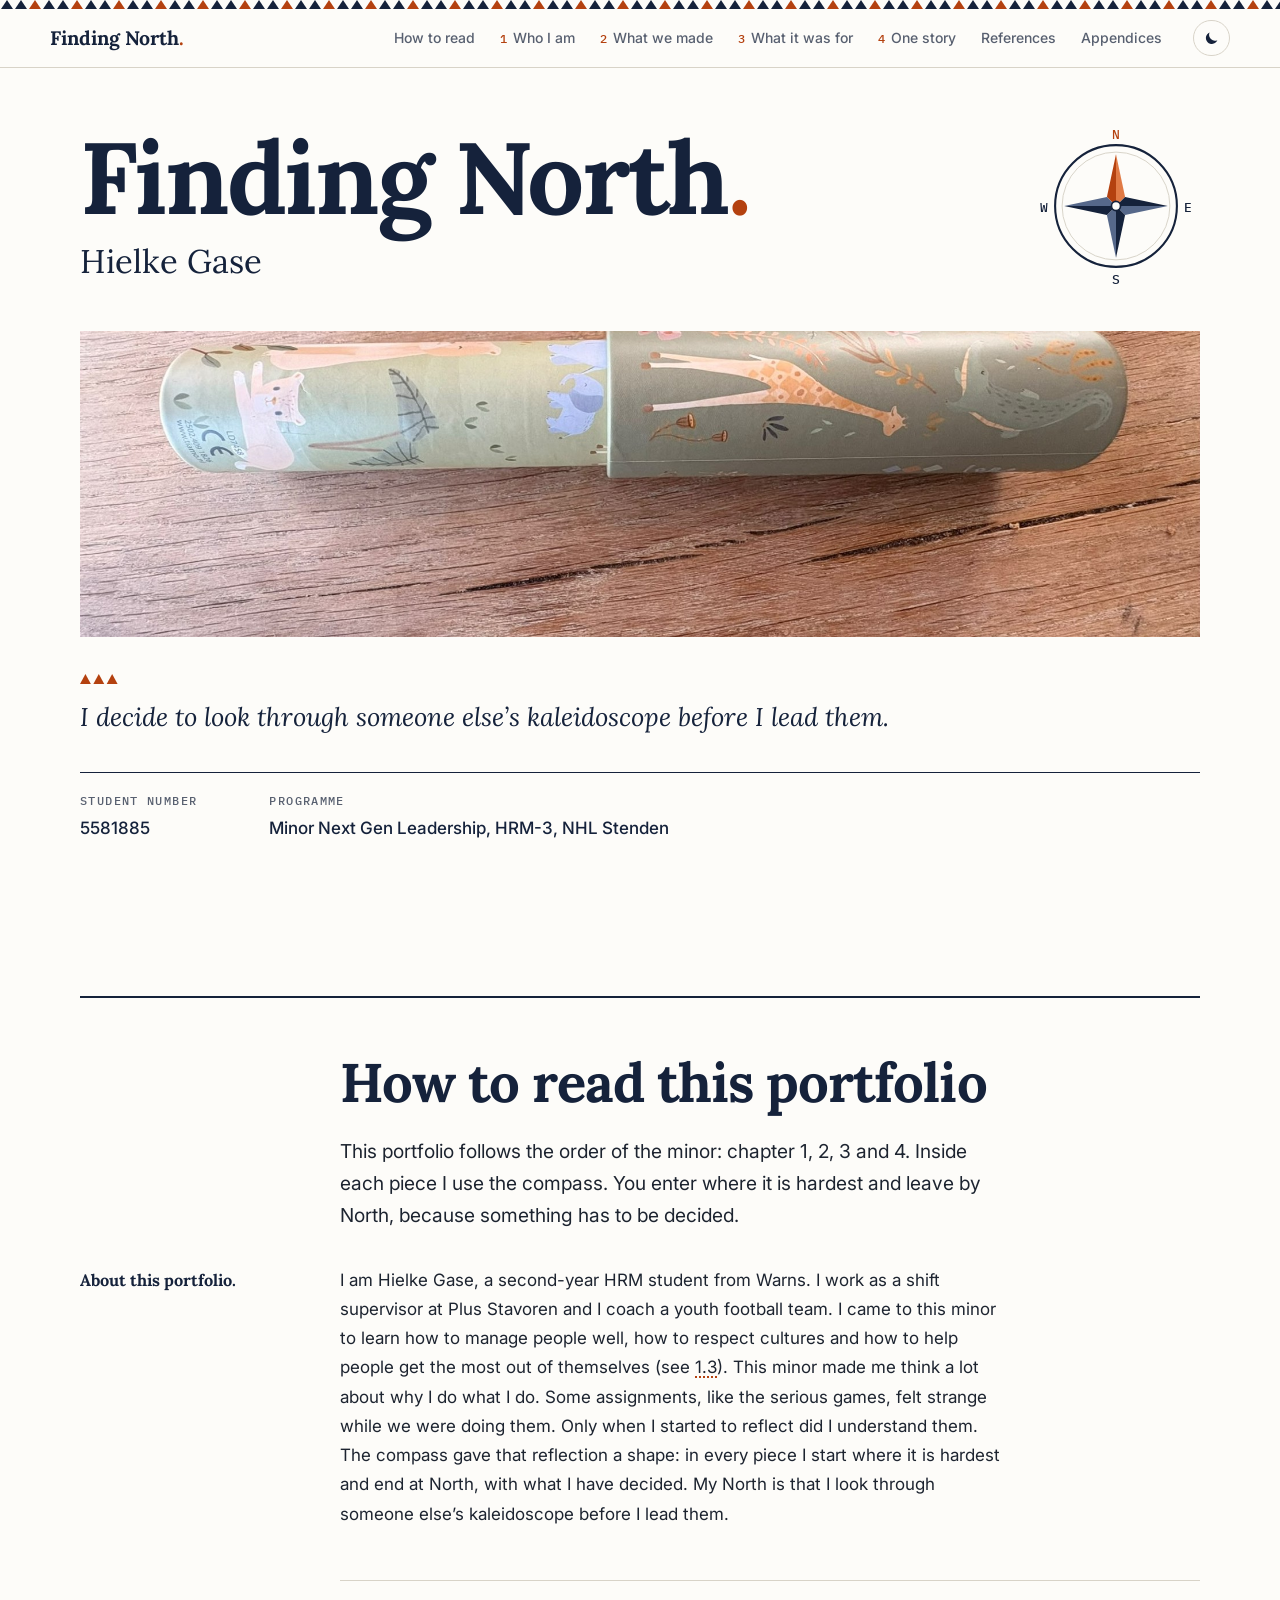
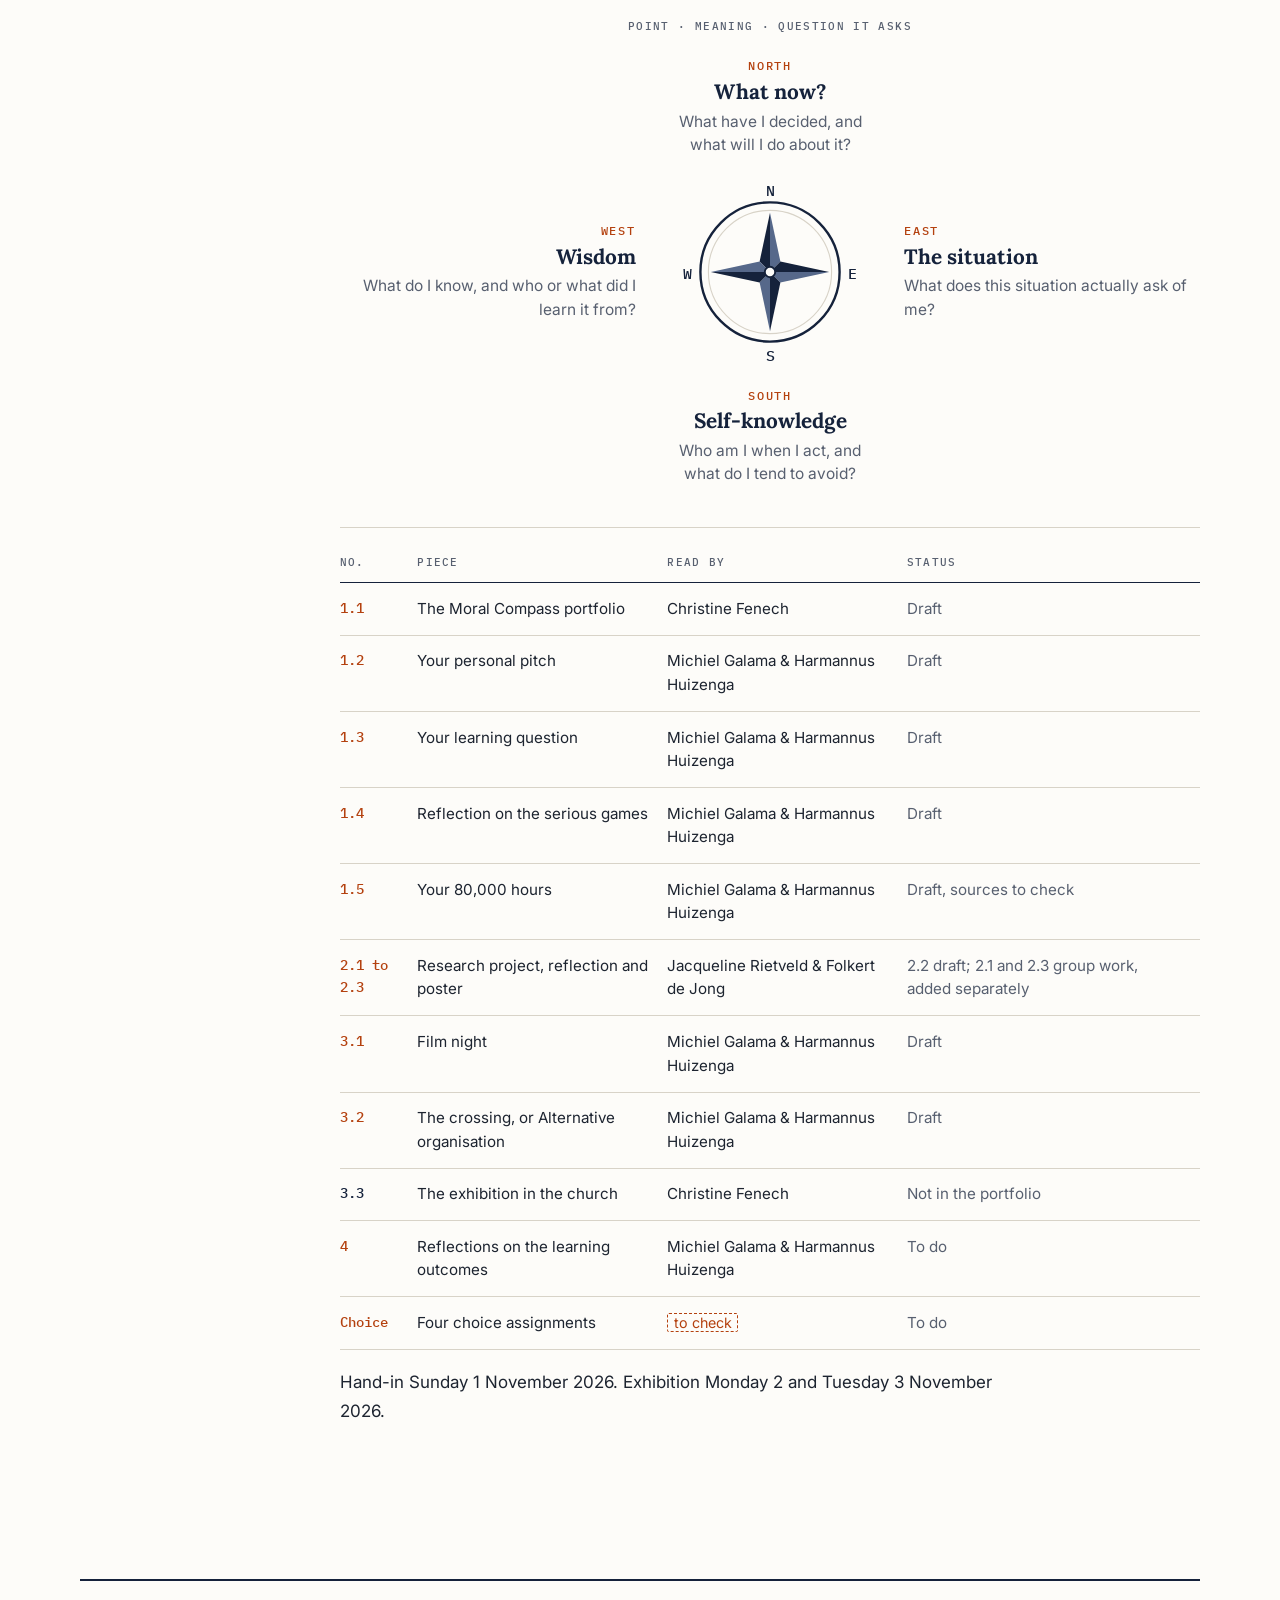
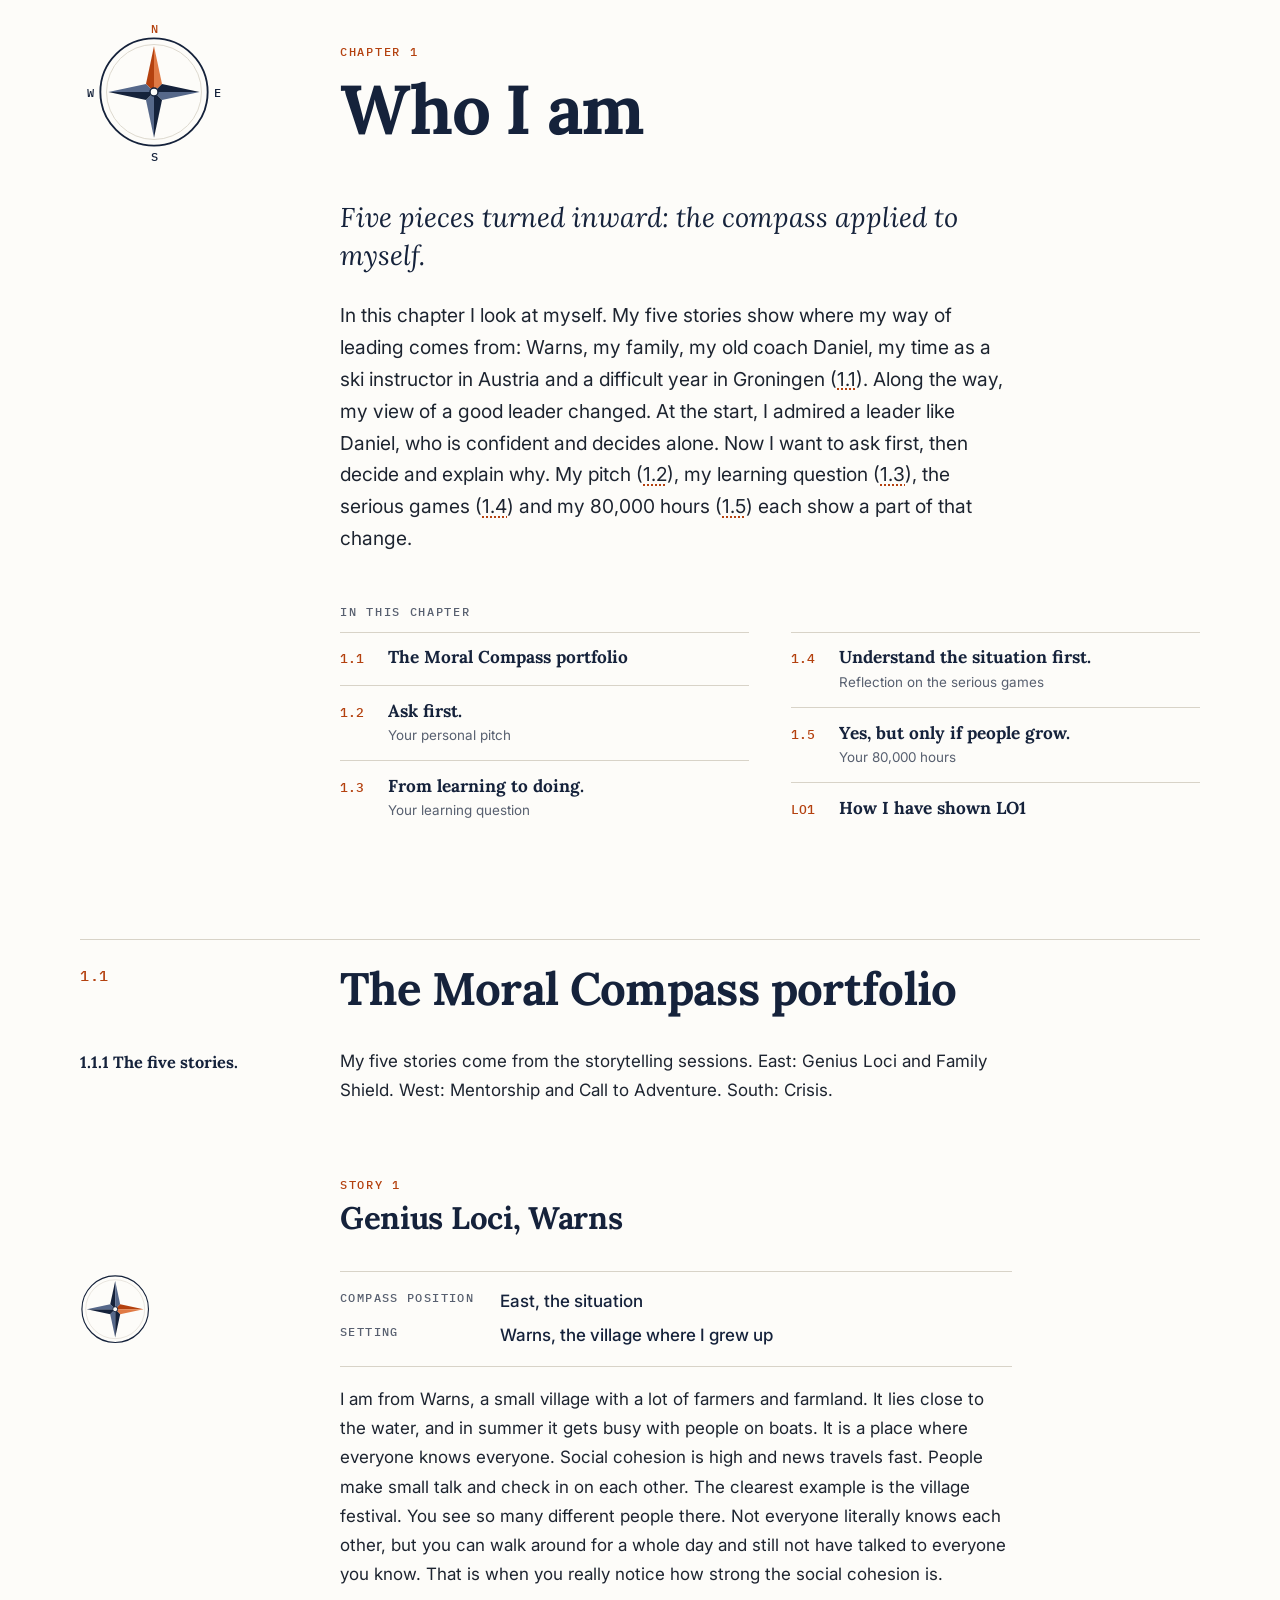
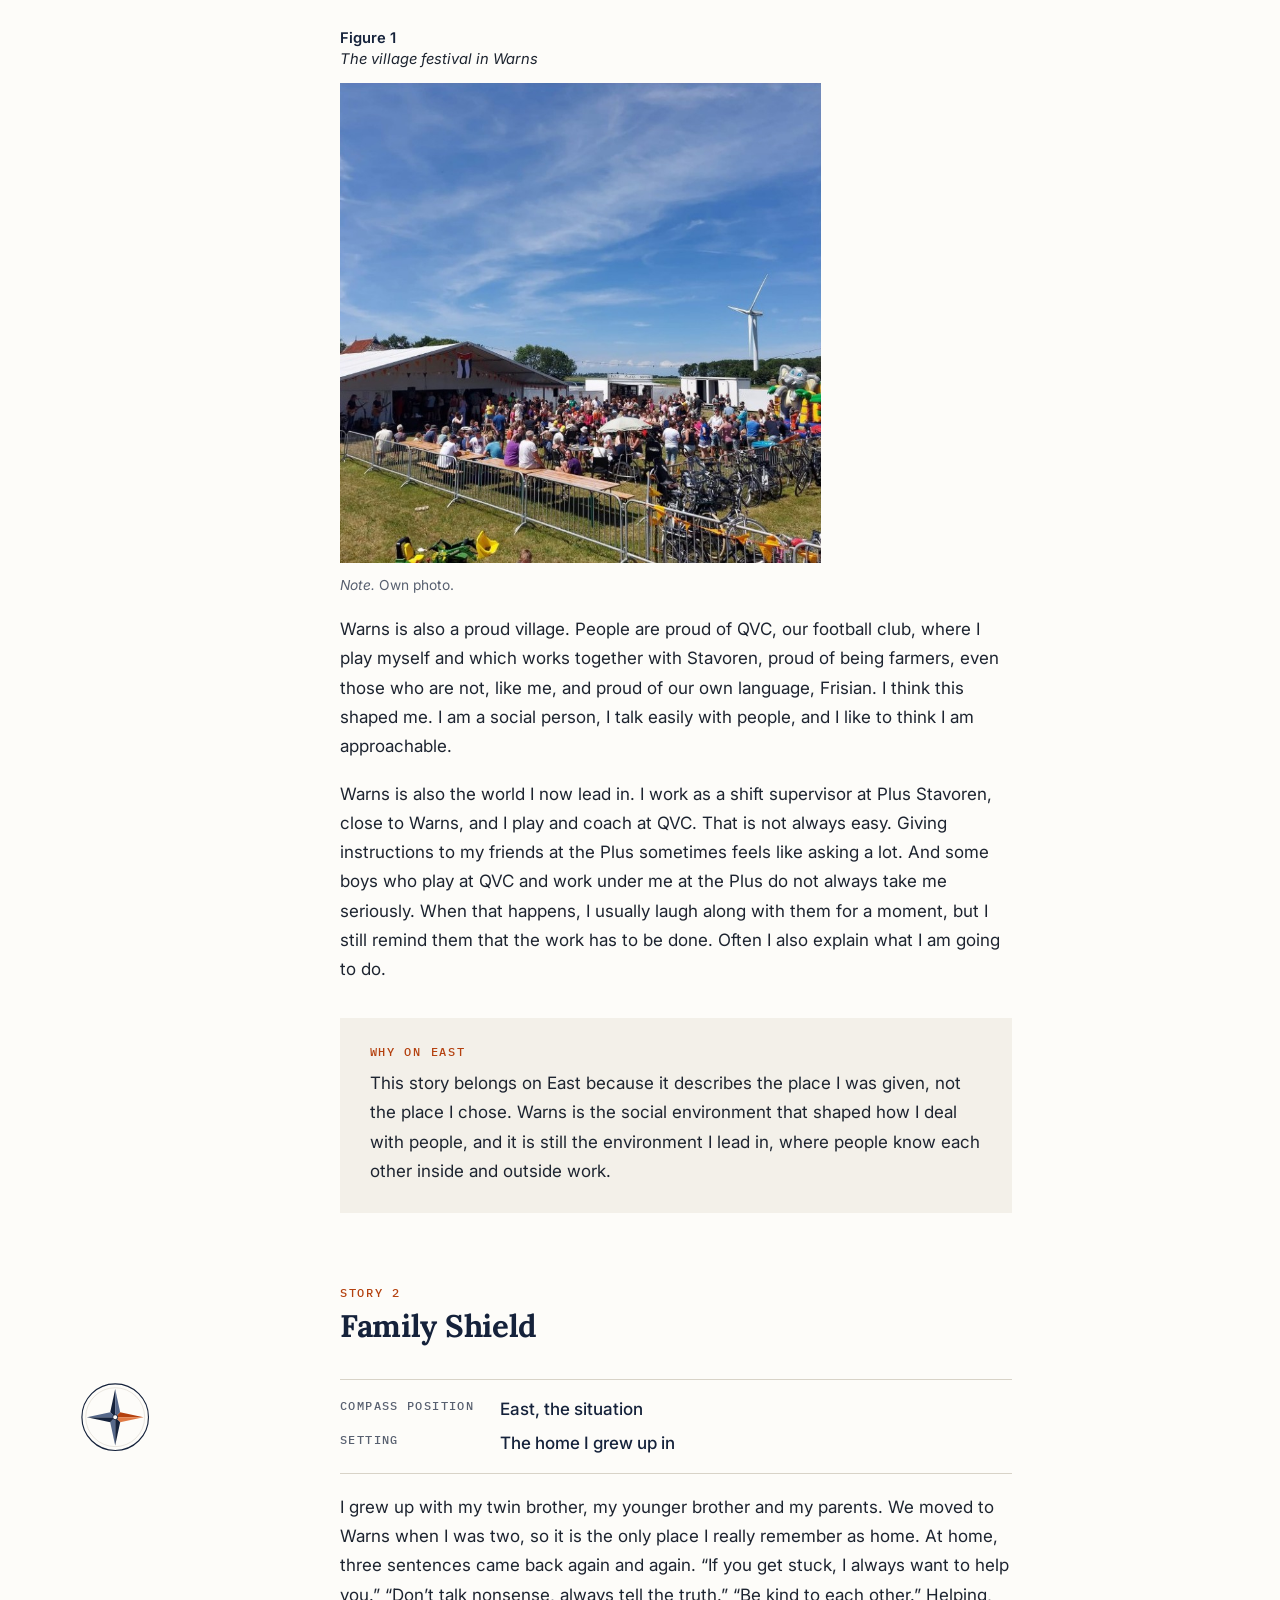
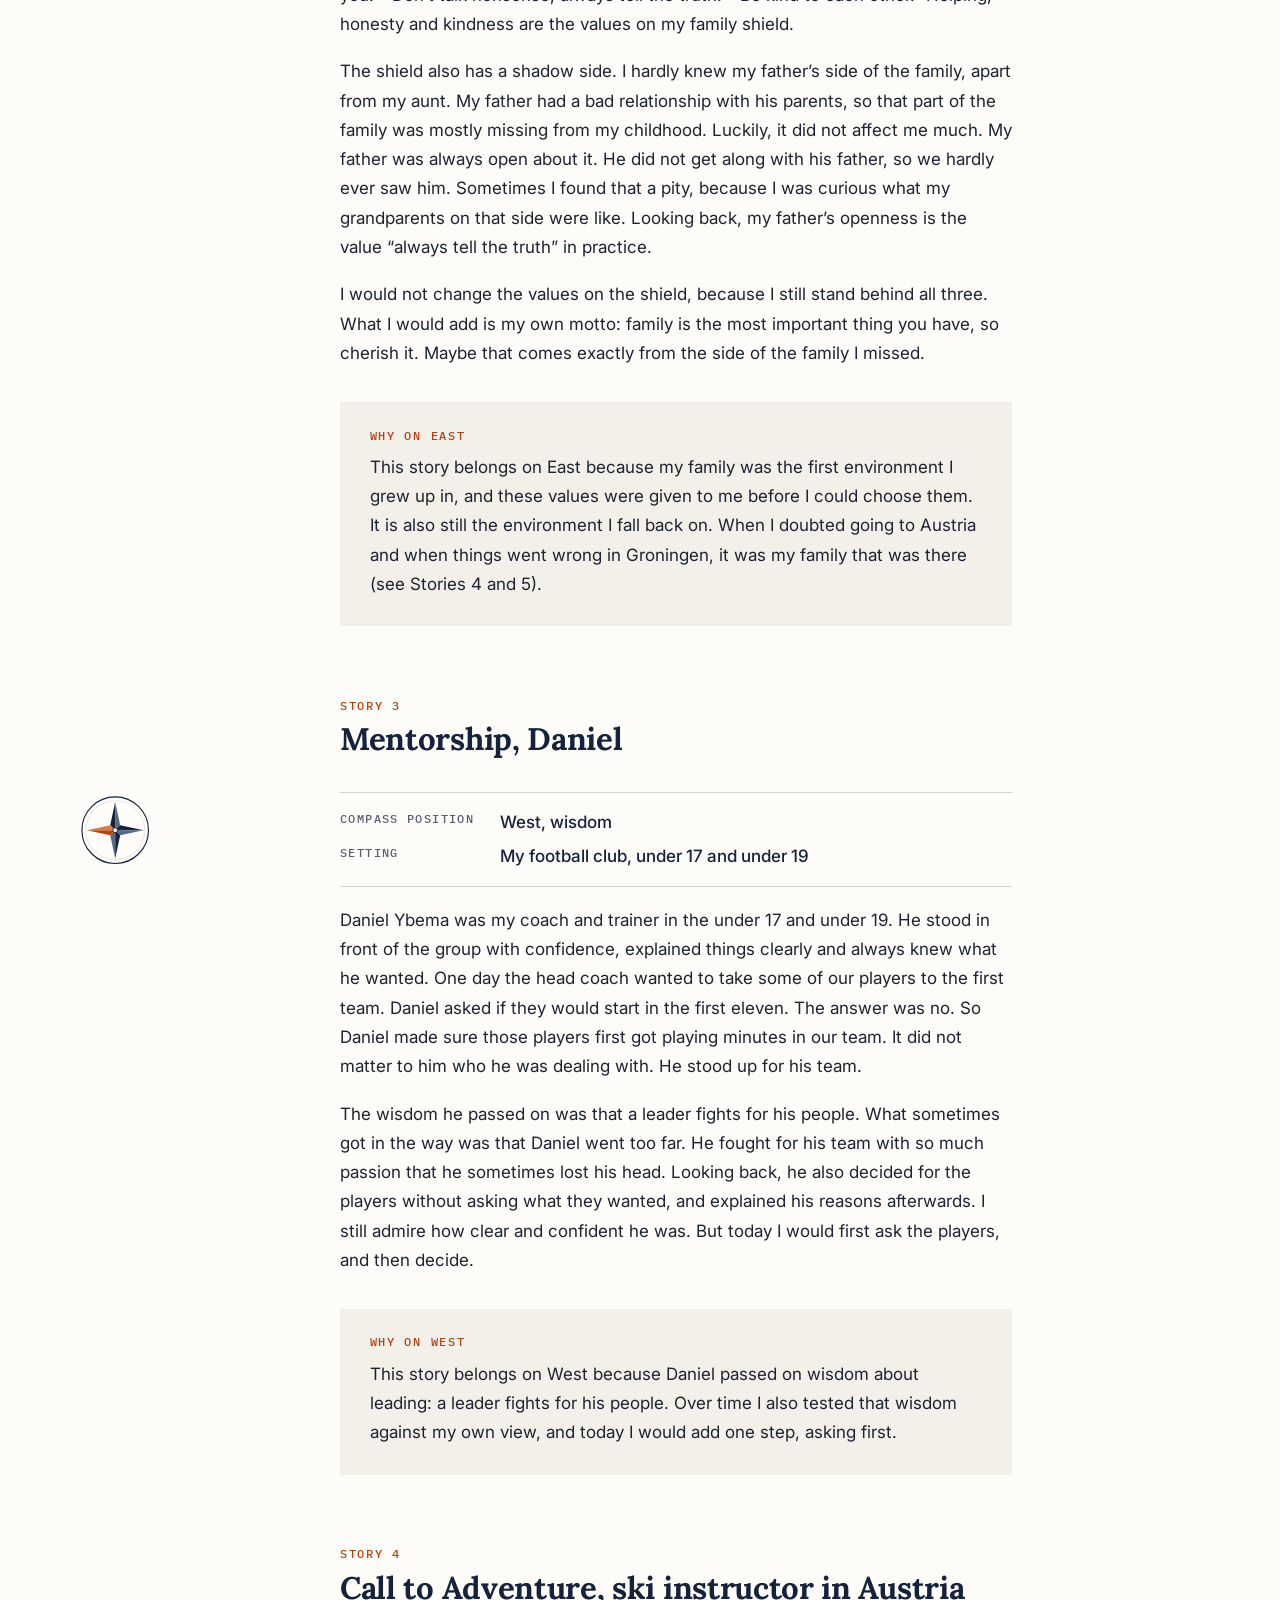
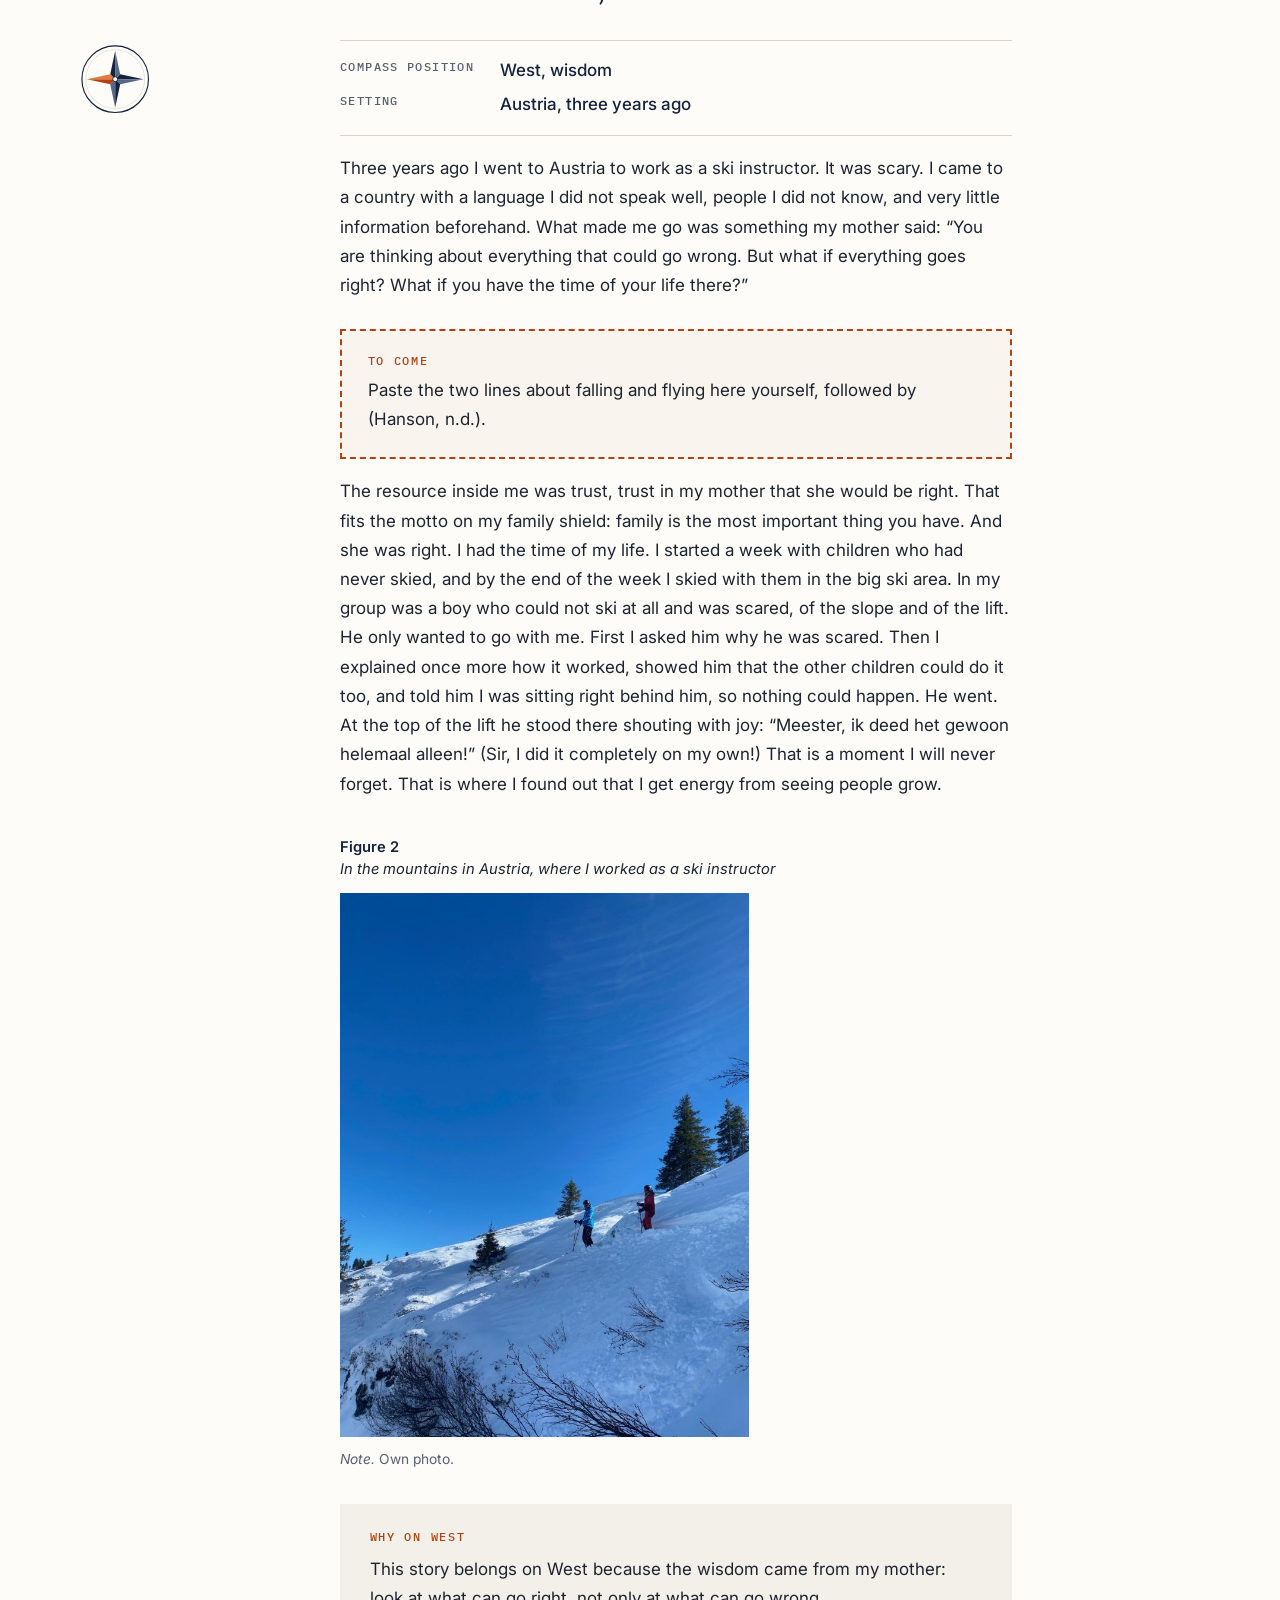
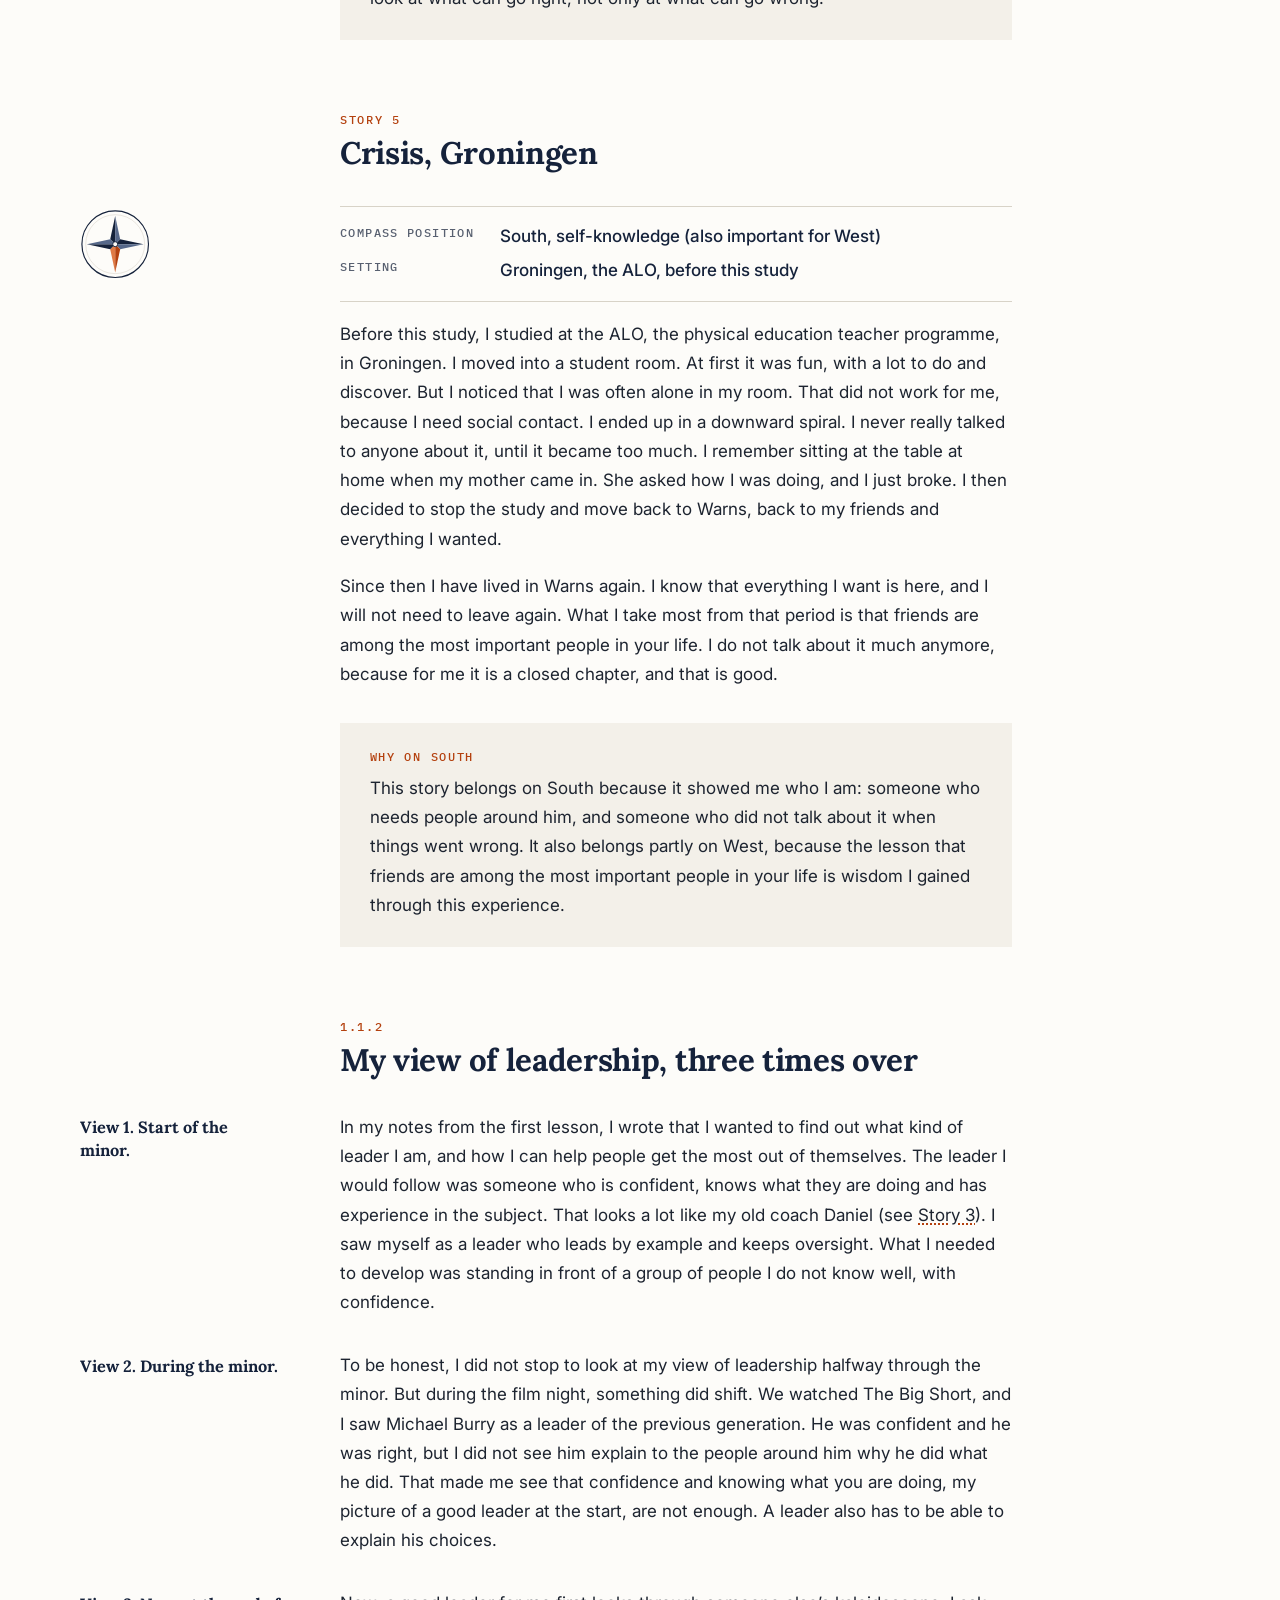
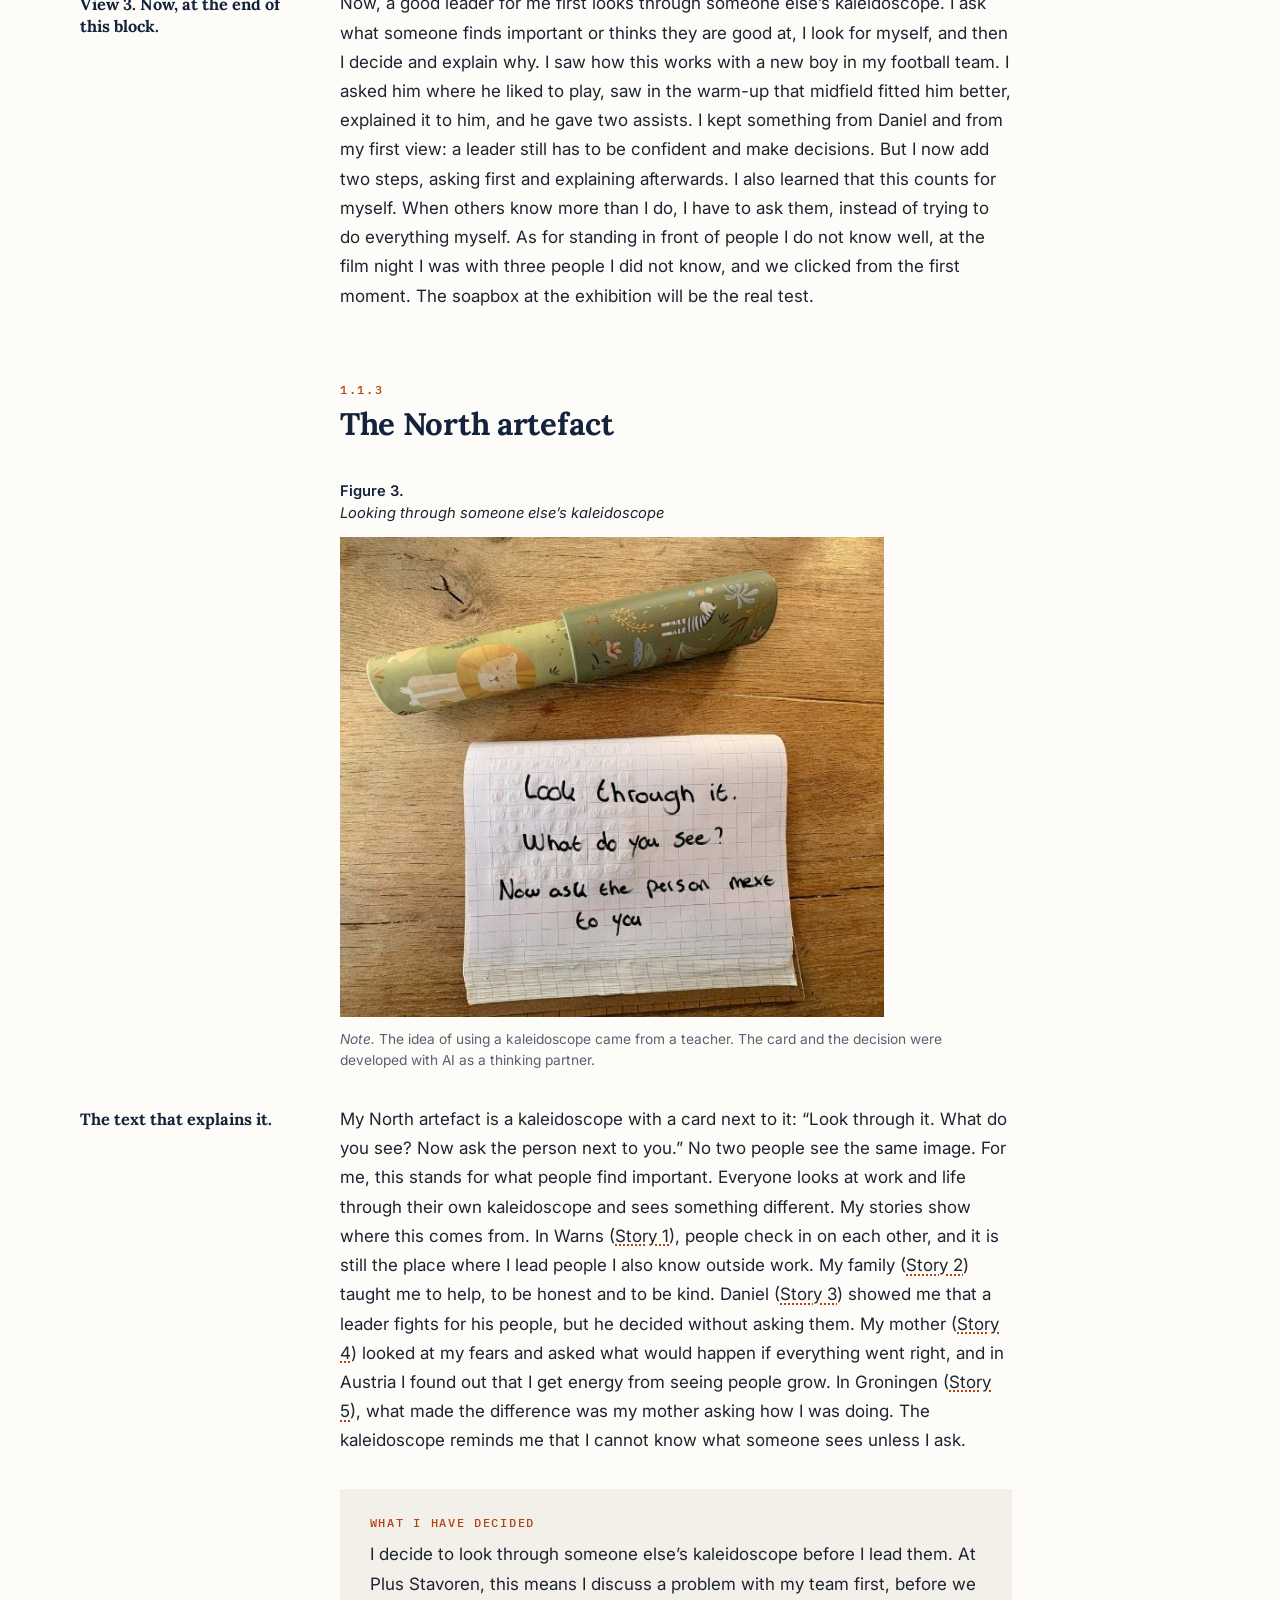
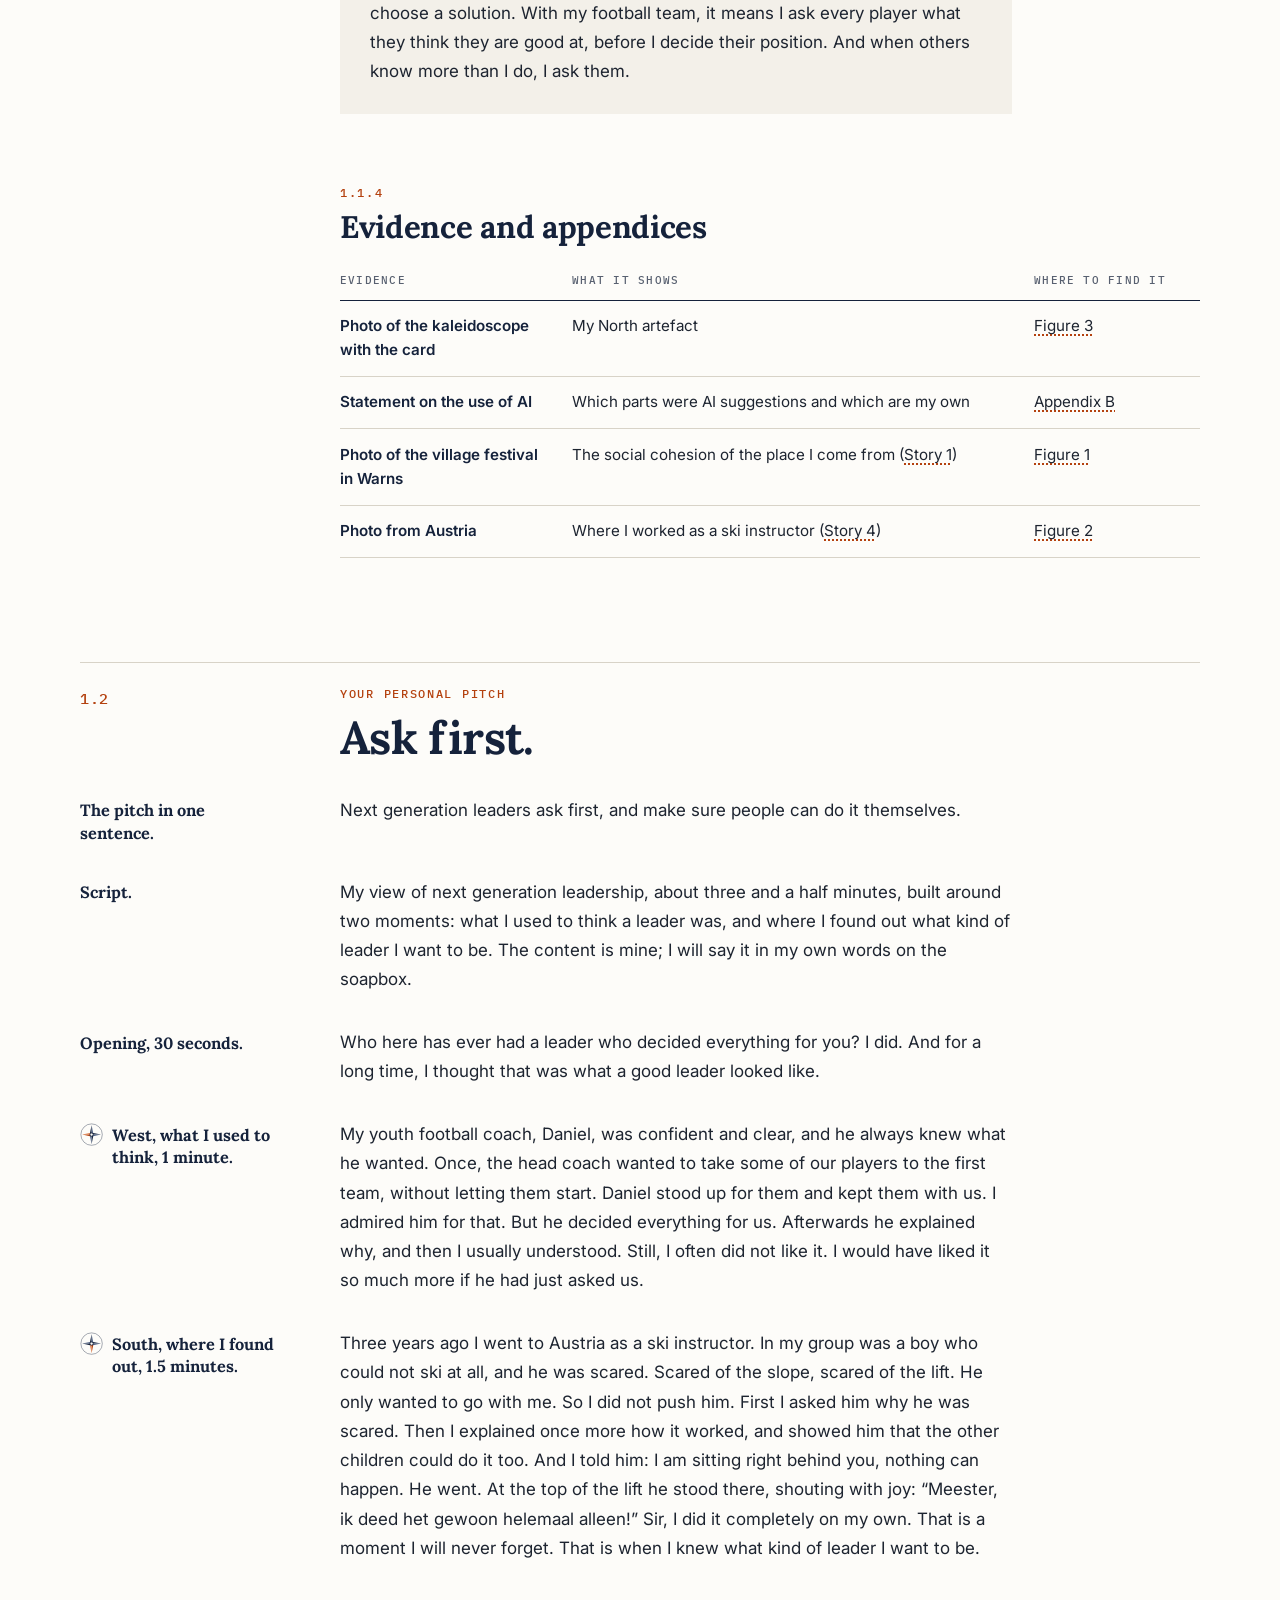
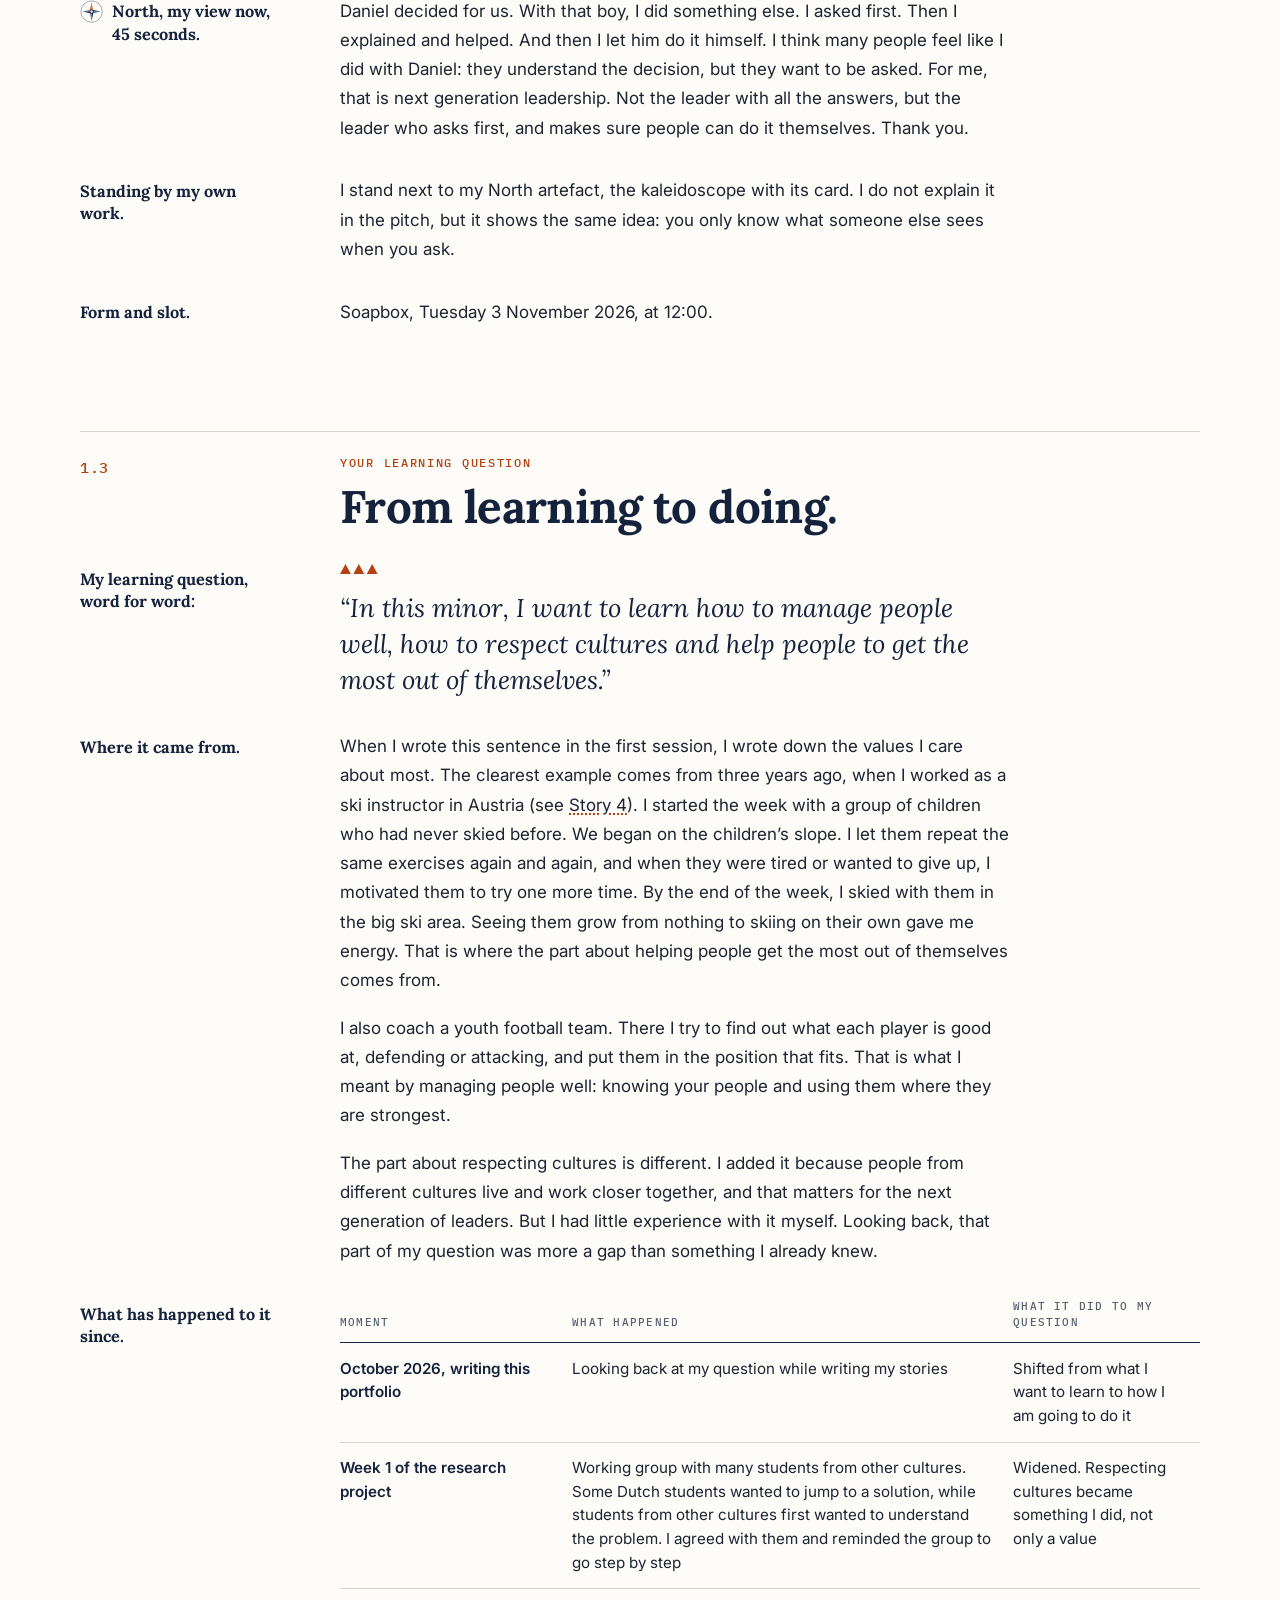
==== index.html @ a93e2dd3 "Add Finding North portfolio website One-page site built from tekst.md with build.js (run: node build" ====
<!doctype html>
<!-- Made by build.js from tekst.md. Change tekst.md and run "node build.js" instead of editing this file. -->
<html lang="en">
<head>
<meta charset="utf-8">
<meta name="viewport" content="width=device-width, initial-scale=1">
<title>Finding North · Hielke Gase</title>
<meta name="description" content="Finding North. · Portfolio of Hielke Gase · Minor Next Gen Leadership, HRM-3 · NHL Stenden">
<meta name="color-scheme" content="light dark">
<link rel="icon" href="data:image/svg+xml,%3Csvg%20xmlns%3D%22http%3A%2F%2Fwww.w3.org%2F2000%2Fsvg%22%20viewBox%3D%220%200%2064%2064%22%3E%3Ccircle%20cx%3D%2232%22%20cy%3D%2232%22%20r%3D%2229%22%20fill%3D%22%23fdfcf9%22%20stroke%3D%22%2315223b%22%20stroke-width%3D%224%22%2F%3E%3Cpath%20d%3D%22M32%2032%2032%208%2028%2028Z%22%20fill%3D%22%23b4410f%22%2F%3E%3Cpath%20d%3D%22M32%2032%2032%208%2036%2028Z%22%20fill%3D%22%23e07a45%22%2F%3E%3Cpath%20d%3D%22M32%2032%2056%2032%2036%2028Z%22%20fill%3D%22%2315223b%22%2F%3E%3Cpath%20d%3D%22M32%2032%2056%2032%2036%2036Z%22%20fill%3D%22%2356688a%22%2F%3E%3Cpath%20d%3D%22M32%2032%2032%2056%2036%2036Z%22%20fill%3D%22%2315223b%22%2F%3E%3Cpath%20d%3D%22M32%2032%2032%2056%2028%2036Z%22%20fill%3D%22%2356688a%22%2F%3E%3Cpath%20d%3D%22M32%2032%208%2032%2028%2036Z%22%20fill%3D%22%2315223b%22%2F%3E%3Cpath%20d%3D%22M32%2032%208%2032%2028%2028Z%22%20fill%3D%22%2356688a%22%2F%3E%3C%2Fsvg%3E">
<link rel="preconnect" href="https://fonts.googleapis.com">
<link rel="preconnect" href="https://fonts.gstatic.com" crossorigin>
<link rel="stylesheet" href="https://fonts.googleapis.com/css2?family=IBM+Plex+Mono:wght@400;500&family=Inter:ital,wght@0,400;0,500;0,600;1,400&family=Lora:ital,wght@0,400;0,700;1,400;1,500&display=swap">
<link rel="stylesheet" href="assets/style.css?v=eb54e087">
<script>try{var t=localStorage.getItem('finding-north-theme');if(t==='light'||t==='dark')document.documentElement.setAttribute('data-theme',t)}catch(e){}</script>
<script src="assets/site.js?v=0833fbbd" defer></script>
</head>
<body>
<a class="skip" href="#content">Skip to content</a>
<header class="site-head"><svg class="tri-band" width="100%" height="9" aria-hidden="true" focusable="false"><defs><pattern id="tri-top" width="42" height="9" patternUnits="userSpaceOnUse"><path class="t-navy" d="M1 9 7 0l6 9Z"/><path class="t-navy" d="M15 9l6-9 6 9Z"/><path class="t-orange" d="M29 9l6-9 6 9Z"/></pattern></defs><rect width="100%" height="9" fill="url(#tri-top)"/></svg><nav class="nav" aria-label="Chapters"><a class="brand" href="#top">Finding North<span class="dot">.</span></a><ul class="nav-list"><li class="nav-item"><a class="nav-link" href="#how-to-read" data-target="how-to-read">How to read</a></li><li class="nav-item has-menu"><a class="nav-link" href="#chapter-1" data-target="chapter-1"><span class="n">1</span>Who I am</a><div class="menu"><ul><li><a href="#s1-1"><span class="m-num">1.1</span><span class="m-t">The Moral Compass portfolio</span></a></li><li><a href="#s1-2"><span class="m-num">1.2</span><span class="m-t">Ask first.</span></a></li><li><a href="#s1-3"><span class="m-num">1.3</span><span class="m-t">From learning to doing.</span></a></li><li><a href="#s1-4"><span class="m-num">1.4</span><span class="m-t">Understand the situation first.</span></a></li><li><a href="#s1-5"><span class="m-num">1.5</span><span class="m-t">Yes, but only if people grow.</span></a></li><li><a href="#lo1"><span class="m-num">LO1</span><span class="m-t">How I have shown LO1</span></a></li></ul></div></li><li class="nav-item has-menu"><a class="nav-link" href="#chapter-2" data-target="chapter-2"><span class="n">2</span>What we made</a><div class="menu"><ul><li><a href="#s2-1"><span class="m-num">2.1</span><span class="m-t">The applied research project <span class="tag-tocome">To come</span></span></a></li><li><a href="#s2-2"><span class="m-num">2.2</span><span class="m-t">I waited instead of asking.</span></a></li><li><a href="#s2-3"><span class="m-num">2.3</span><span class="m-t">The group account of the research <span class="tag-tocome">To come</span></span></a></li><li><a href="#lo2"><span class="m-num">LO2</span><span class="m-t">How I have shown LO2</span></a></li></ul></div></li><li class="nav-item has-menu"><a class="nav-link" href="#chapter-3" data-target="chapter-3"><span class="n">3</span>What it was for</a><div class="menu"><ul><li><a href="#s3-1"><span class="m-num">3.1</span><span class="m-t">Ask, decide and explain.</span></a></li><li><a href="#s3-2"><span class="m-num">3.2</span><span class="m-t">“I have always done it like this.”</span></a></li><li><a href="#lo3"><span class="m-num">LO3</span><span class="m-t">How I have shown LO3</span></a></li></ul></div></li><li class="nav-item has-menu"><a class="nav-link" href="#chapter-4" data-target="chapter-4"><span class="n">4</span>One story</a><div class="menu"><ul><li><a href="#s4"><span class="m-num">4</span><span class="m-t">A leader needs a team.</span></a></li><li><a href="#choice-assignments"><span class="m-num"></span><span class="m-t">Choice assignments (four)</span></a></li><li class="m-sub"><a href="#choice-assignment-1"><span class="m-num"></span><span class="m-t">Why be moral?</span></a></li><li class="m-sub"><a href="#choice-assignment-2"><span class="m-num"></span><span class="m-t">Which animal do you manage?</span></a></li><li class="m-sub"><a href="#choice-assignment-3"><span class="m-num"></span><span class="m-t">The video about the minor</span></a></li><li class="m-sub"><a href="#choice-assignment-4"><span class="m-num"></span><span class="m-t">De Mentale Wasstraat</span></a></li></ul></div></li><li class="nav-item"><a class="nav-link" href="#references" data-target="references">References</a></li><li class="nav-item has-menu"><a class="nav-link" href="#appendices" data-target="appendices">Appendices</a><div class="menu"><ul><li><a href="#appendix-a"><span class="m-num">A</span><span class="m-t">Original learning question</span></a></li><li><a href="#appendix-b"><span class="m-num">B</span><span class="m-t">Statement on the use of AI</span></a></li><li><a href="#appendix-c"><span class="m-num">C</span><span class="m-t">Group reflection Film Night, The Big Short (3.1)</span></a></li><li><a href="#appendix-d"><span class="m-num">D</span><span class="m-t">Change Journey materials (1.4)</span></a></li><li><a href="#appendix-e"><span class="m-num">E</span><span class="m-t">Chat with the store manager (3.2)</span></a></li></ul></div></li></ul><button class="theme-toggle" type="button" aria-label="Switch to dark theme" aria-pressed="false"><svg class="i-moon" viewBox="0 0 24 24" aria-hidden="true" focusable="false"><path d="M20.5 14.6A8.5 8.5 0 0 1 9.4 3.5a8.5 8.5 0 1 0 11.1 11.1Z"/></svg><svg class="i-sun" viewBox="0 0 24 24" aria-hidden="true" focusable="false"><circle cx="12" cy="12" r="4.2"/><path d="M12 2.5v2.2M12 19.3v2.2M2.5 12h2.2M19.3 12h2.2M5.3 5.3l1.6 1.6M17.1 17.1l1.6 1.6M5.3 18.7l1.6-1.6M17.1 6.9l1.6-1.6"/></svg></button></nav></header>
<main id="content">
<section class="cover" id="top" aria-label="Cover"><div class="cover-inner"><div class="cover-top"><div><h1 class="cover-title">Finding North<span class="dot">.</span></h1><p class="cover-name">Hielke Gase</p></div><div class="cover-compass"><svg class="compass compass--lg" viewBox="0 0 240 240" role="img" aria-label="Compass with North in orange"><circle class="c-ring" cx="120" cy="120" r="87"/><circle class="c-ring2" cx="120" cy="120" r="77"/><path class="c-act-a" d="M120,120L120,46L107,107Z"/><path class="c-act-b" d="M120,120L120,46L133,107Z"/><path class="c-a" d="M120,120L194,120L133,107Z"/><path class="c-b" d="M120,120L194,120L133,133Z"/><path class="c-a" d="M120,120L120,194L133,133Z"/><path class="c-b" d="M120,120L120,194L107,133Z"/><path class="c-a" d="M120,120L46,120L107,133Z"/><path class="c-b" d="M120,120L46,120L107,107Z"/><circle class="c-hub" cx="120" cy="120" r="6.5"/><text class="c-letter on" x="120" y="17">N</text><text class="c-letter" x="223" y="121">E</text><text class="c-letter" x="120" y="224">S</text><text class="c-letter" x="17" y="121">W</text></svg></div></div><figure class="cover-photo"><img src="fotos/kaleidoscope-cover.jpg" alt="The kaleidoscope, a paper tube with drawings of animals, on a wooden table" width="1948" height="988" fetchpriority="high" decoding="async"></figure><blockquote class="quote cover-quote"><svg class="tris" viewBox="0 0 38 10" aria-hidden="true" focusable="false"><path d="M0 10 5.5 0 11 10Z"/><path d="M13.5 10 19 0 24.5 10Z"/><path d="M27 10 32.5 0 38 10Z"/></svg><p>I decide to look through someone else’s kaleidoscope before I lead them.</p></blockquote><dl class="cover-meta"><div><dt>Student number</dt><dd>5581885</dd></div><div><dt>Programme</dt><dd>Minor Next Gen Leadership, HRM-3, NHL Stenden</dd></div></dl></div></section>
<section class="part part--part" id="how-to-read" data-part aria-labelledby="how-to-read-h"><div class="flow"><div class="sec-rule ch-rule" aria-hidden="true"></div><header class="part-head wide"><h2 id="how-to-read-h">How to read this portfolio</h2></header><p class="lead">This portfolio follows the order of the minor: chapter 1, 2, 3 and 4. Inside each piece I use the compass. You enter where it is hardest and leave by North, because something has to be decided.</p><p class="side"><span>About this portfolio.</span></p><p class="has-side">I am Hielke Gase, a second-year HRM student from Warns. I work as a shift supervisor at Plus Stavoren and I coach a youth football team. I came to this minor to learn how to manage people well, how to respect cultures and how to help people get the most out of themselves (see <a class="xref" href="#s1-3">1.3</a>). This minor made me think a lot about why I do what I do. Some assignments, like the serious games, felt strange while we were doing them. Only when I started to reflect did I understand them. The compass gave that reflection a shape: in every piece I start where it is hardest and end at North, with what I have decided. My North is that I look through someone else’s kaleidoscope before I lead them.</p><div class="compass-key wide"><p class="ck-legend">Point <span aria-hidden="true">·</span> Meaning <span aria-hidden="true">·</span> Question it asks</p><div class="ck-grid"><div class="ck ck--e"><p class="kicker">East</p><p class="ck-meaning">The situation</p><p class="ck-q">What does this situation actually ask of me?</p></div><div class="ck ck--w"><p class="kicker">West</p><p class="ck-meaning">Wisdom</p><p class="ck-q">What do I know, and who or what did I learn it from?</p></div><div class="ck ck--s"><p class="kicker">South</p><p class="ck-meaning">Self-knowledge</p><p class="ck-q">Who am I when I act, and what do I tend to avoid?</p></div><div class="ck ck--n"><p class="kicker">North</p><p class="ck-meaning">What now?</p><p class="ck-q">What have I decided, and what will I do about it?</p></div><div class="ck ck--c"><svg class="compass compass--lg" viewBox="0 0 240 240" role="img" aria-label="Compass with the four points"><circle class="c-ring" cx="120" cy="120" r="87"/><circle class="c-ring2" cx="120" cy="120" r="77"/><path class="c-a" d="M120,120L120,46L107,107Z"/><path class="c-b" d="M120,120L120,46L133,107Z"/><path class="c-a" d="M120,120L194,120L133,107Z"/><path class="c-b" d="M120,120L194,120L133,133Z"/><path class="c-a" d="M120,120L120,194L133,133Z"/><path class="c-b" d="M120,120L120,194L107,133Z"/><path class="c-a" d="M120,120L46,120L107,133Z"/><path class="c-b" d="M120,120L46,120L107,107Z"/><circle class="c-hub" cx="120" cy="120" r="6.5"/><text class="c-letter" x="120" y="17">N</text><text class="c-letter" x="223" y="121">E</text><text class="c-letter" x="120" y="224">S</text><text class="c-letter" x="17" y="121">W</text></svg></div></div></div><div class="table-wrap wide"><table class="t-cols-4 t-overview"><thead><tr><th scope="col">No.</th><th scope="col">Piece</th><th scope="col">Read by</th><th scope="col">Status</th></tr></thead><tbody><tr><th scope="row"><a href="#s1-1">1.1</a></th><td>The Moral Compass portfolio</td><td>Christine Fenech</td><td>Draft</td></tr><tr><th scope="row"><a href="#s1-2">1.2</a></th><td>Your personal pitch</td><td>Michiel Galama &amp; Harmannus Huizenga</td><td>Draft</td></tr><tr><th scope="row"><a href="#s1-3">1.3</a></th><td>Your learning question</td><td>Michiel Galama &amp; Harmannus Huizenga</td><td>Draft</td></tr><tr><th scope="row"><a href="#s1-4">1.4</a></th><td>Reflection on the serious games</td><td>Michiel Galama &amp; Harmannus Huizenga</td><td>Draft</td></tr><tr><th scope="row"><a href="#s1-5">1.5</a></th><td>Your 80,000 hours</td><td>Michiel Galama &amp; Harmannus Huizenga</td><td>Draft, sources to check</td></tr><tr><th scope="row"><a href="#s2-1">2.1 to 2.3</a></th><td>Research project, reflection and poster</td><td>Jacqueline Rietveld &amp; Folkert de Jong</td><td>2.2 draft; 2.1 and 2.3 group work, added separately</td></tr><tr><th scope="row"><a href="#s3-1">3.1</a></th><td>Film night</td><td>Michiel Galama &amp; Harmannus Huizenga</td><td>Draft</td></tr><tr><th scope="row"><a href="#s3-2">3.2</a></th><td>The crossing, or Alternative organisation</td><td>Michiel Galama &amp; Harmannus Huizenga</td><td>Draft</td></tr><tr><th scope="row">3.3</th><td>The exhibition in the church</td><td>Christine Fenech</td><td>Not in the portfolio</td></tr><tr><th scope="row"><a href="#s4">4</a></th><td>Reflections on the learning outcomes</td><td>Michiel Galama &amp; Harmannus Huizenga</td><td>To do</td></tr><tr><th scope="row"><a href="#choice-assignments">Choice</a></th><td>Four choice assignments</td><td><span class="todo-inline">to check</span></td><td>To do</td></tr></tbody></table></div><p>Hand-in Sunday 1 November 2026. Exhibition Monday 2 and Tuesday 3 November 2026.</p></div>
</section>
<section class="chapter" id="chapter-1" data-part aria-labelledby="chapter-1-h"><header class="chapter-head"><div class="flow"><div class="sec-rule ch-rule" aria-hidden="true"></div><div class="ch-compass side"><svg class="compass compass--lg" viewBox="0 0 240 240" role="img" aria-label="Compass with North in orange"><circle class="c-ring" cx="120" cy="120" r="87"/><circle class="c-ring2" cx="120" cy="120" r="77"/><path class="c-act-a" d="M120,120L120,46L107,107Z"/><path class="c-act-b" d="M120,120L120,46L133,107Z"/><path class="c-a" d="M120,120L194,120L133,107Z"/><path class="c-b" d="M120,120L194,120L133,133Z"/><path class="c-a" d="M120,120L120,194L133,133Z"/><path class="c-b" d="M120,120L120,194L107,133Z"/><path class="c-a" d="M120,120L46,120L107,133Z"/><path class="c-b" d="M120,120L46,120L107,107Z"/><circle class="c-hub" cx="120" cy="120" r="6.5"/><text class="c-letter on" x="120" y="17">N</text><text class="c-letter" x="223" y="121">E</text><text class="c-letter" x="120" y="224">S</text><text class="c-letter" x="17" y="121">W</text></svg></div><div class="ch-titles wide"><p class="kicker">Chapter 1</p><h2 id="chapter-1-h">Who I am</h2></div><p class="deck">Five pieces turned inward: the compass applied to myself.</p><p class="lead">In this chapter I look at myself. My five stories show where my way of leading comes from: Warns, my family, my old coach Daniel, my time as a ski instructor in Austria and a difficult year in Groningen (<a class="xref" href="#s1-1">1.1</a>). Along the way, my view of a good leader changed. At the start, I admired a leader like Daniel, who is confident and decides alone. Now I want to ask first, then decide and explain why. My pitch (<a class="xref" href="#s1-2">1.2</a>), my learning question (<a class="xref" href="#s1-3">1.3</a>), the serious games (<a class="xref" href="#s1-4">1.4</a>) and my 80,000 hours (<a class="xref" href="#s1-5">1.5</a>) each show a part of that change.</p><div class="ch-toc wide"><p class="kicker">In this chapter</p><ol><li><a href="#s1-1"><span class="toc-num">1.1</span><span class="toc-t">The Moral Compass portfolio</span></a></li><li><a href="#s1-2"><span class="toc-num">1.2</span><span class="toc-t">Ask first.<span class="toc-sub">Your personal pitch</span></span></a></li><li><a href="#s1-3"><span class="toc-num">1.3</span><span class="toc-t">From learning to doing.<span class="toc-sub">Your learning question</span></span></a></li><li><a href="#s1-4"><span class="toc-num">1.4</span><span class="toc-t">Understand the situation first.<span class="toc-sub">Reflection on the serious games</span></span></a></li><li><a href="#s1-5"><span class="toc-num">1.5</span><span class="toc-t">Yes, but only if people grow.<span class="toc-sub">Your 80,000 hours</span></span></a></li><li><a href="#lo1"><span class="toc-num">LO1</span><span class="toc-t">How I have shown LO1</span></a></li></ol></div></div></header>
<section class="sec" id="s1-1" aria-labelledby="s1-1-h"><div class="flow"><div class="sec-rule" aria-hidden="true"></div><p class="sec-num">1.1</p><header class="sec-head"><h3 id="s1-1-h">The Moral Compass portfolio</h3></header><p class="side"><span>1.1.1 The five stories.</span></p><p class="has-side">My five stories come from the storytelling sessions. East: Genius Loci and Family Shield. West: Mentorship and Call to Adventure. South: Crisis.</p></div>
<section class="sub" id="story-1" aria-labelledby="story-1-h"><div class="flow"><header class="sub-head"><p class="kicker">Story 1</p><h4 id="story-1-h">Genius Loci, Warns</h4></header><p class="side side--meta"><svg class="compass compass--md" viewBox="28 28 184 184" aria-hidden="true" focusable="false"><circle class="c-ring" cx="120" cy="120" r="87"/><circle class="c-ring2" cx="120" cy="120" r="77"/><path class="c-a" d="M120,120L120,46L107,107Z"/><path class="c-b" d="M120,120L120,46L133,107Z"/><path class="c-act-a" d="M120,120L194,120L133,107Z"/><path class="c-act-b" d="M120,120L194,120L133,133Z"/><path class="c-a" d="M120,120L120,194L133,133Z"/><path class="c-b" d="M120,120L120,194L107,133Z"/><path class="c-a" d="M120,120L46,120L107,133Z"/><path class="c-b" d="M120,120L46,120L107,107Z"/><circle class="c-hub" cx="120" cy="120" r="6.5"/></svg></p><dl class="story-meta has-side"><div><dt>Compass position</dt><dd>East, the situation</dd></div><div><dt>Setting</dt><dd>Warns, the village where I grew up</dd></div></dl><p>I am from Warns, a small village with a lot of farmers and farmland. It lies close to the water, and in summer it gets busy with people on boats. It is a place where everyone knows everyone. Social cohesion is high and news travels fast. People make small talk and check in on each other. The clearest example is the village festival. You see so many different people there. Not everyone literally knows each other, but you can walk around for a whole day and still not have talked to everyone you know. That is when you really notice how strong the social cohesion is.</p><figure class="fig" id="figure-1"><figcaption><span class="fig-label">Figure 1</span> <span class="fig-title">The village festival in Warns</span></figcaption><a class="fig-media" href="fotos/figure-1-village-festival.jpg" data-lightbox data-caption="Figure 1 The village festival in Warns"><img src="fotos/figure-1-village-festival.jpg" alt="Crowds at the village festival in Warns" width="748" height="746" loading="lazy" decoding="async"></a><p class="fig-note"><em>Note.</em> Own photo.</p></figure><p>Warns is also a proud village. People are proud of QVC, our football club, where I play myself and which works together with Stavoren, proud of being farmers, even those who are not, like me, and proud of our own language, Frisian. I think this shaped me. I am a social person, I talk easily with people, and I like to think I am approachable.</p><p>Warns is also the world I now lead in. I work as a shift supervisor at Plus Stavoren, close to Warns, and I play and coach at QVC. That is not always easy. Giving instructions to my friends at the Plus sometimes feels like asking a lot. And some boys who play at QVC and work under me at the Plus do not always take me seriously. When that happens, I usually laugh along with them for a moment, but I still remind them that the work has to be done. Often I also explain what I am going to do.</p><div class="panel panel--why"><p class="kicker">Why on East</p><p>This story belongs on East because it describes the place I was given, not the place I chose. Warns is the social environment that shaped how I deal with people, and it is still the environment I lead in, where people know each other inside and outside work.</p></div></div></section>
<section class="sub" id="story-2" aria-labelledby="story-2-h"><div class="flow"><header class="sub-head"><p class="kicker">Story 2</p><h4 id="story-2-h">Family Shield</h4></header><p class="side side--meta"><svg class="compass compass--md" viewBox="28 28 184 184" aria-hidden="true" focusable="false"><circle class="c-ring" cx="120" cy="120" r="87"/><circle class="c-ring2" cx="120" cy="120" r="77"/><path class="c-a" d="M120,120L120,46L107,107Z"/><path class="c-b" d="M120,120L120,46L133,107Z"/><path class="c-act-a" d="M120,120L194,120L133,107Z"/><path class="c-act-b" d="M120,120L194,120L133,133Z"/><path class="c-a" d="M120,120L120,194L133,133Z"/><path class="c-b" d="M120,120L120,194L107,133Z"/><path class="c-a" d="M120,120L46,120L107,133Z"/><path class="c-b" d="M120,120L46,120L107,107Z"/><circle class="c-hub" cx="120" cy="120" r="6.5"/></svg></p><dl class="story-meta has-side"><div><dt>Compass position</dt><dd>East, the situation</dd></div><div><dt>Setting</dt><dd>The home I grew up in</dd></div></dl><p>I grew up with my twin brother, my younger brother and my parents. We moved to Warns when I was two, so it is the only place I really remember as home. At home, three sentences came back again and again. “If you get stuck, I always want to help you.” “Don’t talk nonsense, always tell the truth.” “Be kind to each other.” Helping, honesty and kindness are the values on my family shield.</p><p>The shield also has a shadow side. I hardly knew my father’s side of the family, apart from my aunt. My father had a bad relationship with his parents, so that part of the family was mostly missing from my childhood. Luckily, it did not affect me much. My father was always open about it. He did not get along with his father, so we hardly ever saw him. Sometimes I found that a pity, because I was curious what my grandparents on that side were like. Looking back, my father’s openness is the value “always tell the truth” in practice.</p><p>I would not change the values on the shield, because I still stand behind all three. What I would add is my own motto: family is the most important thing you have, so cherish it. Maybe that comes exactly from the side of the family I missed.</p><div class="panel panel--why"><p class="kicker">Why on East</p><p>This story belongs on East because my family was the first environment I grew up in, and these values were given to me before I could choose them. It is also still the environment I fall back on. When I doubted going to Austria and when things went wrong in Groningen, it was my family that was there (see Stories 4 and 5).</p></div></div></section>
<section class="sub" id="story-3" aria-labelledby="story-3-h"><div class="flow"><header class="sub-head"><p class="kicker">Story 3</p><h4 id="story-3-h">Mentorship, Daniel</h4></header><p class="side side--meta"><svg class="compass compass--md" viewBox="28 28 184 184" aria-hidden="true" focusable="false"><circle class="c-ring" cx="120" cy="120" r="87"/><circle class="c-ring2" cx="120" cy="120" r="77"/><path class="c-a" d="M120,120L120,46L107,107Z"/><path class="c-b" d="M120,120L120,46L133,107Z"/><path class="c-a" d="M120,120L194,120L133,107Z"/><path class="c-b" d="M120,120L194,120L133,133Z"/><path class="c-a" d="M120,120L120,194L133,133Z"/><path class="c-b" d="M120,120L120,194L107,133Z"/><path class="c-act-a" d="M120,120L46,120L107,133Z"/><path class="c-act-b" d="M120,120L46,120L107,107Z"/><circle class="c-hub" cx="120" cy="120" r="6.5"/></svg></p><dl class="story-meta has-side"><div><dt>Compass position</dt><dd>West, wisdom</dd></div><div><dt>Setting</dt><dd>My football club, under 17 and under 19</dd></div></dl><p>Daniel Ybema was my coach and trainer in the under 17 and under 19. He stood in front of the group with confidence, explained things clearly and always knew what he wanted. One day the head coach wanted to take some of our players to the first team. Daniel asked if they would start in the first eleven. The answer was no. So Daniel made sure those players first got playing minutes in our team. It did not matter to him who he was dealing with. He stood up for his team.</p><p>The wisdom he passed on was that a leader fights for his people. What sometimes got in the way was that Daniel went too far. He fought for his team with so much passion that he sometimes lost his head. Looking back, he also decided for the players without asking what they wanted, and explained his reasons afterwards. I still admire how clear and confident he was. But today I would first ask the players, and then decide.</p><div class="panel panel--why"><p class="kicker">Why on West</p><p>This story belongs on West because Daniel passed on wisdom about leading: a leader fights for his people. Over time I also tested that wisdom against my own view, and today I would add one step, asking first.</p></div></div></section>
<section class="sub" id="story-4" aria-labelledby="story-4-h"><div class="flow"><header class="sub-head"><p class="kicker">Story 4</p><h4 id="story-4-h">Call to Adventure, ski instructor in Austria</h4></header><p class="side side--meta"><svg class="compass compass--md" viewBox="28 28 184 184" aria-hidden="true" focusable="false"><circle class="c-ring" cx="120" cy="120" r="87"/><circle class="c-ring2" cx="120" cy="120" r="77"/><path class="c-a" d="M120,120L120,46L107,107Z"/><path class="c-b" d="M120,120L120,46L133,107Z"/><path class="c-a" d="M120,120L194,120L133,107Z"/><path class="c-b" d="M120,120L194,120L133,133Z"/><path class="c-a" d="M120,120L120,194L133,133Z"/><path class="c-b" d="M120,120L120,194L107,133Z"/><path class="c-act-a" d="M120,120L46,120L107,133Z"/><path class="c-act-b" d="M120,120L46,120L107,107Z"/><circle class="c-hub" cx="120" cy="120" r="6.5"/></svg></p><dl class="story-meta has-side"><div><dt>Compass position</dt><dd>West, wisdom</dd></div><div><dt>Setting</dt><dd>Austria, three years ago</dd></div></dl><p>Three years ago I went to Austria to work as a ski instructor. It was scary. I came to a country with a language I did not speak well, people I did not know, and very little information beforehand. What made me go was something my mother said: “You are thinking about everything that could go wrong. But what if everything goes right? What if you have the time of your life there?”</p><div class="todo"><p class="kicker">To come</p><p>Paste the two lines about falling and flying here yourself, followed by (Hanson, n.d.).</p></div><p>The resource inside me was trust, trust in my mother that she would be right. That fits the motto on my family shield: family is the most important thing you have. And she was right. I had the time of my life. I started a week with children who had never skied, and by the end of the week I skied with them in the big ski area. In my group was a boy who could not ski at all and was scared, of the slope and of the lift. He only wanted to go with me. First I asked him why he was scared. Then I explained once more how it worked, showed him that the other children could do it too, and told him I was sitting right behind him, so nothing could happen. He went. At the top of the lift he stood there shouting with joy: “Meester, ik deed het gewoon helemaal alleen!” (Sir, I did it completely on my own!) That is a moment I will never forget. That is where I found out that I get energy from seeing people grow.</p><figure class="fig fig--portrait" id="figure-2"><figcaption><span class="fig-label">Figure 2</span> <span class="fig-title">In the mountains in Austria, where I worked as a ski instructor</span></figcaption><a class="fig-media" href="fotos/figure-2-austria.jpg" data-lightbox data-caption="Figure 2 In the mountains in Austria, where I worked as a ski instructor"><img src="fotos/figure-2-austria.jpg" alt="Skiers on a snowy mountain slope in Austria" width="688" height="916" loading="lazy" decoding="async"></a><p class="fig-note"><em>Note.</em> Own photo.</p></figure><div class="panel panel--why"><p class="kicker">Why on West</p><p>This story belongs on West because the wisdom came from my mother: look at what can go right, not only at what can go wrong.</p></div></div></section>
<section class="sub" id="story-5" aria-labelledby="story-5-h"><div class="flow"><header class="sub-head"><p class="kicker">Story 5</p><h4 id="story-5-h">Crisis, Groningen</h4></header><p class="side side--meta"><svg class="compass compass--md" viewBox="28 28 184 184" aria-hidden="true" focusable="false"><circle class="c-ring" cx="120" cy="120" r="87"/><circle class="c-ring2" cx="120" cy="120" r="77"/><path class="c-a" d="M120,120L120,46L107,107Z"/><path class="c-b" d="M120,120L120,46L133,107Z"/><path class="c-a" d="M120,120L194,120L133,107Z"/><path class="c-b" d="M120,120L194,120L133,133Z"/><path class="c-act-a" d="M120,120L120,194L133,133Z"/><path class="c-act-b" d="M120,120L120,194L107,133Z"/><path class="c-a" d="M120,120L46,120L107,133Z"/><path class="c-b" d="M120,120L46,120L107,107Z"/><circle class="c-hub" cx="120" cy="120" r="6.5"/></svg></p><dl class="story-meta has-side"><div><dt>Compass position</dt><dd>South, self-knowledge (also important for West)</dd></div><div><dt>Setting</dt><dd>Groningen, the ALO, before this study</dd></div></dl><p>Before this study, I studied at the ALO, the physical education teacher programme, in Groningen. I moved into a student room. At first it was fun, with a lot to do and discover. But I noticed that I was often alone in my room. That did not work for me, because I need social contact. I ended up in a downward spiral. I never really talked to anyone about it, until it became too much. I remember sitting at the table at home when my mother came in. She asked how I was doing, and I just broke. I then decided to stop the study and move back to Warns, back to my friends and everything I wanted.</p><p>Since then I have lived in Warns again. I know that everything I want is here, and I will not need to leave again. What I take most from that period is that friends are among the most important people in your life. I do not talk about it much anymore, because for me it is a closed chapter, and that is good.</p><div class="panel panel--why"><p class="kicker">Why on South</p><p>This story belongs on South because it showed me who I am: someone who needs people around him, and someone who did not talk about it when things went wrong. It also belongs partly on West, because the lesson that friends are among the most important people in your life is wisdom I gained through this experience.</p></div></div></section>
<section class="sub" id="s1-1-2" aria-labelledby="s1-1-2-h"><div class="flow"><header class="sub-head"><p class="kicker">1.1.2</p><h4 id="s1-1-2-h">My view of leadership, three times over</h4></header><p class="side"><span>View 1. Start of the minor.</span></p><p class="has-side">In my notes from the first lesson, I wrote that I wanted to find out what kind of leader I am, and how I can help people get the most out of themselves. The leader I would follow was someone who is confident, knows what they are doing and has experience in the subject. That looks a lot like my old coach Daniel (see <a class="xref" href="#story-3">Story 3</a>). I saw myself as a leader who leads by example and keeps oversight. What I needed to develop was standing in front of a group of people I do not know well, with confidence.</p><p class="side"><span>View 2. During the minor.</span></p><p class="has-side">To be honest, I did not stop to look at my view of leadership halfway through the minor. But during the film night, something did shift. We watched The Big Short, and I saw Michael Burry as a leader of the previous generation. He was confident and he was right, but I did not see him explain to the people around him why he did what he did. That made me see that confidence and knowing what you are doing, my picture of a good leader at the start, are not enough. A leader also has to be able to explain his choices.</p><p class="side"><span>View 3. Now, at the end of this block.</span></p><p class="has-side">Now, a good leader for me first looks through someone else’s kaleidoscope. I ask what someone finds important or thinks they are good at, I look for myself, and then I decide and explain why. I saw how this works with a new boy in my football team. I asked him where he liked to play, saw in the warm-up that midfield fitted him better, explained it to him, and he gave two assists. I kept something from Daniel and from my first view: a leader still has to be confident and make decisions. But I now add two steps, asking first and explaining afterwards. I also learned that this counts for myself. When others know more than I do, I have to ask them, instead of trying to do everything myself. As for standing in front of people I do not know well, at the film night I was with three people I did not know, and we clicked from the first moment. The soapbox at the exhibition will be the real test.</p></div></section>
<section class="sub" id="s1-1-3" aria-labelledby="s1-1-3-h"><div class="flow"><header class="sub-head"><p class="kicker">1.1.3</p><h4 id="s1-1-3-h">The North artefact</h4></header><figure class="fig" id="figure-3"><figcaption><span class="fig-label">Figure 3.</span> <span class="fig-title">Looking through someone else’s kaleidoscope</span></figcaption><a class="fig-media" href="fotos/figure-3-kaleidoscope-card.jpg" data-lightbox data-caption="Figure 3. Looking through someone else’s kaleidoscope"><img src="fotos/figure-3-kaleidoscope-card.jpg" alt="The kaleidoscope with the handwritten card next to it" width="597" height="527" loading="lazy" decoding="async"></a><p class="fig-note"><em>Note.</em> The idea of using a kaleidoscope came from a teacher. The card and the decision were developed with AI as a thinking partner.</p></figure><p class="side"><span>The text that explains it.</span></p><p class="has-side">My North artefact is a kaleidoscope with a card next to it: “Look through it. What do you see? Now ask the person next to you.” No two people see the same image. For me, this stands for what people find important. Everyone looks at work and life through their own kaleidoscope and sees something different. My stories show where this comes from. In Warns (<a class="xref" href="#story-1">Story 1</a>), people check in on each other, and it is still the place where I lead people I also know outside work. My family (<a class="xref" href="#story-2">Story 2</a>) taught me to help, to be honest and to be kind. Daniel (<a class="xref" href="#story-3">Story 3</a>) showed me that a leader fights for his people, but he decided without asking them. My mother (<a class="xref" href="#story-4">Story 4</a>) looked at my fears and asked what would happen if everything went right, and in Austria I found out that I get energy from seeing people grow. In Groningen (<a class="xref" href="#story-5">Story 5</a>), what made the difference was my mother asking how I was doing. The kaleidoscope reminds me that I cannot know what someone sees unless I ask.</p><div class="panel panel--decided"><p class="kicker">What I have decided</p><p>I decide to look through someone else’s kaleidoscope before I lead them. At Plus Stavoren, this means I discuss a problem with my team first, before we choose a solution. With my football team, it means I ask every player what they think they are good at, before I decide their position. And when others know more than I do, I ask them.</p></div></div></section>
<section class="sub" id="s1-1-4" aria-labelledby="s1-1-4-h"><div class="flow"><header class="sub-head"><p class="kicker">1.1.4</p><h4 id="s1-1-4-h">Evidence and appendices</h4></header><div class="table-wrap wide"><table class="t-cols-3"><thead><tr><th scope="col">Evidence</th><th scope="col">What it shows</th><th scope="col">Where to find it</th></tr></thead><tbody><tr><th scope="row">Photo of the kaleidoscope with the card</th><td>My North artefact</td><td><a class="xref" href="#figure-3">Figure 3</a></td></tr><tr><th scope="row">Statement on the use of AI</th><td>Which parts were AI suggestions and which are my own</td><td><a class="xref" href="#appendix-b">Appendix B</a></td></tr><tr><th scope="row">Photo of the village festival in Warns</th><td>The social cohesion of the place I come from (<a class="xref" href="#story-1">Story 1</a>)</td><td><a class="xref" href="#figure-1">Figure 1</a></td></tr><tr><th scope="row">Photo from Austria</th><td>Where I worked as a ski instructor (<a class="xref" href="#story-4">Story 4</a>)</td><td><a class="xref" href="#figure-2">Figure 2</a></td></tr></tbody></table></div></div></section></section>
<section class="sec" id="s1-2" aria-labelledby="s1-2-h"><div class="flow"><div class="sec-rule" aria-hidden="true"></div><p class="sec-num">1.2</p><header class="sec-head"><p class="kicker">Your personal pitch</p><h3 id="s1-2-h">Ask first.</h3></header><p class="side"><span>The pitch in one sentence.</span></p><p class="has-side">Next generation leaders ask first, and make sure people can do it themselves.</p><p class="side"><span>Script.</span></p><p class="has-side">My view of next generation leadership, about three and a half minutes, built around two moments: what I used to think a leader was, and where I found out what kind of leader I want to be. The content is mine; I will say it in my own words on the soapbox.</p><p class="side"><span>Opening, 30 seconds.</span></p><p class="has-side">Who here has ever had a leader who decided everything for you? I did. And for a long time, I thought that was what a good leader looked like.</p><p class="side side--compass"><svg class="compass compass--sm" viewBox="28 28 184 184" aria-hidden="true" focusable="false"><circle class="c-ring" cx="120" cy="120" r="85" stroke-width="12"/><path class="c-a" d="M120,120L120,46L107,107Z"/><path class="c-b" d="M120,120L120,46L133,107Z"/><path class="c-a" d="M120,120L194,120L133,107Z"/><path class="c-b" d="M120,120L194,120L133,133Z"/><path class="c-a" d="M120,120L120,194L133,133Z"/><path class="c-b" d="M120,120L120,194L107,133Z"/><path class="c-act-a" d="M120,120L46,120L107,133Z"/><path class="c-act-b" d="M120,120L46,120L107,107Z"/><circle class="c-hub" cx="120" cy="120" r="13"/></svg><span>West, what I used to think, 1 minute.</span></p><p class="has-side">My youth football coach, Daniel, was confident and clear, and he always knew what he wanted. Once, the head coach wanted to take some of our players to the first team, without letting them start. Daniel stood up for them and kept them with us. I admired him for that. But he decided everything for us. Afterwards he explained why, and then I usually understood. Still, I often did not like it. I would have liked it so much more if he had just asked us.</p><p class="side side--compass"><svg class="compass compass--sm" viewBox="28 28 184 184" aria-hidden="true" focusable="false"><circle class="c-ring" cx="120" cy="120" r="85" stroke-width="12"/><path class="c-a" d="M120,120L120,46L107,107Z"/><path class="c-b" d="M120,120L120,46L133,107Z"/><path class="c-a" d="M120,120L194,120L133,107Z"/><path class="c-b" d="M120,120L194,120L133,133Z"/><path class="c-act-a" d="M120,120L120,194L133,133Z"/><path class="c-act-b" d="M120,120L120,194L107,133Z"/><path class="c-a" d="M120,120L46,120L107,133Z"/><path class="c-b" d="M120,120L46,120L107,107Z"/><circle class="c-hub" cx="120" cy="120" r="13"/></svg><span>South, where I found out, 1.5 minutes.</span></p><p class="has-side">Three years ago I went to Austria as a ski instructor. In my group was a boy who could not ski at all, and he was scared. Scared of the slope, scared of the lift. He only wanted to go with me. So I did not push him. First I asked him why he was scared. Then I explained once more how it worked, and showed him that the other children could do it too. And I told him: I am sitting right behind you, nothing can happen. He went. At the top of the lift he stood there, shouting with joy: “Meester, ik deed het gewoon helemaal alleen!” Sir, I did it completely on my own. That is a moment I will never forget. That is when I knew what kind of leader I want to be.</p><p class="side side--compass"><svg class="compass compass--sm" viewBox="28 28 184 184" aria-hidden="true" focusable="false"><circle class="c-ring" cx="120" cy="120" r="85" stroke-width="12"/><path class="c-act-a" d="M120,120L120,46L107,107Z"/><path class="c-act-b" d="M120,120L120,46L133,107Z"/><path class="c-a" d="M120,120L194,120L133,107Z"/><path class="c-b" d="M120,120L194,120L133,133Z"/><path class="c-a" d="M120,120L120,194L133,133Z"/><path class="c-b" d="M120,120L120,194L107,133Z"/><path class="c-a" d="M120,120L46,120L107,133Z"/><path class="c-b" d="M120,120L46,120L107,107Z"/><circle class="c-hub" cx="120" cy="120" r="13"/></svg><span>North, my view now, 45 seconds.</span></p><p class="has-side">Daniel decided for us. With that boy, I did something else. I asked first. Then I explained and helped. And then I let him do it himself. I think many people feel like I did with Daniel: they understand the decision, but they want to be asked. For me, that is next generation leadership. Not the leader with all the answers, but the leader who asks first, and makes sure people can do it themselves. Thank you.</p><p class="side"><span>Standing by my own work.</span></p><p class="has-side">I stand next to my North artefact, the kaleidoscope with its card. I do not explain it in the pitch, but it shows the same idea: you only know what someone else sees when you ask.</p><p class="side"><span>Form and slot.</span></p><p class="has-side">Soapbox, Tuesday 3 November 2026, at 12:00.</p></div></section>
<section class="sec" id="s1-3" aria-labelledby="s1-3-h"><div class="flow"><div class="sec-rule" aria-hidden="true"></div><p class="sec-num">1.3</p><header class="sec-head"><p class="kicker">Your learning question</p><h3 id="s1-3-h">From learning to doing.</h3></header><p class="side"><span>My learning question, word for word:</span></p><blockquote class="quote has-side"><svg class="tris" viewBox="0 0 38 10" aria-hidden="true" focusable="false"><path d="M0 10 5.5 0 11 10Z"/><path d="M13.5 10 19 0 24.5 10Z"/><path d="M27 10 32.5 0 38 10Z"/></svg><p>“In this minor, I want to learn how to manage people well, how to respect cultures and help people to get the most out of themselves.”</p></blockquote><p class="side"><span>Where it came from.</span></p><p class="has-side">When I wrote this sentence in the first session, I wrote down the values I care about most. The clearest example comes from three years ago, when I worked as a ski instructor in Austria (see <a class="xref" href="#story-4">Story 4</a>). I started the week with a group of children who had never skied before. We began on the children’s slope. I let them repeat the same exercises again and again, and when they were tired or wanted to give up, I motivated them to try one more time. By the end of the week, I skied with them in the big ski area. Seeing them grow from nothing to skiing on their own gave me energy. That is where the part about helping people get the most out of themselves comes from.</p><p>I also coach a youth football team. There I try to find out what each player is good at, defending or attacking, and put them in the position that fits. That is what I meant by managing people well: knowing your people and using them where they are strongest.</p><p>The part about respecting cultures is different. I added it because people from different cultures live and work closer together, and that matters for the next generation of leaders. But I had little experience with it myself. Looking back, that part of my question was more a gap than something I already knew.</p><p class="side"><span>What has happened to it since.</span></p><div class="table-wrap wide has-side"><table class="t-cols-3"><thead><tr><th scope="col">Moment</th><th scope="col">What happened</th><th scope="col">What it did to my question</th></tr></thead><tbody><tr><th scope="row">October 2026, writing this portfolio</th><td>Looking back at my question while writing my stories</td><td>Shifted from what I want to learn to how I am going to do it</td></tr><tr><th scope="row">Week 1 of the research project</th><td>Working group with many students from other cultures. Some Dutch students wanted to jump to a solution, while students from other cultures first wanted to understand the problem. I agreed with them and reminded the group to go step by step</td><td>Widened. Respecting cultures became something I did, not only a value</td></tr></tbody></table></div><p>To be honest, I did not work with my learning question much during the block. I wrote it in the first session and only came back to it while writing this portfolio. Still, two moments changed it. In the working group of our research project, I worked with many students from other cultures. I noticed that they first wanted to understand the problem fully, while some Dutch students wanted to jump to a solution straight away. I agreed with the first approach and reminded the group not to look for solutions yet, but to go step by step. This was the first time respecting cultures was something I did, not just something I wrote down. It also showed me that getting the most out of people can mean slowing a group down, so everyone can contribute in their own way. The second moment is now. While writing this portfolio, my question moved from what I want to learn to how I am going to do it.</p><p class="side"><span>Where my question stands now.</span></p><p class="has-side">My question is not answered yet, but it has changed. When I wrote it, it was about values, what I find important in leading people. Now it is more about action. If I wrote it again today, it would be: “How can I use what I learned about managing people, respecting cultures and helping people grow in my own work at Plus Stavoren and with the youth football team I coach?”</p><p>What I know now that I did not know then is that respecting cultures is not only a value. I can use it in a group. In the working group, the students from other cultures wanted to understand the problem first, and I supported that. I also see that what I liked as a ski instructor and what I do as a coach are the same thing: helping people grow step by step.</p><p>At Plus Stavoren, I will discuss a problem with my team first, so we understand what is going wrong, before we choose a solution. This is what I did in the working group, and I want to make it a habit in my own work.</p><p>With the youth football team, I already asked a new player where he liked to play before his first match this season. He said he liked attacking, but in the warm-up I saw that he was not as fast as the other attackers. I played him in midfield and told him he could join the attack, and he gave two assists. With the players I already knew, I decided myself, based on what I had seen. But the new player showed me that what I see and what a player wants can be different. That is why, at training on Wednesday 28 October, I asked all players where they like to play and what they think they are good at. Most of them said they were good where they already played. One player wanted something else. I always put him in defence, because he kicks the ball hard and he is quite tall. He would rather play up front and score goals, because he thinks his hard kick would often go in. I explained to him why I put him in defence, and we agreed that he will play as a striker this Saturday. I still decided, but I asked first, explained why and gave him the chance to try.</p><p>I take part in the 30 EC version of the minor, so my question will keep developing in the second half.</p><p class="side"><span>Evidence.</span></p><p class="has-side">Screenshot of my notes with the original learning question (<a class="xref" href="#appendix-a">Appendix A</a>).</p></div></section>
<section class="sec" id="s1-4" aria-labelledby="s1-4-h"><div class="flow"><div class="sec-rule" aria-hidden="true"></div><p class="sec-num">1.4</p><header class="sec-head"><p class="kicker">Reflection on the serious games</p><h3 id="s1-4-h">Understand the situation first.</h3></header><p class="side"><span>The International Trade Game: what I did.</span></p><p class="has-side">We played the International Trade Game in week 1 of the minor. The group was split into six teams, the “countries”. Every country got an envelope that could hold paper, pencils, scissors and rulers. You earned money by cutting shapes from the paper and selling them to the bank, at prices that went up and down. When we found out that not everyone had the same things in their envelope, our group had a lot of paper but no scissors. I went to all the other countries first. They all asked very high prices for their scissors. I went back to my group and discussed it with them. My plan was to use a pair of scissors for a set time instead of buying one, so to rent it. That became possible when we got the doubler, a token you could put on one sheet of paper to double its value. I also noticed that I wanted our country to work in a structured way. One person started making triangles from our paper, and I went with someone else to negotiate for scissors to rent.</p><p class="side"><span>What I would not have predicted.</span></p><p class="has-side">I am always very enthusiastic in games like this and want to get to work straight away. I did not know the people in my group yet. Still, I first went round all the countries, discussed a plan with my group and divided the tasks, instead of just starting.</p><p class="side"><span>Change Journey: what I did.</span></p><p class="has-side">In Change Journey, our team was a consultancy firm. A nursery school was in trouble, and we had to talk to all the stakeholders and then present a plan to Sod, a toddler, in three minutes and in a very simple way. Someone in our group again started thinking of solutions straight away and began working on a poster. I tried to first interview all the stakeholders, and only then come up with a solution. After every interview, that one person went straight back to solutions. After I said it twice, the group went along with me. I also tried to make the group wait with searching for pictures for the poster.</p><p class="side side--compass"><svg class="compass compass--sm" viewBox="28 28 184 184" aria-hidden="true" focusable="false"><circle class="c-ring" cx="120" cy="120" r="85" stroke-width="12"/><path class="c-a" d="M120,120L120,46L107,107Z"/><path class="c-b" d="M120,120L120,46L133,107Z"/><path class="c-act-a" d="M120,120L194,120L133,107Z"/><path class="c-act-b" d="M120,120L194,120L133,133Z"/><path class="c-a" d="M120,120L120,194L133,133Z"/><path class="c-b" d="M120,120L120,194L107,133Z"/><path class="c-a" d="M120,120L46,120L107,133Z"/><path class="c-b" d="M120,120L46,120L107,107Z"/><circle class="c-hub" cx="120" cy="120" r="13"/></svg><span>What this says about my leadership.</span></p><p class="has-side">In both games I wanted to understand the situation first. I went round all the countries before we traded, and I wanted to interview all the stakeholders before we chose a solution. I find that unstructured teamwork works badly. I like it when everyone is on the same line about how we work, and stays there. That is also what I propose for the restocking team at Plus Stavoren (see <a class="xref" href="#s3-2">3.2</a>). On the compass, I stood on East: first finding out what the situation asks of us.</p><p class="side"><span>Evidence.</span></p><p class="has-side">The assignment card, the letter from Sod and our team’s poster from Change Journey (<a class="xref" href="#appendix-d">Appendix D</a>).</p></div></section>
<section class="sec" id="s1-5" aria-labelledby="s1-5-h"><div class="flow"><div class="sec-rule" aria-hidden="true"></div><p class="sec-num">1.5</p><header class="sec-head"><p class="kicker">Your 80,000 hours</p><h3 id="s1-5-h">Yes, but only if people grow.</h3></header><p>About 80,000 working hours lie ahead of me. Three paths are realistically open: a master in sustainable entrepreneurship, a job in HR, or my own company that implements AI systems for other businesses. Below I read that working life along the compass, in about 800 words.</p><p class="side side--compass"><svg class="compass compass--sm" viewBox="28 28 184 184" aria-hidden="true" focusable="false"><circle class="c-ring" cx="120" cy="120" r="85" stroke-width="12"/><path class="c-a" d="M120,120L120,46L107,107Z"/><path class="c-b" d="M120,120L120,46L133,107Z"/><path class="c-act-a" d="M120,120L194,120L133,107Z"/><path class="c-act-b" d="M120,120L194,120L133,133Z"/><path class="c-a" d="M120,120L120,194L133,133Z"/><path class="c-b" d="M120,120L120,194L107,133Z"/><path class="c-a" d="M120,120L46,120L107,133Z"/><path class="c-b" d="M120,120L46,120L107,107Z"/><circle class="c-hub" cx="120" cy="120" r="13"/></svg><span>East, the situation.</span></p><p class="has-side">I am a second-year HRM student and recently finished my HR internship at Home Center Wolvega. After my studies, I can do a master in sustainable entrepreneurship, take a job in HR, or start my own company that implements AI systems for other businesses. The third pulls at me most. At my internship I built an HR chatbot that answers simple questions from employees. It took no one’s job. It lowered the pressure on HR, and my colleague used the time for onboarding. At home I built a trading bot. I can build these systems. The master serves mainly my own interest. In HR, employees gain when I help them grow. In an AI company, my clients and I gain, but their employees could lose work. I value helping people grow, working with AI and seeing a business grow. Dutch works councils have the right to advise on important new technology (WOR, article 25), and the EU AI Act treats AI used for decisions about hiring and managing workers as high-risk.</p><p class="side"><span>My central question.</span></p><p class="statement has-side">Is it right for me to build a business on automating other people’s work, if what drives me is helping people grow?</p><p class="side side--compass"><svg class="compass compass--sm" viewBox="28 28 184 184" aria-hidden="true" focusable="false"><circle class="c-ring" cx="120" cy="120" r="85" stroke-width="12"/><path class="c-a" d="M120,120L120,46L107,107Z"/><path class="c-b" d="M120,120L120,46L133,107Z"/><path class="c-a" d="M120,120L194,120L133,107Z"/><path class="c-b" d="M120,120L194,120L133,133Z"/><path class="c-a" d="M120,120L120,194L133,133Z"/><path class="c-b" d="M120,120L120,194L107,133Z"/><path class="c-act-a" d="M120,120L46,120L107,133Z"/><path class="c-act-b" d="M120,120L46,120L107,107Z"/><circle class="c-hub" cx="120" cy="120" r="13"/></svg><span>West, wisdom.</span></p><p class="has-side">Edgar Schein (1928–2023) was a professor of organisational psychology at MIT. He followed a group of MIT management graduates through the first part of their careers. When they had to make hard choices, they kept falling back on the same thing. Schein called this a career anchor, a set of talents, motives and values that you see as your own and would not give up if you had to choose (Schein, 1996). He named eight anchors, and most people have one or two. Schein speaks from organisational psychology and career theory, not from ethics. His frame shows me that my three paths are not just three jobs. They pull at two anchors. The AI company fits entrepreneurial creativity, building something of my own. HR fits service and dedication to a cause, helping people grow. So my question is not AI against HR. It is about which anchor decides when they collide. What Schein overlooks is the other side of the work. His anchors ask what fits me, not what my work does to the people on the receiving end, like the employees whose tasks I automate.</p><p class="side side--compass"><svg class="compass compass--sm" viewBox="28 28 184 184" aria-hidden="true" focusable="false"><circle class="c-ring" cx="120" cy="120" r="85" stroke-width="12"/><path class="c-a" d="M120,120L120,46L107,107Z"/><path class="c-b" d="M120,120L120,46L133,107Z"/><path class="c-a" d="M120,120L194,120L133,107Z"/><path class="c-b" d="M120,120L194,120L133,133Z"/><path class="c-act-a" d="M120,120L120,194L133,133Z"/><path class="c-act-b" d="M120,120L120,194L107,133Z"/><path class="c-a" d="M120,120L46,120L107,133Z"/><path class="c-b" d="M120,120L46,120L107,107Z"/><circle class="c-hub" cx="120" cy="120" r="13"/></svg><span>South, self-knowledge.</span></p><p class="has-side">Schein fits because my question is a career choice, but he stops where the moral question starts. My values collide, my own business and security against other people’s growth and jobs. At first I said helping people grow weighs more. But would I turn down a client while my company needs the money? Honestly, no. Then my own needs come first. Williams’ George the chemist sharpens this. My reasoning would be that if I refuse, another AI company builds it anyway, maybe without thinking about the employees. Williams shows that this argument can justify almost anything. For me it only holds if I really do it differently. I have to look through the employees’ kaleidoscope and help the client use the freed-up time for people, like my chatbot did with onboarding. If I do not, it is a temptation, not a value. I picture Marja, 52, in 2041. For twenty years she has answered simple HR questions about leave, pay and schedules. Her employer buys my system, which takes over exactly those questions. What she needs is a chance to grow, by being retrained for another role. That also helps the client, because an employee who knows the company is often cheaper to retrain than a new one is to recruit.</p><p class="side side--compass"><svg class="compass compass--sm" viewBox="28 28 184 184" aria-hidden="true" focusable="false"><circle class="c-ring" cx="120" cy="120" r="85" stroke-width="12"/><path class="c-act-a" d="M120,120L120,46L107,107Z"/><path class="c-act-b" d="M120,120L120,46L133,107Z"/><path class="c-a" d="M120,120L194,120L133,107Z"/><path class="c-b" d="M120,120L194,120L133,133Z"/><path class="c-a" d="M120,120L120,194L133,133Z"/><path class="c-b" d="M120,120L120,194L107,133Z"/><path class="c-a" d="M120,120L46,120L107,133Z"/><path class="c-b" d="M120,120L46,120L107,107Z"/><circle class="c-hub" cx="120" cy="120" r="13"/></svg><span>North, what now.</span></p><p class="has-side">So my answer to my central question is yes, but only if I build the business in a way that lets people grow. In the long run, I want my working life to count for making sure that when companies bring in AI, people grow instead of losing their work. The scale is big. The IMF estimates that almost 40% of jobs worldwide are exposed to AI (Georgieva, 2024). It is partly neglected, because many companies sell AI but fewer work on what happens to the employees. Whether it is solvable, I do not know; retraining helps the people it reaches. My fit is good in part. I study HRM, built an HR chatbot and lead people at Plus, but I have never run a business. MacAskill’s questions look from above and cannot see Marja, the one person whose kaleidoscope I look through. When my hours are spent, I want the people whose work I automated to be better off. I will change course if, one year after an implementation, most of the affected employees lost their jobs instead of moving to other work. Next year, I will ask my next internship to let me set up an HR chatbot. I will agree beforehand what the freed-up time is for, and check with the employees after three months. Who pays? The employees who still lose their jobs. I will advise every client to offer them outplacement through an independent recruitment agency. I cannot force it, so some may go without help, and I will be open with my clients about that risk.</p><p class="side"><span>What is mine to do with the time I have.</span></p><p class="has-side">Mine to do is to bring AI into companies in a way that gives people room to grow. Within a year, I set up an HR chatbot at my next internship, agree beforehand what the freed-up time is for, and check with the employees after three months. Later, one year after each implementation for a client, I check what happened to the affected employees. If most lost their jobs instead of moving to other work, I change direction.</p></div></section>
<section class="sec" id="lo1" aria-labelledby="lo1-h"><div class="flow"><div class="sec-rule" aria-hidden="true"></div><p class="sec-num">LO1</p><header class="sec-head"><p class="kicker">Chapter 1 · Who I am</p><h3 id="lo1-h">How I have shown LO1</h3></header><p>At the start, my picture of a leader was someone like my coach Daniel: confident, clear and deciding alone (<a class="xref" href="#s1-1-2">1.1.2</a>, View 1). Through my stories I found where my own way of leading comes from. Warns and my family taught me to help, to be honest and to be kind (Stories 1 and 2). The boy at the ski lift showed me what kind of leader I want to be (<a class="xref" href="#story-4">Story 4</a>). In the serious games I saw that I want structure and that I first want to understand a situation (<a class="xref" href="#s1-4">1.4</a>). My decision is in my kaleidoscope (<a class="xref" href="#figure-3">Figure 3</a>) and my pitch (<a class="xref" href="#s1-2">1.2</a>): ask first, then decide and explain. In my 80,000 hours I took that decision into the work I want to do later (<a class="xref" href="#s1-5">1.5</a>).</p></div></section></section>
<section class="chapter" id="chapter-2" data-part aria-labelledby="chapter-2-h"><header class="chapter-head"><div class="flow"><div class="sec-rule ch-rule" aria-hidden="true"></div><div class="ch-compass side"><svg class="compass compass--lg" viewBox="0 0 240 240" role="img" aria-label="Compass without a highlighted direction"><circle class="c-ring" cx="120" cy="120" r="87"/><circle class="c-ring2" cx="120" cy="120" r="77"/><path class="c-a" d="M120,120L120,46L107,107Z"/><path class="c-b" d="M120,120L120,46L133,107Z"/><path class="c-a" d="M120,120L194,120L133,107Z"/><path class="c-b" d="M120,120L194,120L133,133Z"/><path class="c-a" d="M120,120L120,194L133,133Z"/><path class="c-b" d="M120,120L120,194L107,133Z"/><path class="c-a" d="M120,120L46,120L107,133Z"/><path class="c-b" d="M120,120L46,120L107,107Z"/><circle class="c-hub" cx="120" cy="120" r="6.5"/><text class="c-letter" x="120" y="17">N</text><text class="c-letter" x="223" y="121">E</text><text class="c-letter" x="120" y="224">S</text><text class="c-letter" x="17" y="121">W</text></svg></div><div class="ch-titles wide"><p class="kicker">Chapter 2</p><h2 id="chapter-2-h">What we made</h2></div><p class="lead">This chapter is about working together in our research project, The Table Between Us. 2.1 and 2.3 are group work. In 2.2 I reflect on my own part: I did the literature research and wrote the parts that were still missing, but I did not take the lead, and I waited too long to ask when I did not understand what the team was doing.</p><div class="ch-toc wide"><p class="kicker">In this chapter</p><ol><li><a href="#s2-1"><span class="toc-num">2.1</span><span class="toc-t">The applied research project <span class="tag-tocome">To come</span></span></a></li><li><a href="#s2-2"><span class="toc-num">2.2</span><span class="toc-t">I waited instead of asking.<span class="toc-sub">Reflection on the project</span></span></a></li><li><a href="#s2-3"><span class="toc-num">2.3</span><span class="toc-t">The group account of the research <span class="tag-tocome">To come</span></span></a></li><li><a href="#lo2"><span class="toc-num">LO2</span><span class="toc-t">How I have shown LO2</span></a></li></ol></div></div></header>
<section class="sec sec--tocome" id="s2-1" aria-labelledby="s2-1-h"><div class="flow"><div class="sec-rule" aria-hidden="true"></div><p class="sec-num">2.1</p><header class="sec-head"><h3 id="s2-1-h">The applied research project</h3></header><div class="todo todo--big wide"><p class="todo-title">To come</p><p class="todo-note">Group work, added separately.</p></div></div></section>
<section class="sec" id="s2-2" aria-labelledby="s2-2-h"><div class="flow"><div class="sec-rule" aria-hidden="true"></div><p class="sec-num">2.2</p><header class="sec-head"><p class="kicker">Reflection on the project</p><h3 id="s2-2-h">I waited instead of asking.</h3></header><p class="side"><span>The method: how we worked.</span></p><p class="has-side">Our project was The Table Between Us. Our client was Dr Hanneke Assen, professor in International Hospitality Education at the Hotel Management School Leeuwarden. Her question was how hospitality can create meaningful encounters between people who would otherwise not meet. Our team combined literature research with two encounters: offering tea in the Prinsentuin park on 23 September 2026, and offering cake and tea at school on 7 October 2026. Two members of our team were very enthusiastic about the research question and took the lead themselves. Everyone worked on their own part of the research. Before the holiday we mostly worked separately. After the holiday, everyone put their part together.</p><p class="side"><span>What I contributed.</span></p><p class="has-side">I researched the literature and wrote the parts that were still missing.</p><p class="side"><span>What I avoided.</span></p><p class="has-side">I did not take the lead, and I was fine with the two others doing it. Before the holiday I was often in the dark about what was going on, but I did not ask. After the holiday, when everyone put their parts together, I understood it much better, so I did not need to ask anymore. Looking back, I waited instead of asking. I recognise that: I find it hard to ask for help myself (see <a class="xref" href="#s1-1-2">1.1.2</a>, View 3).</p><p class="side"><span>A moment of tension.</span></p><p class="has-side">In week 1, our group was split. Some Dutch students wanted to jump to a solution straight away, while students from other cultures first wanted to understand the problem. I agreed with the second group and reminded everyone not to look for solutions yet, but to go step by step (see <a class="xref" href="#s1-3">1.3</a>).</p><p class="side"><span>What I would do differently.</span></p><ol class="list list--num has-side"><li>Take more of the lead, so I am not in the dark about what is going on.</li><li>Ask when I do not understand what the team is doing, instead of waiting until it becomes clear by itself.</li></ol><p class="side"><span>Evidence.</span></p><p class="has-side">Our team’s research framework, The Table Between Us (see <a class="xref" href="#s2-1">2.1</a>). My part was the literature research and the parts that were still missing.</p></div></section>
<section class="sec sec--tocome" id="s2-3" aria-labelledby="s2-3-h"><div class="flow"><div class="sec-rule" aria-hidden="true"></div><p class="sec-num">2.3</p><header class="sec-head"><h3 id="s2-3-h">The group account of the research</h3></header><div class="todo todo--big wide"><p class="todo-title">To come</p><p class="todo-note">Group work, added separately.</p></div></div></section>
<section class="sec" id="lo2" aria-labelledby="lo2-h"><div class="flow"><div class="sec-rule" aria-hidden="true"></div><p class="sec-num">LO2</p><header class="sec-head"><p class="kicker">Chapter 2 · What we made</p><h3 id="lo2-h">How I have shown LO2</h3></header><p>In the research project I was a team member, not a leader. I did the literature research and wrote the parts that were still missing, and in week 1 I helped my working group go step by step (<a class="xref" href="#s2-2">2.2</a>). I also learned that I wait too long to ask when I do not understand what the team is doing. Next time I will take more of the lead.</p></div></section></section>
<section class="chapter" id="chapter-3" data-part aria-labelledby="chapter-3-h"><header class="chapter-head"><div class="flow"><div class="sec-rule ch-rule" aria-hidden="true"></div><div class="ch-compass side"><svg class="compass compass--lg" viewBox="0 0 240 240" role="img" aria-label="Compass with North in orange"><circle class="c-ring" cx="120" cy="120" r="87"/><circle class="c-ring2" cx="120" cy="120" r="77"/><path class="c-act-a" d="M120,120L120,46L107,107Z"/><path class="c-act-b" d="M120,120L120,46L133,107Z"/><path class="c-a" d="M120,120L194,120L133,107Z"/><path class="c-b" d="M120,120L194,120L133,133Z"/><path class="c-a" d="M120,120L120,194L133,133Z"/><path class="c-b" d="M120,120L120,194L107,133Z"/><path class="c-a" d="M120,120L46,120L107,133Z"/><path class="c-b" d="M120,120L46,120L107,107Z"/><circle class="c-hub" cx="120" cy="120" r="6.5"/><text class="c-letter on" x="120" y="17">N</text><text class="c-letter" x="223" y="121">E</text><text class="c-letter" x="120" y="224">S</text><text class="c-letter" x="17" y="121">W</text></svg></div><div class="ch-titles wide"><p class="kicker">Chapter 3</p><h2 id="chapter-3-h">What it was for</h2></div><p class="deck">Two pieces turned outward: what my work was for, and for whom.</p><p class="lead">These pieces look outward. At the film night, I watched The Big Short with three people I did not know, and we disagreed openly about Michael Burry but still got along (<a class="xref" href="#s3-1">3.1</a>). For the alternative organisation, I looked at my own workplace, Plus Stavoren. I found a habit that had outlived its purpose and tested a redesign with the store manager (<a class="xref" href="#s3-2">3.2</a>). Both asked me to work with other people and for other people, not only for myself.</p><div class="ch-toc wide"><p class="kicker">In this chapter</p><ol><li><a href="#s3-1"><span class="toc-num">3.1</span><span class="toc-t">Ask, decide and explain.<span class="toc-sub">Film night</span></span></a></li><li><a href="#s3-2"><span class="toc-num">3.2</span><span class="toc-t">“I have always done it like this.”<span class="toc-sub">The crossing, or Alternative organisation</span></span></a></li><li><a href="#lo3"><span class="toc-num">LO3</span><span class="toc-t">How I have shown LO3</span></a></li></ol></div></div></header>
<section class="sec" id="s3-1" aria-labelledby="s3-1-h"><div class="flow"><div class="sec-rule" aria-hidden="true"></div><p class="sec-num">3.1</p><header class="sec-head"><p class="kicker">Film night</p><h3 id="s3-1-h">Ask, decide and explain.</h3></header><p class="side"><span>The film I chose.</span></p><p class="has-side">We watched The Big Short (2015). I had seen it before and knew it had strong moments about leadership, so I suggested it and took the lead in choosing it. We focused on Michael Burry, because his way of leading is very different from what most of us picture when we think of a leader.</p><p class="side"><span>The guests.</span></p><p class="has-side">Our group had six people: three HRM students (Sander, Remon and me) and three hotel school students (Job, Max and Rogier). So for each half of the group, the other three were strangers. These are my first impressions, and they have not changed much since.</p><div class="table-wrap wide"><table class="t-cols-3"><thead><tr><th scope="col">Guest</th><th scope="col">How I came to invite them</th><th scope="col">What I learned about them</th></tr></thead><tbody><tr><th scope="row">Job</th><td>We met in the minor and clicked from the first moment</td><td>He was the social centre of our new group and made connections easily</td></tr><tr><th scope="row">Rogier</th><td>We met in the minor and clicked from the first moment</td><td>He was quiet at first, but I soon saw that he knew what he was talking about</td></tr><tr><th scope="row">Max</th><td>We met in the minor and clicked from the first moment</td><td>The joker of the group, he can make any situation fun</td></tr></tbody></table></div><p class="side"><span>The evening.</span></p><p class="has-side">We watched the film at Sander’s place. Not much needed to be organised. Sander lives almost next to the supermarket, so he bought the drinks and we split the costs. My part was choosing the film. I suggested The Big Short, and everyone was happy to go along with it.</p><figure class="fig" id="figure-4"><figcaption><span class="fig-label">Figure 4</span> <span class="fig-title">Our film night group at Sander’s place</span></figcaption><a class="fig-media" href="fotos/figure-4-film-night.jpg" data-lightbox data-caption="Figure 4 Our film night group at Sander’s place"><img src="fotos/figure-4-film-night.jpg" alt="The film night group together at Sander's place" width="897" height="671" loading="lazy" decoding="async"></a><p class="fig-note"><em>Note.</em> Own photo. Everyone agreed that evening that we could all use this photo.</p></figure><p class="side"><span>The conversation afterwards.</span></p><p class="has-side">After the film, our group was split about Michael Burry. I saw him as a leader of the previous generation. His will was law, even when his investors and colleagues all wanted him to sell. Others in the group saw him as next generation, because he questioned the whole system and challenged a powerful industry. In the end, we understood each other’s views, but everyone kept their own. For me, a leader who does not listen when everyone around him disagrees still belongs to the previous generation. What I noticed was that we could disagree openly and still get along well.</p><p class="side"><span>What it was for.</span></p><p class="has-side">For me, the evening showed that Burry’s way of leading is no longer the way of now, even though it ended well for him. He was right about the housing market, but I did not see him explain to his investors and colleagues why he did what he did. I think a leader must be able to explain his choices. My old coach Daniel also decided for his players, but he did explain his reasons afterwards (see <a class="xref" href="#story-3">Story 3</a>). With the new boy in my football team, I asked first and then explained why I put him in midfield (see <a class="xref" href="#s1-3">1.3</a>). So I see three steps. Burry decides. Daniel decides and explains. I want to ask, decide and explain. That is my North, looking through someone else’s kaleidoscope before I lead.</p><p class="side"><span>Evidence.</span></p><p class="has-side">Group reflection Film Night, The Big Short (<a class="xref" href="#appendix-c">Appendix C</a>). Photo of the film night at Sander’s place (<a class="xref" href="#figure-4">Figure 4</a>).</p></div></section>
<section class="sec" id="s3-2" aria-labelledby="s3-2-h"><div class="flow"><div class="sec-rule" aria-hidden="true"></div><p class="sec-num">3.2</p><header class="sec-head"><p class="kicker">The crossing, or Alternative organisation</p><h3 id="s3-2-h">“I have always done it like this.”</h3></header><p class="side"><span>My route.</span></p><p class="has-side">Alternative organisation. I did not walk the mudflats.</p><p class="side"><span>The assignment.</span></p><p class="has-side">Investigate one real organisation, find an inherited practice that may have outlived its purpose, redesign it for a changing future, and explain what the change asks from leaders and from me. My organisation is Plus Stavoren, where I work as a shift supervisor.</p><p class="side"><span>Step 1. Three traces of how Plus Stavoren organises people.</span></p><p class="has-side">These are my own observations.</p><ol class="list list--num"><li>The schedule. Every Monday we get the schedule for the week two weeks ahead. It is in the app, but in the app you cannot see everyone. That is why it also hangs outside the canteen. That is handy: if you want to swap a shift, you can see exactly who you can and cannot ask.</li><li>The morning coffee. It has no fixed time, like ten o’clock. It starts when the fresh products have been restocked. So when the vegetable team is done, they always help in the dairy section, so everyone can have coffee together. Two people always stay behind at the checkout, and these are the people who started later, not at seven.</li><li>The new checkout system. We changed from Coop to Plus. For a long time we kept working on the old Coop checkout system, and only recently did we switch to the Plus system. Older colleagues sometimes struggle with the new system, and younger colleagues always help them.</li></ol><p class="side"><span>Step 2. The organisational fossil.</span></p><p class="has-side">At Plus Stavoren there is no fixed way to fill a shelf. Everyone does it their own way. For example, I saw a colleague put one product on his dolly, fill it, and then go and get the next one. Putting four products on the dolly at once is faster. When I ask an older colleague why he does something a certain way, the answer is often: “I have always done it like this.”</p><div class="table-wrap"><table class="t-cols-2"><thead><tr><th scope="col">Question</th><th scope="col">My answer</th></tr></thead><tbody><tr><th scope="row">What problem did it once solve?</th><td>In the past there was always a store manager in the evening who led the restocking team. He saw how people worked and corrected them on the spot, so a shared way of working was not needed.</td></tr><tr><th scope="row">What has changed?</th><td>There is no store manager in the evening anymore, and nothing has replaced him. How people do their work is checked less.</td></tr><tr><th scope="row">What behaviour does it create today?</th><td>Everyone fills the shelves their own way, sometimes slower than needed. New colleagues learn it from whoever they work with, because the onboarding is weak.</td></tr><tr><th scope="row">Who benefits from keeping it?</th><td>The restocking team itself. They have freedom and are not pushed to work harder.</td></tr><tr><th scope="row">Why is it difficult to change?</th><td>People say they have always done it like this. And the team is paid the same whether they work fast or slow, so nothing in the system rewards a better way of working.</td></tr></tbody></table></div><p class="side"><span>Step 3. A future pressure: higher wages.</span></p><p class="has-side">Labour is getting more expensive. On 1 January 2023 the Dutch minimum wage went up by 10.15% in one step (<a href="https://www.rijksoverheid.nl/actueel/nieuws/2022/09/23/minimumloon-in-een-keer-met-1015-omhoog" target="_blank" rel="noopener">Rijksoverheid, 2022</a>). A supermarket works with many people around the minimum wage, so every increase makes an hour of restocking more expensive. I expect that fewer people will have to do the same amount of work. What would stop working first: the evenings get longer, and young colleagues will find the work too heavy and look for another job where they have to do less for the same wage. A restocking team where everyone works at their own pace and in their own way cannot absorb that.</p><p class="side"><span>Step 4. The redesign.</span></p><div class="table-wrap wide has-side"><table class="t-cols-3"><thead><tr><th scope="col"></th><th scope="col">Current design</th><th scope="col">Proposed design</th></tr></thead><tbody><tr><th scope="row">How shelves are filled</th><td>No shared way. Everyone works in their own way, learned from whoever they worked with.</td><td>I talk with the experienced restockers to find out how they work fastest. From that, we make one shared way of working.</td></tr><tr><th scope="row">How new colleagues learn it</th><td>From whoever they happen to work with.</td><td>Every new colleague learns the shared way during onboarding.</td></tr><tr><th scope="row">Behaviour it produces</th><td>Everyone at their own pace, sometimes slower than needed.</td><td>Everyone works the same, efficient way.</td></tr><tr><th scope="row">Role of the leader</th><td>In the past, a store manager corrected people on the spot in the evening. Now nobody does.</td><td>The leader sets the standard. Before he goes home at 17:00, when the restocking team starts, he reminds them of the shared way of working.</td></tr></tbody></table></div><p class="side"><span>BetterWork test.</span></p><div class="table-wrap wide has-side"><table class="t-cols-3"><thead><tr><th scope="col">Factor</th><th scope="col">Effect of my proposal</th><th scope="col">Why</th></tr></thead><tbody><tr><th scope="row">Connection</th><td>Stays the same</td><td>The team works together in the same way as before.</td></tr><tr><th scope="row">Fulfilment</th><td>Goes up</td><td>With the system you finish your work faster.</td></tr><tr><th scope="row">Agency</th><td>Goes down</td><td>Everyone now has a fixed way of working.</td></tr><tr><th scope="row">Mastery</th><td>Goes up</td><td>The system makes people better at their work.</td></tr></tbody></table></div><p class="side"><span>Unintended consequence.</span></p><p class="has-side">Some members of the restocking team keep using their own way of working, despite the shared method.</p><p class="side"><span>Safeguard.</span></p><p class="has-side">In the evening there are assistant store managers, often younger people like me, who make sure everything gets done. They check whether the shared way is used. When someone works differently, I would first ask why. Maybe he has found an even faster way, and then that becomes part of the shared method.</p><p class="side"><span>Step 5. AI as a critical thinking partner.</span></p><p class="has-side">I wrote my own diagnosis first (steps 1 to 4, from my own answers). Then I asked an AI assistant to challenge my assumptions, point out missing evidence and give the strongest argument for keeping the current practice.</p><div class="table-wrap wide"><table class="t-cols-3"><thead><tr><th scope="col">AI challenge</th><th scope="col">Accept or reject</th><th scope="col">Why</th></tr></thead><tbody><tr><th scope="row">One shared way may not be faster for everyone. I only saw one colleague with one product on his dolly.</th><td>Reject</td><td>You can see the difference in who empties their container first, and that is not the person who puts one product on his dolly at a time. This is an observation, not a measured time.</td></tr><tr><th scope="row">I do not know whether the evenings really take too long.</th><td>Partly accept</td><td>On the evenings I work, we often do not finish by 20:00, closing time. But that is my own experience, not measured. Before 1 November I do not work an evening shift and I have no access to the time registration, so I could not measure it.</td></tr><tr><th scope="row">Strongest argument for keeping the current practice: in step 3 I say young people leave when the work gets too heavy. Taking away their freedom could make them leave even faster.</th><td>Reject</td><td>I think young people leave faster when the work gets too heavy. A restocking system that works well does not take away all their freedom, and when someone finds a faster way, it becomes part of the shared method.</td></tr></tbody></table></div><p class="side"><span>Step 6. Testing my proposal.</span></p><p class="has-side">I discussed my proposal with the store manager of Plus Stavoren.</p><p>The question I asked:</p><blockquote class="quote"><svg class="tris" viewBox="0 0 38 10" aria-hidden="true" focusable="false"><path d="M0 10 5.5 0 11 10Z"/><path d="M13.5 10 19 0 24.5 10Z"/><path d="M27 10 32.5 0 38 10Z"/></svg><p>“I want to work with the experienced restockers to come up with one fixed way of filling shelves, and teach it to new colleagues during onboarding. Do you think we will finish by 20:00 more often, and what would make it difficult?”</p></blockquote><p>Summary of his answer: he thinks a fixed way of working can help us finish by 20:00 more often, but it will not work every time. If everyone works in roughly the same way, the work will probably go faster and fewer mistakes will be made. What makes it difficult is getting everyone on board. Some restockers have worked their own way for years and may want to keep it that way. Some days are also busier than others. With a large delivery or too few staff, we quickly fall behind. And new colleagues first need to be onboarded well, which takes time.</p><p>What this tells me: he confirms the unintended consequence I expected, that experienced restockers may stick to their own way. He also adds two things my design does not solve: busy days with a large delivery or too few staff, and the time it costs to onboard new people well.</p><p class="side"><span>Evidence.</span></p><p class="has-side">The chat with the store manager (<a class="xref" href="#appendix-e">Appendix E</a>).</p><p class="side"><span>Step 7. What this asks from leaders and from me.</span></p><p class="has-side">From the store manager, the redesign asks that he sets the standard and reminds the team of it before he goes home at 17:00. From me, as an assistant store manager in the evening, it asks that I check whether everyone uses the shared way of working. That is not always easy, because the restocking team is younger than me, and some of them know me from QVC and do not always take me seriously. So I will first ask why someone works differently, and only then correct.</p><p class="side"><span>My leadership experiment.</span></p><div class="table-wrap wide has-side"><table class="t-cols-3"><thead><tr><th scope="col">Situation</th><th scope="col">Action</th><th scope="col">Observable evidence</th></tr></thead><tbody><tr><th scope="row">My next evening shift with the restocking team at Plus Stavoren</th><td>I ask every restocker how they work, before I correct anyone</td><td>I keep track of who is faster, so I can see which way of working empties a container first</td></tr></tbody></table></div><p class="side"><span>Final sentence.</span></p><p class="has-side">This organisation will only become future-ready if its leaders are willing to ask the people on the floor how they work, and turn the best way into a shared way of working.</p></div></section>
<section class="sec" id="lo3" aria-labelledby="lo3-h"><div class="flow"><div class="sec-rule" aria-hidden="true"></div><p class="sec-num">LO3</p><header class="sec-head"><p class="kicker">Chapter 3 · What it was for</p><h3 id="lo3-h">How I have shown LO3</h3></header><p>At the film night I met three people I did not know, kept my own view of Michael Burry, and we still got along (<a class="xref" href="#s3-1">3.1</a>, <a class="xref" href="#figure-4">Figure 4</a>). In the Alternative organisation I looked at my own workplace from the outside. I found a habit that had outlived its purpose, redesigned it, and tested the redesign with the store manager (<a class="xref" href="#s3-2">3.2</a>, <a class="xref" href="#appendix-e">Appendix E</a>). Both pieces showed me that a leader works with others and for others, which is the line of my chapter 4.</p></div></section></section>
<section class="chapter" id="chapter-4" data-part aria-labelledby="chapter-4-h"><header class="chapter-head"><div class="flow"><div class="sec-rule ch-rule" aria-hidden="true"></div><div class="ch-compass side"><svg class="compass compass--lg" viewBox="0 0 240 240" role="img" aria-label="Compass with North in orange"><circle class="c-ring" cx="120" cy="120" r="87"/><circle class="c-ring2" cx="120" cy="120" r="77"/><path class="c-act-a" d="M120,120L120,46L107,107Z"/><path class="c-act-b" d="M120,120L120,46L133,107Z"/><path class="c-a" d="M120,120L194,120L133,107Z"/><path class="c-b" d="M120,120L194,120L133,133Z"/><path class="c-a" d="M120,120L120,194L133,133Z"/><path class="c-b" d="M120,120L120,194L107,133Z"/><path class="c-a" d="M120,120L46,120L107,133Z"/><path class="c-b" d="M120,120L46,120L107,107Z"/><circle class="c-hub" cx="120" cy="120" r="6.5"/><text class="c-letter on" x="120" y="17">N</text><text class="c-letter" x="223" y="121">E</text><text class="c-letter" x="120" y="224">S</text><text class="c-letter" x="17" y="121">W</text></svg></div><div class="ch-titles wide"><p class="kicker">Chapter 4</p><h2 id="chapter-4-h">One story</h2></div><p class="lead">This chapter brings the three learning outcomes together in one story: a leader needs a team. It also holds my four choice assignments. Two come from the list: Why be moral? and Which animal do you manage? Two are my own: the video about the minor and De Mentale Wasstraat.</p><div class="ch-toc wide"><p class="kicker">In this chapter</p><ol><li><a href="#s4"><span class="toc-num">4</span><span class="toc-t">A leader needs a team.<span class="toc-sub">Reflections on the learning outcomes</span></span></a></li><li><a href="#choice-assignments"><span class="toc-num"></span><span class="toc-t">Choice assignments (four)</span></a></li></ol></div></div></header>
<section class="sec" id="s4" aria-labelledby="s4-h"><div class="flow"><div class="sec-rule" aria-hidden="true"></div><p class="sec-num">4</p><header class="sec-head"><p class="kicker">Reflections on the learning outcomes</p><h3 id="s4-h">A leader needs a team.</h3></header><p>At the start of this minor, I wrote that I would follow a leader who is confident and knows what he is doing (<a class="xref" href="#s1-1-2">1.1.2</a>, View 1). That is a leader who can do it alone. Now I am becoming someone who knows that a leader needs a team. I realised it most in the International Trade Game (<a class="xref" href="#s1-4">1.4</a>). On my own, I could not negotiate, cut the shapes and sell everything to the bank at the same time. As a team, we could.</p><p>That is the line through my three learning outcomes. I still like structure and I still make decisions, but I no longer do it alone.</p><div class="table-wrap wide"><table class="t-cols-3"><thead><tr><th scope="col">Learning outcome</th><th scope="col">What I can show for it</th><th scope="col">Where the evidence sits</th></tr></thead><tbody><tr><th scope="row">LO1 · Personal Leadership Foundation, inward</th><td>I found out what kind of leader I want to be: one who asks first and makes sure people can do it themselves.</td><td><a class="xref" href="#story-4">Story 4</a> and the boy at the ski lift (<a class="xref" href="#s1-1">1.1</a>), my kaleidoscope (<a class="xref" href="#figure-3">Figure 3</a>), my pitch (<a class="xref" href="#s1-2">1.2</a>), my 80,000 hours (<a class="xref" href="#s1-5">1.5</a>)</td></tr><tr><th scope="row">LO2 · Collaborative Impact through Applied Research, together</th><td>In the research project I did not take the lead. Two others were very enthusiastic about the question and took the lead themselves, and I was fine with that. I did the tasks that were mine: I researched the literature and wrote the parts that were still missing. In week 1, I did help my working group go step by step, so the students who first wanted to understand the problem could contribute. Next time I would take more of the lead, because I was often in the dark about what was going on.</td><td>1.3 and 2.2</td></tr><tr><th scope="row">LO3 · Collective Impact &amp; Social Accountability, outward</th><td>At the film night I talked with three people I did not know, kept my own view and we still got along. At the Plus, I tested my plan with the store manager and designed it with the experienced restockers.</td><td>3.1 and <a class="xref" href="#figure-4">Figure 4</a>, 3.2 and <a class="xref" href="#appendix-e">Appendix E</a></td></tr></tbody></table></div></div></section>
<section class="sec" id="choice-assignments" aria-labelledby="choice-assignments-h"><div class="flow"><div class="sec-rule" aria-hidden="true"></div><p class="sec-num"></p><header class="sec-head"><p class="kicker">Chapter 4 · One story</p><h3 id="choice-assignments-h">Choice assignments (four)</h3></header><p>I chose two assignments from the list, Why be moral? and Which animal do you manage?, and two of my own that my teacher agreed I could use: the video about the minor and De Mentale Wasstraat.</p></div>
<section class="sub" id="choice-assignment-1" aria-labelledby="choice-assignment-1-h"><div class="flow"><header class="sub-head"><p class="kicker">Choice assignment 1</p><h4 id="choice-assignment-1-h">Why be moral?</h4></header><p class="side"><span>1. The ring.</span></p><p class="has-side">If I had the ring for the rest of my life, I would use it to cheat on a test. Not on every test, but on a hard subject that I have already failed. For me that is social law. I have failed it twice. With the ring, I would walk into the exam room, look at someone else’s answers and pass. I would tell myself that it does not matter, because later, in my work in HR, I would always check the law before I give an employee an answer. That sounds reasonable, but I know it is an excuse. It is exactly what Glaucon says: people behave well because they are watched, and when the watching stops, they find a reason why the rule does not apply to them.</p><p class="side"><span>2. The argument.</span></p><p class="has-side">Socrates gives three answers to the question why you should be just when nobody is watching. I chose the third. In my own words: most of what we call pleasure is only the end of pain, like the relief you feel when something difficult is over. Real pleasure comes from understanding and learning something yourself (Plato, ca. 375 B.C.E./1969, 583b–588a).</p><p>Does this move me? Partly. If I passed social law with the ring, I would be happy, because I would never have to study for it again. I do not like the subject, so relief would be enough for me. But I could not be proud of it, because I did nothing for it myself. That is where Socrates is right. Relief and pride are not the same. Relief is the pain stopping. Pride comes from having done it yourself, and the ring takes that away. So I do not agree that cheating always damages the person who does it, but I do see that it takes something from me that I cannot get back: being able to say that I did it myself.</p><p class="side"><span>3. Myself.</span></p><p class="has-side">A real moment when nobody could see me was at Plus Stavoren, where I work as a shift supervisor. I had had a long day and still had to work. When nobody was watching, I took a short break in the back storage room, hidden behind the containers. In the evening there is no store manager, so nobody saw it.</p><p>This fits uncomfortably with what I wrote in 3.2. There I say that I will check whether the restocking team works in the shared way. If I saw one of them hiding behind the containers, I would be more lenient, because I know I do it myself. I would just ask: “Long day?” That fits how I want to lead, asking first, but it also has a risk. If I am lenient because I do the same, I might stop correcting anyone.</p><p>Am I afraid for my own character when nobody can see me? My first answer was no, because nobody sees me anyway. But that does not fit with what I said about the ring and social law. I think it depends on the situation. After my break, I finished my work. With cheating, I would get something I did nothing for. The first does not worry me. The second does, because I would be the one person who knows it was not mine.</p></div></section>
<section class="sub" id="choice-assignment-2" aria-labelledby="choice-assignment-2-h"><div class="flow"><header class="sub-head"><p class="kicker">Choice assignment 2</p><h4 id="choice-assignment-2-h">Which animal do you manage?</h4></header><p class="side"><span>The moment.</span></p><p class="has-side">On a busy summer evening at Plus Stavoren, a lot of stock had come in, the restocking team was big and the shop was full, so it was quite chaotic. As a shift supervisor, I tried to keep the overview and wrote down on a note everything that had to be done. I agreed with the other assistant store manager who would do what, and then I explained the tasks to everyone. Despite the chaos, we finished on time.</p><p class="side"><span>As De Waal would explain it.</span></p><p class="has-side">Frans de Waal would say that the evening went well because people want to work together. Cooperation and helping each other are older than we are; we share them with other primates. A good leader does not force people, but keeps the peace and gives the group what it needs to cooperate (de Waal, 2017). In his view, my note and my explanation only made it easier for the team to do what they already wanted to do. And when someone was finished, they came to me to ask what else they could do. De Waal would see that as willingness, not as obedience.</p><p class="side"><span>As Wrangham would explain it.</span></p><p class="has-side">Richard Wrangham would say that the evening went well because there was structure. In his view, our peaceful behaviour is not something we simply have; groups learned to enforce it on each other (Wrangham, 2019). On that evening, the order came from the tasks we handed out. People mainly did what they were told. Without the note, the division of tasks and someone in charge, the evening would have stayed chaotic.</p><p class="side"><span>My choice.</span></p><p class="has-side">I believe Wrangham’s explanation more. Most people did what they were told, and when they were finished, they did not help someone else on their own but came to me for a new task. Now and then I also had to push them to keep working. That does not look like cooperation that comes naturally. What would change my mind is an evening where everyone really comes on their own, helps each other without being asked, and keeps working without me pushing. This choice also rubs against my own North. There I say that I ask first, which assumes that people want to cooperate when you involve them. Maybe that is the honest answer: I ask first because I want people on my side, but on a busy evening I still need structure to get the work done.</p></div></section>
<section class="sub" id="choice-assignment-3" aria-labelledby="choice-assignment-3-h"><div class="flow"><header class="sub-head"><p class="kicker">Choice assignment 3</p><h4 id="choice-assignment-3-h">The video about the minor</h4></header><p class="side side--compass"><svg class="compass compass--sm" viewBox="28 28 184 184" aria-hidden="true" focusable="false"><circle class="c-ring" cx="120" cy="120" r="85" stroke-width="12"/><path class="c-a" d="M120,120L120,46L107,107Z"/><path class="c-b" d="M120,120L120,46L133,107Z"/><path class="c-act-a" d="M120,120L194,120L133,107Z"/><path class="c-act-b" d="M120,120L194,120L133,133Z"/><path class="c-a" d="M120,120L120,194L133,133Z"/><path class="c-b" d="M120,120L120,194L107,133Z"/><path class="c-a" d="M120,120L46,120L107,133Z"/><path class="c-b" d="M120,120L46,120L107,107Z"/><circle class="c-hub" cx="120" cy="120" r="13"/></svg><span>East, the situation.</span></p><p class="has-side">For the minor, a short video had to be made that explains what Next Gen Leadership is. I made it with two other students, Job and Remon. They stood in front of the camera. We wrote the script together, and I was the cameraman and edited the video myself. The video was used at the minor market.</p><p class="side side--compass"><svg class="compass compass--sm" viewBox="28 28 184 184" aria-hidden="true" focusable="false"><circle class="c-ring" cx="120" cy="120" r="85" stroke-width="12"/><path class="c-a" d="M120,120L120,46L107,107Z"/><path class="c-b" d="M120,120L120,46L133,107Z"/><path class="c-a" d="M120,120L194,120L133,107Z"/><path class="c-b" d="M120,120L194,120L133,133Z"/><path class="c-a" d="M120,120L120,194L133,133Z"/><path class="c-b" d="M120,120L120,194L107,133Z"/><path class="c-act-a" d="M120,120L46,120L107,133Z"/><path class="c-act-b" d="M120,120L46,120L107,107Z"/><circle class="c-hub" cx="120" cy="120" r="13"/></svg><span>West, what I knew.</span></p><p class="has-side">I taught myself filming and editing. Nobody taught me; I learned it by doing it often.</p><p class="side side--compass"><svg class="compass compass--sm" viewBox="28 28 184 184" aria-hidden="true" focusable="false"><circle class="c-ring" cx="120" cy="120" r="85" stroke-width="12"/><path class="c-a" d="M120,120L120,46L107,107Z"/><path class="c-b" d="M120,120L120,46L133,107Z"/><path class="c-a" d="M120,120L194,120L133,107Z"/><path class="c-b" d="M120,120L194,120L133,133Z"/><path class="c-act-a" d="M120,120L120,194L133,133Z"/><path class="c-act-b" d="M120,120L120,194L107,133Z"/><path class="c-a" d="M120,120L46,120L107,133Z"/><path class="c-b" d="M120,120L46,120L107,107Z"/><circle class="c-hub" cx="120" cy="120" r="13"/></svg><span>South, who I was.</span></p><p class="has-side">I did the camera and the editing myself, because I know I am good at it. That fits how I set up my football team: I use people where they are strongest. But it also shows something I wrote about in 1.1.2: I tend to want to do things myself. The script was different. We wrote it together, and we looked for good places to film together. As the cameraman, I proposed shots and asked Job and Remon what they thought. For example, I wanted a shot where they walk towards me. They liked the idea, and we filmed it.</p><p class="side side--compass"><svg class="compass compass--sm" viewBox="28 28 184 184" aria-hidden="true" focusable="false"><circle class="c-ring" cx="120" cy="120" r="85" stroke-width="12"/><path class="c-act-a" d="M120,120L120,46L107,107Z"/><path class="c-act-b" d="M120,120L120,46L133,107Z"/><path class="c-a" d="M120,120L194,120L133,107Z"/><path class="c-b" d="M120,120L194,120L133,133Z"/><path class="c-a" d="M120,120L120,194L133,133Z"/><path class="c-b" d="M120,120L120,194L107,133Z"/><path class="c-a" d="M120,120L46,120L107,133Z"/><path class="c-b" d="M120,120L46,120L107,107Z"/><circle class="c-hub" cx="120" cy="120" r="13"/></svg><span>North, what I take from it.</span></p><p class="has-side">Planning the shots together worked very well. Job and Remon came up with shots I would not have thought of, and I came up with shots they would not have thought of. That is what I take with me as a leader. I can still do the parts I am good at, but the plan gets better when we make it together, because other people see things that I do not see.</p><p class="side"><span>Evidence.</span></p><div class="todo has-side"><p class="kicker">To come</p><p>Add the link to the video.</p></div></div></section>
<section class="sub" id="choice-assignment-4" aria-labelledby="choice-assignment-4-h"><div class="flow"><header class="sub-head"><p class="kicker">Choice assignment 4</p><h4 id="choice-assignment-4-h">De Mentale Wasstraat</h4></header><p class="side side--compass"><svg class="compass compass--sm" viewBox="28 28 184 184" aria-hidden="true" focusable="false"><circle class="c-ring" cx="120" cy="120" r="85" stroke-width="12"/><path class="c-a" d="M120,120L120,46L107,107Z"/><path class="c-b" d="M120,120L120,46L133,107Z"/><path class="c-act-a" d="M120,120L194,120L133,107Z"/><path class="c-act-b" d="M120,120L194,120L133,133Z"/><path class="c-a" d="M120,120L120,194L133,133Z"/><path class="c-b" d="M120,120L120,194L107,133Z"/><path class="c-a" d="M120,120L46,120L107,133Z"/><path class="c-b" d="M120,120L46,120L107,107Z"/><circle class="c-hub" cx="120" cy="120" r="13"/></svg><span>East, the situation.</span></p><p class="has-side">I took part in De Mentale Wasstraat, an experience that helps people cope better with stress and setbacks (De Mentale Wasstraat, n.d.). I did the breathwork and the ice bath. For the ice bath, you worked in pairs with a buddy. Number one went into the ice bath first, and the buddy helped them stay calm. Then we switched. The water was ice cold.</p><p class="side side--compass"><svg class="compass compass--sm" viewBox="28 28 184 184" aria-hidden="true" focusable="false"><circle class="c-ring" cx="120" cy="120" r="85" stroke-width="12"/><path class="c-a" d="M120,120L120,46L107,107Z"/><path class="c-b" d="M120,120L120,46L133,107Z"/><path class="c-a" d="M120,120L194,120L133,107Z"/><path class="c-b" d="M120,120L194,120L133,133Z"/><path class="c-a" d="M120,120L120,194L133,133Z"/><path class="c-b" d="M120,120L120,194L107,133Z"/><path class="c-act-a" d="M120,120L46,120L107,133Z"/><path class="c-act-b" d="M120,120L46,120L107,107Z"/><circle class="c-hub" cx="120" cy="120" r="13"/></svg><span>West, what I learned.</span></p><p class="has-side">My buddy did two things. He reminded me to keep breathing calmly, and he supported me by calling out things like “Hold on” and “You can do it.” When it was my turn to be the buddy, I did the same for him.</p><p class="side side--compass"><svg class="compass compass--sm" viewBox="28 28 184 184" aria-hidden="true" focusable="false"><circle class="c-ring" cx="120" cy="120" r="85" stroke-width="12"/><path class="c-a" d="M120,120L120,46L107,107Z"/><path class="c-b" d="M120,120L120,46L133,107Z"/><path class="c-a" d="M120,120L194,120L133,107Z"/><path class="c-b" d="M120,120L194,120L133,133Z"/><path class="c-act-a" d="M120,120L120,194L133,133Z"/><path class="c-act-b" d="M120,120L120,194L107,133Z"/><path class="c-a" d="M120,120L46,120L107,133Z"/><path class="c-b" d="M120,120L46,120L107,107Z"/><circle class="c-hub" cx="120" cy="120" r="13"/></svg><span>South, who I was.</span></p><p class="has-side">I was on both sides: the one who needed help, and the one who helped. In the water, I noticed how much it helped that someone stood next to me and kept pushing me in a positive way. It reminded me of the boy at the ski lift in Austria (<a class="xref" href="#story-4">Story 4</a>), when I told him I was sitting right behind him. This time, I was the one who needed it.</p><p class="side side--compass"><svg class="compass compass--sm" viewBox="28 28 184 184" aria-hidden="true" focusable="false"><circle class="c-ring" cx="120" cy="120" r="85" stroke-width="12"/><path class="c-act-a" d="M120,120L120,46L107,107Z"/><path class="c-act-b" d="M120,120L120,46L133,107Z"/><path class="c-a" d="M120,120L194,120L133,107Z"/><path class="c-b" d="M120,120L194,120L133,133Z"/><path class="c-a" d="M120,120L120,194L133,133Z"/><path class="c-b" d="M120,120L120,194L107,133Z"/><path class="c-a" d="M120,120L46,120L107,133Z"/><path class="c-b" d="M120,120L46,120L107,107Z"/><circle class="c-hub" cx="120" cy="120" r="13"/></svg><span>North, what I take from it.</span></p><p class="has-side">Pushing people in a positive way works very well; now I have felt it myself. I will take this with me to my youth football team. When my players find something hard, I want to keep pushing them in a positive way, like my buddy did for me in the ice bath.</p></div></section></section></section>
<section class="part part--references" id="references" data-part aria-labelledby="references-h"><div class="flow"><div class="sec-rule ch-rule" aria-hidden="true"></div><header class="part-head wide"><h2 id="references-h">References</h2></header><div class="ref-list wide"><p class="ref">De Mentale Wasstraat. (n.d.). <em>De Mentale Wasstraat</em>. Retrieved October 30, 2026, from <a href="https://dementalewasstraat.nl" target="_blank" rel="noopener">https://dementalewasstraat.nl</a></p><p class="ref">de Waal, F. (2017). <em>The surprising science of alpha males</em> [Video]. TED. <a href="https://www.ted.com/talks/frans_de_waal_the_surprising_science_of_alpha_males" target="_blank" rel="noopener">https://www.ted.com/talks/frans_de_waal_the_surprising_science_of_alpha_males</a></p><p class="ref">Georgieva, K. (2024, January 14). <em>AI will transform the global economy. Let’s make sure it benefits humanity</em>. IMF Blog. <a href="https://www.imf.org/en/Blogs/Articles/2024/01/14/ai-will-transform-the-global-economy-lets-make-sure-it-benefits-humanity" target="_blank" rel="noopener">https://www.imf.org/en/Blogs/Articles/2024/01/14/ai-will-transform-the-global-economy-lets-make-sure-it-benefits-humanity</a></p><p class="ref">Hanson, E. (n.d.). <em>Quote by Erin Hanson: “There is freedom waiting for you…”</em> Goodreads. Retrieved October 29, 2026, from <a href="https://www.goodreads.com/quotes/1236928-there-is-freedom-waiting-for-you-on-the-breezes-of" target="_blank" rel="noopener">https://www.goodreads.com/quotes/1236928-there-is-freedom-waiting-for-you-on-the-breezes-of</a></p><p class="ref">MacAskill, W. (2018). <em>What are the most important moral problems of our time?</em> [Video]. TED. <a href="https://www.ted.com/talks/will_macaskill_what_are_the_most_important_moral_problems_of_our_time" target="_blank" rel="noopener">https://www.ted.com/talks/will_macaskill_what_are_the_most_important_moral_problems_of_our_time</a></p><p class="ref">Plato. (1969). <em>Republic</em> (P. Shorey, Trans.). Harvard University Press. <a href="https://www.perseus.tufts.edu/hopper/text?doc=Perseus:text:1999.01.0168" target="_blank" rel="noopener">https://www.perseus.tufts.edu/hopper/text?doc=Perseus:text:1999.01.0168</a> (Original work published ca. 375 B.C.E.)</p><p class="ref">Rijksoverheid. (2022, September 23). <em>Minimumloon in één keer met 10,15% omhoog</em> [Minimum wage raised by 10.15% in one step]. <a href="https://www.rijksoverheid.nl/actueel/nieuws/2022/09/23/minimumloon-in-een-keer-met-1015-omhoog" target="_blank" rel="noopener">https://www.rijksoverheid.nl/actueel/nieuws/2022/09/23/minimumloon-in-een-keer-met-1015-omhoog</a></p><p class="ref">Schein, E. H. (1996). Career anchors revisited: Implications for career development in the 21st century. <em>Academy of Management Executive, 10</em>(4), 80–88. <a href="https://doi.org/10.5465/ame.1996.3145321" target="_blank" rel="noopener">https://doi.org/10.5465/ame.1996.3145321</a></p><p class="ref">Williams, B. (1973). A critique of utilitarianism. In J. J. C. Smart &amp; B. Williams, <em>Utilitarianism: For and against</em> (pp. 75–150). Cambridge University Press.</p><p class="ref">Wrangham, R. (2019). <em>The goodness paradox: The strange relationship between virtue and violence in human evolution</em>. Pantheon Books.</p></div></div>
</section>
<section class="part part--appendices" id="appendices" data-part aria-labelledby="appendices-h"><div class="flow"><div class="sec-rule ch-rule" aria-hidden="true"></div><header class="part-head wide"><h2 id="appendices-h">Appendices</h2></header></div>
<section class="sec" id="appendix-a" aria-labelledby="appendix-a-h"><div class="flow"><div class="sec-rule" aria-hidden="true"></div><p class="sec-num"></p><header class="sec-head"><p class="kicker">Appendix A</p><h3 id="appendix-a-h">Original learning question</h3></header><figure class="fig"><a class="fig-media" href="fotos/appendix-a-learning-question.jpg" data-lightbox data-caption="Screenshot of my notes with the original learning question"><img src="fotos/appendix-a-learning-question.jpg" alt="Screenshot of my notes with the original learning question" width="1139" height="922" loading="lazy" decoding="async"></a><p class="fig-note"><em>Note.</em> Screenshot of my own notes from the first session.</p></figure></div></section>
<section class="sec" id="appendix-b" aria-labelledby="appendix-b-h"><div class="flow"><div class="sec-rule" aria-hidden="true"></div><p class="sec-num"></p><header class="sec-head"><p class="kicker">Appendix B</p><h3 id="appendix-b-h">Statement on the use of AI</h3></header><p>I used AI as a thinking partner. The AI asked me questions one at a time, and I answered them. The stories, the moments and the choices are mine. The AI wrote the English text based on my answers, and I checked it.</p><p class="side"><span>1.1.</span></p><p class="has-side">The stories come from my own notes and memories of the storytelling sessions and the first lesson. The AI suggested where to sharpen the explanation of the compass positions, the link between Daniel and my first view, and the decision sentence “I decide to look through someone else’s kaleidoscope before I lead them”. The card text next to the kaleidoscope was also an AI suggestion. The idea of the kaleidoscope came from a teacher.</p><p class="side"><span>1.2.</span></p><p class="has-side">The AI wrote the draft script from my stories. I will say it in my own words.</p><p class="side"><span>1.3.</span></p><p class="has-side">These parts were AI suggestions that I chose and linked to my own situation: discussing a problem first at Plus Stavoren, and asking all players, including the ones I already knew, what they think they are good at.</p><p class="side"><span>1.4.</span></p><p class="has-side">The AI asked the questions and wrote the English text from my answers. The name of the International Trade Game was looked up in the course slides. The link between my behaviour in the games and the East point of the compass was the AI’s suggestion.</p><p class="side"><span>1.5.</span></p><p class="has-side">These parts were AI suggestions that I chose: Edgar Schein and his career anchors as my West, the two anchors that fit me (I recognised them myself), the wording of my central question, the third option of shaping how a client uses AI, Williams’ George the chemist as the test voice, the example person Marja, and the sentence about what I want my working life to count for. My own are the three paths, the HR chatbot and what it did for HR, the trading bot, my honest answer that I would not turn down a client when I need the money, retraining as what Marja needs, the one-year check, the internship step and outplacement as advice. The AI also shortened the text to about 800 words.</p><p class="side"><span>2.2, the chapter reflections and chapter 4.</span></p><p class="has-side">The AI asked the questions and wrote the text from my answers. The idea that leaders need a team, the International Trade Game as the moment I realised it, and my part in the research project are mine. The moment of tension in 2.2 was taken from 1.3, and the second point in “What I would do differently” was the AI’s conclusion from my answer.</p><p class="side"><span>3.1.</span></p><p class="has-side">The AI asked the questions and wrote the English text from my answers. The link between Burry, Daniel and the new player in my football team was the AI’s suggestion. My views on Burry and on the guests are mine.</p><p class="side"><span>3.2.</span></p><p class="has-side">Steps 1 to 4 are my own diagnosis: the three traces, the fossil, the future pressure and the redesign come from my own answers. The AI asked the questions, wrote the English text, and suggested framing the fossil as an organisational practice instead of an attitude, the link between the future pressure and the fossil, the wording “nothing in the system rewards a better way of working”, the minimum wage source and the final sentence, which I chose. In step 5 the three challenges came from the AI; whether I accepted or rejected them, and why, is my own judgement. Step 6 is a real conversation with the store manager.</p><p class="side"><span>Choice assignment, Why be moral?</span></p><p class="has-side">The AI asked the questions one at a time and wrote the English text from my answers. The short summaries of Socrates’ three answers, the suggestion to choose the third answer, the link between my break behind the containers and 3.2, and the wording of the difference between the break and cheating were the AI’s suggestions; I chose the third answer and confirmed the difference. The ring, social law, the break behind the containers, my answer about relief and pride, and my answer about my own character are mine.</p><p class="side"><span>Choice assignment, Which animal do you manage?</span></p><p class="has-side">The AI asked the questions one at a time and wrote the English text from my answers. The short summaries of De Waal and Wrangham were based on the course slides, and the two explanations of my evening and the tension with my North were the AI’s suggestions. The busy summer evening, what I did that evening, how the team reacted, my choice for Wrangham and what would change my mind are mine.</p><p class="side"><span>Choice assignment, The video about the minor.</span></p><p class="has-side">The AI asked the questions one at a time and wrote the English text from my answers. Writing it along the compass and the links to my football team and to 1.1.2 were the AI’s suggestions. The video, my roles, working with Job and Remon, the shot ideas and what I take from it are mine.</p><p class="side"><span>Choice assignment, De Mentale Wasstraat.</span></p><p class="has-side">The AI asked the questions one at a time, looked up the website and wrote the English text from my answers. Writing it along the compass and the link to the boy at the ski lift were the AI’s suggestions. The breathwork, the ice bath, what my buddy and I did for each other and what I take to my football team are mine.</p><p class="side"><span>Introductions.</span></p><p class="has-side">The AI wrote the introduction to the portfolio and the four chapter introductions from the text of my portfolio. The part about reflection and the serious games in the portfolio introduction is my own answer.</p><p class="side"><span>Design.</span></p><p class="has-side">The layout and visual design of this portfolio were made with AI (Claude). The text is the same as in my working document.</p></div></section>
<section class="sec" id="appendix-c" aria-labelledby="appendix-c-h"><div class="flow"><div class="sec-rule" aria-hidden="true"></div><p class="sec-num"></p><header class="sec-head"><p class="kicker">Appendix C</p><h3 id="appendix-c-h">Group reflection Film Night, The Big Short (3.1)</h3></header><p>This is the reflection our film night group wrote together. My own part is in 3.1.</p><p>For our Film Night, we chose The Big Short (2015), focusing on the character Michael Burry, played by Christian Bale. The film shows the events leading up to the financial crisis of 2007–2008 and follows several people who realise that the American housing market is much less stable than most people believe.</p><p>We found Michael Burry particularly interesting to discuss because his leadership style is quite different from what we normally imagine when we think of a leader. He is intelligent, independent and very confident in his own analysis, but he is not particularly social or collaborative. This made it difficult for us to immediately decide whether he represents previous-generation or next-generation leadership.</p><p class="side"><span>Our understanding of previous- and next-generation leadership.</span></p><p class="has-side">Before discussing Burry, we realised that we first needed to agree on what we actually meant by previous-generation and next-generation leadership. At first, we associated previous-generation leadership mainly with hierarchy, authority and a leader making decisions independently. We saw this as a more traditional model in which the leader has the knowledge or position and others are expected to follow. We saw next-generation leadership as more focused on collaboration, empathy, reflection and involving other people in decision-making. In this model, leadership is less about having all the answers yourself and more about bringing people together and creating shared ownership. However, during our discussion we realised that the difference is not simply between “bad old leadership” and “good new leadership”. Some qualities of traditional leadership can still be valuable. For example, a leader sometimes needs to make a difficult decision and stand behind it, even when other people disagree. This became especially clear when we discussed Michael Burry.</p><p class="side"><span>Our discussion about Michael Burry.</span></p><p class="has-side">Our group had different opinions about Burry’s leadership. Some of us initially saw him as a typical previous-generation leader. He makes decisions largely by himself, trusts his own expertise and does not seem very interested in getting everyone involved. He can also be difficult to communicate with and does not seem to prioritise relationships with his colleagues. Others in the group viewed him differently. We argued that Burry also demonstrates qualities that we associate with next-generation leadership. He questions the established system instead of simply accepting what everyone else believes. He looks for the truth himself and is willing to challenge a very powerful industry. The most interesting part of our discussion was whether a leader can be considered a good leader if they are not collaborative. Some of us believed that collaboration is essential because leadership should involve other people. If a leader only trusts their own judgement, they can easily become isolated and miss important perspectives. Others argued that Burry’s independence is exactly what makes him successful. If he had simply followed the opinions of his colleagues or the financial industry, he would never have discovered what was happening in the housing market. In the end, we agreed that both perspectives were valid. Burry shows us that leadership is not one-dimensional. Someone can have very strong leadership qualities while also having weaknesses in other areas.</p><p class="side"><span>Our ranking of the five NGL qualities.</span></p><p class="has-side">After discussing the film, we ranked the five Next Gen Leadership qualities from strongest to weakest: 1. Confident, 2. Reflective, 3. Articulate, 4. Engaging, 5. Collaborative. We placed Confident first because this is probably Burry’s most obvious quality. He is willing to stand behind his analysis even when almost everyone around him thinks he is wrong. He continues to believe in his position despite pressure from his investors and colleagues. We placed Reflective second because Burry does not simply accept what other people tell him. He investigates the mortgage market himself and questions the assumptions that everyone else seems to accept. His ability to think independently is one of the main reasons he is able to predict the crisis. We ranked Articulate third. Burry clearly understands his own argument and is able to explain his reasoning, but he is not always good at communicating with people on an emotional or personal level. We placed Engaging fourth. He is not particularly charismatic and does not seem to motivate people through empathy or emotional connection. People follow his decisions mainly because of his expertise and conviction. Finally, we placed Collaborative last. Burry is extremely independent and often makes decisions based on his own analysis. He does not appear to need much input from others. While this independence is one of his strengths, it also limits his ability to create shared ownership.</p><p class="side"><span>The scene we chose.</span></p><p class="has-side">The scene we found most relevant was when Burry is analysing the mortgage data and starts to realise that the housing market is built on much riskier mortgages than people understand. We chose this because it clearly shows his Reflective quality. Instead of accepting the general belief that the housing market is safe, Burry looks deeper into the numbers. He notices patterns that other people have overlooked and starts questioning the assumptions behind the entire system. What stood out to us was that he was not looking for information that confirmed what everyone already believed. He was willing to reach a conclusion that was completely different from the general opinion. The scene also connects strongly to his confidence. Once he believes his analysis is correct, he is willing to act on it, even though doing so puts his reputation and his investors’ money at risk.</p><p class="side"><span>What we learned from the film.</span></p><p class="has-side">One of our biggest takeaways was that being a strong individual does not automatically make someone a complete leader. Michael Burry is extremely confident and intellectually independent. He sees something that most other people fail to see. Without those qualities, he probably would not have recognised the coming financial crisis. At the same time, the film made us realise the limitations of his leadership style. He does not naturally bring people together, and he does not always communicate in a way that makes others feel included. This made us rethink what next-generation leadership actually means. We initially thought that being independent and challenging the status quo was enough to make someone a next-generation leader. After our discussion, we think it is more complicated. For us, next-generation leadership combines having the courage to think differently with the ability to involve and connect with other people. Burry has the first part very strongly, but he struggles with the second. Overall, we therefore see Michael Burry as a mixture of previous- and next-generation leadership. His way of working is individualistic and traditional in some ways, but his willingness to question established systems and challenge the majority makes him progressive in others. The film ultimately showed us that leadership is not just about being the person who is right. It is also about how you communicate your ideas, how you involve other people and how you respond when people disagree with you.</p></div></section>
<section class="sec" id="appendix-d" aria-labelledby="appendix-d-h"><div class="flow"><div class="sec-rule" aria-hidden="true"></div><p class="sec-num"></p><header class="sec-head"><p class="kicker">Appendix D</p><h3 id="appendix-d-h">Change Journey materials (1.4)</h3></header><div class="fig-group wide"><div class="fig-row" style="grid-template-columns:1fr"><figure class="fig" id="figure-d1"><figcaption><span class="fig-label">Figure D1</span> <span class="fig-title">The assignment card of the Change Journey game</span></figcaption><a class="fig-media" href="fotos/figure-d1-assignment-card.jpg" data-lightbox data-caption="Figure D1 The assignment card of the Change Journey game"><img src="fotos/figure-d1-assignment-card.jpg" alt="Photo of the Change Journey assignment card" width="1945" height="1348" loading="lazy" decoding="async"></a></figure></div><div class="fig-row" style="grid-template-columns:0.810fr 0.674fr"><figure class="fig" id="figure-d2"><figcaption><span class="fig-label">Figure D2</span> <span class="fig-title">The letter from Sod, the toddler</span></figcaption><a class="fig-media" href="fotos/figure-d2-letter-from-sod.jpg" data-lightbox data-caption="Figure D2 The letter from Sod, the toddler"><img src="fotos/figure-d2-letter-from-sod.jpg" alt="Photo of the letter from Sod, the toddler" width="928" height="1146" loading="lazy" decoding="async"></a></figure><figure class="fig" id="figure-d3"><figcaption><span class="fig-label">Figure D3</span> <span class="fig-title">Our team’s poster for Sod</span></figcaption><a class="fig-media" href="fotos/figure-d3-poster.jpg" data-lightbox data-caption="Figure D3 Our team’s poster for Sod"><img src="fotos/figure-d3-poster.jpg" alt="Our team's poster for Sod with drawings and pictures" width="925" height="1372" loading="lazy" decoding="async"></a></figure></div><p class="fig-note"><em>Note.</em> Own photos.</p></div></div></section>
<section class="sec" id="appendix-e" aria-labelledby="appendix-e-h"><div class="flow"><div class="sec-rule" aria-hidden="true"></div><p class="sec-num"></p><header class="sec-head"><p class="kicker">Appendix E</p><h3 id="appendix-e-h">Chat with the store manager (3.2)</h3></header><div class="fig-group wide"><div class="fig-row" style="grid-template-columns:0.932fr 1.192fr"><figure class="fig" id="figure-e1"><figcaption><span class="fig-label">Figure E1</span> <span class="fig-title">My question and the first part of his answer</span></figcaption><a class="fig-media" href="fotos/figure-e1-chat-part-1.jpg" data-lightbox data-caption="Figure E1 My question and the first part of his answer"><img src="fotos/figure-e1-chat-part-1.jpg" alt="Chat screenshot with my question and the first part of the store manager's answer" width="932" height="1000" loading="lazy" decoding="async"></a></figure><figure class="fig" id="figure-e2"><figcaption><span class="fig-label">Figure E2</span> <span class="fig-title">The second part of his answer</span></figcaption><a class="fig-media" href="fotos/figure-e2-chat-part-2.jpg" data-lightbox data-caption="Figure E2 The second part of his answer"><img src="fotos/figure-e2-chat-part-2.jpg" alt="Chat screenshot with the second part of the store manager's answer" width="932" height="782" loading="lazy" decoding="async"></a></figure></div><p class="fig-note"><em>Note.</em> Screenshots of my own chat, 28 October 2026. His name is left out.</p></div></div></section></section>
</main>
<footer class="site-foot"><svg class="tri-band" width="100%" height="9" aria-hidden="true" focusable="false"><defs><pattern id="tri-foot" width="42" height="9" patternUnits="userSpaceOnUse"><path class="t-navy" d="M1 9 7 0l6 9Z"/><path class="t-navy" d="M15 9l6-9 6 9Z"/><path class="t-orange" d="M29 9l6-9 6 9Z"/></pattern></defs><rect width="100%" height="9" fill="url(#tri-foot)"/></svg><div class="foot-inner">
<p class="foot-title">Finding North<span class="dot">.</span></p>
<p class="foot-meta">Hielke Gase · 5581885 · Minor Next Gen Leadership, HRM-3 · NHL Stenden</p>
<a class="foot-top" href="#top">Back to top</a>
</div></footer>
<dialog class="lightbox" aria-label="Photo"><img alt=""><p class="lightbox-cap"></p><button class="lightbox-close" type="button" aria-label="Close">&times;</button></dialog>
</body>
</html>
---- assets/style.css ----
/* Finding North - styles. Desktop only (1280 to 1920 px wide). */

/* ---------- Colours ---------- */

:root {
  --navy: #15223b;
  --ink: #1d2430;
  --grey: #586070;
  --orange: #b4410f;
  --orange-light: #e07a45;
  --slate: #56688a;
  --rule: #d8d3c8;
  --paper: #f3f0e9;
  --cream: #fdfcf9;

  --bg: var(--cream);
  --panel: var(--paper);
  --line: var(--rule);
  --text: var(--ink);
  --muted: var(--grey);
  --heading: var(--navy);
  --accent: var(--orange);
  --accent-soft: var(--orange-light);
  --c-ring: var(--navy);
  --c-ring2: var(--rule);
  --c-a: var(--navy);
  --c-b: var(--slate);
  --c-act-a: var(--orange);
  --c-act-b: var(--orange-light);
  --tri: var(--navy);
  --nav-bg: rgba(253, 252, 249, 0.9);
  --shadow: rgba(21, 34, 59, 0.18);
  --img-filter: none;
  color-scheme: light;

  /* layout: side column for small headings, main column for text, extra room for wide tables */
  --side: 13rem;
  --gap: 3.25rem;
  --main: 42rem;
  --extra: 11.75rem;
  --grid: calc(var(--side) + var(--gap) + var(--main) + var(--extra));
  --nav-h: 4.2rem;
}

@media (prefers-color-scheme: dark) {
  :root:not([data-theme="light"]) {
    --bg: #0f1522;
    --panel: #182133;
    --line: #2a3447;
    --text: #d5dae3;
    --muted: #9aa4b6;
    --heading: #f2eee6;
    --accent: #e07a45;
    --accent-soft: #ee9a6c;
    --c-ring: #e6e9f0;
    --c-ring2: #33405a;
    --c-a: #5f7398;
    --c-b: #c3cde0;
    --c-act-a: #c4531c;
    --c-act-b: #ee8d5a;
    --tri: #c3cde0;
    --nav-bg: rgba(15, 21, 34, 0.88);
    --shadow: rgba(0, 0, 0, 0.55);
    --img-filter: brightness(0.92);
    color-scheme: dark;
  }
}

:root[data-theme="dark"] {
  --bg: #0f1522;
  --panel: #182133;
  --line: #2a3447;
  --text: #d5dae3;
  --muted: #9aa4b6;
  --heading: #f2eee6;
  --accent: #e07a45;
  --accent-soft: #ee9a6c;
  --c-ring: #e6e9f0;
  --c-ring2: #33405a;
  --c-a: #5f7398;
  --c-b: #c3cde0;
  --c-act-a: #c4531c;
  --c-act-b: #ee8d5a;
  --tri: #c3cde0;
  --nav-bg: rgba(15, 21, 34, 0.88);
  --shadow: rgba(0, 0, 0, 0.55);
  --img-filter: brightness(0.92);
  color-scheme: dark;
}

/* ---------- Base ---------- */

*, *::before, *::after { box-sizing: border-box; }

html {
  font-size: clamp(16px, calc(10px + 0.42vw), 18px);
  scroll-behavior: smooth;
  -webkit-text-size-adjust: 100%;
}

@media (prefers-reduced-motion: reduce) {
  html { scroll-behavior: auto; }
  *, *::before, *::after { transition: none !important; }
}

body {
  margin: 0;
  background: var(--bg);
  color: var(--text);
  font: 400 1.0625rem/1.72 "Inter", system-ui, -apple-system, "Segoe UI", sans-serif;
  -webkit-font-smoothing: antialiased;
  text-rendering: optimizeLegibility;
  transition: background-color 0.3s ease, color 0.3s ease;
}

p, h1, h2, h3, h4, figure, blockquote, dl, dd { margin: 0; }

h1, h2, h3, h4 { font-family: "Lora", Georgia, serif; font-weight: 700; color: var(--heading); text-wrap: balance; }

a { color: var(--accent); text-decoration-thickness: 1px; text-underline-offset: 0.18em; }
a:hover { text-decoration-thickness: 2px; }

strong { font-weight: 600; color: var(--heading); }

::selection { background: color-mix(in srgb, var(--accent-soft) 35%, transparent); }

:focus-visible { outline: 2px solid var(--accent); outline-offset: 3px; border-radius: 2px; }

[id] { scroll-margin-top: calc(var(--nav-h) + 1.5rem); }

.skip {
  position: absolute; left: 1rem; top: -4rem; z-index: 100;
  padding: 0.55rem 0.9rem; background: var(--heading); color: var(--bg);
  font-weight: 600; text-decoration: none;
}
.skip:focus { top: 1rem; }

.dot { color: var(--accent); }

.kicker {
  font: 500 0.76rem/1.45 "IBM Plex Mono", ui-monospace, monospace;
  letter-spacing: 0.14em;
  text-transform: uppercase;
  color: var(--accent);
}

/* ---------- Triangles and compass ---------- */

.tri-band { display: block; width: 100%; height: 9px; }
.t-navy { fill: var(--tri); }
.t-orange { fill: var(--accent); }

.tris { display: block; width: 2.35rem; height: 0.62rem; }
.tris path { fill: var(--accent); }

.compass { display: block; overflow: visible; }
.c-ring { fill: none; stroke: var(--c-ring); stroke-width: 3; }
.c-ring2 { fill: none; stroke: var(--c-ring2); stroke-width: 1.4; }
.c-a { fill: var(--c-a); }
.c-b { fill: var(--c-b); }
.c-act-a { fill: var(--c-act-a); }
.c-act-b { fill: var(--c-act-b); }
.c-hub { fill: var(--bg); stroke: var(--c-ring); stroke-width: 2.4; }
.compass--sm .c-hub { stroke-width: 7; }
.c-letter {
  font: 500 19px "IBM Plex Mono", ui-monospace, monospace;
  fill: var(--heading);
  text-anchor: middle;
  dominant-baseline: central;
}
.c-letter.on { fill: var(--accent); }

/* ---------- Navigation ---------- */

.site-head {
  position: fixed; inset: 0 0 auto 0; z-index: 50;
  background: var(--nav-bg);
  -webkit-backdrop-filter: saturate(1.3) blur(12px);
  backdrop-filter: saturate(1.3) blur(12px);
  border-bottom: 1px solid var(--line);
}

.nav {
  display: flex; align-items: center; gap: 1.25rem;
  width: max(var(--grid), 1180px);
  max-width: calc(100% - 4rem);
  height: calc(var(--nav-h) - 9px);
  margin: 0 auto;
}

.brand {
  margin-right: auto;
  font: 700 1.22rem/1 "Lora", Georgia, serif;
  color: var(--heading);
  text-decoration: none;
  white-space: nowrap;
}

.nav-list { display: flex; align-items: center; gap: 0.15rem; margin: 0; padding: 0; list-style: none; }
.nav-item { position: relative; }

.nav-link {
  display: block;
  padding: 0.55rem 0.7rem;
  font: 500 0.875rem/1.2 "Inter", system-ui, sans-serif;
  color: var(--muted);
  text-decoration: none;
  white-space: nowrap;
  border-radius: 3px;
  transition: color 0.2s ease, box-shadow 0.2s ease;
}
.nav-link .n { margin-right: 0.4rem; font: 500 0.78rem/1 "IBM Plex Mono", monospace; color: var(--accent); }
.nav-link:hover, .has-menu:hover > .nav-link, .nav-link.is-current { color: var(--heading); }
.nav-link.is-current { box-shadow: inset 0 -2px 0 var(--accent); border-radius: 0; }

.menu {
  position: absolute; top: calc(100% + 0.35rem); left: -0.4rem; z-index: 60;
  min-width: 27rem; max-width: 32rem;
  padding: 0.45rem;
  background: var(--bg);
  border: 1px solid var(--line);
  box-shadow: 0 22px 44px -22px var(--shadow);
  opacity: 0; visibility: hidden; transform: translateY(6px);
  transition: opacity 0.18s ease, transform 0.18s ease, visibility 0.18s;
}
.menu::before { content: ""; position: absolute; left: 0; right: 0; top: -0.6rem; height: 0.6rem; }
.has-menu:hover .menu, .has-menu:focus-within .menu { opacity: 1; visibility: visible; transform: none; }
.has-menu.is-closed .menu { opacity: 0; visibility: hidden; }
.nav-item:last-child .menu { left: auto; right: -0.4rem; }

.menu ul { margin: 0; padding: 0; list-style: none; }
.menu a {
  display: grid; grid-template-columns: 2.6rem 1fr; align-items: baseline;
  padding: 0.5rem 0.6rem;
  color: var(--text); text-decoration: none;
  font-size: 0.9rem; line-height: 1.4;
  border-radius: 2px;
}
.menu a:hover, .menu a:focus-visible { background: var(--panel); color: var(--heading); }
.m-num { font: 500 0.76rem/1.4 "IBM Plex Mono", monospace; color: var(--accent); }
.m-sub a { padding-top: 0.32rem; padding-bottom: 0.32rem; font-size: 0.85rem; color: var(--muted); }
.m-sub .m-t::before { content: "\2014\00a0"; color: var(--line); }

.tag-tocome {
  display: inline-block;
  margin-left: 0.45rem; padding: 0 0.4rem;
  border: 1.5px dashed var(--accent);
  font: 500 0.62rem/1.55 "IBM Plex Mono", monospace;
  letter-spacing: 0.1em; text-transform: uppercase;
  color: var(--accent);
  vertical-align: 0.12em;
  white-space: nowrap;
}

.theme-toggle {
  flex: none;
  display: grid; place-items: center;
  width: 2.3rem; height: 2.3rem;
  padding: 0;
  background: transparent;
  border: 1px solid var(--line);
  border-radius: 50%;
  color: var(--heading);
  cursor: pointer;
  transition: border-color 0.2s ease, background-color 0.2s ease;
}
.theme-toggle:hover { border-color: var(--accent); }
.theme-toggle svg { width: 1.05rem; height: 1.05rem; fill: none; stroke: currentColor; stroke-width: 1.7; stroke-linecap: round; stroke-linejoin: round; }
.theme-toggle .i-moon { fill: currentColor; stroke: none; }
.theme-toggle .i-sun { display: none; }
:root[data-theme="dark"] .theme-toggle .i-moon { display: none; }
:root[data-theme="dark"] .theme-toggle .i-sun { display: block; }
@media (prefers-color-scheme: dark) {
  :root:not([data-theme="light"]) .theme-toggle .i-moon { display: none; }
  :root:not([data-theme="light"]) .theme-toggle .i-sun { display: block; }
}

/* ---------- Grid ---------- */

.flow {
  display: grid;
  grid-template-columns:
    [side-start] var(--side) [side-end] var(--gap)
    [main-start] minmax(0, var(--main)) [main-end] var(--extra) [wide-end];
  width: var(--grid);
  margin: 0 auto;
}
.flow > * { grid-column: main-start / main-end; min-width: 0; margin-top: 1.15rem; }
.flow > .side { grid-column: side-start / side-end; }
.flow > .wide { grid-column: main-start / wide-end; }
.flow > .sec-rule { grid-column: side-start / wide-end; margin-top: 0; }

/* ---------- Cover ---------- */

.cover { padding-top: calc(var(--nav-h) + 3.4rem); }
.cover-inner { width: var(--grid); margin: 0 auto; }
.cover-top { display: flex; align-items: center; justify-content: space-between; gap: 2rem; }
.cover-title {
  font-size: clamp(5.4rem, 7.9vw, 9rem);
  line-height: 0.95;
  letter-spacing: -0.026em;
  white-space: nowrap;
}
.cover-name { margin-top: 1.05rem; font: 400 2.05rem/1.2 "Lora", Georgia, serif; color: var(--heading); }
.cover-compass .compass { width: 10.5rem; height: 10.5rem; }
.cover-photo { margin-top: 2.6rem; }
.cover-photo img {
  display: block; width: 100%;
  height: clamp(14rem, 34vh, 26rem);
  object-fit: cover; object-position: 50% 52%;
  filter: var(--img-filter);
}
.cover-quote { margin-top: 2.3rem; max-width: 54rem; }
.cover-quote p { font-size: 1.85rem; }
.cover-meta {
  display: flex; gap: 4.5rem;
  margin-top: 2.3rem; padding-top: 1.05rem;
  border-top: 1px solid var(--heading);
}
.cover-meta dt, .story-meta dt {
  font: 500 0.72rem/1.9 "IBM Plex Mono", ui-monospace, monospace;
  letter-spacing: 0.12em; text-transform: uppercase;
  color: var(--muted);
}
.cover-meta dd { margin-top: 0.15rem; font-weight: 500; color: var(--heading); }

/* ---------- Parts, chapters and sections ---------- */

.part, .chapter { padding-top: 9.5rem; }
.flow > .ch-rule { border-top: 2px solid var(--heading); }

.part-head { padding-top: 2.4rem; }
.part-head h2 { font-size: 3.4rem; line-height: 1.04; letter-spacing: -0.018em; }

.ch-compass { padding-top: 2.6rem; }
.ch-compass .compass { width: 9.25rem; height: 9.25rem; }
.ch-titles { padding-top: 2.75rem; }
.ch-titles h2 {
  margin-top: 0.9rem;
  font-size: clamp(4.2rem, 5.4vw, 6rem);
  line-height: 0.98;
  letter-spacing: -0.024em;
}
.deck { margin-top: 2.1rem; font: italic 400 1.7rem/1.38 "Lora", Georgia, serif; color: var(--heading); }
.flow > .deck { margin-top: 2.1rem; }
.lead { font-size: 1.2rem; line-height: 1.66; }
.flow > .lead { margin-top: 1.6rem; }

.ch-toc { margin-top: 3rem; }
.flow > .ch-toc { margin-top: 3rem; }
.ch-toc .kicker { margin-bottom: 0.7rem; color: var(--muted); }
.ch-toc ol { margin: 0; padding: 0; list-style: none; columns: 2; column-gap: 2.6rem; }
.ch-toc li { break-inside: avoid; border-top: 1px solid var(--line); }
.ch-toc a {
  display: grid; grid-template-columns: 3rem 1fr; align-items: baseline;
  padding: 0.85rem 0 0.95rem;
  color: inherit; text-decoration: none;
}
.toc-num { font: 500 0.8rem/1.4 "IBM Plex Mono", monospace; color: var(--accent); }
.toc-t { font: 700 1.08rem/1.35 "Lora", Georgia, serif; color: var(--heading); transition: color 0.2s ease; }
.ch-toc a:hover .toc-t { color: var(--accent); }
.toc-sub { display: block; margin-top: 0.2rem; font: 400 0.84rem/1.4 "Inter", sans-serif; color: var(--muted); }

.sec { padding-top: 6.5rem; }
.sec-rule { border-top: 1px solid var(--line); }
.flow > .sec-num { grid-column: side-start / side-end; margin-top: 0; padding-top: 1.62rem; font: 500 0.95rem/1.2 "IBM Plex Mono", monospace; letter-spacing: 0.04em; color: var(--accent); }
.flow > .sec-head { grid-column: main-start / wide-end; margin-top: 0; padding-top: 1.4rem; }
.sec-head h3 { margin-top: 0.1rem; font-size: 2.85rem; line-height: 1.08; letter-spacing: -0.014em; }
.sec-head .kicker + h3 { margin-top: 0.6rem; }
.sec-head + * { margin-top: 1.9rem; }

.sub { padding-top: 4.4rem; }
.flow > .sub-head { grid-column: main-start / wide-end; margin-top: 0; }
.sub-head h4 { font-size: 1.95rem; line-height: 1.15; letter-spacing: -0.01em; }
.sub-head .kicker + h4 { margin-top: 0.5rem; }

/* ---------- Text blocks ---------- */

.side {
  padding-top: 0.22rem;
  padding-right: 0.4rem;
  font: 700 1.02rem/1.38 "Lora", Georgia, serif;
  color: var(--heading);
}
.side--compass { display: flex; align-items: flex-start; gap: 0.55rem; }
.side--compass .compass { flex: none; width: 1.45rem; height: 1.45rem; margin-top: -0.02rem; }
.side--meta .compass { width: 4.4rem; height: 4.4rem; }

.statement { font: italic 400 1.5rem/1.42 "Lora", Georgia, serif; color: var(--heading); }

.quote .tris { margin-bottom: 0.95rem; }
.quote p { font: italic 400 1.6rem/1.42 "Lora", Georgia, serif; color: var(--heading); text-wrap: pretty; }
.flow > .quote { margin-top: 2.3rem; }

.panel { padding: 1.55rem 1.85rem 1.7rem; background: var(--panel); }
.panel .kicker { margin-bottom: 0.55rem; }
.flow > .panel { margin-top: 2.1rem; }

.todo {
  padding: 1.3rem 1.6rem 1.4rem;
  border: 2px dashed var(--accent);
  background: color-mix(in srgb, var(--accent) 4%, transparent);
}
.todo .kicker { margin-bottom: 0.4rem; }
.flow > .todo { margin-top: 1.8rem; }
.todo--big {
  display: flex; flex-direction: column; align-items: center; justify-content: center;
  min-height: 13rem; text-align: center;
}
.flow > .todo--big { margin-top: 2.2rem; }
.todo-title { font: italic 500 2.3rem/1.1 "Lora", Georgia, serif; color: var(--accent); }
.todo-note { margin-top: 0.65rem; color: var(--muted); }
.todo-inline {
  padding: 0.02em 0.38em;
  border: 1.5px dashed var(--accent);
  border-radius: 2px;
  color: var(--accent);
  font-size: 0.94em;
  -webkit-box-decoration-break: clone;
  box-decoration-break: clone;
}

.list { margin-bottom: 0; padding: 0; list-style: none; }
.list li { position: relative; margin-top: 0.7rem; padding-left: 2.2rem; }
.list li:first-child { margin-top: 0; }
.list--num { counter-reset: item; }
.list--num li { counter-increment: item; }
.list--num li::before {
  content: counter(item);
  position: absolute; left: 0; top: -0.08rem;
  font: 700 1.3rem/1.5 "Lora", Georgia, serif;
  color: var(--accent);
}
ul.list li::before {
  content: "";
  position: absolute; left: 0.3rem; top: 0.62em;
  width: 0.5rem; height: 0.45rem;
  background: var(--accent);
  clip-path: polygon(50% 0, 100% 100%, 0 100%);
}

.story-meta {
  display: grid; grid-template-columns: max-content 1fr; column-gap: 1.6rem; row-gap: 0.3rem;
  padding: 0.95rem 0;
  border-top: 1px solid var(--line);
  border-bottom: 1px solid var(--line);
}
.story-meta div { display: contents; }
.story-meta dd { font-weight: 500; color: var(--heading); }

.xref { color: inherit; text-decoration: underline dotted var(--accent); text-decoration-thickness: 1.5px; }
.xref:hover { color: var(--accent); }

/* ---------- Tables ---------- */

.flow > .table-wrap { margin-top: 1.7rem; }
table { width: 100%; border-collapse: collapse; font-size: 0.95rem; line-height: 1.55; }
thead th {
  padding: 0 1.1rem 0.7rem 0;
  border-bottom: 1.5px solid var(--heading);
  font: 500 0.7rem/1.4 "IBM Plex Mono", ui-monospace, monospace;
  letter-spacing: 0.11em; text-transform: uppercase;
  color: var(--muted);
  text-align: left; vertical-align: bottom;
}
tbody th, tbody td {
  padding: 0.85rem 1.1rem 0.9rem 0;
  border-bottom: 1px solid var(--line);
  text-align: left; vertical-align: top;
}
tbody th { font-weight: 600; color: var(--heading); }
.t-cols-2 tbody th { width: 38%; }
.t-cols-3 tbody th { width: 27%; }
.t-overview tbody th { width: 9%; font: 500 0.88rem/1.6 "IBM Plex Mono", monospace; }
.t-overview tbody th a { text-decoration: none; }
.t-overview tbody th a:hover { text-decoration: underline; }
.t-overview td:last-child { color: var(--muted); }

/* ---------- Compass key (how to read) ---------- */

.flow > .compass-key { margin-top: 3.2rem; padding: 2.4rem 0 2.6rem; border-top: 1px solid var(--line); border-bottom: 1px solid var(--line); }
.ck-legend {
  margin-bottom: 1.4rem;
  font: 500 0.7rem/1.4 "IBM Plex Mono", monospace;
  letter-spacing: 0.12em; text-transform: uppercase;
  color: var(--muted); text-align: center;
}
.ck-grid {
  display: grid;
  grid-template-columns: 1fr 12rem 1fr;
  grid-template-areas: ". n ." "w c e" ". s .";
  gap: 1.2rem 2.4rem;
  align-items: center;
}
.ck--n { grid-area: n; text-align: center; }
.ck--s { grid-area: s; text-align: center; }
.ck--e { grid-area: e; text-align: left; }
.ck--w { grid-area: w; text-align: right; }
.ck--c { grid-area: c; }
.ck--c .compass { width: 12rem; height: 12rem; margin: 0 auto; }
.ck-meaning { margin-top: 0.25rem; font: 700 1.3rem/1.25 "Lora", Georgia, serif; color: var(--heading); }
.ck-q { margin-top: 0.3rem; font-size: 0.97rem; line-height: 1.5; color: var(--muted); }
.ck--n .ck-q, .ck--s .ck-q { max-width: 24rem; margin-left: auto; margin-right: auto; }

/* ---------- Figures ---------- */

.flow > .fig, .flow > .fig-group { margin-top: 2.4rem; }
.fig figcaption { margin-bottom: 0.8rem; }
.fig-label { display: block; font-weight: 600; font-size: 0.92rem; line-height: 1.45; color: var(--heading); }
.fig-title { display: block; font-style: italic; font-size: 0.92rem; line-height: 1.45; }
.fig-media { display: block; width: fit-content; max-width: 100%; cursor: zoom-in; }
.fig img { display: block; width: auto; max-width: 100%; height: auto; max-height: 30rem; filter: var(--img-filter); }
.fig--portrait img { max-height: 34rem; }
.fig-note { margin-top: 0.75rem; font-size: 0.86rem; line-height: 1.55; color: var(--muted); }

.fig-row { display: grid; grid-template-rows: auto auto; column-gap: 2rem; }
.fig-row + .fig-row { margin-top: 2.2rem; }
.fig-row .fig { display: grid; grid-template-rows: subgrid; grid-row: span 2; }
.fig-row .fig-media { width: 100%; }
.fig-row img { width: 100%; max-height: none; }
.fig-row .fig figcaption { align-self: end; }

/* ---------- References ---------- */

.ref-list { margin-top: 2rem; }
.flow > .ref-list { margin-top: 2rem; }
.ref { margin-top: 0.9rem; padding-left: 2.2rem; text-indent: -2.2rem; font-size: 0.97rem; line-height: 1.6; }
.ref a { overflow-wrap: anywhere; }

/* ---------- Footer ---------- */

.site-foot { margin-top: 9rem; }
.foot-inner {
  display: flex; align-items: baseline; gap: 2rem;
  width: var(--grid); margin: 0 auto; padding: 2rem 0 3rem;
  border-top: 1px solid var(--line);
}
.site-foot .tri-band { width: var(--grid); margin: 0 auto 0.9rem; }
.foot-title { font: 700 1.3rem/1 "Lora", Georgia, serif; color: var(--heading); }
.foot-meta { flex: 1; font-size: 0.9rem; color: var(--muted); }
.foot-top { font: 500 0.76rem/1 "IBM Plex Mono", monospace; letter-spacing: 0.12em; text-transform: uppercase; text-decoration: none; }

/* ---------- Photo viewer ---------- */

.lightbox {
  max-width: 94vw; max-height: 94vh;
  padding: 0; border: 0;
  background: transparent;
  overflow: visible;
}
.lightbox::backdrop { background: rgba(9, 13, 22, 0.88); }
.lightbox img { display: block; max-width: 92vw; max-height: 86vh; width: auto; height: auto; cursor: zoom-out; }
.lightbox-cap { margin-top: 0.7rem; color: #e9edf3; font-size: 0.9rem; text-align: center; }
.lightbox-close {
  position: absolute; top: -0.5rem; right: -3rem;
  width: 2.4rem; height: 2.4rem;
  border: 1px solid rgba(255, 255, 255, 0.35); border-radius: 50%;
  background: transparent; color: #fff;
  font-size: 1.4rem; line-height: 1; cursor: pointer;
}

/* A side heading and the block next to it start on the same line (keep this rule last). */
.sub-head + * { margin-top: 1.6rem; }
.flow > .side, .flow > .has-side { margin-top: 2.1rem; }
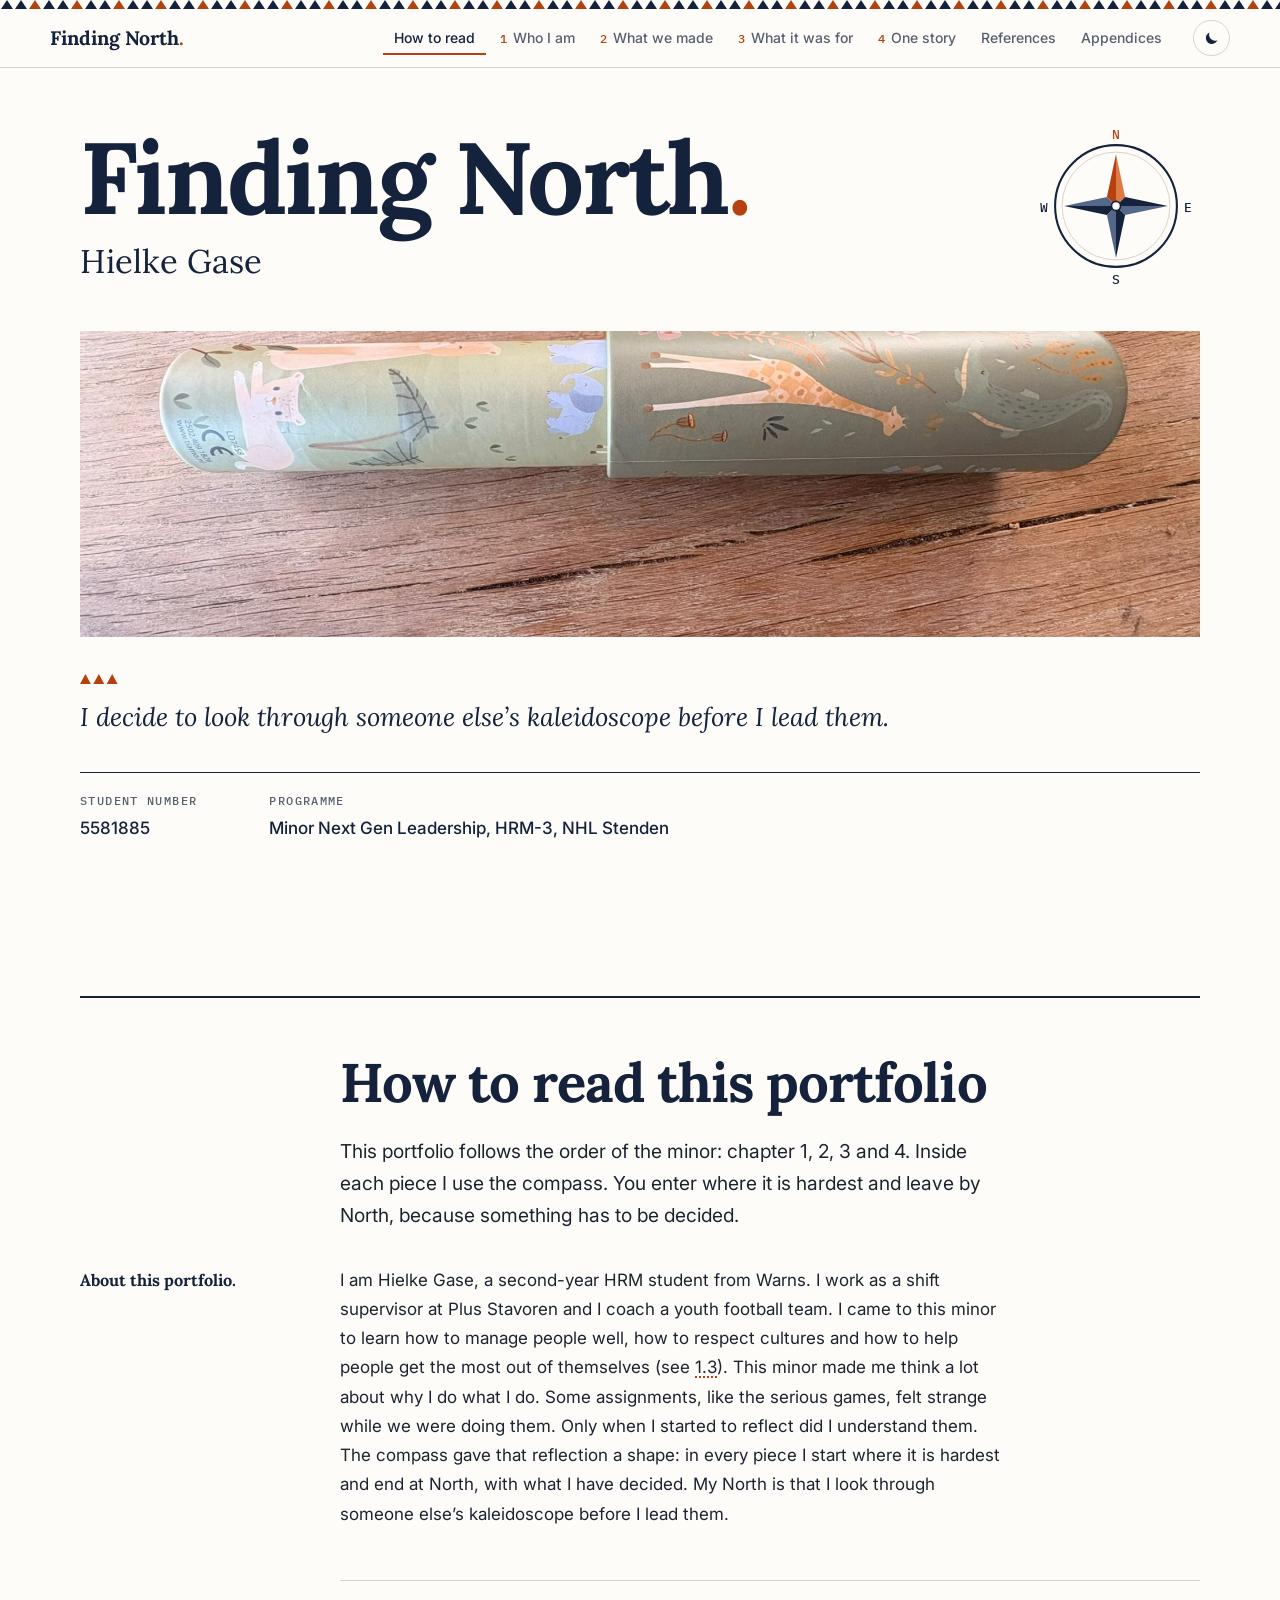
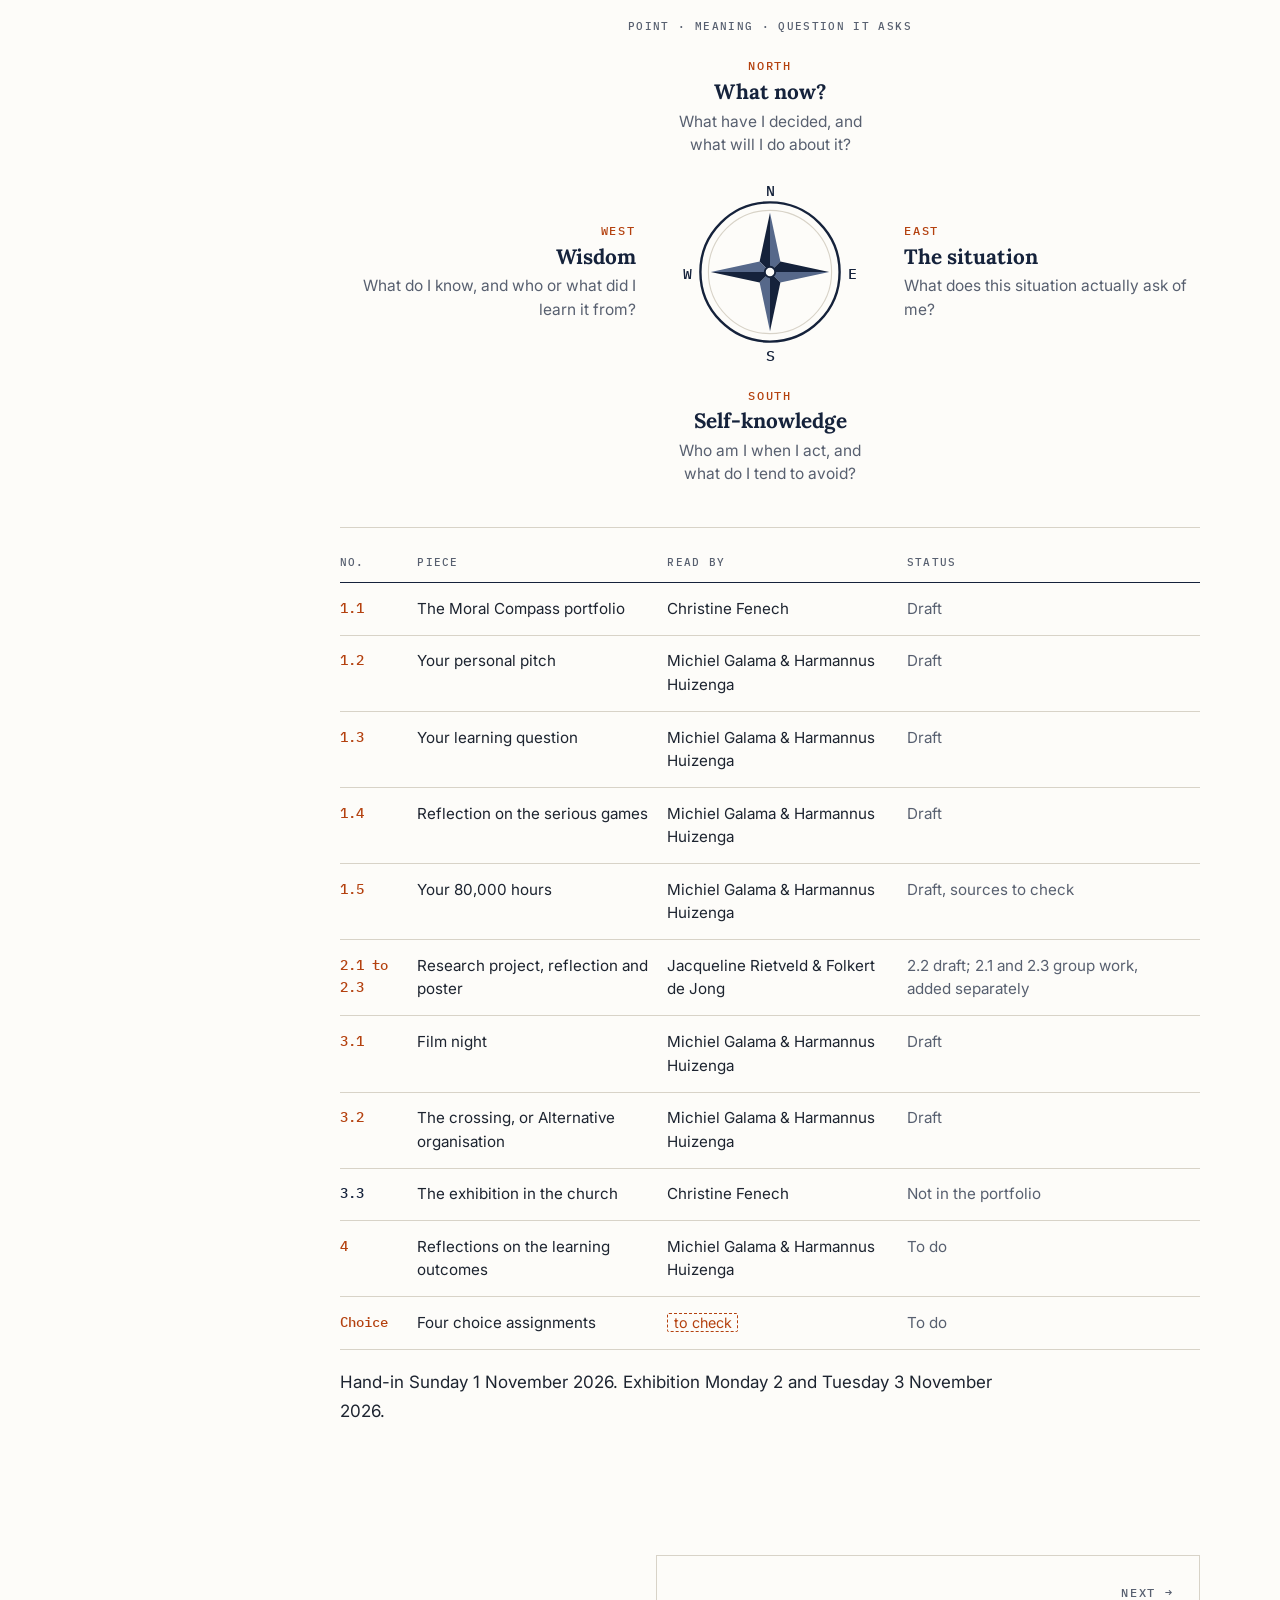
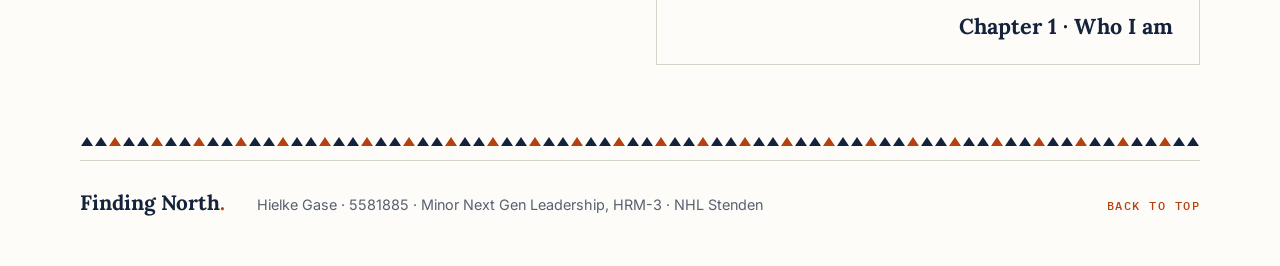
==== commit 79a4acb2: "Split the site into one page per chapter - index.html holds the cover and How to read; chapter-1 to " ====
--- a/index.html
+++ b/index.html
@@ -11,57 +11,19 @@
 <link rel="preconnect" href="https://fonts.googleapis.com">
 <link rel="preconnect" href="https://fonts.gstatic.com" crossorigin>
 <link rel="stylesheet" href="https://fonts.googleapis.com/css2?family=IBM+Plex+Mono:wght@400;500&family=Inter:ital,wght@0,400;0,500;0,600;1,400&family=Lora:ital,wght@0,400;0,700;1,400;1,500&display=swap">
-<link rel="stylesheet" href="assets/style.css?v=eb54e087">
+<link rel="stylesheet" href="assets/style.css?v=195eeb03">
 <script>try{var t=localStorage.getItem('finding-north-theme');if(t==='light'||t==='dark')document.documentElement.setAttribute('data-theme',t)}catch(e){}</script>
-<script src="assets/site.js?v=0833fbbd" defer></script>
+<script src="assets/site.js?v=da602311" defer></script>
 </head>
-<body>
+<body id="top">
 <a class="skip" href="#content">Skip to content</a>
-<header class="site-head"><svg class="tri-band" width="100%" height="9" aria-hidden="true" focusable="false"><defs><pattern id="tri-top" width="42" height="9" patternUnits="userSpaceOnUse"><path class="t-navy" d="M1 9 7 0l6 9Z"/><path class="t-navy" d="M15 9l6-9 6 9Z"/><path class="t-orange" d="M29 9l6-9 6 9Z"/></pattern></defs><rect width="100%" height="9" fill="url(#tri-top)"/></svg><nav class="nav" aria-label="Chapters"><a class="brand" href="#top">Finding North<span class="dot">.</span></a><ul class="nav-list"><li class="nav-item"><a class="nav-link" href="#how-to-read" data-target="how-to-read">How to read</a></li><li class="nav-item has-menu"><a class="nav-link" href="#chapter-1" data-target="chapter-1"><span class="n">1</span>Who I am</a><div class="menu"><ul><li><a href="#s1-1"><span class="m-num">1.1</span><span class="m-t">The Moral Compass portfolio</span></a></li><li><a href="#s1-2"><span class="m-num">1.2</span><span class="m-t">Ask first.</span></a></li><li><a href="#s1-3"><span class="m-num">1.3</span><span class="m-t">From learning to doing.</span></a></li><li><a href="#s1-4"><span class="m-num">1.4</span><span class="m-t">Understand the situation first.</span></a></li><li><a href="#s1-5"><span class="m-num">1.5</span><span class="m-t">Yes, but only if people grow.</span></a></li><li><a href="#lo1"><span class="m-num">LO1</span><span class="m-t">How I have shown LO1</span></a></li></ul></div></li><li class="nav-item has-menu"><a class="nav-link" href="#chapter-2" data-target="chapter-2"><span class="n">2</span>What we made</a><div class="menu"><ul><li><a href="#s2-1"><span class="m-num">2.1</span><span class="m-t">The applied research project <span class="tag-tocome">To come</span></span></a></li><li><a href="#s2-2"><span class="m-num">2.2</span><span class="m-t">I waited instead of asking.</span></a></li><li><a href="#s2-3"><span class="m-num">2.3</span><span class="m-t">The group account of the research <span class="tag-tocome">To come</span></span></a></li><li><a href="#lo2"><span class="m-num">LO2</span><span class="m-t">How I have shown LO2</span></a></li></ul></div></li><li class="nav-item has-menu"><a class="nav-link" href="#chapter-3" data-target="chapter-3"><span class="n">3</span>What it was for</a><div class="menu"><ul><li><a href="#s3-1"><span class="m-num">3.1</span><span class="m-t">Ask, decide and explain.</span></a></li><li><a href="#s3-2"><span class="m-num">3.2</span><span class="m-t">“I have always done it like this.”</span></a></li><li><a href="#lo3"><span class="m-num">LO3</span><span class="m-t">How I have shown LO3</span></a></li></ul></div></li><li class="nav-item has-menu"><a class="nav-link" href="#chapter-4" data-target="chapter-4"><span class="n">4</span>One story</a><div class="menu"><ul><li><a href="#s4"><span class="m-num">4</span><span class="m-t">A leader needs a team.</span></a></li><li><a href="#choice-assignments"><span class="m-num"></span><span class="m-t">Choice assignments (four)</span></a></li><li class="m-sub"><a href="#choice-assignment-1"><span class="m-num"></span><span class="m-t">Why be moral?</span></a></li><li class="m-sub"><a href="#choice-assignment-2"><span class="m-num"></span><span class="m-t">Which animal do you manage?</span></a></li><li class="m-sub"><a href="#choice-assignment-3"><span class="m-num"></span><span class="m-t">The video about the minor</span></a></li><li class="m-sub"><a href="#choice-assignment-4"><span class="m-num"></span><span class="m-t">De Mentale Wasstraat</span></a></li></ul></div></li><li class="nav-item"><a class="nav-link" href="#references" data-target="references">References</a></li><li class="nav-item has-menu"><a class="nav-link" href="#appendices" data-target="appendices">Appendices</a><div class="menu"><ul><li><a href="#appendix-a"><span class="m-num">A</span><span class="m-t">Original learning question</span></a></li><li><a href="#appendix-b"><span class="m-num">B</span><span class="m-t">Statement on the use of AI</span></a></li><li><a href="#appendix-c"><span class="m-num">C</span><span class="m-t">Group reflection Film Night, The Big Short (3.1)</span></a></li><li><a href="#appendix-d"><span class="m-num">D</span><span class="m-t">Change Journey materials (1.4)</span></a></li><li><a href="#appendix-e"><span class="m-num">E</span><span class="m-t">Chat with the store manager (3.2)</span></a></li></ul></div></li></ul><button class="theme-toggle" type="button" aria-label="Switch to dark theme" aria-pressed="false"><svg class="i-moon" viewBox="0 0 24 24" aria-hidden="true" focusable="false"><path d="M20.5 14.6A8.5 8.5 0 0 1 9.4 3.5a8.5 8.5 0 1 0 11.1 11.1Z"/></svg><svg class="i-sun" viewBox="0 0 24 24" aria-hidden="true" focusable="false"><circle cx="12" cy="12" r="4.2"/><path d="M12 2.5v2.2M12 19.3v2.2M2.5 12h2.2M19.3 12h2.2M5.3 5.3l1.6 1.6M17.1 17.1l1.6 1.6M5.3 18.7l1.6-1.6M17.1 6.9l1.6-1.6"/></svg></button></nav></header>
+<header class="site-head"><svg class="tri-band" width="100%" height="9" aria-hidden="true" focusable="false"><defs><pattern id="tri-top" width="42" height="9" patternUnits="userSpaceOnUse"><path class="t-navy" d="M1 9 7 0l6 9Z"/><path class="t-navy" d="M15 9l6-9 6 9Z"/><path class="t-orange" d="M29 9l6-9 6 9Z"/></pattern></defs><rect width="100%" height="9" fill="url(#tri-top)"/></svg><nav class="nav" aria-label="Chapters"><a class="brand" href="index.html">Finding North<span class="dot">.</span></a><ul class="nav-list"><li class="nav-item"><a class="nav-link is-current" href="index.html#how-to-read" aria-current="page">How to read</a></li><li class="nav-item has-menu"><a class="nav-link" href="chapter-1.html"><span class="n">1</span>Who I am</a><div class="menu"><ul><li><a href="chapter-1.html#s1-1"><span class="m-num">1.1</span><span class="m-t">The Moral Compass portfolio</span></a></li><li><a href="chapter-1.html#s1-2"><span class="m-num">1.2</span><span class="m-t">Ask first.</span></a></li><li><a href="chapter-1.html#s1-3"><span class="m-num">1.3</span><span class="m-t">From learning to doing.</span></a></li><li><a href="chapter-1.html#s1-4"><span class="m-num">1.4</span><span class="m-t">Understand the situation first.</span></a></li><li><a href="chapter-1.html#s1-5"><span class="m-num">1.5</span><span class="m-t">Yes, but only if people grow.</span></a></li><li><a href="chapter-1.html#lo1"><span class="m-num">LO1</span><span class="m-t">How I have shown LO1</span></a></li></ul></div></li><li class="nav-item has-menu"><a class="nav-link" href="chapter-2.html"><span class="n">2</span>What we made</a><div class="menu"><ul><li><a href="chapter-2.html#s2-1"><span class="m-num">2.1</span><span class="m-t">The applied research project <span class="tag-tocome">To come</span></span></a></li><li><a href="chapter-2.html#s2-2"><span class="m-num">2.2</span><span class="m-t">I waited instead of asking.</span></a></li><li><a href="chapter-2.html#s2-3"><span class="m-num">2.3</span><span class="m-t">The group account of the research <span class="tag-tocome">To come</span></span></a></li><li><a href="chapter-2.html#lo2"><span class="m-num">LO2</span><span class="m-t">How I have shown LO2</span></a></li></ul></div></li><li class="nav-item has-menu"><a class="nav-link" href="chapter-3.html"><span class="n">3</span>What it was for</a><div class="menu"><ul><li><a href="chapter-3.html#s3-1"><span class="m-num">3.1</span><span class="m-t">Ask, decide and explain.</span></a></li><li><a href="chapter-3.html#s3-2"><span class="m-num">3.2</span><span class="m-t">“I have always done it like this.”</span></a></li><li><a href="chapter-3.html#lo3"><span class="m-num">LO3</span><span class="m-t">How I have shown LO3</span></a></li></ul></div></li><li class="nav-item has-menu"><a class="nav-link" href="chapter-4.html"><span class="n">4</span>One story</a><div class="menu"><ul><li><a href="chapter-4.html#s4"><span class="m-num">4</span><span class="m-t">A leader needs a team.</span></a></li><li><a href="chapter-4.html#choice-assignments"><span class="m-num"></span><span class="m-t">Choice assignments (four)</span></a></li><li class="m-sub"><a href="chapter-4.html#choice-assignment-1"><span class="m-num"></span><span class="m-t">Why be moral?</span></a></li><li class="m-sub"><a href="chapter-4.html#choice-assignment-2"><span class="m-num"></span><span class="m-t">Which animal do you manage?</span></a></li><li class="m-sub"><a href="chapter-4.html#choice-assignment-3"><span class="m-num"></span><span class="m-t">The video about the minor</span></a></li><li class="m-sub"><a href="chapter-4.html#choice-assignment-4"><span class="m-num"></span><span class="m-t">De Mentale Wasstraat</span></a></li></ul></div></li><li class="nav-item"><a class="nav-link" href="references.html">References</a></li><li class="nav-item has-menu"><a class="nav-link" href="appendices.html">Appendices</a><div class="menu"><ul><li><a href="appendices.html#appendix-a"><span class="m-num">A</span><span class="m-t">Original learning question</span></a></li><li><a href="appendices.html#appendix-b"><span class="m-num">B</span><span class="m-t">Statement on the use of AI</span></a></li><li><a href="appendices.html#appendix-c"><span class="m-num">C</span><span class="m-t">Group reflection Film Night, The Big Short (3.1)</span></a></li><li><a href="appendices.html#appendix-d"><span class="m-num">D</span><span class="m-t">Change Journey materials (1.4)</span></a></li><li><a href="appendices.html#appendix-e"><span class="m-num">E</span><span class="m-t">Chat with the store manager (3.2)</span></a></li></ul></div></li></ul><button class="theme-toggle" type="button" aria-label="Switch to dark theme" aria-pressed="false"><svg class="i-moon" viewBox="0 0 24 24" aria-hidden="true" focusable="false"><path d="M20.5 14.6A8.5 8.5 0 0 1 9.4 3.5a8.5 8.5 0 1 0 11.1 11.1Z"/></svg><svg class="i-sun" viewBox="0 0 24 24" aria-hidden="true" focusable="false"><circle cx="12" cy="12" r="4.2"/><path d="M12 2.5v2.2M12 19.3v2.2M2.5 12h2.2M19.3 12h2.2M5.3 5.3l1.6 1.6M17.1 17.1l1.6 1.6M5.3 18.7l1.6-1.6M17.1 6.9l1.6-1.6"/></svg></button></nav></header>
 <main id="content">
-<section class="cover" id="top" aria-label="Cover"><div class="cover-inner"><div class="cover-top"><div><h1 class="cover-title">Finding North<span class="dot">.</span></h1><p class="cover-name">Hielke Gase</p></div><div class="cover-compass"><svg class="compass compass--lg" viewBox="0 0 240 240" role="img" aria-label="Compass with North in orange"><circle class="c-ring" cx="120" cy="120" r="87"/><circle class="c-ring2" cx="120" cy="120" r="77"/><path class="c-act-a" d="M120,120L120,46L107,107Z"/><path class="c-act-b" d="M120,120L120,46L133,107Z"/><path class="c-a" d="M120,120L194,120L133,107Z"/><path class="c-b" d="M120,120L194,120L133,133Z"/><path class="c-a" d="M120,120L120,194L133,133Z"/><path class="c-b" d="M120,120L120,194L107,133Z"/><path class="c-a" d="M120,120L46,120L107,133Z"/><path class="c-b" d="M120,120L46,120L107,107Z"/><circle class="c-hub" cx="120" cy="120" r="6.5"/><text class="c-letter on" x="120" y="17">N</text><text class="c-letter" x="223" y="121">E</text><text class="c-letter" x="120" y="224">S</text><text class="c-letter" x="17" y="121">W</text></svg></div></div><figure class="cover-photo"><img src="fotos/kaleidoscope-cover.jpg" alt="The kaleidoscope, a paper tube with drawings of animals, on a wooden table" width="1948" height="988" fetchpriority="high" decoding="async"></figure><blockquote class="quote cover-quote"><svg class="tris" viewBox="0 0 38 10" aria-hidden="true" focusable="false"><path d="M0 10 5.5 0 11 10Z"/><path d="M13.5 10 19 0 24.5 10Z"/><path d="M27 10 32.5 0 38 10Z"/></svg><p>I decide to look through someone else’s kaleidoscope before I lead them.</p></blockquote><dl class="cover-meta"><div><dt>Student number</dt><dd>5581885</dd></div><div><dt>Programme</dt><dd>Minor Next Gen Leadership, HRM-3, NHL Stenden</dd></div></dl></div></section>
-<section class="part part--part" id="how-to-read" data-part aria-labelledby="how-to-read-h"><div class="flow"><div class="sec-rule ch-rule" aria-hidden="true"></div><header class="part-head wide"><h2 id="how-to-read-h">How to read this portfolio</h2></header><p class="lead">This portfolio follows the order of the minor: chapter 1, 2, 3 and 4. Inside each piece I use the compass. You enter where it is hardest and leave by North, because something has to be decided.</p><p class="side"><span>About this portfolio.</span></p><p class="has-side">I am Hielke Gase, a second-year HRM student from Warns. I work as a shift supervisor at Plus Stavoren and I coach a youth football team. I came to this minor to learn how to manage people well, how to respect cultures and how to help people get the most out of themselves (see <a class="xref" href="#s1-3">1.3</a>). This minor made me think a lot about why I do what I do. Some assignments, like the serious games, felt strange while we were doing them. Only when I started to reflect did I understand them. The compass gave that reflection a shape: in every piece I start where it is hardest and end at North, with what I have decided. My North is that I look through someone else’s kaleidoscope before I lead them.</p><div class="compass-key wide"><p class="ck-legend">Point <span aria-hidden="true">·</span> Meaning <span aria-hidden="true">·</span> Question it asks</p><div class="ck-grid"><div class="ck ck--e"><p class="kicker">East</p><p class="ck-meaning">The situation</p><p class="ck-q">What does this situation actually ask of me?</p></div><div class="ck ck--w"><p class="kicker">West</p><p class="ck-meaning">Wisdom</p><p class="ck-q">What do I know, and who or what did I learn it from?</p></div><div class="ck ck--s"><p class="kicker">South</p><p class="ck-meaning">Self-knowledge</p><p class="ck-q">Who am I when I act, and what do I tend to avoid?</p></div><div class="ck ck--n"><p class="kicker">North</p><p class="ck-meaning">What now?</p><p class="ck-q">What have I decided, and what will I do about it?</p></div><div class="ck ck--c"><svg class="compass compass--lg" viewBox="0 0 240 240" role="img" aria-label="Compass with the four points"><circle class="c-ring" cx="120" cy="120" r="87"/><circle class="c-ring2" cx="120" cy="120" r="77"/><path class="c-a" d="M120,120L120,46L107,107Z"/><path class="c-b" d="M120,120L120,46L133,107Z"/><path class="c-a" d="M120,120L194,120L133,107Z"/><path class="c-b" d="M120,120L194,120L133,133Z"/><path class="c-a" d="M120,120L120,194L133,133Z"/><path class="c-b" d="M120,120L120,194L107,133Z"/><path class="c-a" d="M120,120L46,120L107,133Z"/><path class="c-b" d="M120,120L46,120L107,107Z"/><circle class="c-hub" cx="120" cy="120" r="6.5"/><text class="c-letter" x="120" y="17">N</text><text class="c-letter" x="223" y="121">E</text><text class="c-letter" x="120" y="224">S</text><text class="c-letter" x="17" y="121">W</text></svg></div></div></div><div class="table-wrap wide"><table class="t-cols-4 t-overview"><thead><tr><th scope="col">No.</th><th scope="col">Piece</th><th scope="col">Read by</th><th scope="col">Status</th></tr></thead><tbody><tr><th scope="row"><a href="#s1-1">1.1</a></th><td>The Moral Compass portfolio</td><td>Christine Fenech</td><td>Draft</td></tr><tr><th scope="row"><a href="#s1-2">1.2</a></th><td>Your personal pitch</td><td>Michiel Galama &amp; Harmannus Huizenga</td><td>Draft</td></tr><tr><th scope="row"><a href="#s1-3">1.3</a></th><td>Your learning question</td><td>Michiel Galama &amp; Harmannus Huizenga</td><td>Draft</td></tr><tr><th scope="row"><a href="#s1-4">1.4</a></th><td>Reflection on the serious games</td><td>Michiel Galama &amp; Harmannus Huizenga</td><td>Draft</td></tr><tr><th scope="row"><a href="#s1-5">1.5</a></th><td>Your 80,000 hours</td><td>Michiel Galama &amp; Harmannus Huizenga</td><td>Draft, sources to check</td></tr><tr><th scope="row"><a href="#s2-1">2.1 to 2.3</a></th><td>Research project, reflection and poster</td><td>Jacqueline Rietveld &amp; Folkert de Jong</td><td>2.2 draft; 2.1 and 2.3 group work, added separately</td></tr><tr><th scope="row"><a href="#s3-1">3.1</a></th><td>Film night</td><td>Michiel Galama &amp; Harmannus Huizenga</td><td>Draft</td></tr><tr><th scope="row"><a href="#s3-2">3.2</a></th><td>The crossing, or Alternative organisation</td><td>Michiel Galama &amp; Harmannus Huizenga</td><td>Draft</td></tr><tr><th scope="row">3.3</th><td>The exhibition in the church</td><td>Christine Fenech</td><td>Not in the portfolio</td></tr><tr><th scope="row"><a href="#s4">4</a></th><td>Reflections on the learning outcomes</td><td>Michiel Galama &amp; Harmannus Huizenga</td><td>To do</td></tr><tr><th scope="row"><a href="#choice-assignments">Choice</a></th><td>Four choice assignments</td><td><span class="todo-inline">to check</span></td><td>To do</td></tr></tbody></table></div><p>Hand-in Sunday 1 November 2026. Exhibition Monday 2 and Tuesday 3 November 2026.</p></div>
+<section class="cover" aria-label="Cover"><div class="cover-inner"><div class="cover-top"><div><h1 class="cover-title">Finding North<span class="dot">.</span></h1><p class="cover-name">Hielke Gase</p></div><div class="cover-compass"><svg class="compass compass--lg" viewBox="0 0 240 240" role="img" aria-label="Compass with North in orange"><circle class="c-ring" cx="120" cy="120" r="87"/><circle class="c-ring2" cx="120" cy="120" r="77"/><path class="c-act-a" d="M120,120L120,46L107,107Z"/><path class="c-act-b" d="M120,120L120,46L133,107Z"/><path class="c-a" d="M120,120L194,120L133,107Z"/><path class="c-b" d="M120,120L194,120L133,133Z"/><path class="c-a" d="M120,120L120,194L133,133Z"/><path class="c-b" d="M120,120L120,194L107,133Z"/><path class="c-a" d="M120,120L46,120L107,133Z"/><path class="c-b" d="M120,120L46,120L107,107Z"/><circle class="c-hub" cx="120" cy="120" r="6.5"/><text class="c-letter on" x="120" y="17">N</text><text class="c-letter" x="223" y="121">E</text><text class="c-letter" x="120" y="224">S</text><text class="c-letter" x="17" y="121">W</text></svg></div></div><figure class="cover-photo"><img src="fotos/kaleidoscope-cover.jpg" alt="The kaleidoscope, a paper tube with drawings of animals, on a wooden table" width="1948" height="988" fetchpriority="high" decoding="async"></figure><blockquote class="quote cover-quote"><svg class="tris" viewBox="0 0 38 10" aria-hidden="true" focusable="false"><path d="M0 10 5.5 0 11 10Z"/><path d="M13.5 10 19 0 24.5 10Z"/><path d="M27 10 32.5 0 38 10Z"/></svg><p>I decide to look through someone else’s kaleidoscope before I lead them.</p></blockquote><dl class="cover-meta"><div><dt>Student number</dt><dd>5581885</dd></div><div><dt>Programme</dt><dd>Minor Next Gen Leadership, HRM-3, NHL Stenden</dd></div></dl></div></section>
+<section class="part part--part" id="how-to-read" aria-labelledby="how-to-read-h"><div class="flow"><div class="sec-rule ch-rule" aria-hidden="true"></div><header class="part-head wide"><h2 class="part-title" id="how-to-read-h">How to read this portfolio</h2></header><p class="lead">This portfolio follows the order of the minor: chapter 1, 2, 3 and 4. Inside each piece I use the compass. You enter where it is hardest and leave by North, because something has to be decided.</p><p class="side"><span>About this portfolio.</span></p><p class="has-side">I am Hielke Gase, a second-year HRM student from Warns. I work as a shift supervisor at Plus Stavoren and I coach a youth football team. I came to this minor to learn how to manage people well, how to respect cultures and how to help people get the most out of themselves (see <a class="xref" href="chapter-1.html#s1-3">1.3</a>). This minor made me think a lot about why I do what I do. Some assignments, like the serious games, felt strange while we were doing them. Only when I started to reflect did I understand them. The compass gave that reflection a shape: in every piece I start where it is hardest and end at North, with what I have decided. My North is that I look through someone else’s kaleidoscope before I lead them.</p><div class="compass-key wide"><p class="ck-legend">Point <span aria-hidden="true">·</span> Meaning <span aria-hidden="true">·</span> Question it asks</p><div class="ck-grid"><div class="ck ck--e"><p class="kicker">East</p><p class="ck-meaning">The situation</p><p class="ck-q">What does this situation actually ask of me?</p></div><div class="ck ck--w"><p class="kicker">West</p><p class="ck-meaning">Wisdom</p><p class="ck-q">What do I know, and who or what did I learn it from?</p></div><div class="ck ck--s"><p class="kicker">South</p><p class="ck-meaning">Self-knowledge</p><p class="ck-q">Who am I when I act, and what do I tend to avoid?</p></div><div class="ck ck--n"><p class="kicker">North</p><p class="ck-meaning">What now?</p><p class="ck-q">What have I decided, and what will I do about it?</p></div><div class="ck ck--c"><svg class="compass compass--lg" viewBox="0 0 240 240" role="img" aria-label="Compass with the four points"><circle class="c-ring" cx="120" cy="120" r="87"/><circle class="c-ring2" cx="120" cy="120" r="77"/><path class="c-a" d="M120,120L120,46L107,107Z"/><path class="c-b" d="M120,120L120,46L133,107Z"/><path class="c-a" d="M120,120L194,120L133,107Z"/><path class="c-b" d="M120,120L194,120L133,133Z"/><path class="c-a" d="M120,120L120,194L133,133Z"/><path class="c-b" d="M120,120L120,194L107,133Z"/><path class="c-a" d="M120,120L46,120L107,133Z"/><path class="c-b" d="M120,120L46,120L107,107Z"/><circle class="c-hub" cx="120" cy="120" r="6.5"/><text class="c-letter" x="120" y="17">N</text><text class="c-letter" x="223" y="121">E</text><text class="c-letter" x="120" y="224">S</text><text class="c-letter" x="17" y="121">W</text></svg></div></div></div><div class="table-wrap wide"><table class="t-cols-4 t-overview"><thead><tr><th scope="col">No.</th><th scope="col">Piece</th><th scope="col">Read by</th><th scope="col">Status</th></tr></thead><tbody><tr><th scope="row"><a href="chapter-1.html#s1-1">1.1</a></th><td>The Moral Compass portfolio</td><td>Christine Fenech</td><td>Draft</td></tr><tr><th scope="row"><a href="chapter-1.html#s1-2">1.2</a></th><td>Your personal pitch</td><td>Michiel Galama &amp; Harmannus Huizenga</td><td>Draft</td></tr><tr><th scope="row"><a href="chapter-1.html#s1-3">1.3</a></th><td>Your learning question</td><td>Michiel Galama &amp; Harmannus Huizenga</td><td>Draft</td></tr><tr><th scope="row"><a href="chapter-1.html#s1-4">1.4</a></th><td>Reflection on the serious games</td><td>Michiel Galama &amp; Harmannus Huizenga</td><td>Draft</td></tr><tr><th scope="row"><a href="chapter-1.html#s1-5">1.5</a></th><td>Your 80,000 hours</td><td>Michiel Galama &amp; Harmannus Huizenga</td><td>Draft, sources to check</td></tr><tr><th scope="row"><a href="chapter-2.html#s2-1">2.1 to 2.3</a></th><td>Research project, reflection and poster</td><td>Jacqueline Rietveld &amp; Folkert de Jong</td><td>2.2 draft; 2.1 and 2.3 group work, added separately</td></tr><tr><th scope="row"><a href="chapter-3.html#s3-1">3.1</a></th><td>Film night</td><td>Michiel Galama &amp; Harmannus Huizenga</td><td>Draft</td></tr><tr><th scope="row"><a href="chapter-3.html#s3-2">3.2</a></th><td>The crossing, or Alternative organisation</td><td>Michiel Galama &amp; Harmannus Huizenga</td><td>Draft</td></tr><tr><th scope="row">3.3</th><td>The exhibition in the church</td><td>Christine Fenech</td><td>Not in the portfolio</td></tr><tr><th scope="row"><a href="chapter-4.html#s4">4</a></th><td>Reflections on the learning outcomes</td><td>Michiel Galama &amp; Harmannus Huizenga</td><td>To do</td></tr><tr><th scope="row"><a href="chapter-4.html#choice-assignments">Choice</a></th><td>Four choice assignments</td><td><span class="todo-inline">to check</span></td><td>To do</td></tr></tbody></table></div><p>Hand-in Sunday 1 November 2026. Exhibition Monday 2 and Tuesday 3 November 2026.</p></div>
 </section>
-<section class="chapter" id="chapter-1" data-part aria-labelledby="chapter-1-h"><header class="chapter-head"><div class="flow"><div class="sec-rule ch-rule" aria-hidden="true"></div><div class="ch-compass side"><svg class="compass compass--lg" viewBox="0 0 240 240" role="img" aria-label="Compass with North in orange"><circle class="c-ring" cx="120" cy="120" r="87"/><circle class="c-ring2" cx="120" cy="120" r="77"/><path class="c-act-a" d="M120,120L120,46L107,107Z"/><path class="c-act-b" d="M120,120L120,46L133,107Z"/><path class="c-a" d="M120,120L194,120L133,107Z"/><path class="c-b" d="M120,120L194,120L133,133Z"/><path class="c-a" d="M120,120L120,194L133,133Z"/><path class="c-b" d="M120,120L120,194L107,133Z"/><path class="c-a" d="M120,120L46,120L107,133Z"/><path class="c-b" d="M120,120L46,120L107,107Z"/><circle class="c-hub" cx="120" cy="120" r="6.5"/><text class="c-letter on" x="120" y="17">N</text><text class="c-letter" x="223" y="121">E</text><text class="c-letter" x="120" y="224">S</text><text class="c-letter" x="17" y="121">W</text></svg></div><div class="ch-titles wide"><p class="kicker">Chapter 1</p><h2 id="chapter-1-h">Who I am</h2></div><p class="deck">Five pieces turned inward: the compass applied to myself.</p><p class="lead">In this chapter I look at myself. My five stories show where my way of leading comes from: Warns, my family, my old coach Daniel, my time as a ski instructor in Austria and a difficult year in Groningen (<a class="xref" href="#s1-1">1.1</a>). Along the way, my view of a good leader changed. At the start, I admired a leader like Daniel, who is confident and decides alone. Now I want to ask first, then decide and explain why. My pitch (<a class="xref" href="#s1-2">1.2</a>), my learning question (<a class="xref" href="#s1-3">1.3</a>), the serious games (<a class="xref" href="#s1-4">1.4</a>) and my 80,000 hours (<a class="xref" href="#s1-5">1.5</a>) each show a part of that change.</p><div class="ch-toc wide"><p class="kicker">In this chapter</p><ol><li><a href="#s1-1"><span class="toc-num">1.1</span><span class="toc-t">The Moral Compass portfolio</span></a></li><li><a href="#s1-2"><span class="toc-num">1.2</span><span class="toc-t">Ask first.<span class="toc-sub">Your personal pitch</span></span></a></li><li><a href="#s1-3"><span class="toc-num">1.3</span><span class="toc-t">From learning to doing.<span class="toc-sub">Your learning question</span></span></a></li><li><a href="#s1-4"><span class="toc-num">1.4</span><span class="toc-t">Understand the situation first.<span class="toc-sub">Reflection on the serious games</span></span></a></li><li><a href="#s1-5"><span class="toc-num">1.5</span><span class="toc-t">Yes, but only if people grow.<span class="toc-sub">Your 80,000 hours</span></span></a></li><li><a href="#lo1"><span class="toc-num">LO1</span><span class="toc-t">How I have shown LO1</span></a></li></ol></div></div></header>
-<section class="sec" id="s1-1" aria-labelledby="s1-1-h"><div class="flow"><div class="sec-rule" aria-hidden="true"></div><p class="sec-num">1.1</p><header class="sec-head"><h3 id="s1-1-h">The Moral Compass portfolio</h3></header><p class="side"><span>1.1.1 The five stories.</span></p><p class="has-side">My five stories come from the storytelling sessions. East: Genius Loci and Family Shield. West: Mentorship and Call to Adventure. South: Crisis.</p></div>
-<section class="sub" id="story-1" aria-labelledby="story-1-h"><div class="flow"><header class="sub-head"><p class="kicker">Story 1</p><h4 id="story-1-h">Genius Loci, Warns</h4></header><p class="side side--meta"><svg class="compass compass--md" viewBox="28 28 184 184" aria-hidden="true" focusable="false"><circle class="c-ring" cx="120" cy="120" r="87"/><circle class="c-ring2" cx="120" cy="120" r="77"/><path class="c-a" d="M120,120L120,46L107,107Z"/><path class="c-b" d="M120,120L120,46L133,107Z"/><path class="c-act-a" d="M120,120L194,120L133,107Z"/><path class="c-act-b" d="M120,120L194,120L133,133Z"/><path class="c-a" d="M120,120L120,194L133,133Z"/><path class="c-b" d="M120,120L120,194L107,133Z"/><path class="c-a" d="M120,120L46,120L107,133Z"/><path class="c-b" d="M120,120L46,120L107,107Z"/><circle class="c-hub" cx="120" cy="120" r="6.5"/></svg></p><dl class="story-meta has-side"><div><dt>Compass position</dt><dd>East, the situation</dd></div><div><dt>Setting</dt><dd>Warns, the village where I grew up</dd></div></dl><p>I am from Warns, a small village with a lot of farmers and farmland. It lies close to the water, and in summer it gets busy with people on boats. It is a place where everyone knows everyone. Social cohesion is high and news travels fast. People make small talk and check in on each other. The clearest example is the village festival. You see so many different people there. Not everyone literally knows each other, but you can walk around for a whole day and still not have talked to everyone you know. That is when you really notice how strong the social cohesion is.</p><figure class="fig" id="figure-1"><figcaption><span class="fig-label">Figure 1</span> <span class="fig-title">The village festival in Warns</span></figcaption><a class="fig-media" href="fotos/figure-1-village-festival.jpg" data-lightbox data-caption="Figure 1 The village festival in Warns"><img src="fotos/figure-1-village-festival.jpg" alt="Crowds at the village festival in Warns" width="748" height="746" loading="lazy" decoding="async"></a><p class="fig-note"><em>Note.</em> Own photo.</p></figure><p>Warns is also a proud village. People are proud of QVC, our football club, where I play myself and which works together with Stavoren, proud of being farmers, even those who are not, like me, and proud of our own language, Frisian. I think this shaped me. I am a social person, I talk easily with people, and I like to think I am approachable.</p><p>Warns is also the world I now lead in. I work as a shift supervisor at Plus Stavoren, close to Warns, and I play and coach at QVC. That is not always easy. Giving instructions to my friends at the Plus sometimes feels like asking a lot. And some boys who play at QVC and work under me at the Plus do not always take me seriously. When that happens, I usually laugh along with them for a moment, but I still remind them that the work has to be done. Often I also explain what I am going to do.</p><div class="panel panel--why"><p class="kicker">Why on East</p><p>This story belongs on East because it describes the place I was given, not the place I chose. Warns is the social environment that shaped how I deal with people, and it is still the environment I lead in, where people know each other inside and outside work.</p></div></div></section>
-<section class="sub" id="story-2" aria-labelledby="story-2-h"><div class="flow"><header class="sub-head"><p class="kicker">Story 2</p><h4 id="story-2-h">Family Shield</h4></header><p class="side side--meta"><svg class="compass compass--md" viewBox="28 28 184 184" aria-hidden="true" focusable="false"><circle class="c-ring" cx="120" cy="120" r="87"/><circle class="c-ring2" cx="120" cy="120" r="77"/><path class="c-a" d="M120,120L120,46L107,107Z"/><path class="c-b" d="M120,120L120,46L133,107Z"/><path class="c-act-a" d="M120,120L194,120L133,107Z"/><path class="c-act-b" d="M120,120L194,120L133,133Z"/><path class="c-a" d="M120,120L120,194L133,133Z"/><path class="c-b" d="M120,120L120,194L107,133Z"/><path class="c-a" d="M120,120L46,120L107,133Z"/><path class="c-b" d="M120,120L46,120L107,107Z"/><circle class="c-hub" cx="120" cy="120" r="6.5"/></svg></p><dl class="story-meta has-side"><div><dt>Compass position</dt><dd>East, the situation</dd></div><div><dt>Setting</dt><dd>The home I grew up in</dd></div></dl><p>I grew up with my twin brother, my younger brother and my parents. We moved to Warns when I was two, so it is the only place I really remember as home. At home, three sentences came back again and again. “If you get stuck, I always want to help you.” “Don’t talk nonsense, always tell the truth.” “Be kind to each other.” Helping, honesty and kindness are the values on my family shield.</p><p>The shield also has a shadow side. I hardly knew my father’s side of the family, apart from my aunt. My father had a bad relationship with his parents, so that part of the family was mostly missing from my childhood. Luckily, it did not affect me much. My father was always open about it. He did not get along with his father, so we hardly ever saw him. Sometimes I found that a pity, because I was curious what my grandparents on that side were like. Looking back, my father’s openness is the value “always tell the truth” in practice.</p><p>I would not change the values on the shield, because I still stand behind all three. What I would add is my own motto: family is the most important thing you have, so cherish it. Maybe that comes exactly from the side of the family I missed.</p><div class="panel panel--why"><p class="kicker">Why on East</p><p>This story belongs on East because my family was the first environment I grew up in, and these values were given to me before I could choose them. It is also still the environment I fall back on. When I doubted going to Austria and when things went wrong in Groningen, it was my family that was there (see Stories 4 and 5).</p></div></div></section>
-<section class="sub" id="story-3" aria-labelledby="story-3-h"><div class="flow"><header class="sub-head"><p class="kicker">Story 3</p><h4 id="story-3-h">Mentorship, Daniel</h4></header><p class="side side--meta"><svg class="compass compass--md" viewBox="28 28 184 184" aria-hidden="true" focusable="false"><circle class="c-ring" cx="120" cy="120" r="87"/><circle class="c-ring2" cx="120" cy="120" r="77"/><path class="c-a" d="M120,120L120,46L107,107Z"/><path class="c-b" d="M120,120L120,46L133,107Z"/><path class="c-a" d="M120,120L194,120L133,107Z"/><path class="c-b" d="M120,120L194,120L133,133Z"/><path class="c-a" d="M120,120L120,194L133,133Z"/><path class="c-b" d="M120,120L120,194L107,133Z"/><path class="c-act-a" d="M120,120L46,120L107,133Z"/><path class="c-act-b" d="M120,120L46,120L107,107Z"/><circle class="c-hub" cx="120" cy="120" r="6.5"/></svg></p><dl class="story-meta has-side"><div><dt>Compass position</dt><dd>West, wisdom</dd></div><div><dt>Setting</dt><dd>My football club, under 17 and under 19</dd></div></dl><p>Daniel Ybema was my coach and trainer in the under 17 and under 19. He stood in front of the group with confidence, explained things clearly and always knew what he wanted. One day the head coach wanted to take some of our players to the first team. Daniel asked if they would start in the first eleven. The answer was no. So Daniel made sure those players first got playing minutes in our team. It did not matter to him who he was dealing with. He stood up for his team.</p><p>The wisdom he passed on was that a leader fights for his people. What sometimes got in the way was that Daniel went too far. He fought for his team with so much passion that he sometimes lost his head. Looking back, he also decided for the players without asking what they wanted, and explained his reasons afterwards. I still admire how clear and confident he was. But today I would first ask the players, and then decide.</p><div class="panel panel--why"><p class="kicker">Why on West</p><p>This story belongs on West because Daniel passed on wisdom about leading: a leader fights for his people. Over time I also tested that wisdom against my own view, and today I would add one step, asking first.</p></div></div></section>
-<section class="sub" id="story-4" aria-labelledby="story-4-h"><div class="flow"><header class="sub-head"><p class="kicker">Story 4</p><h4 id="story-4-h">Call to Adventure, ski instructor in Austria</h4></header><p class="side side--meta"><svg class="compass compass--md" viewBox="28 28 184 184" aria-hidden="true" focusable="false"><circle class="c-ring" cx="120" cy="120" r="87"/><circle class="c-ring2" cx="120" cy="120" r="77"/><path class="c-a" d="M120,120L120,46L107,107Z"/><path class="c-b" d="M120,120L120,46L133,107Z"/><path class="c-a" d="M120,120L194,120L133,107Z"/><path class="c-b" d="M120,120L194,120L133,133Z"/><path class="c-a" d="M120,120L120,194L133,133Z"/><path class="c-b" d="M120,120L120,194L107,133Z"/><path class="c-act-a" d="M120,120L46,120L107,133Z"/><path class="c-act-b" d="M120,120L46,120L107,107Z"/><circle class="c-hub" cx="120" cy="120" r="6.5"/></svg></p><dl class="story-meta has-side"><div><dt>Compass position</dt><dd>West, wisdom</dd></div><div><dt>Setting</dt><dd>Austria, three years ago</dd></div></dl><p>Three years ago I went to Austria to work as a ski instructor. It was scary. I came to a country with a language I did not speak well, people I did not know, and very little information beforehand. What made me go was something my mother said: “You are thinking about everything that could go wrong. But what if everything goes right? What if you have the time of your life there?”</p><div class="todo"><p class="kicker">To come</p><p>Paste the two lines about falling and flying here yourself, followed by (Hanson, n.d.).</p></div><p>The resource inside me was trust, trust in my mother that she would be right. That fits the motto on my family shield: family is the most important thing you have. And she was right. I had the time of my life. I started a week with children who had never skied, and by the end of the week I skied with them in the big ski area. In my group was a boy who could not ski at all and was scared, of the slope and of the lift. He only wanted to go with me. First I asked him why he was scared. Then I explained once more how it worked, showed him that the other children could do it too, and told him I was sitting right behind him, so nothing could happen. He went. At the top of the lift he stood there shouting with joy: “Meester, ik deed het gewoon helemaal alleen!” (Sir, I did it completely on my own!) That is a moment I will never forget. That is where I found out that I get energy from seeing people grow.</p><figure class="fig fig--portrait" id="figure-2"><figcaption><span class="fig-label">Figure 2</span> <span class="fig-title">In the mountains in Austria, where I worked as a ski instructor</span></figcaption><a class="fig-media" href="fotos/figure-2-austria.jpg" data-lightbox data-caption="Figure 2 In the mountains in Austria, where I worked as a ski instructor"><img src="fotos/figure-2-austria.jpg" alt="Skiers on a snowy mountain slope in Austria" width="688" height="916" loading="lazy" decoding="async"></a><p class="fig-note"><em>Note.</em> Own photo.</p></figure><div class="panel panel--why"><p class="kicker">Why on West</p><p>This story belongs on West because the wisdom came from my mother: look at what can go right, not only at what can go wrong.</p></div></div></section>
-<section class="sub" id="story-5" aria-labelledby="story-5-h"><div class="flow"><header class="sub-head"><p class="kicker">Story 5</p><h4 id="story-5-h">Crisis, Groningen</h4></header><p class="side side--meta"><svg class="compass compass--md" viewBox="28 28 184 184" aria-hidden="true" focusable="false"><circle class="c-ring" cx="120" cy="120" r="87"/><circle class="c-ring2" cx="120" cy="120" r="77"/><path class="c-a" d="M120,120L120,46L107,107Z"/><path class="c-b" d="M120,120L120,46L133,107Z"/><path class="c-a" d="M120,120L194,120L133,107Z"/><path class="c-b" d="M120,120L194,120L133,133Z"/><path class="c-act-a" d="M120,120L120,194L133,133Z"/><path class="c-act-b" d="M120,120L120,194L107,133Z"/><path class="c-a" d="M120,120L46,120L107,133Z"/><path class="c-b" d="M120,120L46,120L107,107Z"/><circle class="c-hub" cx="120" cy="120" r="6.5"/></svg></p><dl class="story-meta has-side"><div><dt>Compass position</dt><dd>South, self-knowledge (also important for West)</dd></div><div><dt>Setting</dt><dd>Groningen, the ALO, before this study</dd></div></dl><p>Before this study, I studied at the ALO, the physical education teacher programme, in Groningen. I moved into a student room. At first it was fun, with a lot to do and discover. But I noticed that I was often alone in my room. That did not work for me, because I need social contact. I ended up in a downward spiral. I never really talked to anyone about it, until it became too much. I remember sitting at the table at home when my mother came in. She asked how I was doing, and I just broke. I then decided to stop the study and move back to Warns, back to my friends and everything I wanted.</p><p>Since then I have lived in Warns again. I know that everything I want is here, and I will not need to leave again. What I take most from that period is that friends are among the most important people in your life. I do not talk about it much anymore, because for me it is a closed chapter, and that is good.</p><div class="panel panel--why"><p class="kicker">Why on South</p><p>This story belongs on South because it showed me who I am: someone who needs people around him, and someone who did not talk about it when things went wrong. It also belongs partly on West, because the lesson that friends are among the most important people in your life is wisdom I gained through this experience.</p></div></div></section>
-<section class="sub" id="s1-1-2" aria-labelledby="s1-1-2-h"><div class="flow"><header class="sub-head"><p class="kicker">1.1.2</p><h4 id="s1-1-2-h">My view of leadership, three times over</h4></header><p class="side"><span>View 1. Start of the minor.</span></p><p class="has-side">In my notes from the first lesson, I wrote that I wanted to find out what kind of leader I am, and how I can help people get the most out of themselves. The leader I would follow was someone who is confident, knows what they are doing and has experience in the subject. That looks a lot like my old coach Daniel (see <a class="xref" href="#story-3">Story 3</a>). I saw myself as a leader who leads by example and keeps oversight. What I needed to develop was standing in front of a group of people I do not know well, with confidence.</p><p class="side"><span>View 2. During the minor.</span></p><p class="has-side">To be honest, I did not stop to look at my view of leadership halfway through the minor. But during the film night, something did shift. We watched The Big Short, and I saw Michael Burry as a leader of the previous generation. He was confident and he was right, but I did not see him explain to the people around him why he did what he did. That made me see that confidence and knowing what you are doing, my picture of a good leader at the start, are not enough. A leader also has to be able to explain his choices.</p><p class="side"><span>View 3. Now, at the end of this block.</span></p><p class="has-side">Now, a good leader for me first looks through someone else’s kaleidoscope. I ask what someone finds important or thinks they are good at, I look for myself, and then I decide and explain why. I saw how this works with a new boy in my football team. I asked him where he liked to play, saw in the warm-up that midfield fitted him better, explained it to him, and he gave two assists. I kept something from Daniel and from my first view: a leader still has to be confident and make decisions. But I now add two steps, asking first and explaining afterwards. I also learned that this counts for myself. When others know more than I do, I have to ask them, instead of trying to do everything myself. As for standing in front of people I do not know well, at the film night I was with three people I did not know, and we clicked from the first moment. The soapbox at the exhibition will be the real test.</p></div></section>
-<section class="sub" id="s1-1-3" aria-labelledby="s1-1-3-h"><div class="flow"><header class="sub-head"><p class="kicker">1.1.3</p><h4 id="s1-1-3-h">The North artefact</h4></header><figure class="fig" id="figure-3"><figcaption><span class="fig-label">Figure 3.</span> <span class="fig-title">Looking through someone else’s kaleidoscope</span></figcaption><a class="fig-media" href="fotos/figure-3-kaleidoscope-card.jpg" data-lightbox data-caption="Figure 3. Looking through someone else’s kaleidoscope"><img src="fotos/figure-3-kaleidoscope-card.jpg" alt="The kaleidoscope with the handwritten card next to it" width="597" height="527" loading="lazy" decoding="async"></a><p class="fig-note"><em>Note.</em> The idea of using a kaleidoscope came from a teacher. The card and the decision were developed with AI as a thinking partner.</p></figure><p class="side"><span>The text that explains it.</span></p><p class="has-side">My North artefact is a kaleidoscope with a card next to it: “Look through it. What do you see? Now ask the person next to you.” No two people see the same image. For me, this stands for what people find important. Everyone looks at work and life through their own kaleidoscope and sees something different. My stories show where this comes from. In Warns (<a class="xref" href="#story-1">Story 1</a>), people check in on each other, and it is still the place where I lead people I also know outside work. My family (<a class="xref" href="#story-2">Story 2</a>) taught me to help, to be honest and to be kind. Daniel (<a class="xref" href="#story-3">Story 3</a>) showed me that a leader fights for his people, but he decided without asking them. My mother (<a class="xref" href="#story-4">Story 4</a>) looked at my fears and asked what would happen if everything went right, and in Austria I found out that I get energy from seeing people grow. In Groningen (<a class="xref" href="#story-5">Story 5</a>), what made the difference was my mother asking how I was doing. The kaleidoscope reminds me that I cannot know what someone sees unless I ask.</p><div class="panel panel--decided"><p class="kicker">What I have decided</p><p>I decide to look through someone else’s kaleidoscope before I lead them. At Plus Stavoren, this means I discuss a problem with my team first, before we choose a solution. With my football team, it means I ask every player what they think they are good at, before I decide their position. And when others know more than I do, I ask them.</p></div></div></section>
-<section class="sub" id="s1-1-4" aria-labelledby="s1-1-4-h"><div class="flow"><header class="sub-head"><p class="kicker">1.1.4</p><h4 id="s1-1-4-h">Evidence and appendices</h4></header><div class="table-wrap wide"><table class="t-cols-3"><thead><tr><th scope="col">Evidence</th><th scope="col">What it shows</th><th scope="col">Where to find it</th></tr></thead><tbody><tr><th scope="row">Photo of the kaleidoscope with the card</th><td>My North artefact</td><td><a class="xref" href="#figure-3">Figure 3</a></td></tr><tr><th scope="row">Statement on the use of AI</th><td>Which parts were AI suggestions and which are my own</td><td><a class="xref" href="#appendix-b">Appendix B</a></td></tr><tr><th scope="row">Photo of the village festival in Warns</th><td>The social cohesion of the place I come from (<a class="xref" href="#story-1">Story 1</a>)</td><td><a class="xref" href="#figure-1">Figure 1</a></td></tr><tr><th scope="row">Photo from Austria</th><td>Where I worked as a ski instructor (<a class="xref" href="#story-4">Story 4</a>)</td><td><a class="xref" href="#figure-2">Figure 2</a></td></tr></tbody></table></div></div></section></section>
-<section class="sec" id="s1-2" aria-labelledby="s1-2-h"><div class="flow"><div class="sec-rule" aria-hidden="true"></div><p class="sec-num">1.2</p><header class="sec-head"><p class="kicker">Your personal pitch</p><h3 id="s1-2-h">Ask first.</h3></header><p class="side"><span>The pitch in one sentence.</span></p><p class="has-side">Next generation leaders ask first, and make sure people can do it themselves.</p><p class="side"><span>Script.</span></p><p class="has-side">My view of next generation leadership, about three and a half minutes, built around two moments: what I used to think a leader was, and where I found out what kind of leader I want to be. The content is mine; I will say it in my own words on the soapbox.</p><p class="side"><span>Opening, 30 seconds.</span></p><p class="has-side">Who here has ever had a leader who decided everything for you? I did. And for a long time, I thought that was what a good leader looked like.</p><p class="side side--compass"><svg class="compass compass--sm" viewBox="28 28 184 184" aria-hidden="true" focusable="false"><circle class="c-ring" cx="120" cy="120" r="85" stroke-width="12"/><path class="c-a" d="M120,120L120,46L107,107Z"/><path class="c-b" d="M120,120L120,46L133,107Z"/><path class="c-a" d="M120,120L194,120L133,107Z"/><path class="c-b" d="M120,120L194,120L133,133Z"/><path class="c-a" d="M120,120L120,194L133,133Z"/><path class="c-b" d="M120,120L120,194L107,133Z"/><path class="c-act-a" d="M120,120L46,120L107,133Z"/><path class="c-act-b" d="M120,120L46,120L107,107Z"/><circle class="c-hub" cx="120" cy="120" r="13"/></svg><span>West, what I used to think, 1 minute.</span></p><p class="has-side">My youth football coach, Daniel, was confident and clear, and he always knew what he wanted. Once, the head coach wanted to take some of our players to the first team, without letting them start. Daniel stood up for them and kept them with us. I admired him for that. But he decided everything for us. Afterwards he explained why, and then I usually understood. Still, I often did not like it. I would have liked it so much more if he had just asked us.</p><p class="side side--compass"><svg class="compass compass--sm" viewBox="28 28 184 184" aria-hidden="true" focusable="false"><circle class="c-ring" cx="120" cy="120" r="85" stroke-width="12"/><path class="c-a" d="M120,120L120,46L107,107Z"/><path class="c-b" d="M120,120L120,46L133,107Z"/><path class="c-a" d="M120,120L194,120L133,107Z"/><path class="c-b" d="M120,120L194,120L133,133Z"/><path class="c-act-a" d="M120,120L120,194L133,133Z"/><path class="c-act-b" d="M120,120L120,194L107,133Z"/><path class="c-a" d="M120,120L46,120L107,133Z"/><path class="c-b" d="M120,120L46,120L107,107Z"/><circle class="c-hub" cx="120" cy="120" r="13"/></svg><span>South, where I found out, 1.5 minutes.</span></p><p class="has-side">Three years ago I went to Austria as a ski instructor. In my group was a boy who could not ski at all, and he was scared. Scared of the slope, scared of the lift. He only wanted to go with me. So I did not push him. First I asked him why he was scared. Then I explained once more how it worked, and showed him that the other children could do it too. And I told him: I am sitting right behind you, nothing can happen. He went. At the top of the lift he stood there, shouting with joy: “Meester, ik deed het gewoon helemaal alleen!” Sir, I did it completely on my own. That is a moment I will never forget. That is when I knew what kind of leader I want to be.</p><p class="side side--compass"><svg class="compass compass--sm" viewBox="28 28 184 184" aria-hidden="true" focusable="false"><circle class="c-ring" cx="120" cy="120" r="85" stroke-width="12"/><path class="c-act-a" d="M120,120L120,46L107,107Z"/><path class="c-act-b" d="M120,120L120,46L133,107Z"/><path class="c-a" d="M120,120L194,120L133,107Z"/><path class="c-b" d="M120,120L194,120L133,133Z"/><path class="c-a" d="M120,120L120,194L133,133Z"/><path class="c-b" d="M120,120L120,194L107,133Z"/><path class="c-a" d="M120,120L46,120L107,133Z"/><path class="c-b" d="M120,120L46,120L107,107Z"/><circle class="c-hub" cx="120" cy="120" r="13"/></svg><span>North, my view now, 45 seconds.</span></p><p class="has-side">Daniel decided for us. With that boy, I did something else. I asked first. Then I explained and helped. And then I let him do it himself. I think many people feel like I did with Daniel: they understand the decision, but they want to be asked. For me, that is next generation leadership. Not the leader with all the answers, but the leader who asks first, and makes sure people can do it themselves. Thank you.</p><p class="side"><span>Standing by my own work.</span></p><p class="has-side">I stand next to my North artefact, the kaleidoscope with its card. I do not explain it in the pitch, but it shows the same idea: you only know what someone else sees when you ask.</p><p class="side"><span>Form and slot.</span></p><p class="has-side">Soapbox, Tuesday 3 November 2026, at 12:00.</p></div></section>
-<section class="sec" id="s1-3" aria-labelledby="s1-3-h"><div class="flow"><div class="sec-rule" aria-hidden="true"></div><p class="sec-num">1.3</p><header class="sec-head"><p class="kicker">Your learning question</p><h3 id="s1-3-h">From learning to doing.</h3></header><p class="side"><span>My learning question, word for word:</span></p><blockquote class="quote has-side"><svg class="tris" viewBox="0 0 38 10" aria-hidden="true" focusable="false"><path d="M0 10 5.5 0 11 10Z"/><path d="M13.5 10 19 0 24.5 10Z"/><path d="M27 10 32.5 0 38 10Z"/></svg><p>“In this minor, I want to learn how to manage people well, how to respect cultures and help people to get the most out of themselves.”</p></blockquote><p class="side"><span>Where it came from.</span></p><p class="has-side">When I wrote this sentence in the first session, I wrote down the values I care about most. The clearest example comes from three years ago, when I worked as a ski instructor in Austria (see <a class="xref" href="#story-4">Story 4</a>). I started the week with a group of children who had never skied before. We began on the children’s slope. I let them repeat the same exercises again and again, and when they were tired or wanted to give up, I motivated them to try one more time. By the end of the week, I skied with them in the big ski area. Seeing them grow from nothing to skiing on their own gave me energy. That is where the part about helping people get the most out of themselves comes from.</p><p>I also coach a youth football team. There I try to find out what each player is good at, defending or attacking, and put them in the position that fits. That is what I meant by managing people well: knowing your people and using them where they are strongest.</p><p>The part about respecting cultures is different. I added it because people from different cultures live and work closer together, and that matters for the next generation of leaders. But I had little experience with it myself. Looking back, that part of my question was more a gap than something I already knew.</p><p class="side"><span>What has happened to it since.</span></p><div class="table-wrap wide has-side"><table class="t-cols-3"><thead><tr><th scope="col">Moment</th><th scope="col">What happened</th><th scope="col">What it did to my question</th></tr></thead><tbody><tr><th scope="row">October 2026, writing this portfolio</th><td>Looking back at my question while writing my stories</td><td>Shifted from what I want to learn to how I am going to do it</td></tr><tr><th scope="row">Week 1 of the research project</th><td>Working group with many students from other cultures. Some Dutch students wanted to jump to a solution, while students from other cultures first wanted to understand the problem. I agreed with them and reminded the group to go step by step</td><td>Widened. Respecting cultures became something I did, not only a value</td></tr></tbody></table></div><p>To be honest, I did not work with my learning question much during the block. I wrote it in the first session and only came back to it while writing this portfolio. Still, two moments changed it. In the working group of our research project, I worked with many students from other cultures. I noticed that they first wanted to understand the problem fully, while some Dutch students wanted to jump to a solution straight away. I agreed with the first approach and reminded the group not to look for solutions yet, but to go step by step. This was the first time respecting cultures was something I did, not just something I wrote down. It also showed me that getting the most out of people can mean slowing a group down, so everyone can contribute in their own way. The second moment is now. While writing this portfolio, my question moved from what I want to learn to how I am going to do it.</p><p class="side"><span>Where my question stands now.</span></p><p class="has-side">My question is not answered yet, but it has changed. When I wrote it, it was about values, what I find important in leading people. Now it is more about action. If I wrote it again today, it would be: “How can I use what I learned about managing people, respecting cultures and helping people grow in my own work at Plus Stavoren and with the youth football team I coach?”</p><p>What I know now that I did not know then is that respecting cultures is not only a value. I can use it in a group. In the working group, the students from other cultures wanted to understand the problem first, and I supported that. I also see that what I liked as a ski instructor and what I do as a coach are the same thing: helping people grow step by step.</p><p>At Plus Stavoren, I will discuss a problem with my team first, so we understand what is going wrong, before we choose a solution. This is what I did in the working group, and I want to make it a habit in my own work.</p><p>With the youth football team, I already asked a new player where he liked to play before his first match this season. He said he liked attacking, but in the warm-up I saw that he was not as fast as the other attackers. I played him in midfield and told him he could join the attack, and he gave two assists. With the players I already knew, I decided myself, based on what I had seen. But the new player showed me that what I see and what a player wants can be different. That is why, at training on Wednesday 28 October, I asked all players where they like to play and what they think they are good at. Most of them said they were good where they already played. One player wanted something else. I always put him in defence, because he kicks the ball hard and he is quite tall. He would rather play up front and score goals, because he thinks his hard kick would often go in. I explained to him why I put him in defence, and we agreed that he will play as a striker this Saturday. I still decided, but I asked first, explained why and gave him the chance to try.</p><p>I take part in the 30 EC version of the minor, so my question will keep developing in the second half.</p><p class="side"><span>Evidence.</span></p><p class="has-side">Screenshot of my notes with the original learning question (<a class="xref" href="#appendix-a">Appendix A</a>).</p></div></section>
-<section class="sec" id="s1-4" aria-labelledby="s1-4-h"><div class="flow"><div class="sec-rule" aria-hidden="true"></div><p class="sec-num">1.4</p><header class="sec-head"><p class="kicker">Reflection on the serious games</p><h3 id="s1-4-h">Understand the situation first.</h3></header><p class="side"><span>The International Trade Game: what I did.</span></p><p class="has-side">We played the International Trade Game in week 1 of the minor. The group was split into six teams, the “countries”. Every country got an envelope that could hold paper, pencils, scissors and rulers. You earned money by cutting shapes from the paper and selling them to the bank, at prices that went up and down. When we found out that not everyone had the same things in their envelope, our group had a lot of paper but no scissors. I went to all the other countries first. They all asked very high prices for their scissors. I went back to my group and discussed it with them. My plan was to use a pair of scissors for a set time instead of buying one, so to rent it. That became possible when we got the doubler, a token you could put on one sheet of paper to double its value. I also noticed that I wanted our country to work in a structured way. One person started making triangles from our paper, and I went with someone else to negotiate for scissors to rent.</p><p class="side"><span>What I would not have predicted.</span></p><p class="has-side">I am always very enthusiastic in games like this and want to get to work straight away. I did not know the people in my group yet. Still, I first went round all the countries, discussed a plan with my group and divided the tasks, instead of just starting.</p><p class="side"><span>Change Journey: what I did.</span></p><p class="has-side">In Change Journey, our team was a consultancy firm. A nursery school was in trouble, and we had to talk to all the stakeholders and then present a plan to Sod, a toddler, in three minutes and in a very simple way. Someone in our group again started thinking of solutions straight away and began working on a poster. I tried to first interview all the stakeholders, and only then come up with a solution. After every interview, that one person went straight back to solutions. After I said it twice, the group went along with me. I also tried to make the group wait with searching for pictures for the poster.</p><p class="side side--compass"><svg class="compass compass--sm" viewBox="28 28 184 184" aria-hidden="true" focusable="false"><circle class="c-ring" cx="120" cy="120" r="85" stroke-width="12"/><path class="c-a" d="M120,120L120,46L107,107Z"/><path class="c-b" d="M120,120L120,46L133,107Z"/><path class="c-act-a" d="M120,120L194,120L133,107Z"/><path class="c-act-b" d="M120,120L194,120L133,133Z"/><path class="c-a" d="M120,120L120,194L133,133Z"/><path class="c-b" d="M120,120L120,194L107,133Z"/><path class="c-a" d="M120,120L46,120L107,133Z"/><path class="c-b" d="M120,120L46,120L107,107Z"/><circle class="c-hub" cx="120" cy="120" r="13"/></svg><span>What this says about my leadership.</span></p><p class="has-side">In both games I wanted to understand the situation first. I went round all the countries before we traded, and I wanted to interview all the stakeholders before we chose a solution. I find that unstructured teamwork works badly. I like it when everyone is on the same line about how we work, and stays there. That is also what I propose for the restocking team at Plus Stavoren (see <a class="xref" href="#s3-2">3.2</a>). On the compass, I stood on East: first finding out what the situation asks of us.</p><p class="side"><span>Evidence.</span></p><p class="has-side">The assignment card, the letter from Sod and our team’s poster from Change Journey (<a class="xref" href="#appendix-d">Appendix D</a>).</p></div></section>
-<section class="sec" id="s1-5" aria-labelledby="s1-5-h"><div class="flow"><div class="sec-rule" aria-hidden="true"></div><p class="sec-num">1.5</p><header class="sec-head"><p class="kicker">Your 80,000 hours</p><h3 id="s1-5-h">Yes, but only if people grow.</h3></header><p>About 80,000 working hours lie ahead of me. Three paths are realistically open: a master in sustainable entrepreneurship, a job in HR, or my own company that implements AI systems for other businesses. Below I read that working life along the compass, in about 800 words.</p><p class="side side--compass"><svg class="compass compass--sm" viewBox="28 28 184 184" aria-hidden="true" focusable="false"><circle class="c-ring" cx="120" cy="120" r="85" stroke-width="12"/><path class="c-a" d="M120,120L120,46L107,107Z"/><path class="c-b" d="M120,120L120,46L133,107Z"/><path class="c-act-a" d="M120,120L194,120L133,107Z"/><path class="c-act-b" d="M120,120L194,120L133,133Z"/><path class="c-a" d="M120,120L120,194L133,133Z"/><path class="c-b" d="M120,120L120,194L107,133Z"/><path class="c-a" d="M120,120L46,120L107,133Z"/><path class="c-b" d="M120,120L46,120L107,107Z"/><circle class="c-hub" cx="120" cy="120" r="13"/></svg><span>East, the situation.</span></p><p class="has-side">I am a second-year HRM student and recently finished my HR internship at Home Center Wolvega. After my studies, I can do a master in sustainable entrepreneurship, take a job in HR, or start my own company that implements AI systems for other businesses. The third pulls at me most. At my internship I built an HR chatbot that answers simple questions from employees. It took no one’s job. It lowered the pressure on HR, and my colleague used the time for onboarding. At home I built a trading bot. I can build these systems. The master serves mainly my own interest. In HR, employees gain when I help them grow. In an AI company, my clients and I gain, but their employees could lose work. I value helping people grow, working with AI and seeing a business grow. Dutch works councils have the right to advise on important new technology (WOR, article 25), and the EU AI Act treats AI used for decisions about hiring and managing workers as high-risk.</p><p class="side"><span>My central question.</span></p><p class="statement has-side">Is it right for me to build a business on automating other people’s work, if what drives me is helping people grow?</p><p class="side side--compass"><svg class="compass compass--sm" viewBox="28 28 184 184" aria-hidden="true" focusable="false"><circle class="c-ring" cx="120" cy="120" r="85" stroke-width="12"/><path class="c-a" d="M120,120L120,46L107,107Z"/><path class="c-b" d="M120,120L120,46L133,107Z"/><path class="c-a" d="M120,120L194,120L133,107Z"/><path class="c-b" d="M120,120L194,120L133,133Z"/><path class="c-a" d="M120,120L120,194L133,133Z"/><path class="c-b" d="M120,120L120,194L107,133Z"/><path class="c-act-a" d="M120,120L46,120L107,133Z"/><path class="c-act-b" d="M120,120L46,120L107,107Z"/><circle class="c-hub" cx="120" cy="120" r="13"/></svg><span>West, wisdom.</span></p><p class="has-side">Edgar Schein (1928–2023) was a professor of organisational psychology at MIT. He followed a group of MIT management graduates through the first part of their careers. When they had to make hard choices, they kept falling back on the same thing. Schein called this a career anchor, a set of talents, motives and values that you see as your own and would not give up if you had to choose (Schein, 1996). He named eight anchors, and most people have one or two. Schein speaks from organisational psychology and career theory, not from ethics. His frame shows me that my three paths are not just three jobs. They pull at two anchors. The AI company fits entrepreneurial creativity, building something of my own. HR fits service and dedication to a cause, helping people grow. So my question is not AI against HR. It is about which anchor decides when they collide. What Schein overlooks is the other side of the work. His anchors ask what fits me, not what my work does to the people on the receiving end, like the employees whose tasks I automate.</p><p class="side side--compass"><svg class="compass compass--sm" viewBox="28 28 184 184" aria-hidden="true" focusable="false"><circle class="c-ring" cx="120" cy="120" r="85" stroke-width="12"/><path class="c-a" d="M120,120L120,46L107,107Z"/><path class="c-b" d="M120,120L120,46L133,107Z"/><path class="c-a" d="M120,120L194,120L133,107Z"/><path class="c-b" d="M120,120L194,120L133,133Z"/><path class="c-act-a" d="M120,120L120,194L133,133Z"/><path class="c-act-b" d="M120,120L120,194L107,133Z"/><path class="c-a" d="M120,120L46,120L107,133Z"/><path class="c-b" d="M120,120L46,120L107,107Z"/><circle class="c-hub" cx="120" cy="120" r="13"/></svg><span>South, self-knowledge.</span></p><p class="has-side">Schein fits because my question is a career choice, but he stops where the moral question starts. My values collide, my own business and security against other people’s growth and jobs. At first I said helping people grow weighs more. But would I turn down a client while my company needs the money? Honestly, no. Then my own needs come first. Williams’ George the chemist sharpens this. My reasoning would be that if I refuse, another AI company builds it anyway, maybe without thinking about the employees. Williams shows that this argument can justify almost anything. For me it only holds if I really do it differently. I have to look through the employees’ kaleidoscope and help the client use the freed-up time for people, like my chatbot did with onboarding. If I do not, it is a temptation, not a value. I picture Marja, 52, in 2041. For twenty years she has answered simple HR questions about leave, pay and schedules. Her employer buys my system, which takes over exactly those questions. What she needs is a chance to grow, by being retrained for another role. That also helps the client, because an employee who knows the company is often cheaper to retrain than a new one is to recruit.</p><p class="side side--compass"><svg class="compass compass--sm" viewBox="28 28 184 184" aria-hidden="true" focusable="false"><circle class="c-ring" cx="120" cy="120" r="85" stroke-width="12"/><path class="c-act-a" d="M120,120L120,46L107,107Z"/><path class="c-act-b" d="M120,120L120,46L133,107Z"/><path class="c-a" d="M120,120L194,120L133,107Z"/><path class="c-b" d="M120,120L194,120L133,133Z"/><path class="c-a" d="M120,120L120,194L133,133Z"/><path class="c-b" d="M120,120L120,194L107,133Z"/><path class="c-a" d="M120,120L46,120L107,133Z"/><path class="c-b" d="M120,120L46,120L107,107Z"/><circle class="c-hub" cx="120" cy="120" r="13"/></svg><span>North, what now.</span></p><p class="has-side">So my answer to my central question is yes, but only if I build the business in a way that lets people grow. In the long run, I want my working life to count for making sure that when companies bring in AI, people grow instead of losing their work. The scale is big. The IMF estimates that almost 40% of jobs worldwide are exposed to AI (Georgieva, 2024). It is partly neglected, because many companies sell AI but fewer work on what happens to the employees. Whether it is solvable, I do not know; retraining helps the people it reaches. My fit is good in part. I study HRM, built an HR chatbot and lead people at Plus, but I have never run a business. MacAskill’s questions look from above and cannot see Marja, the one person whose kaleidoscope I look through. When my hours are spent, I want the people whose work I automated to be better off. I will change course if, one year after an implementation, most of the affected employees lost their jobs instead of moving to other work. Next year, I will ask my next internship to let me set up an HR chatbot. I will agree beforehand what the freed-up time is for, and check with the employees after three months. Who pays? The employees who still lose their jobs. I will advise every client to offer them outplacement through an independent recruitment agency. I cannot force it, so some may go without help, and I will be open with my clients about that risk.</p><p class="side"><span>What is mine to do with the time I have.</span></p><p class="has-side">Mine to do is to bring AI into companies in a way that gives people room to grow. Within a year, I set up an HR chatbot at my next internship, agree beforehand what the freed-up time is for, and check with the employees after three months. Later, one year after each implementation for a client, I check what happened to the affected employees. If most lost their jobs instead of moving to other work, I change direction.</p></div></section>
-<section class="sec" id="lo1" aria-labelledby="lo1-h"><div class="flow"><div class="sec-rule" aria-hidden="true"></div><p class="sec-num">LO1</p><header class="sec-head"><p class="kicker">Chapter 1 · Who I am</p><h3 id="lo1-h">How I have shown LO1</h3></header><p>At the start, my picture of a leader was someone like my coach Daniel: confident, clear and deciding alone (<a class="xref" href="#s1-1-2">1.1.2</a>, View 1). Through my stories I found where my own way of leading comes from. Warns and my family taught me to help, to be honest and to be kind (Stories 1 and 2). The boy at the ski lift showed me what kind of leader I want to be (<a class="xref" href="#story-4">Story 4</a>). In the serious games I saw that I want structure and that I first want to understand a situation (<a class="xref" href="#s1-4">1.4</a>). My decision is in my kaleidoscope (<a class="xref" href="#figure-3">Figure 3</a>) and my pitch (<a class="xref" href="#s1-2">1.2</a>): ask first, then decide and explain. In my 80,000 hours I took that decision into the work I want to do later (<a class="xref" href="#s1-5">1.5</a>).</p></div></section></section>
-<section class="chapter" id="chapter-2" data-part aria-labelledby="chapter-2-h"><header class="chapter-head"><div class="flow"><div class="sec-rule ch-rule" aria-hidden="true"></div><div class="ch-compass side"><svg class="compass compass--lg" viewBox="0 0 240 240" role="img" aria-label="Compass without a highlighted direction"><circle class="c-ring" cx="120" cy="120" r="87"/><circle class="c-ring2" cx="120" cy="120" r="77"/><path class="c-a" d="M120,120L120,46L107,107Z"/><path class="c-b" d="M120,120L120,46L133,107Z"/><path class="c-a" d="M120,120L194,120L133,107Z"/><path class="c-b" d="M120,120L194,120L133,133Z"/><path class="c-a" d="M120,120L120,194L133,133Z"/><path class="c-b" d="M120,120L120,194L107,133Z"/><path class="c-a" d="M120,120L46,120L107,133Z"/><path class="c-b" d="M120,120L46,120L107,107Z"/><circle class="c-hub" cx="120" cy="120" r="6.5"/><text class="c-letter" x="120" y="17">N</text><text class="c-letter" x="223" y="121">E</text><text class="c-letter" x="120" y="224">S</text><text class="c-letter" x="17" y="121">W</text></svg></div><div class="ch-titles wide"><p class="kicker">Chapter 2</p><h2 id="chapter-2-h">What we made</h2></div><p class="lead">This chapter is about working together in our research project, The Table Between Us. 2.1 and 2.3 are group work. In 2.2 I reflect on my own part: I did the literature research and wrote the parts that were still missing, but I did not take the lead, and I waited too long to ask when I did not understand what the team was doing.</p><div class="ch-toc wide"><p class="kicker">In this chapter</p><ol><li><a href="#s2-1"><span class="toc-num">2.1</span><span class="toc-t">The applied research project <span class="tag-tocome">To come</span></span></a></li><li><a href="#s2-2"><span class="toc-num">2.2</span><span class="toc-t">I waited instead of asking.<span class="toc-sub">Reflection on the project</span></span></a></li><li><a href="#s2-3"><span class="toc-num">2.3</span><span class="toc-t">The group account of the research <span class="tag-tocome">To come</span></span></a></li><li><a href="#lo2"><span class="toc-num">LO2</span><span class="toc-t">How I have shown LO2</span></a></li></ol></div></div></header>
-<section class="sec sec--tocome" id="s2-1" aria-labelledby="s2-1-h"><div class="flow"><div class="sec-rule" aria-hidden="true"></div><p class="sec-num">2.1</p><header class="sec-head"><h3 id="s2-1-h">The applied research project</h3></header><div class="todo todo--big wide"><p class="todo-title">To come</p><p class="todo-note">Group work, added separately.</p></div></div></section>
-<section class="sec" id="s2-2" aria-labelledby="s2-2-h"><div class="flow"><div class="sec-rule" aria-hidden="true"></div><p class="sec-num">2.2</p><header class="sec-head"><p class="kicker">Reflection on the project</p><h3 id="s2-2-h">I waited instead of asking.</h3></header><p class="side"><span>The method: how we worked.</span></p><p class="has-side">Our project was The Table Between Us. Our client was Dr Hanneke Assen, professor in International Hospitality Education at the Hotel Management School Leeuwarden. Her question was how hospitality can create meaningful encounters between people who would otherwise not meet. Our team combined literature research with two encounters: offering tea in the Prinsentuin park on 23 September 2026, and offering cake and tea at school on 7 October 2026. Two members of our team were very enthusiastic about the research question and took the lead themselves. Everyone worked on their own part of the research. Before the holiday we mostly worked separately. After the holiday, everyone put their part together.</p><p class="side"><span>What I contributed.</span></p><p class="has-side">I researched the literature and wrote the parts that were still missing.</p><p class="side"><span>What I avoided.</span></p><p class="has-side">I did not take the lead, and I was fine with the two others doing it. Before the holiday I was often in the dark about what was going on, but I did not ask. After the holiday, when everyone put their parts together, I understood it much better, so I did not need to ask anymore. Looking back, I waited instead of asking. I recognise that: I find it hard to ask for help myself (see <a class="xref" href="#s1-1-2">1.1.2</a>, View 3).</p><p class="side"><span>A moment of tension.</span></p><p class="has-side">In week 1, our group was split. Some Dutch students wanted to jump to a solution straight away, while students from other cultures first wanted to understand the problem. I agreed with the second group and reminded everyone not to look for solutions yet, but to go step by step (see <a class="xref" href="#s1-3">1.3</a>).</p><p class="side"><span>What I would do differently.</span></p><ol class="list list--num has-side"><li>Take more of the lead, so I am not in the dark about what is going on.</li><li>Ask when I do not understand what the team is doing, instead of waiting until it becomes clear by itself.</li></ol><p class="side"><span>Evidence.</span></p><p class="has-side">Our team’s research framework, The Table Between Us (see <a class="xref" href="#s2-1">2.1</a>). My part was the literature research and the parts that were still missing.</p></div></section>
-<section class="sec sec--tocome" id="s2-3" aria-labelledby="s2-3-h"><div class="flow"><div class="sec-rule" aria-hidden="true"></div><p class="sec-num">2.3</p><header class="sec-head"><h3 id="s2-3-h">The group account of the research</h3></header><div class="todo todo--big wide"><p class="todo-title">To come</p><p class="todo-note">Group work, added separately.</p></div></div></section>
-<section class="sec" id="lo2" aria-labelledby="lo2-h"><div class="flow"><div class="sec-rule" aria-hidden="true"></div><p class="sec-num">LO2</p><header class="sec-head"><p class="kicker">Chapter 2 · What we made</p><h3 id="lo2-h">How I have shown LO2</h3></header><p>In the research project I was a team member, not a leader. I did the literature research and wrote the parts that were still missing, and in week 1 I helped my working group go step by step (<a class="xref" href="#s2-2">2.2</a>). I also learned that I wait too long to ask when I do not understand what the team is doing. Next time I will take more of the lead.</p></div></section></section>
-<section class="chapter" id="chapter-3" data-part aria-labelledby="chapter-3-h"><header class="chapter-head"><div class="flow"><div class="sec-rule ch-rule" aria-hidden="true"></div><div class="ch-compass side"><svg class="compass compass--lg" viewBox="0 0 240 240" role="img" aria-label="Compass with North in orange"><circle class="c-ring" cx="120" cy="120" r="87"/><circle class="c-ring2" cx="120" cy="120" r="77"/><path class="c-act-a" d="M120,120L120,46L107,107Z"/><path class="c-act-b" d="M120,120L120,46L133,107Z"/><path class="c-a" d="M120,120L194,120L133,107Z"/><path class="c-b" d="M120,120L194,120L133,133Z"/><path class="c-a" d="M120,120L120,194L133,133Z"/><path class="c-b" d="M120,120L120,194L107,133Z"/><path class="c-a" d="M120,120L46,120L107,133Z"/><path class="c-b" d="M120,120L46,120L107,107Z"/><circle class="c-hub" cx="120" cy="120" r="6.5"/><text class="c-letter on" x="120" y="17">N</text><text class="c-letter" x="223" y="121">E</text><text class="c-letter" x="120" y="224">S</text><text class="c-letter" x="17" y="121">W</text></svg></div><div class="ch-titles wide"><p class="kicker">Chapter 3</p><h2 id="chapter-3-h">What it was for</h2></div><p class="deck">Two pieces turned outward: what my work was for, and for whom.</p><p class="lead">These pieces look outward. At the film night, I watched The Big Short with three people I did not know, and we disagreed openly about Michael Burry but still got along (<a class="xref" href="#s3-1">3.1</a>). For the alternative organisation, I looked at my own workplace, Plus Stavoren. I found a habit that had outlived its purpose and tested a redesign with the store manager (<a class="xref" href="#s3-2">3.2</a>). Both asked me to work with other people and for other people, not only for myself.</p><div class="ch-toc wide"><p class="kicker">In this chapter</p><ol><li><a href="#s3-1"><span class="toc-num">3.1</span><span class="toc-t">Ask, decide and explain.<span class="toc-sub">Film night</span></span></a></li><li><a href="#s3-2"><span class="toc-num">3.2</span><span class="toc-t">“I have always done it like this.”<span class="toc-sub">The crossing, or Alternative organisation</span></span></a></li><li><a href="#lo3"><span class="toc-num">LO3</span><span class="toc-t">How I have shown LO3</span></a></li></ol></div></div></header>
-<section class="sec" id="s3-1" aria-labelledby="s3-1-h"><div class="flow"><div class="sec-rule" aria-hidden="true"></div><p class="sec-num">3.1</p><header class="sec-head"><p class="kicker">Film night</p><h3 id="s3-1-h">Ask, decide and explain.</h3></header><p class="side"><span>The film I chose.</span></p><p class="has-side">We watched The Big Short (2015). I had seen it before and knew it had strong moments about leadership, so I suggested it and took the lead in choosing it. We focused on Michael Burry, because his way of leading is very different from what most of us picture when we think of a leader.</p><p class="side"><span>The guests.</span></p><p class="has-side">Our group had six people: three HRM students (Sander, Remon and me) and three hotel school students (Job, Max and Rogier). So for each half of the group, the other three were strangers. These are my first impressions, and they have not changed much since.</p><div class="table-wrap wide"><table class="t-cols-3"><thead><tr><th scope="col">Guest</th><th scope="col">How I came to invite them</th><th scope="col">What I learned about them</th></tr></thead><tbody><tr><th scope="row">Job</th><td>We met in the minor and clicked from the first moment</td><td>He was the social centre of our new group and made connections easily</td></tr><tr><th scope="row">Rogier</th><td>We met in the minor and clicked from the first moment</td><td>He was quiet at first, but I soon saw that he knew what he was talking about</td></tr><tr><th scope="row">Max</th><td>We met in the minor and clicked from the first moment</td><td>The joker of the group, he can make any situation fun</td></tr></tbody></table></div><p class="side"><span>The evening.</span></p><p class="has-side">We watched the film at Sander’s place. Not much needed to be organised. Sander lives almost next to the supermarket, so he bought the drinks and we split the costs. My part was choosing the film. I suggested The Big Short, and everyone was happy to go along with it.</p><figure class="fig" id="figure-4"><figcaption><span class="fig-label">Figure 4</span> <span class="fig-title">Our film night group at Sander’s place</span></figcaption><a class="fig-media" href="fotos/figure-4-film-night.jpg" data-lightbox data-caption="Figure 4 Our film night group at Sander’s place"><img src="fotos/figure-4-film-night.jpg" alt="The film night group together at Sander's place" width="897" height="671" loading="lazy" decoding="async"></a><p class="fig-note"><em>Note.</em> Own photo. Everyone agreed that evening that we could all use this photo.</p></figure><p class="side"><span>The conversation afterwards.</span></p><p class="has-side">After the film, our group was split about Michael Burry. I saw him as a leader of the previous generation. His will was law, even when his investors and colleagues all wanted him to sell. Others in the group saw him as next generation, because he questioned the whole system and challenged a powerful industry. In the end, we understood each other’s views, but everyone kept their own. For me, a leader who does not listen when everyone around him disagrees still belongs to the previous generation. What I noticed was that we could disagree openly and still get along well.</p><p class="side"><span>What it was for.</span></p><p class="has-side">For me, the evening showed that Burry’s way of leading is no longer the way of now, even though it ended well for him. He was right about the housing market, but I did not see him explain to his investors and colleagues why he did what he did. I think a leader must be able to explain his choices. My old coach Daniel also decided for his players, but he did explain his reasons afterwards (see <a class="xref" href="#story-3">Story 3</a>). With the new boy in my football team, I asked first and then explained why I put him in midfield (see <a class="xref" href="#s1-3">1.3</a>). So I see three steps. Burry decides. Daniel decides and explains. I want to ask, decide and explain. That is my North, looking through someone else’s kaleidoscope before I lead.</p><p class="side"><span>Evidence.</span></p><p class="has-side">Group reflection Film Night, The Big Short (<a class="xref" href="#appendix-c">Appendix C</a>). Photo of the film night at Sander’s place (<a class="xref" href="#figure-4">Figure 4</a>).</p></div></section>
-<section class="sec" id="s3-2" aria-labelledby="s3-2-h"><div class="flow"><div class="sec-rule" aria-hidden="true"></div><p class="sec-num">3.2</p><header class="sec-head"><p class="kicker">The crossing, or Alternative organisation</p><h3 id="s3-2-h">“I have always done it like this.”</h3></header><p class="side"><span>My route.</span></p><p class="has-side">Alternative organisation. I did not walk the mudflats.</p><p class="side"><span>The assignment.</span></p><p class="has-side">Investigate one real organisation, find an inherited practice that may have outlived its purpose, redesign it for a changing future, and explain what the change asks from leaders and from me. My organisation is Plus Stavoren, where I work as a shift supervisor.</p><p class="side"><span>Step 1. Three traces of how Plus Stavoren organises people.</span></p><p class="has-side">These are my own observations.</p><ol class="list list--num"><li>The schedule. Every Monday we get the schedule for the week two weeks ahead. It is in the app, but in the app you cannot see everyone. That is why it also hangs outside the canteen. That is handy: if you want to swap a shift, you can see exactly who you can and cannot ask.</li><li>The morning coffee. It has no fixed time, like ten o’clock. It starts when the fresh products have been restocked. So when the vegetable team is done, they always help in the dairy section, so everyone can have coffee together. Two people always stay behind at the checkout, and these are the people who started later, not at seven.</li><li>The new checkout system. We changed from Coop to Plus. For a long time we kept working on the old Coop checkout system, and only recently did we switch to the Plus system. Older colleagues sometimes struggle with the new system, and younger colleagues always help them.</li></ol><p class="side"><span>Step 2. The organisational fossil.</span></p><p class="has-side">At Plus Stavoren there is no fixed way to fill a shelf. Everyone does it their own way. For example, I saw a colleague put one product on his dolly, fill it, and then go and get the next one. Putting four products on the dolly at once is faster. When I ask an older colleague why he does something a certain way, the answer is often: “I have always done it like this.”</p><div class="table-wrap"><table class="t-cols-2"><thead><tr><th scope="col">Question</th><th scope="col">My answer</th></tr></thead><tbody><tr><th scope="row">What problem did it once solve?</th><td>In the past there was always a store manager in the evening who led the restocking team. He saw how people worked and corrected them on the spot, so a shared way of working was not needed.</td></tr><tr><th scope="row">What has changed?</th><td>There is no store manager in the evening anymore, and nothing has replaced him. How people do their work is checked less.</td></tr><tr><th scope="row">What behaviour does it create today?</th><td>Everyone fills the shelves their own way, sometimes slower than needed. New colleagues learn it from whoever they work with, because the onboarding is weak.</td></tr><tr><th scope="row">Who benefits from keeping it?</th><td>The restocking team itself. They have freedom and are not pushed to work harder.</td></tr><tr><th scope="row">Why is it difficult to change?</th><td>People say they have always done it like this. And the team is paid the same whether they work fast or slow, so nothing in the system rewards a better way of working.</td></tr></tbody></table></div><p class="side"><span>Step 3. A future pressure: higher wages.</span></p><p class="has-side">Labour is getting more expensive. On 1 January 2023 the Dutch minimum wage went up by 10.15% in one step (<a href="https://www.rijksoverheid.nl/actueel/nieuws/2022/09/23/minimumloon-in-een-keer-met-1015-omhoog" target="_blank" rel="noopener">Rijksoverheid, 2022</a>). A supermarket works with many people around the minimum wage, so every increase makes an hour of restocking more expensive. I expect that fewer people will have to do the same amount of work. What would stop working first: the evenings get longer, and young colleagues will find the work too heavy and look for another job where they have to do less for the same wage. A restocking team where everyone works at their own pace and in their own way cannot absorb that.</p><p class="side"><span>Step 4. The redesign.</span></p><div class="table-wrap wide has-side"><table class="t-cols-3"><thead><tr><th scope="col"></th><th scope="col">Current design</th><th scope="col">Proposed design</th></tr></thead><tbody><tr><th scope="row">How shelves are filled</th><td>No shared way. Everyone works in their own way, learned from whoever they worked with.</td><td>I talk with the experienced restockers to find out how they work fastest. From that, we make one shared way of working.</td></tr><tr><th scope="row">How new colleagues learn it</th><td>From whoever they happen to work with.</td><td>Every new colleague learns the shared way during onboarding.</td></tr><tr><th scope="row">Behaviour it produces</th><td>Everyone at their own pace, sometimes slower than needed.</td><td>Everyone works the same, efficient way.</td></tr><tr><th scope="row">Role of the leader</th><td>In the past, a store manager corrected people on the spot in the evening. Now nobody does.</td><td>The leader sets the standard. Before he goes home at 17:00, when the restocking team starts, he reminds them of the shared way of working.</td></tr></tbody></table></div><p class="side"><span>BetterWork test.</span></p><div class="table-wrap wide has-side"><table class="t-cols-3"><thead><tr><th scope="col">Factor</th><th scope="col">Effect of my proposal</th><th scope="col">Why</th></tr></thead><tbody><tr><th scope="row">Connection</th><td>Stays the same</td><td>The team works together in the same way as before.</td></tr><tr><th scope="row">Fulfilment</th><td>Goes up</td><td>With the system you finish your work faster.</td></tr><tr><th scope="row">Agency</th><td>Goes down</td><td>Everyone now has a fixed way of working.</td></tr><tr><th scope="row">Mastery</th><td>Goes up</td><td>The system makes people better at their work.</td></tr></tbody></table></div><p class="side"><span>Unintended consequence.</span></p><p class="has-side">Some members of the restocking team keep using their own way of working, despite the shared method.</p><p class="side"><span>Safeguard.</span></p><p class="has-side">In the evening there are assistant store managers, often younger people like me, who make sure everything gets done. They check whether the shared way is used. When someone works differently, I would first ask why. Maybe he has found an even faster way, and then that becomes part of the shared method.</p><p class="side"><span>Step 5. AI as a critical thinking partner.</span></p><p class="has-side">I wrote my own diagnosis first (steps 1 to 4, from my own answers). Then I asked an AI assistant to challenge my assumptions, point out missing evidence and give the strongest argument for keeping the current practice.</p><div class="table-wrap wide"><table class="t-cols-3"><thead><tr><th scope="col">AI challenge</th><th scope="col">Accept or reject</th><th scope="col">Why</th></tr></thead><tbody><tr><th scope="row">One shared way may not be faster for everyone. I only saw one colleague with one product on his dolly.</th><td>Reject</td><td>You can see the difference in who empties their container first, and that is not the person who puts one product on his dolly at a time. This is an observation, not a measured time.</td></tr><tr><th scope="row">I do not know whether the evenings really take too long.</th><td>Partly accept</td><td>On the evenings I work, we often do not finish by 20:00, closing time. But that is my own experience, not measured. Before 1 November I do not work an evening shift and I have no access to the time registration, so I could not measure it.</td></tr><tr><th scope="row">Strongest argument for keeping the current practice: in step 3 I say young people leave when the work gets too heavy. Taking away their freedom could make them leave even faster.</th><td>Reject</td><td>I think young people leave faster when the work gets too heavy. A restocking system that works well does not take away all their freedom, and when someone finds a faster way, it becomes part of the shared method.</td></tr></tbody></table></div><p class="side"><span>Step 6. Testing my proposal.</span></p><p class="has-side">I discussed my proposal with the store manager of Plus Stavoren.</p><p>The question I asked:</p><blockquote class="quote"><svg class="tris" viewBox="0 0 38 10" aria-hidden="true" focusable="false"><path d="M0 10 5.5 0 11 10Z"/><path d="M13.5 10 19 0 24.5 10Z"/><path d="M27 10 32.5 0 38 10Z"/></svg><p>“I want to work with the experienced restockers to come up with one fixed way of filling shelves, and teach it to new colleagues during onboarding. Do you think we will finish by 20:00 more often, and what would make it difficult?”</p></blockquote><p>Summary of his answer: he thinks a fixed way of working can help us finish by 20:00 more often, but it will not work every time. If everyone works in roughly the same way, the work will probably go faster and fewer mistakes will be made. What makes it difficult is getting everyone on board. Some restockers have worked their own way for years and may want to keep it that way. Some days are also busier than others. With a large delivery or too few staff, we quickly fall behind. And new colleagues first need to be onboarded well, which takes time.</p><p>What this tells me: he confirms the unintended consequence I expected, that experienced restockers may stick to their own way. He also adds two things my design does not solve: busy days with a large delivery or too few staff, and the time it costs to onboard new people well.</p><p class="side"><span>Evidence.</span></p><p class="has-side">The chat with the store manager (<a class="xref" href="#appendix-e">Appendix E</a>).</p><p class="side"><span>Step 7. What this asks from leaders and from me.</span></p><p class="has-side">From the store manager, the redesign asks that he sets the standard and reminds the team of it before he goes home at 17:00. From me, as an assistant store manager in the evening, it asks that I check whether everyone uses the shared way of working. That is not always easy, because the restocking team is younger than me, and some of them know me from QVC and do not always take me seriously. So I will first ask why someone works differently, and only then correct.</p><p class="side"><span>My leadership experiment.</span></p><div class="table-wrap wide has-side"><table class="t-cols-3"><thead><tr><th scope="col">Situation</th><th scope="col">Action</th><th scope="col">Observable evidence</th></tr></thead><tbody><tr><th scope="row">My next evening shift with the restocking team at Plus Stavoren</th><td>I ask every restocker how they work, before I correct anyone</td><td>I keep track of who is faster, so I can see which way of working empties a container first</td></tr></tbody></table></div><p class="side"><span>Final sentence.</span></p><p class="has-side">This organisation will only become future-ready if its leaders are willing to ask the people on the floor how they work, and turn the best way into a shared way of working.</p></div></section>
-<section class="sec" id="lo3" aria-labelledby="lo3-h"><div class="flow"><div class="sec-rule" aria-hidden="true"></div><p class="sec-num">LO3</p><header class="sec-head"><p class="kicker">Chapter 3 · What it was for</p><h3 id="lo3-h">How I have shown LO3</h3></header><p>At the film night I met three people I did not know, kept my own view of Michael Burry, and we still got along (<a class="xref" href="#s3-1">3.1</a>, <a class="xref" href="#figure-4">Figure 4</a>). In the Alternative organisation I looked at my own workplace from the outside. I found a habit that had outlived its purpose, redesigned it, and tested the redesign with the store manager (<a class="xref" href="#s3-2">3.2</a>, <a class="xref" href="#appendix-e">Appendix E</a>). Both pieces showed me that a leader works with others and for others, which is the line of my chapter 4.</p></div></section></section>
-<section class="chapter" id="chapter-4" data-part aria-labelledby="chapter-4-h"><header class="chapter-head"><div class="flow"><div class="sec-rule ch-rule" aria-hidden="true"></div><div class="ch-compass side"><svg class="compass compass--lg" viewBox="0 0 240 240" role="img" aria-label="Compass with North in orange"><circle class="c-ring" cx="120" cy="120" r="87"/><circle class="c-ring2" cx="120" cy="120" r="77"/><path class="c-act-a" d="M120,120L120,46L107,107Z"/><path class="c-act-b" d="M120,120L120,46L133,107Z"/><path class="c-a" d="M120,120L194,120L133,107Z"/><path class="c-b" d="M120,120L194,120L133,133Z"/><path class="c-a" d="M120,120L120,194L133,133Z"/><path class="c-b" d="M120,120L120,194L107,133Z"/><path class="c-a" d="M120,120L46,120L107,133Z"/><path class="c-b" d="M120,120L46,120L107,107Z"/><circle class="c-hub" cx="120" cy="120" r="6.5"/><text class="c-letter on" x="120" y="17">N</text><text class="c-letter" x="223" y="121">E</text><text class="c-letter" x="120" y="224">S</text><text class="c-letter" x="17" y="121">W</text></svg></div><div class="ch-titles wide"><p class="kicker">Chapter 4</p><h2 id="chapter-4-h">One story</h2></div><p class="lead">This chapter brings the three learning outcomes together in one story: a leader needs a team. It also holds my four choice assignments. Two come from the list: Why be moral? and Which animal do you manage? Two are my own: the video about the minor and De Mentale Wasstraat.</p><div class="ch-toc wide"><p class="kicker">In this chapter</p><ol><li><a href="#s4"><span class="toc-num">4</span><span class="toc-t">A leader needs a team.<span class="toc-sub">Reflections on the learning outcomes</span></span></a></li><li><a href="#choice-assignments"><span class="toc-num"></span><span class="toc-t">Choice assignments (four)</span></a></li></ol></div></div></header>
-<section class="sec" id="s4" aria-labelledby="s4-h"><div class="flow"><div class="sec-rule" aria-hidden="true"></div><p class="sec-num">4</p><header class="sec-head"><p class="kicker">Reflections on the learning outcomes</p><h3 id="s4-h">A leader needs a team.</h3></header><p>At the start of this minor, I wrote that I would follow a leader who is confident and knows what he is doing (<a class="xref" href="#s1-1-2">1.1.2</a>, View 1). That is a leader who can do it alone. Now I am becoming someone who knows that a leader needs a team. I realised it most in the International Trade Game (<a class="xref" href="#s1-4">1.4</a>). On my own, I could not negotiate, cut the shapes and sell everything to the bank at the same time. As a team, we could.</p><p>That is the line through my three learning outcomes. I still like structure and I still make decisions, but I no longer do it alone.</p><div class="table-wrap wide"><table class="t-cols-3"><thead><tr><th scope="col">Learning outcome</th><th scope="col">What I can show for it</th><th scope="col">Where the evidence sits</th></tr></thead><tbody><tr><th scope="row">LO1 · Personal Leadership Foundation, inward</th><td>I found out what kind of leader I want to be: one who asks first and makes sure people can do it themselves.</td><td><a class="xref" href="#story-4">Story 4</a> and the boy at the ski lift (<a class="xref" href="#s1-1">1.1</a>), my kaleidoscope (<a class="xref" href="#figure-3">Figure 3</a>), my pitch (<a class="xref" href="#s1-2">1.2</a>), my 80,000 hours (<a class="xref" href="#s1-5">1.5</a>)</td></tr><tr><th scope="row">LO2 · Collaborative Impact through Applied Research, together</th><td>In the research project I did not take the lead. Two others were very enthusiastic about the question and took the lead themselves, and I was fine with that. I did the tasks that were mine: I researched the literature and wrote the parts that were still missing. In week 1, I did help my working group go step by step, so the students who first wanted to understand the problem could contribute. Next time I would take more of the lead, because I was often in the dark about what was going on.</td><td>1.3 and 2.2</td></tr><tr><th scope="row">LO3 · Collective Impact &amp; Social Accountability, outward</th><td>At the film night I talked with three people I did not know, kept my own view and we still got along. At the Plus, I tested my plan with the store manager and designed it with the experienced restockers.</td><td>3.1 and <a class="xref" href="#figure-4">Figure 4</a>, 3.2 and <a class="xref" href="#appendix-e">Appendix E</a></td></tr></tbody></table></div></div></section>
-<section class="sec" id="choice-assignments" aria-labelledby="choice-assignments-h"><div class="flow"><div class="sec-rule" aria-hidden="true"></div><p class="sec-num"></p><header class="sec-head"><p class="kicker">Chapter 4 · One story</p><h3 id="choice-assignments-h">Choice assignments (four)</h3></header><p>I chose two assignments from the list, Why be moral? and Which animal do you manage?, and two of my own that my teacher agreed I could use: the video about the minor and De Mentale Wasstraat.</p></div>
-<section class="sub" id="choice-assignment-1" aria-labelledby="choice-assignment-1-h"><div class="flow"><header class="sub-head"><p class="kicker">Choice assignment 1</p><h4 id="choice-assignment-1-h">Why be moral?</h4></header><p class="side"><span>1. The ring.</span></p><p class="has-side">If I had the ring for the rest of my life, I would use it to cheat on a test. Not on every test, but on a hard subject that I have already failed. For me that is social law. I have failed it twice. With the ring, I would walk into the exam room, look at someone else’s answers and pass. I would tell myself that it does not matter, because later, in my work in HR, I would always check the law before I give an employee an answer. That sounds reasonable, but I know it is an excuse. It is exactly what Glaucon says: people behave well because they are watched, and when the watching stops, they find a reason why the rule does not apply to them.</p><p class="side"><span>2. The argument.</span></p><p class="has-side">Socrates gives three answers to the question why you should be just when nobody is watching. I chose the third. In my own words: most of what we call pleasure is only the end of pain, like the relief you feel when something difficult is over. Real pleasure comes from understanding and learning something yourself (Plato, ca. 375 B.C.E./1969, 583b–588a).</p><p>Does this move me? Partly. If I passed social law with the ring, I would be happy, because I would never have to study for it again. I do not like the subject, so relief would be enough for me. But I could not be proud of it, because I did nothing for it myself. That is where Socrates is right. Relief and pride are not the same. Relief is the pain stopping. Pride comes from having done it yourself, and the ring takes that away. So I do not agree that cheating always damages the person who does it, but I do see that it takes something from me that I cannot get back: being able to say that I did it myself.</p><p class="side"><span>3. Myself.</span></p><p class="has-side">A real moment when nobody could see me was at Plus Stavoren, where I work as a shift supervisor. I had had a long day and still had to work. When nobody was watching, I took a short break in the back storage room, hidden behind the containers. In the evening there is no store manager, so nobody saw it.</p><p>This fits uncomfortably with what I wrote in 3.2. There I say that I will check whether the restocking team works in the shared way. If I saw one of them hiding behind the containers, I would be more lenient, because I know I do it myself. I would just ask: “Long day?” That fits how I want to lead, asking first, but it also has a risk. If I am lenient because I do the same, I might stop correcting anyone.</p><p>Am I afraid for my own character when nobody can see me? My first answer was no, because nobody sees me anyway. But that does not fit with what I said about the ring and social law. I think it depends on the situation. After my break, I finished my work. With cheating, I would get something I did nothing for. The first does not worry me. The second does, because I would be the one person who knows it was not mine.</p></div></section>
-<section class="sub" id="choice-assignment-2" aria-labelledby="choice-assignment-2-h"><div class="flow"><header class="sub-head"><p class="kicker">Choice assignment 2</p><h4 id="choice-assignment-2-h">Which animal do you manage?</h4></header><p class="side"><span>The moment.</span></p><p class="has-side">On a busy summer evening at Plus Stavoren, a lot of stock had come in, the restocking team was big and the shop was full, so it was quite chaotic. As a shift supervisor, I tried to keep the overview and wrote down on a note everything that had to be done. I agreed with the other assistant store manager who would do what, and then I explained the tasks to everyone. Despite the chaos, we finished on time.</p><p class="side"><span>As De Waal would explain it.</span></p><p class="has-side">Frans de Waal would say that the evening went well because people want to work together. Cooperation and helping each other are older than we are; we share them with other primates. A good leader does not force people, but keeps the peace and gives the group what it needs to cooperate (de Waal, 2017). In his view, my note and my explanation only made it easier for the team to do what they already wanted to do. And when someone was finished, they came to me to ask what else they could do. De Waal would see that as willingness, not as obedience.</p><p class="side"><span>As Wrangham would explain it.</span></p><p class="has-side">Richard Wrangham would say that the evening went well because there was structure. In his view, our peaceful behaviour is not something we simply have; groups learned to enforce it on each other (Wrangham, 2019). On that evening, the order came from the tasks we handed out. People mainly did what they were told. Without the note, the division of tasks and someone in charge, the evening would have stayed chaotic.</p><p class="side"><span>My choice.</span></p><p class="has-side">I believe Wrangham’s explanation more. Most people did what they were told, and when they were finished, they did not help someone else on their own but came to me for a new task. Now and then I also had to push them to keep working. That does not look like cooperation that comes naturally. What would change my mind is an evening where everyone really comes on their own, helps each other without being asked, and keeps working without me pushing. This choice also rubs against my own North. There I say that I ask first, which assumes that people want to cooperate when you involve them. Maybe that is the honest answer: I ask first because I want people on my side, but on a busy evening I still need structure to get the work done.</p></div></section>
-<section class="sub" id="choice-assignment-3" aria-labelledby="choice-assignment-3-h"><div class="flow"><header class="sub-head"><p class="kicker">Choice assignment 3</p><h4 id="choice-assignment-3-h">The video about the minor</h4></header><p class="side side--compass"><svg class="compass compass--sm" viewBox="28 28 184 184" aria-hidden="true" focusable="false"><circle class="c-ring" cx="120" cy="120" r="85" stroke-width="12"/><path class="c-a" d="M120,120L120,46L107,107Z"/><path class="c-b" d="M120,120L120,46L133,107Z"/><path class="c-act-a" d="M120,120L194,120L133,107Z"/><path class="c-act-b" d="M120,120L194,120L133,133Z"/><path class="c-a" d="M120,120L120,194L133,133Z"/><path class="c-b" d="M120,120L120,194L107,133Z"/><path class="c-a" d="M120,120L46,120L107,133Z"/><path class="c-b" d="M120,120L46,120L107,107Z"/><circle class="c-hub" cx="120" cy="120" r="13"/></svg><span>East, the situation.</span></p><p class="has-side">For the minor, a short video had to be made that explains what Next Gen Leadership is. I made it with two other students, Job and Remon. They stood in front of the camera. We wrote the script together, and I was the cameraman and edited the video myself. The video was used at the minor market.</p><p class="side side--compass"><svg class="compass compass--sm" viewBox="28 28 184 184" aria-hidden="true" focusable="false"><circle class="c-ring" cx="120" cy="120" r="85" stroke-width="12"/><path class="c-a" d="M120,120L120,46L107,107Z"/><path class="c-b" d="M120,120L120,46L133,107Z"/><path class="c-a" d="M120,120L194,120L133,107Z"/><path class="c-b" d="M120,120L194,120L133,133Z"/><path class="c-a" d="M120,120L120,194L133,133Z"/><path class="c-b" d="M120,120L120,194L107,133Z"/><path class="c-act-a" d="M120,120L46,120L107,133Z"/><path class="c-act-b" d="M120,120L46,120L107,107Z"/><circle class="c-hub" cx="120" cy="120" r="13"/></svg><span>West, what I knew.</span></p><p class="has-side">I taught myself filming and editing. Nobody taught me; I learned it by doing it often.</p><p class="side side--compass"><svg class="compass compass--sm" viewBox="28 28 184 184" aria-hidden="true" focusable="false"><circle class="c-ring" cx="120" cy="120" r="85" stroke-width="12"/><path class="c-a" d="M120,120L120,46L107,107Z"/><path class="c-b" d="M120,120L120,46L133,107Z"/><path class="c-a" d="M120,120L194,120L133,107Z"/><path class="c-b" d="M120,120L194,120L133,133Z"/><path class="c-act-a" d="M120,120L120,194L133,133Z"/><path class="c-act-b" d="M120,120L120,194L107,133Z"/><path class="c-a" d="M120,120L46,120L107,133Z"/><path class="c-b" d="M120,120L46,120L107,107Z"/><circle class="c-hub" cx="120" cy="120" r="13"/></svg><span>South, who I was.</span></p><p class="has-side">I did the camera and the editing myself, because I know I am good at it. That fits how I set up my football team: I use people where they are strongest. But it also shows something I wrote about in 1.1.2: I tend to want to do things myself. The script was different. We wrote it together, and we looked for good places to film together. As the cameraman, I proposed shots and asked Job and Remon what they thought. For example, I wanted a shot where they walk towards me. They liked the idea, and we filmed it.</p><p class="side side--compass"><svg class="compass compass--sm" viewBox="28 28 184 184" aria-hidden="true" focusable="false"><circle class="c-ring" cx="120" cy="120" r="85" stroke-width="12"/><path class="c-act-a" d="M120,120L120,46L107,107Z"/><path class="c-act-b" d="M120,120L120,46L133,107Z"/><path class="c-a" d="M120,120L194,120L133,107Z"/><path class="c-b" d="M120,120L194,120L133,133Z"/><path class="c-a" d="M120,120L120,194L133,133Z"/><path class="c-b" d="M120,120L120,194L107,133Z"/><path class="c-a" d="M120,120L46,120L107,133Z"/><path class="c-b" d="M120,120L46,120L107,107Z"/><circle class="c-hub" cx="120" cy="120" r="13"/></svg><span>North, what I take from it.</span></p><p class="has-side">Planning the shots together worked very well. Job and Remon came up with shots I would not have thought of, and I came up with shots they would not have thought of. That is what I take with me as a leader. I can still do the parts I am good at, but the plan gets better when we make it together, because other people see things that I do not see.</p><p class="side"><span>Evidence.</span></p><div class="todo has-side"><p class="kicker">To come</p><p>Add the link to the video.</p></div></div></section>
-<section class="sub" id="choice-assignment-4" aria-labelledby="choice-assignment-4-h"><div class="flow"><header class="sub-head"><p class="kicker">Choice assignment 4</p><h4 id="choice-assignment-4-h">De Mentale Wasstraat</h4></header><p class="side side--compass"><svg class="compass compass--sm" viewBox="28 28 184 184" aria-hidden="true" focusable="false"><circle class="c-ring" cx="120" cy="120" r="85" stroke-width="12"/><path class="c-a" d="M120,120L120,46L107,107Z"/><path class="c-b" d="M120,120L120,46L133,107Z"/><path class="c-act-a" d="M120,120L194,120L133,107Z"/><path class="c-act-b" d="M120,120L194,120L133,133Z"/><path class="c-a" d="M120,120L120,194L133,133Z"/><path class="c-b" d="M120,120L120,194L107,133Z"/><path class="c-a" d="M120,120L46,120L107,133Z"/><path class="c-b" d="M120,120L46,120L107,107Z"/><circle class="c-hub" cx="120" cy="120" r="13"/></svg><span>East, the situation.</span></p><p class="has-side">I took part in De Mentale Wasstraat, an experience that helps people cope better with stress and setbacks (De Mentale Wasstraat, n.d.). I did the breathwork and the ice bath. For the ice bath, you worked in pairs with a buddy. Number one went into the ice bath first, and the buddy helped them stay calm. Then we switched. The water was ice cold.</p><p class="side side--compass"><svg class="compass compass--sm" viewBox="28 28 184 184" aria-hidden="true" focusable="false"><circle class="c-ring" cx="120" cy="120" r="85" stroke-width="12"/><path class="c-a" d="M120,120L120,46L107,107Z"/><path class="c-b" d="M120,120L120,46L133,107Z"/><path class="c-a" d="M120,120L194,120L133,107Z"/><path class="c-b" d="M120,120L194,120L133,133Z"/><path class="c-a" d="M120,120L120,194L133,133Z"/><path class="c-b" d="M120,120L120,194L107,133Z"/><path class="c-act-a" d="M120,120L46,120L107,133Z"/><path class="c-act-b" d="M120,120L46,120L107,107Z"/><circle class="c-hub" cx="120" cy="120" r="13"/></svg><span>West, what I learned.</span></p><p class="has-side">My buddy did two things. He reminded me to keep breathing calmly, and he supported me by calling out things like “Hold on” and “You can do it.” When it was my turn to be the buddy, I did the same for him.</p><p class="side side--compass"><svg class="compass compass--sm" viewBox="28 28 184 184" aria-hidden="true" focusable="false"><circle class="c-ring" cx="120" cy="120" r="85" stroke-width="12"/><path class="c-a" d="M120,120L120,46L107,107Z"/><path class="c-b" d="M120,120L120,46L133,107Z"/><path class="c-a" d="M120,120L194,120L133,107Z"/><path class="c-b" d="M120,120L194,120L133,133Z"/><path class="c-act-a" d="M120,120L120,194L133,133Z"/><path class="c-act-b" d="M120,120L120,194L107,133Z"/><path class="c-a" d="M120,120L46,120L107,133Z"/><path class="c-b" d="M120,120L46,120L107,107Z"/><circle class="c-hub" cx="120" cy="120" r="13"/></svg><span>South, who I was.</span></p><p class="has-side">I was on both sides: the one who needed help, and the one who helped. In the water, I noticed how much it helped that someone stood next to me and kept pushing me in a positive way. It reminded me of the boy at the ski lift in Austria (<a class="xref" href="#story-4">Story 4</a>), when I told him I was sitting right behind him. This time, I was the one who needed it.</p><p class="side side--compass"><svg class="compass compass--sm" viewBox="28 28 184 184" aria-hidden="true" focusable="false"><circle class="c-ring" cx="120" cy="120" r="85" stroke-width="12"/><path class="c-act-a" d="M120,120L120,46L107,107Z"/><path class="c-act-b" d="M120,120L120,46L133,107Z"/><path class="c-a" d="M120,120L194,120L133,107Z"/><path class="c-b" d="M120,120L194,120L133,133Z"/><path class="c-a" d="M120,120L120,194L133,133Z"/><path class="c-b" d="M120,120L120,194L107,133Z"/><path class="c-a" d="M120,120L46,120L107,133Z"/><path class="c-b" d="M120,120L46,120L107,107Z"/><circle class="c-hub" cx="120" cy="120" r="13"/></svg><span>North, what I take from it.</span></p><p class="has-side">Pushing people in a positive way works very well; now I have felt it myself. I will take this with me to my youth football team. When my players find something hard, I want to keep pushing them in a positive way, like my buddy did for me in the ice bath.</p></div></section></section></section>
-<section class="part part--references" id="references" data-part aria-labelledby="references-h"><div class="flow"><div class="sec-rule ch-rule" aria-hidden="true"></div><header class="part-head wide"><h2 id="references-h">References</h2></header><div class="ref-list wide"><p class="ref">De Mentale Wasstraat. (n.d.). <em>De Mentale Wasstraat</em>. Retrieved October 30, 2026, from <a href="https://dementalewasstraat.nl" target="_blank" rel="noopener">https://dementalewasstraat.nl</a></p><p class="ref">de Waal, F. (2017). <em>The surprising science of alpha males</em> [Video]. TED. <a href="https://www.ted.com/talks/frans_de_waal_the_surprising_science_of_alpha_males" target="_blank" rel="noopener">https://www.ted.com/talks/frans_de_waal_the_surprising_science_of_alpha_males</a></p><p class="ref">Georgieva, K. (2024, January 14). <em>AI will transform the global economy. Let’s make sure it benefits humanity</em>. IMF Blog. <a href="https://www.imf.org/en/Blogs/Articles/2024/01/14/ai-will-transform-the-global-economy-lets-make-sure-it-benefits-humanity" target="_blank" rel="noopener">https://www.imf.org/en/Blogs/Articles/2024/01/14/ai-will-transform-the-global-economy-lets-make-sure-it-benefits-humanity</a></p><p class="ref">Hanson, E. (n.d.). <em>Quote by Erin Hanson: “There is freedom waiting for you…”</em> Goodreads. Retrieved October 29, 2026, from <a href="https://www.goodreads.com/quotes/1236928-there-is-freedom-waiting-for-you-on-the-breezes-of" target="_blank" rel="noopener">https://www.goodreads.com/quotes/1236928-there-is-freedom-waiting-for-you-on-the-breezes-of</a></p><p class="ref">MacAskill, W. (2018). <em>What are the most important moral problems of our time?</em> [Video]. TED. <a href="https://www.ted.com/talks/will_macaskill_what_are_the_most_important_moral_problems_of_our_time" target="_blank" rel="noopener">https://www.ted.com/talks/will_macaskill_what_are_the_most_important_moral_problems_of_our_time</a></p><p class="ref">Plato. (1969). <em>Republic</em> (P. Shorey, Trans.). Harvard University Press. <a href="https://www.perseus.tufts.edu/hopper/text?doc=Perseus:text:1999.01.0168" target="_blank" rel="noopener">https://www.perseus.tufts.edu/hopper/text?doc=Perseus:text:1999.01.0168</a> (Original work published ca. 375 B.C.E.)</p><p class="ref">Rijksoverheid. (2022, September 23). <em>Minimumloon in één keer met 10,15% omhoog</em> [Minimum wage raised by 10.15% in one step]. <a href="https://www.rijksoverheid.nl/actueel/nieuws/2022/09/23/minimumloon-in-een-keer-met-1015-omhoog" target="_blank" rel="noopener">https://www.rijksoverheid.nl/actueel/nieuws/2022/09/23/minimumloon-in-een-keer-met-1015-omhoog</a></p><p class="ref">Schein, E. H. (1996). Career anchors revisited: Implications for career development in the 21st century. <em>Academy of Management Executive, 10</em>(4), 80–88. <a href="https://doi.org/10.5465/ame.1996.3145321" target="_blank" rel="noopener">https://doi.org/10.5465/ame.1996.3145321</a></p><p class="ref">Williams, B. (1973). A critique of utilitarianism. In J. J. C. Smart &amp; B. Williams, <em>Utilitarianism: For and against</em> (pp. 75–150). Cambridge University Press.</p><p class="ref">Wrangham, R. (2019). <em>The goodness paradox: The strange relationship between virtue and violence in human evolution</em>. Pantheon Books.</p></div></div>
-</section>
-<section class="part part--appendices" id="appendices" data-part aria-labelledby="appendices-h"><div class="flow"><div class="sec-rule ch-rule" aria-hidden="true"></div><header class="part-head wide"><h2 id="appendices-h">Appendices</h2></header></div>
-<section class="sec" id="appendix-a" aria-labelledby="appendix-a-h"><div class="flow"><div class="sec-rule" aria-hidden="true"></div><p class="sec-num"></p><header class="sec-head"><p class="kicker">Appendix A</p><h3 id="appendix-a-h">Original learning question</h3></header><figure class="fig"><a class="fig-media" href="fotos/appendix-a-learning-question.jpg" data-lightbox data-caption="Screenshot of my notes with the original learning question"><img src="fotos/appendix-a-learning-question.jpg" alt="Screenshot of my notes with the original learning question" width="1139" height="922" loading="lazy" decoding="async"></a><p class="fig-note"><em>Note.</em> Screenshot of my own notes from the first session.</p></figure></div></section>
-<section class="sec" id="appendix-b" aria-labelledby="appendix-b-h"><div class="flow"><div class="sec-rule" aria-hidden="true"></div><p class="sec-num"></p><header class="sec-head"><p class="kicker">Appendix B</p><h3 id="appendix-b-h">Statement on the use of AI</h3></header><p>I used AI as a thinking partner. The AI asked me questions one at a time, and I answered them. The stories, the moments and the choices are mine. The AI wrote the English text based on my answers, and I checked it.</p><p class="side"><span>1.1.</span></p><p class="has-side">The stories come from my own notes and memories of the storytelling sessions and the first lesson. The AI suggested where to sharpen the explanation of the compass positions, the link between Daniel and my first view, and the decision sentence “I decide to look through someone else’s kaleidoscope before I lead them”. The card text next to the kaleidoscope was also an AI suggestion. The idea of the kaleidoscope came from a teacher.</p><p class="side"><span>1.2.</span></p><p class="has-side">The AI wrote the draft script from my stories. I will say it in my own words.</p><p class="side"><span>1.3.</span></p><p class="has-side">These parts were AI suggestions that I chose and linked to my own situation: discussing a problem first at Plus Stavoren, and asking all players, including the ones I already knew, what they think they are good at.</p><p class="side"><span>1.4.</span></p><p class="has-side">The AI asked the questions and wrote the English text from my answers. The name of the International Trade Game was looked up in the course slides. The link between my behaviour in the games and the East point of the compass was the AI’s suggestion.</p><p class="side"><span>1.5.</span></p><p class="has-side">These parts were AI suggestions that I chose: Edgar Schein and his career anchors as my West, the two anchors that fit me (I recognised them myself), the wording of my central question, the third option of shaping how a client uses AI, Williams’ George the chemist as the test voice, the example person Marja, and the sentence about what I want my working life to count for. My own are the three paths, the HR chatbot and what it did for HR, the trading bot, my honest answer that I would not turn down a client when I need the money, retraining as what Marja needs, the one-year check, the internship step and outplacement as advice. The AI also shortened the text to about 800 words.</p><p class="side"><span>2.2, the chapter reflections and chapter 4.</span></p><p class="has-side">The AI asked the questions and wrote the text from my answers. The idea that leaders need a team, the International Trade Game as the moment I realised it, and my part in the research project are mine. The moment of tension in 2.2 was taken from 1.3, and the second point in “What I would do differently” was the AI’s conclusion from my answer.</p><p class="side"><span>3.1.</span></p><p class="has-side">The AI asked the questions and wrote the English text from my answers. The link between Burry, Daniel and the new player in my football team was the AI’s suggestion. My views on Burry and on the guests are mine.</p><p class="side"><span>3.2.</span></p><p class="has-side">Steps 1 to 4 are my own diagnosis: the three traces, the fossil, the future pressure and the redesign come from my own answers. The AI asked the questions, wrote the English text, and suggested framing the fossil as an organisational practice instead of an attitude, the link between the future pressure and the fossil, the wording “nothing in the system rewards a better way of working”, the minimum wage source and the final sentence, which I chose. In step 5 the three challenges came from the AI; whether I accepted or rejected them, and why, is my own judgement. Step 6 is a real conversation with the store manager.</p><p class="side"><span>Choice assignment, Why be moral?</span></p><p class="has-side">The AI asked the questions one at a time and wrote the English text from my answers. The short summaries of Socrates’ three answers, the suggestion to choose the third answer, the link between my break behind the containers and 3.2, and the wording of the difference between the break and cheating were the AI’s suggestions; I chose the third answer and confirmed the difference. The ring, social law, the break behind the containers, my answer about relief and pride, and my answer about my own character are mine.</p><p class="side"><span>Choice assignment, Which animal do you manage?</span></p><p class="has-side">The AI asked the questions one at a time and wrote the English text from my answers. The short summaries of De Waal and Wrangham were based on the course slides, and the two explanations of my evening and the tension with my North were the AI’s suggestions. The busy summer evening, what I did that evening, how the team reacted, my choice for Wrangham and what would change my mind are mine.</p><p class="side"><span>Choice assignment, The video about the minor.</span></p><p class="has-side">The AI asked the questions one at a time and wrote the English text from my answers. Writing it along the compass and the links to my football team and to 1.1.2 were the AI’s suggestions. The video, my roles, working with Job and Remon, the shot ideas and what I take from it are mine.</p><p class="side"><span>Choice assignment, De Mentale Wasstraat.</span></p><p class="has-side">The AI asked the questions one at a time, looked up the website and wrote the English text from my answers. Writing it along the compass and the link to the boy at the ski lift were the AI’s suggestions. The breathwork, the ice bath, what my buddy and I did for each other and what I take to my football team are mine.</p><p class="side"><span>Introductions.</span></p><p class="has-side">The AI wrote the introduction to the portfolio and the four chapter introductions from the text of my portfolio. The part about reflection and the serious games in the portfolio introduction is my own answer.</p><p class="side"><span>Design.</span></p><p class="has-side">The layout and visual design of this portfolio were made with AI (Claude). The text is the same as in my working document.</p></div></section>
-<section class="sec" id="appendix-c" aria-labelledby="appendix-c-h"><div class="flow"><div class="sec-rule" aria-hidden="true"></div><p class="sec-num"></p><header class="sec-head"><p class="kicker">Appendix C</p><h3 id="appendix-c-h">Group reflection Film Night, The Big Short (3.1)</h3></header><p>This is the reflection our film night group wrote together. My own part is in 3.1.</p><p>For our Film Night, we chose The Big Short (2015), focusing on the character Michael Burry, played by Christian Bale. The film shows the events leading up to the financial crisis of 2007–2008 and follows several people who realise that the American housing market is much less stable than most people believe.</p><p>We found Michael Burry particularly interesting to discuss because his leadership style is quite different from what we normally imagine when we think of a leader. He is intelligent, independent and very confident in his own analysis, but he is not particularly social or collaborative. This made it difficult for us to immediately decide whether he represents previous-generation or next-generation leadership.</p><p class="side"><span>Our understanding of previous- and next-generation leadership.</span></p><p class="has-side">Before discussing Burry, we realised that we first needed to agree on what we actually meant by previous-generation and next-generation leadership. At first, we associated previous-generation leadership mainly with hierarchy, authority and a leader making decisions independently. We saw this as a more traditional model in which the leader has the knowledge or position and others are expected to follow. We saw next-generation leadership as more focused on collaboration, empathy, reflection and involving other people in decision-making. In this model, leadership is less about having all the answers yourself and more about bringing people together and creating shared ownership. However, during our discussion we realised that the difference is not simply between “bad old leadership” and “good new leadership”. Some qualities of traditional leadership can still be valuable. For example, a leader sometimes needs to make a difficult decision and stand behind it, even when other people disagree. This became especially clear when we discussed Michael Burry.</p><p class="side"><span>Our discussion about Michael Burry.</span></p><p class="has-side">Our group had different opinions about Burry’s leadership. Some of us initially saw him as a typical previous-generation leader. He makes decisions largely by himself, trusts his own expertise and does not seem very interested in getting everyone involved. He can also be difficult to communicate with and does not seem to prioritise relationships with his colleagues. Others in the group viewed him differently. We argued that Burry also demonstrates qualities that we associate with next-generation leadership. He questions the established system instead of simply accepting what everyone else believes. He looks for the truth himself and is willing to challenge a very powerful industry. The most interesting part of our discussion was whether a leader can be considered a good leader if they are not collaborative. Some of us believed that collaboration is essential because leadership should involve other people. If a leader only trusts their own judgement, they can easily become isolated and miss important perspectives. Others argued that Burry’s independence is exactly what makes him successful. If he had simply followed the opinions of his colleagues or the financial industry, he would never have discovered what was happening in the housing market. In the end, we agreed that both perspectives were valid. Burry shows us that leadership is not one-dimensional. Someone can have very strong leadership qualities while also having weaknesses in other areas.</p><p class="side"><span>Our ranking of the five NGL qualities.</span></p><p class="has-side">After discussing the film, we ranked the five Next Gen Leadership qualities from strongest to weakest: 1. Confident, 2. Reflective, 3. Articulate, 4. Engaging, 5. Collaborative. We placed Confident first because this is probably Burry’s most obvious quality. He is willing to stand behind his analysis even when almost everyone around him thinks he is wrong. He continues to believe in his position despite pressure from his investors and colleagues. We placed Reflective second because Burry does not simply accept what other people tell him. He investigates the mortgage market himself and questions the assumptions that everyone else seems to accept. His ability to think independently is one of the main reasons he is able to predict the crisis. We ranked Articulate third. Burry clearly understands his own argument and is able to explain his reasoning, but he is not always good at communicating with people on an emotional or personal level. We placed Engaging fourth. He is not particularly charismatic and does not seem to motivate people through empathy or emotional connection. People follow his decisions mainly because of his expertise and conviction. Finally, we placed Collaborative last. Burry is extremely independent and often makes decisions based on his own analysis. He does not appear to need much input from others. While this independence is one of his strengths, it also limits his ability to create shared ownership.</p><p class="side"><span>The scene we chose.</span></p><p class="has-side">The scene we found most relevant was when Burry is analysing the mortgage data and starts to realise that the housing market is built on much riskier mortgages than people understand. We chose this because it clearly shows his Reflective quality. Instead of accepting the general belief that the housing market is safe, Burry looks deeper into the numbers. He notices patterns that other people have overlooked and starts questioning the assumptions behind the entire system. What stood out to us was that he was not looking for information that confirmed what everyone already believed. He was willing to reach a conclusion that was completely different from the general opinion. The scene also connects strongly to his confidence. Once he believes his analysis is correct, he is willing to act on it, even though doing so puts his reputation and his investors’ money at risk.</p><p class="side"><span>What we learned from the film.</span></p><p class="has-side">One of our biggest takeaways was that being a strong individual does not automatically make someone a complete leader. Michael Burry is extremely confident and intellectually independent. He sees something that most other people fail to see. Without those qualities, he probably would not have recognised the coming financial crisis. At the same time, the film made us realise the limitations of his leadership style. He does not naturally bring people together, and he does not always communicate in a way that makes others feel included. This made us rethink what next-generation leadership actually means. We initially thought that being independent and challenging the status quo was enough to make someone a next-generation leader. After our discussion, we think it is more complicated. For us, next-generation leadership combines having the courage to think differently with the ability to involve and connect with other people. Burry has the first part very strongly, but he struggles with the second. Overall, we therefore see Michael Burry as a mixture of previous- and next-generation leadership. His way of working is individualistic and traditional in some ways, but his willingness to question established systems and challenge the majority makes him progressive in others. The film ultimately showed us that leadership is not just about being the person who is right. It is also about how you communicate your ideas, how you involve other people and how you respond when people disagree with you.</p></div></section>
-<section class="sec" id="appendix-d" aria-labelledby="appendix-d-h"><div class="flow"><div class="sec-rule" aria-hidden="true"></div><p class="sec-num"></p><header class="sec-head"><p class="kicker">Appendix D</p><h3 id="appendix-d-h">Change Journey materials (1.4)</h3></header><div class="fig-group wide"><div class="fig-row" style="grid-template-columns:1fr"><figure class="fig" id="figure-d1"><figcaption><span class="fig-label">Figure D1</span> <span class="fig-title">The assignment card of the Change Journey game</span></figcaption><a class="fig-media" href="fotos/figure-d1-assignment-card.jpg" data-lightbox data-caption="Figure D1 The assignment card of the Change Journey game"><img src="fotos/figure-d1-assignment-card.jpg" alt="Photo of the Change Journey assignment card" width="1945" height="1348" loading="lazy" decoding="async"></a></figure></div><div class="fig-row" style="grid-template-columns:0.810fr 0.674fr"><figure class="fig" id="figure-d2"><figcaption><span class="fig-label">Figure D2</span> <span class="fig-title">The letter from Sod, the toddler</span></figcaption><a class="fig-media" href="fotos/figure-d2-letter-from-sod.jpg" data-lightbox data-caption="Figure D2 The letter from Sod, the toddler"><img src="fotos/figure-d2-letter-from-sod.jpg" alt="Photo of the letter from Sod, the toddler" width="928" height="1146" loading="lazy" decoding="async"></a></figure><figure class="fig" id="figure-d3"><figcaption><span class="fig-label">Figure D3</span> <span class="fig-title">Our team’s poster for Sod</span></figcaption><a class="fig-media" href="fotos/figure-d3-poster.jpg" data-lightbox data-caption="Figure D3 Our team’s poster for Sod"><img src="fotos/figure-d3-poster.jpg" alt="Our team's poster for Sod with drawings and pictures" width="925" height="1372" loading="lazy" decoding="async"></a></figure></div><p class="fig-note"><em>Note.</em> Own photos.</p></div></div></section>
-<section class="sec" id="appendix-e" aria-labelledby="appendix-e-h"><div class="flow"><div class="sec-rule" aria-hidden="true"></div><p class="sec-num"></p><header class="sec-head"><p class="kicker">Appendix E</p><h3 id="appendix-e-h">Chat with the store manager (3.2)</h3></header><div class="fig-group wide"><div class="fig-row" style="grid-template-columns:0.932fr 1.192fr"><figure class="fig" id="figure-e1"><figcaption><span class="fig-label">Figure E1</span> <span class="fig-title">My question and the first part of his answer</span></figcaption><a class="fig-media" href="fotos/figure-e1-chat-part-1.jpg" data-lightbox data-caption="Figure E1 My question and the first part of his answer"><img src="fotos/figure-e1-chat-part-1.jpg" alt="Chat screenshot with my question and the first part of the store manager's answer" width="932" height="1000" loading="lazy" decoding="async"></a></figure><figure class="fig" id="figure-e2"><figcaption><span class="fig-label">Figure E2</span> <span class="fig-title">The second part of his answer</span></figcaption><a class="fig-media" href="fotos/figure-e2-chat-part-2.jpg" data-lightbox data-caption="Figure E2 The second part of his answer"><img src="fotos/figure-e2-chat-part-2.jpg" alt="Chat screenshot with the second part of the store manager's answer" width="932" height="782" loading="lazy" decoding="async"></a></figure></div><p class="fig-note"><em>Note.</em> Screenshots of my own chat, 28 October 2026. His name is left out.</p></div></div></section></section>
 </main>
+<nav class="pager" aria-label="Pages"><span></span><a class="pager-next" href="chapter-1.html" rel="next"><span class="kicker">Next &rarr;</span><span class="pager-title">Chapter 1 · Who I am</span></a></nav>
 <footer class="site-foot"><svg class="tri-band" width="100%" height="9" aria-hidden="true" focusable="false"><defs><pattern id="tri-foot" width="42" height="9" patternUnits="userSpaceOnUse"><path class="t-navy" d="M1 9 7 0l6 9Z"/><path class="t-navy" d="M15 9l6-9 6 9Z"/><path class="t-orange" d="M29 9l6-9 6 9Z"/></pattern></defs><rect width="100%" height="9" fill="url(#tri-foot)"/></svg><div class="foot-inner">
 <p class="foot-title">Finding North<span class="dot">.</span></p>
 <p class="foot-meta">Hielke Gase · 5581885 · Minor Next Gen Leadership, HRM-3 · NHL Stenden</p>
--- a/assets/style.css
+++ b/assets/style.css
@@ -94,12 +94,13 @@
 
 html {
   font-size: clamp(16px, calc(10px + 0.42vw), 18px);
-  scroll-behavior: smooth;
   -webkit-text-size-adjust: 100%;
 }
+/* Smooth scrolling only after the page has opened, so a link to another page lands on its section at once. */
+html.is-ready { scroll-behavior: smooth; }
 
 @media (prefers-reduced-motion: reduce) {
-  html { scroll-behavior: auto; }
+  html.is-ready { scroll-behavior: auto; }
   *, *::before, *::after { transition: none !important; }
 }
 
@@ -327,15 +328,16 @@
 /* ---------- Parts, chapters and sections ---------- */
 
 .part, .chapter { padding-top: 9.5rem; }
+main > .part:first-child, main > .chapter:first-child { padding-top: calc(var(--nav-h) + 3.2rem); }
 .flow > .ch-rule { border-top: 2px solid var(--heading); }
 
 .part-head { padding-top: 2.4rem; }
-.part-head h2 { font-size: 3.4rem; line-height: 1.04; letter-spacing: -0.018em; }
+.part-title { font-size: 3.4rem; line-height: 1.04; letter-spacing: -0.018em; }
 
 .ch-compass { padding-top: 2.6rem; }
 .ch-compass .compass { width: 9.25rem; height: 9.25rem; }
 .ch-titles { padding-top: 2.75rem; }
-.ch-titles h2 {
+.ch-title {
   margin-top: 0.9rem;
   font-size: clamp(4.2rem, 5.4vw, 6rem);
   line-height: 0.98;
@@ -365,14 +367,14 @@
 .sec-rule { border-top: 1px solid var(--line); }
 .flow > .sec-num { grid-column: side-start / side-end; margin-top: 0; padding-top: 1.62rem; font: 500 0.95rem/1.2 "IBM Plex Mono", monospace; letter-spacing: 0.04em; color: var(--accent); }
 .flow > .sec-head { grid-column: main-start / wide-end; margin-top: 0; padding-top: 1.4rem; }
-.sec-head h3 { margin-top: 0.1rem; font-size: 2.85rem; line-height: 1.08; letter-spacing: -0.014em; }
-.sec-head .kicker + h3 { margin-top: 0.6rem; }
+.sec-title { margin-top: 0.1rem; font-size: 2.85rem; line-height: 1.08; letter-spacing: -0.014em; }
+.sec-head .kicker + .sec-title { margin-top: 0.6rem; }
 .sec-head + * { margin-top: 1.9rem; }
 
 .sub { padding-top: 4.4rem; }
 .flow > .sub-head { grid-column: main-start / wide-end; margin-top: 0; }
-.sub-head h4 { font-size: 1.95rem; line-height: 1.15; letter-spacing: -0.01em; }
-.sub-head .kicker + h4 { margin-top: 0.5rem; }
+.sub-title { font-size: 1.95rem; line-height: 1.15; letter-spacing: -0.01em; }
+.sub-head .kicker + .sub-title { margin-top: 0.5rem; }
 
 /* ---------- Text blocks ---------- */
 
@@ -527,9 +529,28 @@
 .ref { margin-top: 0.9rem; padding-left: 2.2rem; text-indent: -2.2rem; font-size: 0.97rem; line-height: 1.6; }
 .ref a { overflow-wrap: anywhere; }
 
+/* ---------- Previous / next page ---------- */
+
+.pager {
+  display: grid; grid-template-columns: 1fr 1fr; gap: 2rem;
+  width: var(--grid); margin: 8rem auto 0;
+}
+.pager a {
+  display: block;
+  padding: 1.35rem 1.6rem 1.5rem;
+  border: 1px solid var(--line);
+  color: inherit; text-decoration: none;
+  transition: border-color 0.2s ease, background-color 0.2s ease;
+}
+.pager a:hover, .pager a:focus-visible { border-color: var(--accent); background: var(--panel); }
+.pager .kicker { color: var(--muted); }
+.pager a:hover .kicker { color: var(--accent); }
+.pager-title { display: block; margin-top: 0.4rem; font: 700 1.35rem/1.25 "Lora", Georgia, serif; color: var(--heading); }
+.pager-next { grid-column: 2; text-align: right; }
+
 /* ---------- Footer ---------- */
 
-.site-foot { margin-top: 9rem; }
+.site-foot { margin-top: 4.5rem; }
 .foot-inner {
   display: flex; align-items: baseline; gap: 2rem;
   width: var(--grid); margin: 0 auto; padding: 2rem 0 3rem;
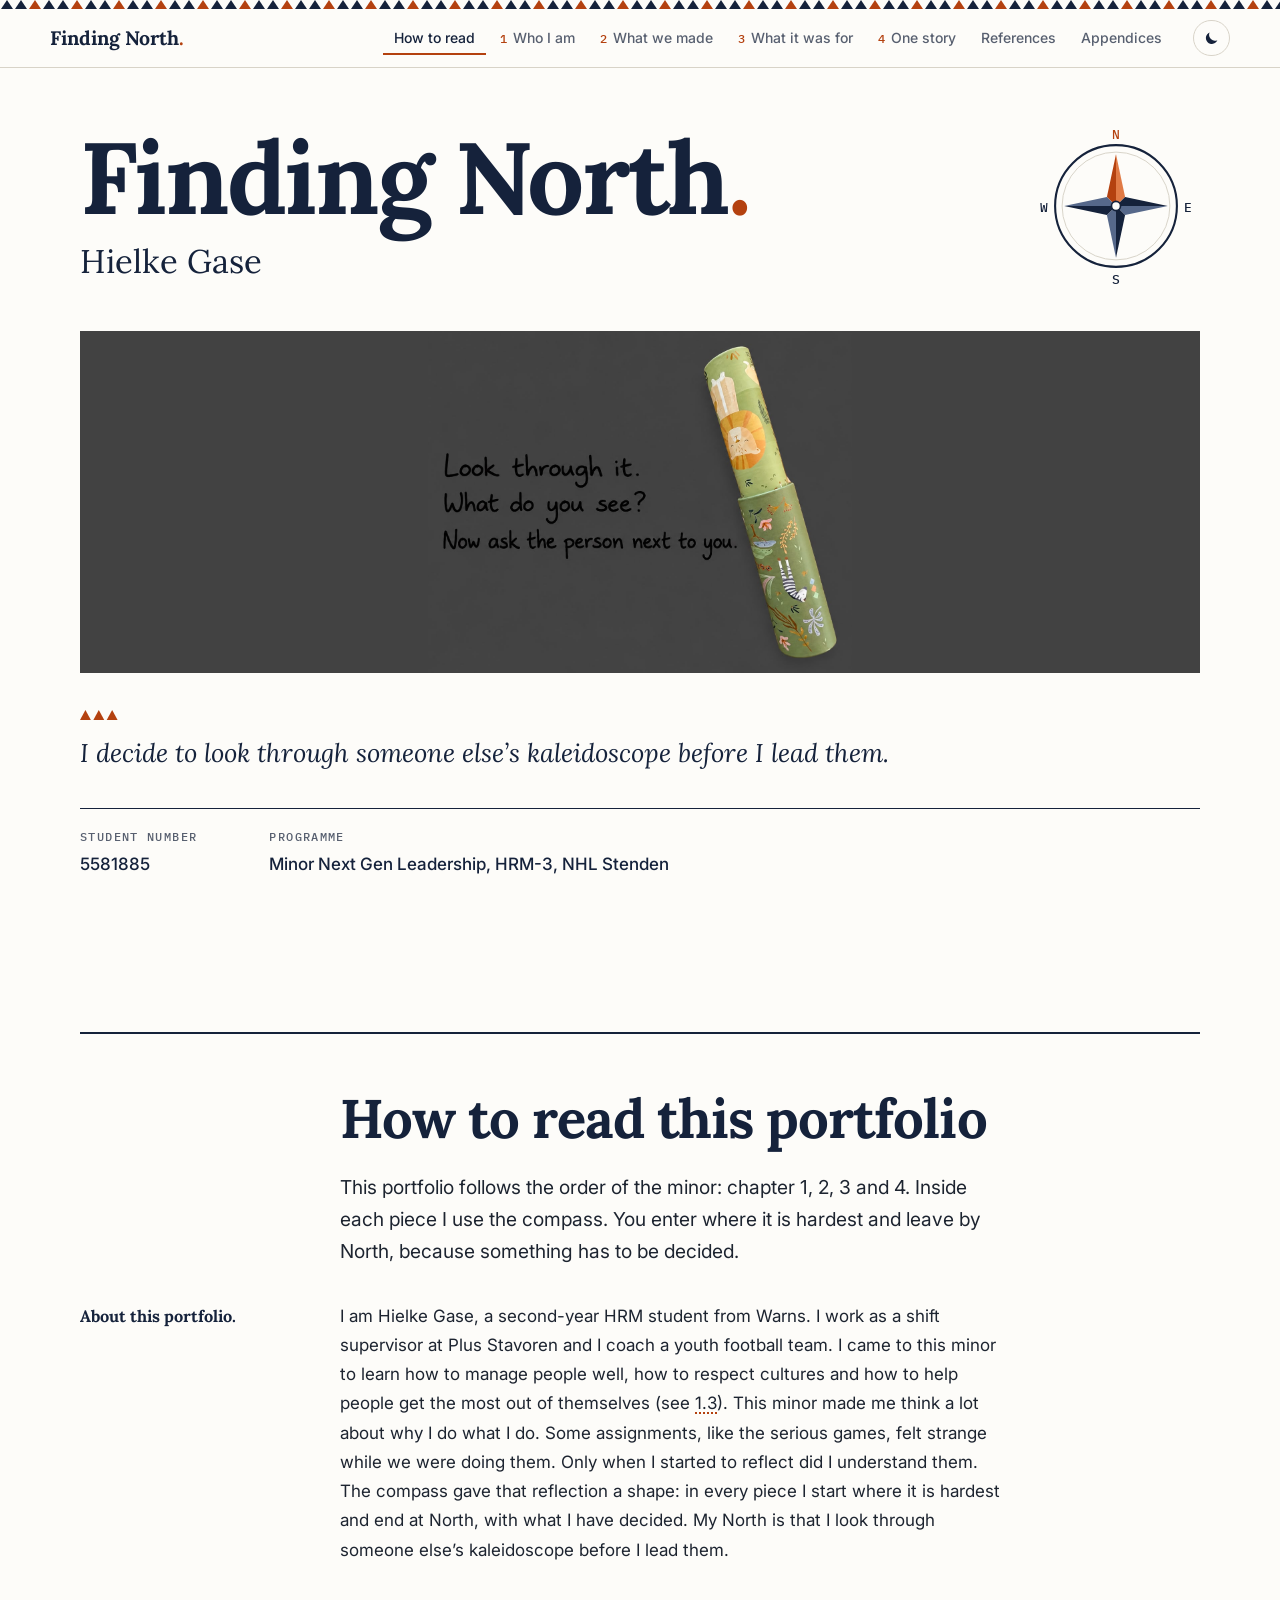
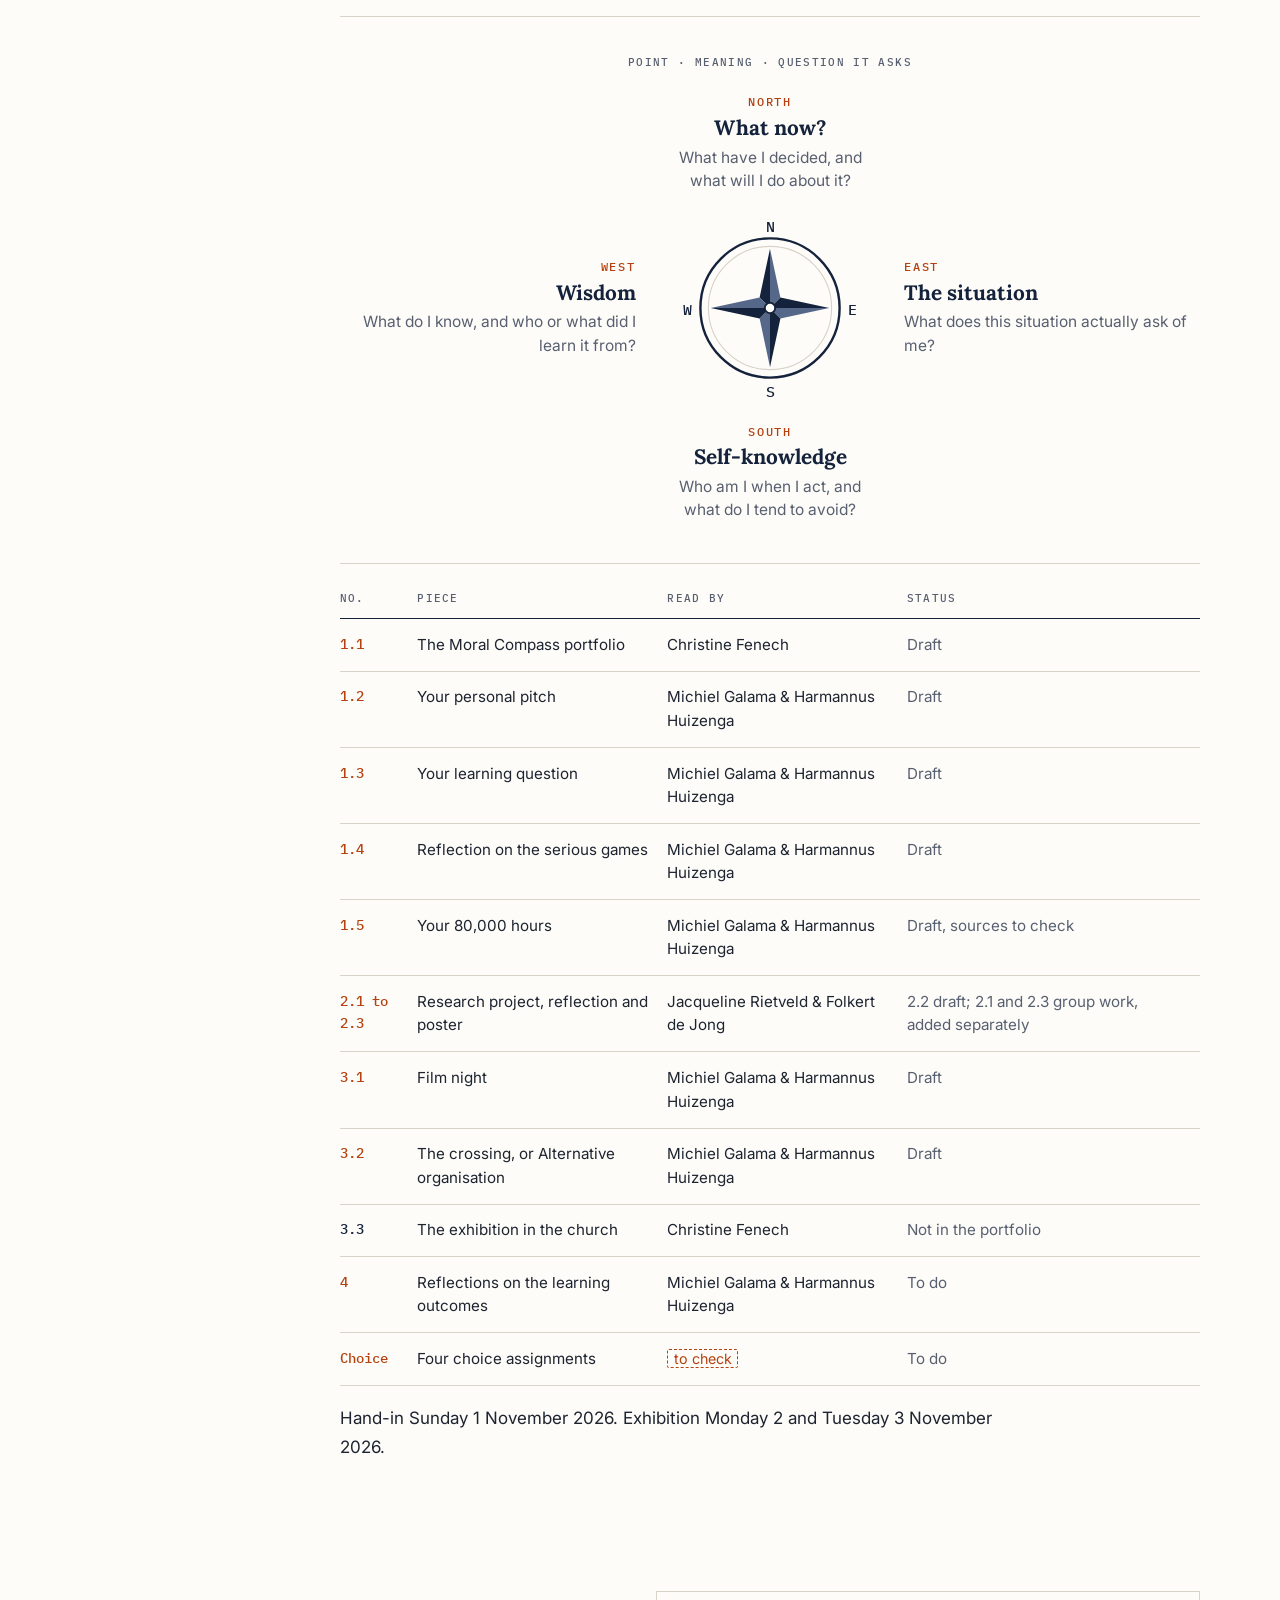
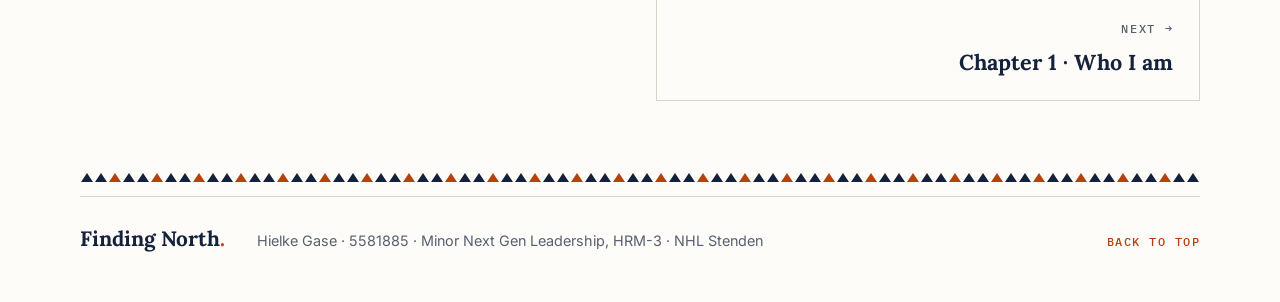
==== commit cbecef45: "Use the new kaleidoscope photo on the cover The whole photo is shown on a band in its own background" ====
--- a/index.html
+++ b/index.html
@@ -11,7 +11,7 @@
 <link rel="preconnect" href="https://fonts.googleapis.com">
 <link rel="preconnect" href="https://fonts.gstatic.com" crossorigin>
 <link rel="stylesheet" href="https://fonts.googleapis.com/css2?family=IBM+Plex+Mono:wght@400;500&family=Inter:ital,wght@0,400;0,500;0,600;1,400&family=Lora:ital,wght@0,400;0,700;1,400;1,500&display=swap">
-<link rel="stylesheet" href="assets/style.css?v=195eeb03">
+<link rel="stylesheet" href="assets/style.css?v=d30f3a4f">
 <script>try{var t=localStorage.getItem('finding-north-theme');if(t==='light'||t==='dark')document.documentElement.setAttribute('data-theme',t)}catch(e){}</script>
 <script src="assets/site.js?v=da602311" defer></script>
 </head>
@@ -19,7 +19,7 @@
 <a class="skip" href="#content">Skip to content</a>
 <header class="site-head"><svg class="tri-band" width="100%" height="9" aria-hidden="true" focusable="false"><defs><pattern id="tri-top" width="42" height="9" patternUnits="userSpaceOnUse"><path class="t-navy" d="M1 9 7 0l6 9Z"/><path class="t-navy" d="M15 9l6-9 6 9Z"/><path class="t-orange" d="M29 9l6-9 6 9Z"/></pattern></defs><rect width="100%" height="9" fill="url(#tri-top)"/></svg><nav class="nav" aria-label="Chapters"><a class="brand" href="index.html">Finding North<span class="dot">.</span></a><ul class="nav-list"><li class="nav-item"><a class="nav-link is-current" href="index.html#how-to-read" aria-current="page">How to read</a></li><li class="nav-item has-menu"><a class="nav-link" href="chapter-1.html"><span class="n">1</span>Who I am</a><div class="menu"><ul><li><a href="chapter-1.html#s1-1"><span class="m-num">1.1</span><span class="m-t">The Moral Compass portfolio</span></a></li><li><a href="chapter-1.html#s1-2"><span class="m-num">1.2</span><span class="m-t">Ask first.</span></a></li><li><a href="chapter-1.html#s1-3"><span class="m-num">1.3</span><span class="m-t">From learning to doing.</span></a></li><li><a href="chapter-1.html#s1-4"><span class="m-num">1.4</span><span class="m-t">Understand the situation first.</span></a></li><li><a href="chapter-1.html#s1-5"><span class="m-num">1.5</span><span class="m-t">Yes, but only if people grow.</span></a></li><li><a href="chapter-1.html#lo1"><span class="m-num">LO1</span><span class="m-t">How I have shown LO1</span></a></li></ul></div></li><li class="nav-item has-menu"><a class="nav-link" href="chapter-2.html"><span class="n">2</span>What we made</a><div class="menu"><ul><li><a href="chapter-2.html#s2-1"><span class="m-num">2.1</span><span class="m-t">The applied research project <span class="tag-tocome">To come</span></span></a></li><li><a href="chapter-2.html#s2-2"><span class="m-num">2.2</span><span class="m-t">I waited instead of asking.</span></a></li><li><a href="chapter-2.html#s2-3"><span class="m-num">2.3</span><span class="m-t">The group account of the research <span class="tag-tocome">To come</span></span></a></li><li><a href="chapter-2.html#lo2"><span class="m-num">LO2</span><span class="m-t">How I have shown LO2</span></a></li></ul></div></li><li class="nav-item has-menu"><a class="nav-link" href="chapter-3.html"><span class="n">3</span>What it was for</a><div class="menu"><ul><li><a href="chapter-3.html#s3-1"><span class="m-num">3.1</span><span class="m-t">Ask, decide and explain.</span></a></li><li><a href="chapter-3.html#s3-2"><span class="m-num">3.2</span><span class="m-t">“I have always done it like this.”</span></a></li><li><a href="chapter-3.html#lo3"><span class="m-num">LO3</span><span class="m-t">How I have shown LO3</span></a></li></ul></div></li><li class="nav-item has-menu"><a class="nav-link" href="chapter-4.html"><span class="n">4</span>One story</a><div class="menu"><ul><li><a href="chapter-4.html#s4"><span class="m-num">4</span><span class="m-t">A leader needs a team.</span></a></li><li><a href="chapter-4.html#choice-assignments"><span class="m-num"></span><span class="m-t">Choice assignments (four)</span></a></li><li class="m-sub"><a href="chapter-4.html#choice-assignment-1"><span class="m-num"></span><span class="m-t">Why be moral?</span></a></li><li class="m-sub"><a href="chapter-4.html#choice-assignment-2"><span class="m-num"></span><span class="m-t">Which animal do you manage?</span></a></li><li class="m-sub"><a href="chapter-4.html#choice-assignment-3"><span class="m-num"></span><span class="m-t">The video about the minor</span></a></li><li class="m-sub"><a href="chapter-4.html#choice-assignment-4"><span class="m-num"></span><span class="m-t">De Mentale Wasstraat</span></a></li></ul></div></li><li class="nav-item"><a class="nav-link" href="references.html">References</a></li><li class="nav-item has-menu"><a class="nav-link" href="appendices.html">Appendices</a><div class="menu"><ul><li><a href="appendices.html#appendix-a"><span class="m-num">A</span><span class="m-t">Original learning question</span></a></li><li><a href="appendices.html#appendix-b"><span class="m-num">B</span><span class="m-t">Statement on the use of AI</span></a></li><li><a href="appendices.html#appendix-c"><span class="m-num">C</span><span class="m-t">Group reflection Film Night, The Big Short (3.1)</span></a></li><li><a href="appendices.html#appendix-d"><span class="m-num">D</span><span class="m-t">Change Journey materials (1.4)</span></a></li><li><a href="appendices.html#appendix-e"><span class="m-num">E</span><span class="m-t">Chat with the store manager (3.2)</span></a></li></ul></div></li></ul><button class="theme-toggle" type="button" aria-label="Switch to dark theme" aria-pressed="false"><svg class="i-moon" viewBox="0 0 24 24" aria-hidden="true" focusable="false"><path d="M20.5 14.6A8.5 8.5 0 0 1 9.4 3.5a8.5 8.5 0 1 0 11.1 11.1Z"/></svg><svg class="i-sun" viewBox="0 0 24 24" aria-hidden="true" focusable="false"><circle cx="12" cy="12" r="4.2"/><path d="M12 2.5v2.2M12 19.3v2.2M2.5 12h2.2M19.3 12h2.2M5.3 5.3l1.6 1.6M17.1 17.1l1.6 1.6M5.3 18.7l1.6-1.6M17.1 6.9l1.6-1.6"/></svg></button></nav></header>
 <main id="content">
-<section class="cover" aria-label="Cover"><div class="cover-inner"><div class="cover-top"><div><h1 class="cover-title">Finding North<span class="dot">.</span></h1><p class="cover-name">Hielke Gase</p></div><div class="cover-compass"><svg class="compass compass--lg" viewBox="0 0 240 240" role="img" aria-label="Compass with North in orange"><circle class="c-ring" cx="120" cy="120" r="87"/><circle class="c-ring2" cx="120" cy="120" r="77"/><path class="c-act-a" d="M120,120L120,46L107,107Z"/><path class="c-act-b" d="M120,120L120,46L133,107Z"/><path class="c-a" d="M120,120L194,120L133,107Z"/><path class="c-b" d="M120,120L194,120L133,133Z"/><path class="c-a" d="M120,120L120,194L133,133Z"/><path class="c-b" d="M120,120L120,194L107,133Z"/><path class="c-a" d="M120,120L46,120L107,133Z"/><path class="c-b" d="M120,120L46,120L107,107Z"/><circle class="c-hub" cx="120" cy="120" r="6.5"/><text class="c-letter on" x="120" y="17">N</text><text class="c-letter" x="223" y="121">E</text><text class="c-letter" x="120" y="224">S</text><text class="c-letter" x="17" y="121">W</text></svg></div></div><figure class="cover-photo"><img src="fotos/kaleidoscope-cover.jpg" alt="The kaleidoscope, a paper tube with drawings of animals, on a wooden table" width="1948" height="988" fetchpriority="high" decoding="async"></figure><blockquote class="quote cover-quote"><svg class="tris" viewBox="0 0 38 10" aria-hidden="true" focusable="false"><path d="M0 10 5.5 0 11 10Z"/><path d="M13.5 10 19 0 24.5 10Z"/><path d="M27 10 32.5 0 38 10Z"/></svg><p>I decide to look through someone else’s kaleidoscope before I lead them.</p></blockquote><dl class="cover-meta"><div><dt>Student number</dt><dd>5581885</dd></div><div><dt>Programme</dt><dd>Minor Next Gen Leadership, HRM-3, NHL Stenden</dd></div></dl></div></section>
+<section class="cover" aria-label="Cover"><div class="cover-inner"><div class="cover-top"><div><h1 class="cover-title">Finding North<span class="dot">.</span></h1><p class="cover-name">Hielke Gase</p></div><div class="cover-compass"><svg class="compass compass--lg" viewBox="0 0 240 240" role="img" aria-label="Compass with North in orange"><circle class="c-ring" cx="120" cy="120" r="87"/><circle class="c-ring2" cx="120" cy="120" r="77"/><path class="c-act-a" d="M120,120L120,46L107,107Z"/><path class="c-act-b" d="M120,120L120,46L133,107Z"/><path class="c-a" d="M120,120L194,120L133,107Z"/><path class="c-b" d="M120,120L194,120L133,133Z"/><path class="c-a" d="M120,120L120,194L133,133Z"/><path class="c-b" d="M120,120L120,194L107,133Z"/><path class="c-a" d="M120,120L46,120L107,133Z"/><path class="c-b" d="M120,120L46,120L107,107Z"/><circle class="c-hub" cx="120" cy="120" r="6.5"/><text class="c-letter on" x="120" y="17">N</text><text class="c-letter" x="223" y="121">E</text><text class="c-letter" x="120" y="224">S</text><text class="c-letter" x="17" y="121">W</text></svg></div></div><figure class="cover-photo cover-photo--contain" style="--cover-bg:#424242"><img src="fotos/kaleidoscope-cover.png" alt="The kaleidoscope on a dark grey background, next to the handwritten words: Look through it. What do you see? Now ask the person next to you." width="1269" height="1025" fetchpriority="high" decoding="async"></figure><blockquote class="quote cover-quote"><svg class="tris" viewBox="0 0 38 10" aria-hidden="true" focusable="false"><path d="M0 10 5.5 0 11 10Z"/><path d="M13.5 10 19 0 24.5 10Z"/><path d="M27 10 32.5 0 38 10Z"/></svg><p>I decide to look through someone else’s kaleidoscope before I lead them.</p></blockquote><dl class="cover-meta"><div><dt>Student number</dt><dd>5581885</dd></div><div><dt>Programme</dt><dd>Minor Next Gen Leadership, HRM-3, NHL Stenden</dd></div></dl></div></section>
 <section class="part part--part" id="how-to-read" aria-labelledby="how-to-read-h"><div class="flow"><div class="sec-rule ch-rule" aria-hidden="true"></div><header class="part-head wide"><h2 class="part-title" id="how-to-read-h">How to read this portfolio</h2></header><p class="lead">This portfolio follows the order of the minor: chapter 1, 2, 3 and 4. Inside each piece I use the compass. You enter where it is hardest and leave by North, because something has to be decided.</p><p class="side"><span>About this portfolio.</span></p><p class="has-side">I am Hielke Gase, a second-year HRM student from Warns. I work as a shift supervisor at Plus Stavoren and I coach a youth football team. I came to this minor to learn how to manage people well, how to respect cultures and how to help people get the most out of themselves (see <a class="xref" href="chapter-1.html#s1-3">1.3</a>). This minor made me think a lot about why I do what I do. Some assignments, like the serious games, felt strange while we were doing them. Only when I started to reflect did I understand them. The compass gave that reflection a shape: in every piece I start where it is hardest and end at North, with what I have decided. My North is that I look through someone else’s kaleidoscope before I lead them.</p><div class="compass-key wide"><p class="ck-legend">Point <span aria-hidden="true">·</span> Meaning <span aria-hidden="true">·</span> Question it asks</p><div class="ck-grid"><div class="ck ck--e"><p class="kicker">East</p><p class="ck-meaning">The situation</p><p class="ck-q">What does this situation actually ask of me?</p></div><div class="ck ck--w"><p class="kicker">West</p><p class="ck-meaning">Wisdom</p><p class="ck-q">What do I know, and who or what did I learn it from?</p></div><div class="ck ck--s"><p class="kicker">South</p><p class="ck-meaning">Self-knowledge</p><p class="ck-q">Who am I when I act, and what do I tend to avoid?</p></div><div class="ck ck--n"><p class="kicker">North</p><p class="ck-meaning">What now?</p><p class="ck-q">What have I decided, and what will I do about it?</p></div><div class="ck ck--c"><svg class="compass compass--lg" viewBox="0 0 240 240" role="img" aria-label="Compass with the four points"><circle class="c-ring" cx="120" cy="120" r="87"/><circle class="c-ring2" cx="120" cy="120" r="77"/><path class="c-a" d="M120,120L120,46L107,107Z"/><path class="c-b" d="M120,120L120,46L133,107Z"/><path class="c-a" d="M120,120L194,120L133,107Z"/><path class="c-b" d="M120,120L194,120L133,133Z"/><path class="c-a" d="M120,120L120,194L133,133Z"/><path class="c-b" d="M120,120L120,194L107,133Z"/><path class="c-a" d="M120,120L46,120L107,133Z"/><path class="c-b" d="M120,120L46,120L107,107Z"/><circle class="c-hub" cx="120" cy="120" r="6.5"/><text class="c-letter" x="120" y="17">N</text><text class="c-letter" x="223" y="121">E</text><text class="c-letter" x="120" y="224">S</text><text class="c-letter" x="17" y="121">W</text></svg></div></div></div><div class="table-wrap wide"><table class="t-cols-4 t-overview"><thead><tr><th scope="col">No.</th><th scope="col">Piece</th><th scope="col">Read by</th><th scope="col">Status</th></tr></thead><tbody><tr><th scope="row"><a href="chapter-1.html#s1-1">1.1</a></th><td>The Moral Compass portfolio</td><td>Christine Fenech</td><td>Draft</td></tr><tr><th scope="row"><a href="chapter-1.html#s1-2">1.2</a></th><td>Your personal pitch</td><td>Michiel Galama &amp; Harmannus Huizenga</td><td>Draft</td></tr><tr><th scope="row"><a href="chapter-1.html#s1-3">1.3</a></th><td>Your learning question</td><td>Michiel Galama &amp; Harmannus Huizenga</td><td>Draft</td></tr><tr><th scope="row"><a href="chapter-1.html#s1-4">1.4</a></th><td>Reflection on the serious games</td><td>Michiel Galama &amp; Harmannus Huizenga</td><td>Draft</td></tr><tr><th scope="row"><a href="chapter-1.html#s1-5">1.5</a></th><td>Your 80,000 hours</td><td>Michiel Galama &amp; Harmannus Huizenga</td><td>Draft, sources to check</td></tr><tr><th scope="row"><a href="chapter-2.html#s2-1">2.1 to 2.3</a></th><td>Research project, reflection and poster</td><td>Jacqueline Rietveld &amp; Folkert de Jong</td><td>2.2 draft; 2.1 and 2.3 group work, added separately</td></tr><tr><th scope="row"><a href="chapter-3.html#s3-1">3.1</a></th><td>Film night</td><td>Michiel Galama &amp; Harmannus Huizenga</td><td>Draft</td></tr><tr><th scope="row"><a href="chapter-3.html#s3-2">3.2</a></th><td>The crossing, or Alternative organisation</td><td>Michiel Galama &amp; Harmannus Huizenga</td><td>Draft</td></tr><tr><th scope="row">3.3</th><td>The exhibition in the church</td><td>Christine Fenech</td><td>Not in the portfolio</td></tr><tr><th scope="row"><a href="chapter-4.html#s4">4</a></th><td>Reflections on the learning outcomes</td><td>Michiel Galama &amp; Harmannus Huizenga</td><td>To do</td></tr><tr><th scope="row"><a href="chapter-4.html#choice-assignments">Choice</a></th><td>Four choice assignments</td><td><span class="todo-inline">to check</span></td><td>To do</td></tr></tbody></table></div><p>Hand-in Sunday 1 November 2026. Exhibition Monday 2 and Tuesday 3 November 2026.</p></div>
 </section>
 </main>
--- a/assets/style.css
+++ b/assets/style.css
@@ -311,6 +311,9 @@
   object-fit: cover; object-position: 50% 52%;
   filter: var(--img-filter);
 }
+/* Whole photo on a band in its own background colour; the filter sits on the band so photo and band stay the same colour. */
+.cover-photo--contain { background: var(--cover-bg, transparent); filter: var(--img-filter); }
+.cover-photo--contain img { height: clamp(16rem, 38vh, 28rem); object-fit: contain; filter: none; }
 .cover-quote { margin-top: 2.3rem; max-width: 54rem; }
 .cover-quote p { font-size: 1.85rem; }
 .cover-meta {
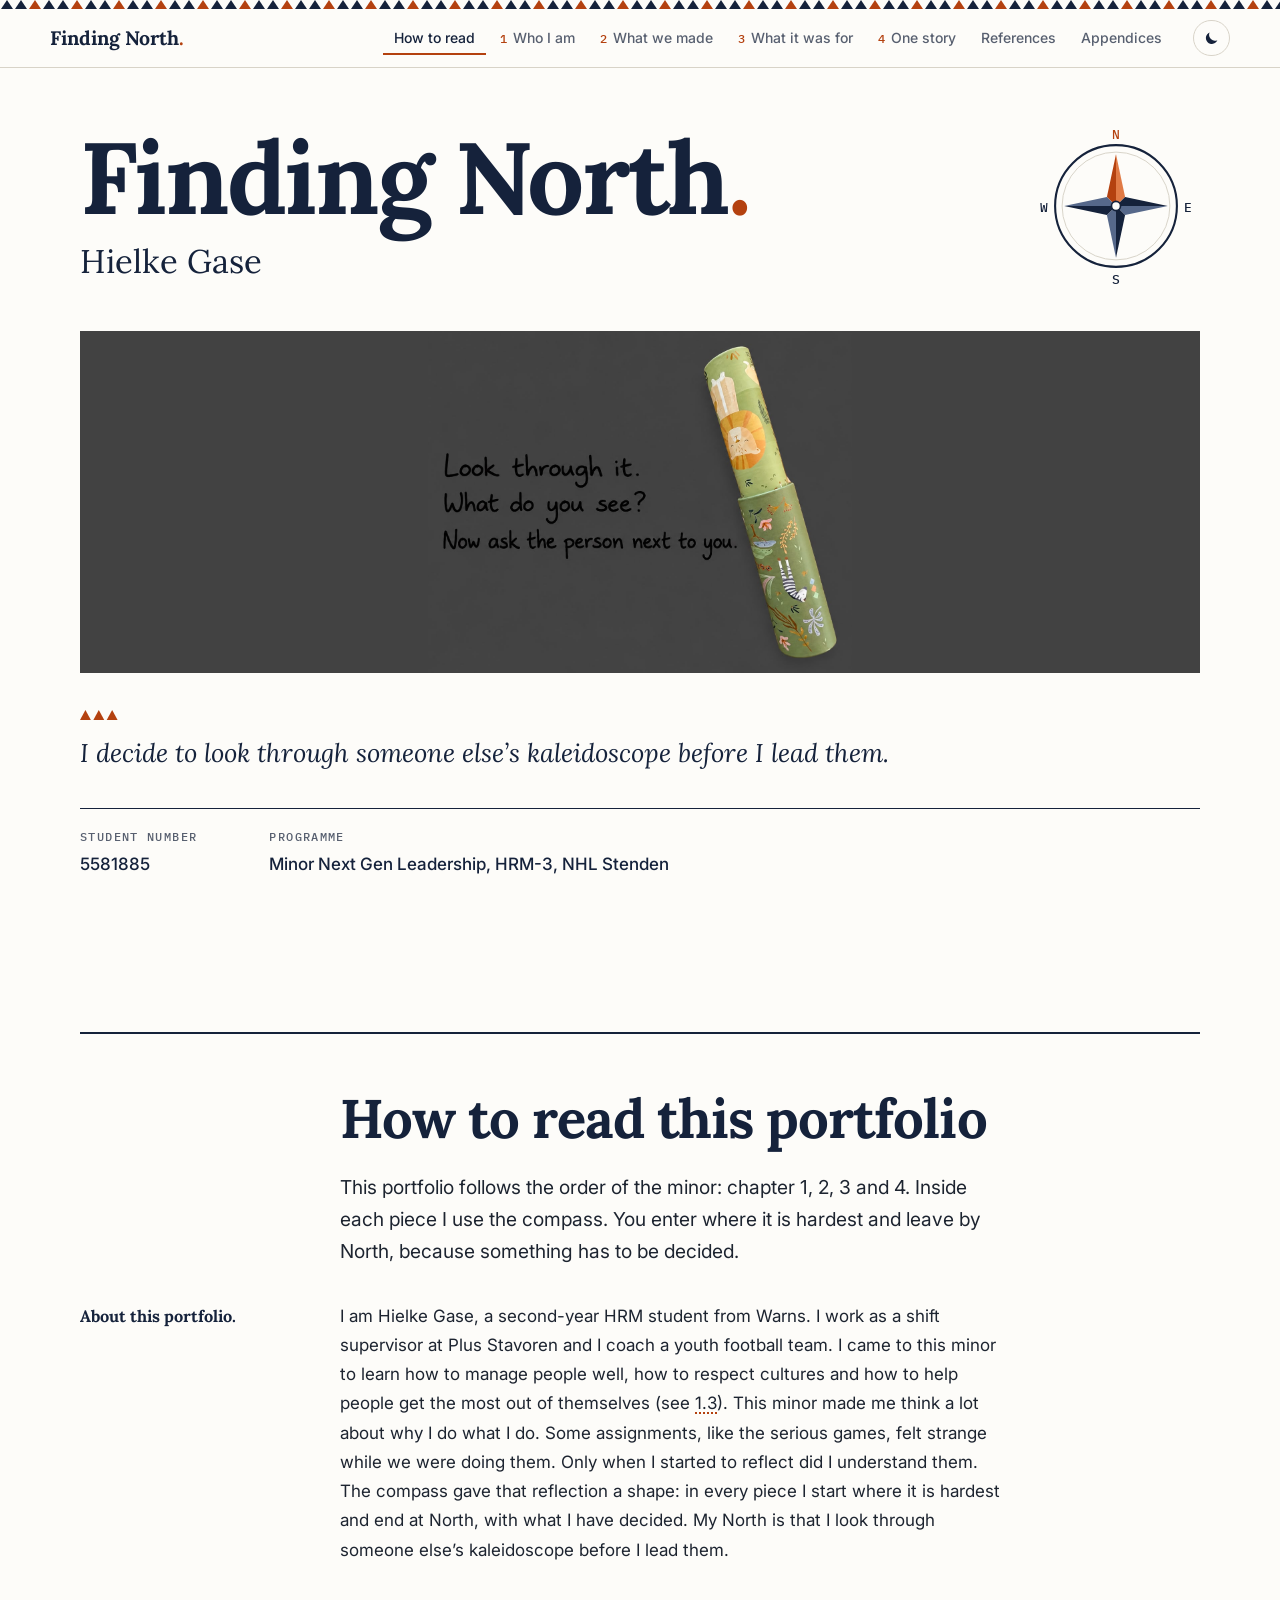
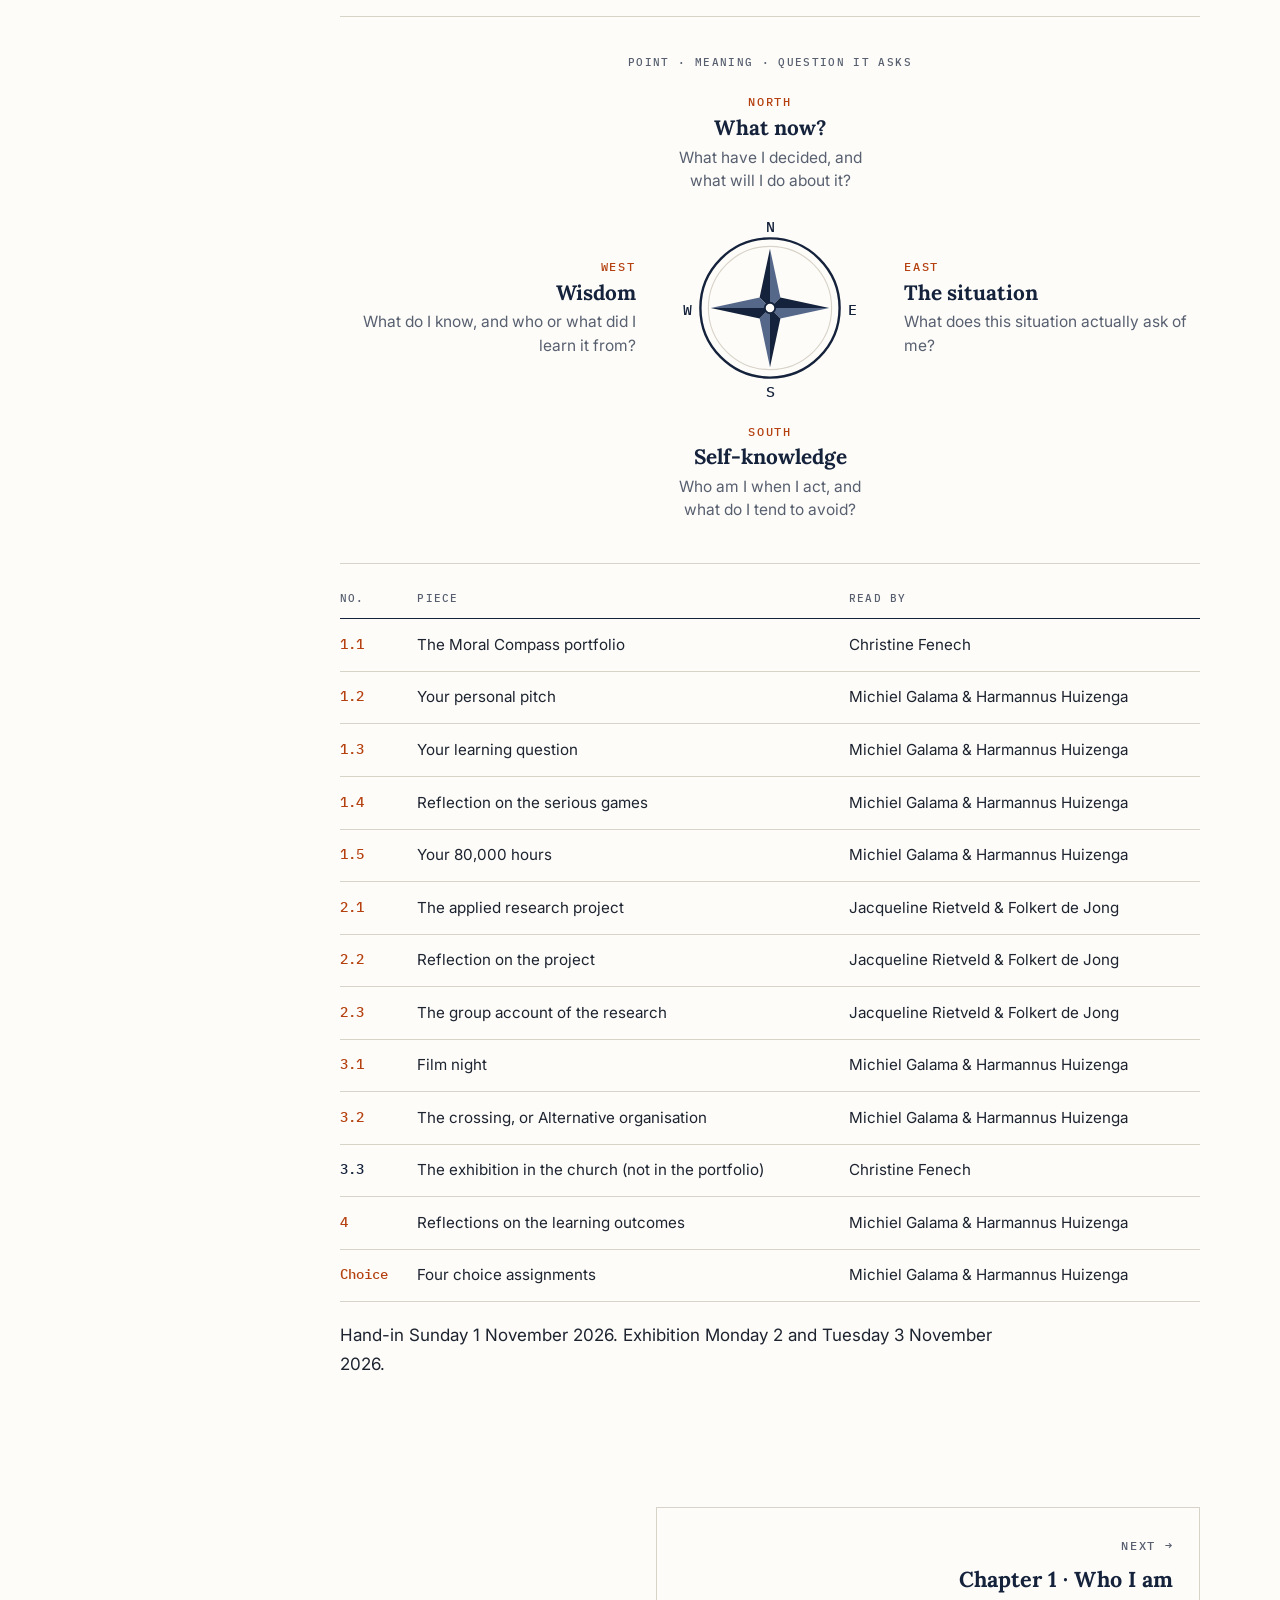
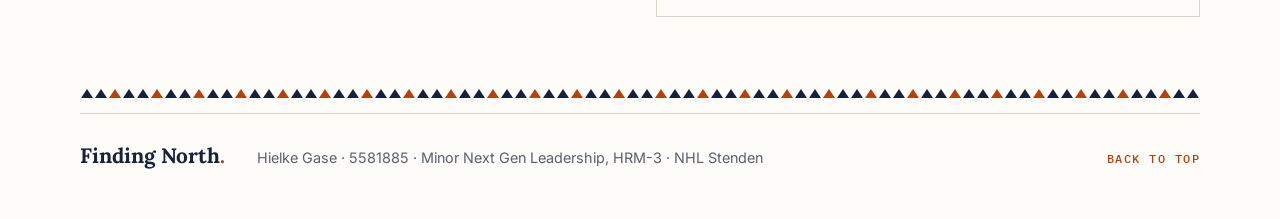
==== commit 7a259b3b: "Simplify the overview table in How to read - Drop the Status column - Give 2.1, 2.2 and 2.3 a row ea" ====
--- a/index.html
+++ b/index.html
@@ -11,16 +11,16 @@
 <link rel="preconnect" href="https://fonts.googleapis.com">
 <link rel="preconnect" href="https://fonts.gstatic.com" crossorigin>
 <link rel="stylesheet" href="https://fonts.googleapis.com/css2?family=IBM+Plex+Mono:wght@400;500&family=Inter:ital,wght@0,400;0,500;0,600;1,400&family=Lora:ital,wght@0,400;0,700;1,400;1,500&display=swap">
-<link rel="stylesheet" href="assets/style.css?v=d30f3a4f">
+<link rel="stylesheet" href="assets/style.css?v=d7d1a3f1">
 <script>try{var t=localStorage.getItem('finding-north-theme');if(t==='light'||t==='dark')document.documentElement.setAttribute('data-theme',t)}catch(e){}</script>
 <script src="assets/site.js?v=da602311" defer></script>
 </head>
 <body id="top">
 <a class="skip" href="#content">Skip to content</a>
-<header class="site-head"><svg class="tri-band" width="100%" height="9" aria-hidden="true" focusable="false"><defs><pattern id="tri-top" width="42" height="9" patternUnits="userSpaceOnUse"><path class="t-navy" d="M1 9 7 0l6 9Z"/><path class="t-navy" d="M15 9l6-9 6 9Z"/><path class="t-orange" d="M29 9l6-9 6 9Z"/></pattern></defs><rect width="100%" height="9" fill="url(#tri-top)"/></svg><nav class="nav" aria-label="Chapters"><a class="brand" href="index.html">Finding North<span class="dot">.</span></a><ul class="nav-list"><li class="nav-item"><a class="nav-link is-current" href="index.html#how-to-read" aria-current="page">How to read</a></li><li class="nav-item has-menu"><a class="nav-link" href="chapter-1.html"><span class="n">1</span>Who I am</a><div class="menu"><ul><li><a href="chapter-1.html#s1-1"><span class="m-num">1.1</span><span class="m-t">The Moral Compass portfolio</span></a></li><li><a href="chapter-1.html#s1-2"><span class="m-num">1.2</span><span class="m-t">Ask first.</span></a></li><li><a href="chapter-1.html#s1-3"><span class="m-num">1.3</span><span class="m-t">From learning to doing.</span></a></li><li><a href="chapter-1.html#s1-4"><span class="m-num">1.4</span><span class="m-t">Understand the situation first.</span></a></li><li><a href="chapter-1.html#s1-5"><span class="m-num">1.5</span><span class="m-t">Yes, but only if people grow.</span></a></li><li><a href="chapter-1.html#lo1"><span class="m-num">LO1</span><span class="m-t">How I have shown LO1</span></a></li></ul></div></li><li class="nav-item has-menu"><a class="nav-link" href="chapter-2.html"><span class="n">2</span>What we made</a><div class="menu"><ul><li><a href="chapter-2.html#s2-1"><span class="m-num">2.1</span><span class="m-t">The applied research project <span class="tag-tocome">To come</span></span></a></li><li><a href="chapter-2.html#s2-2"><span class="m-num">2.2</span><span class="m-t">I waited instead of asking.</span></a></li><li><a href="chapter-2.html#s2-3"><span class="m-num">2.3</span><span class="m-t">The group account of the research <span class="tag-tocome">To come</span></span></a></li><li><a href="chapter-2.html#lo2"><span class="m-num">LO2</span><span class="m-t">How I have shown LO2</span></a></li></ul></div></li><li class="nav-item has-menu"><a class="nav-link" href="chapter-3.html"><span class="n">3</span>What it was for</a><div class="menu"><ul><li><a href="chapter-3.html#s3-1"><span class="m-num">3.1</span><span class="m-t">Ask, decide and explain.</span></a></li><li><a href="chapter-3.html#s3-2"><span class="m-num">3.2</span><span class="m-t">“I have always done it like this.”</span></a></li><li><a href="chapter-3.html#lo3"><span class="m-num">LO3</span><span class="m-t">How I have shown LO3</span></a></li></ul></div></li><li class="nav-item has-menu"><a class="nav-link" href="chapter-4.html"><span class="n">4</span>One story</a><div class="menu"><ul><li><a href="chapter-4.html#s4"><span class="m-num">4</span><span class="m-t">A leader needs a team.</span></a></li><li><a href="chapter-4.html#choice-assignments"><span class="m-num"></span><span class="m-t">Choice assignments (four)</span></a></li><li class="m-sub"><a href="chapter-4.html#choice-assignment-1"><span class="m-num"></span><span class="m-t">Why be moral?</span></a></li><li class="m-sub"><a href="chapter-4.html#choice-assignment-2"><span class="m-num"></span><span class="m-t">Which animal do you manage?</span></a></li><li class="m-sub"><a href="chapter-4.html#choice-assignment-3"><span class="m-num"></span><span class="m-t">The video about the minor</span></a></li><li class="m-sub"><a href="chapter-4.html#choice-assignment-4"><span class="m-num"></span><span class="m-t">De Mentale Wasstraat</span></a></li></ul></div></li><li class="nav-item"><a class="nav-link" href="references.html">References</a></li><li class="nav-item has-menu"><a class="nav-link" href="appendices.html">Appendices</a><div class="menu"><ul><li><a href="appendices.html#appendix-a"><span class="m-num">A</span><span class="m-t">Original learning question</span></a></li><li><a href="appendices.html#appendix-b"><span class="m-num">B</span><span class="m-t">Statement on the use of AI</span></a></li><li><a href="appendices.html#appendix-c"><span class="m-num">C</span><span class="m-t">Group reflection Film Night, The Big Short (3.1)</span></a></li><li><a href="appendices.html#appendix-d"><span class="m-num">D</span><span class="m-t">Change Journey materials (1.4)</span></a></li><li><a href="appendices.html#appendix-e"><span class="m-num">E</span><span class="m-t">Chat with the store manager (3.2)</span></a></li></ul></div></li></ul><button class="theme-toggle" type="button" aria-label="Switch to dark theme" aria-pressed="false"><svg class="i-moon" viewBox="0 0 24 24" aria-hidden="true" focusable="false"><path d="M20.5 14.6A8.5 8.5 0 0 1 9.4 3.5a8.5 8.5 0 1 0 11.1 11.1Z"/></svg><svg class="i-sun" viewBox="0 0 24 24" aria-hidden="true" focusable="false"><circle cx="12" cy="12" r="4.2"/><path d="M12 2.5v2.2M12 19.3v2.2M2.5 12h2.2M19.3 12h2.2M5.3 5.3l1.6 1.6M17.1 17.1l1.6 1.6M5.3 18.7l1.6-1.6M17.1 6.9l1.6-1.6"/></svg></button></nav></header>
+<header class="site-head"><svg class="tri-band" width="100%" height="9" aria-hidden="true" focusable="false"><defs><pattern id="tri-top" width="42" height="9" patternUnits="userSpaceOnUse"><path class="t-navy" d="M1 9 7 0l6 9Z"/><path class="t-navy" d="M15 9l6-9 6 9Z"/><path class="t-orange" d="M29 9l6-9 6 9Z"/></pattern></defs><rect width="100%" height="9" fill="url(#tri-top)"/></svg><nav class="nav" aria-label="Chapters"><a class="brand" href="index.html">Finding North<span class="dot">.</span></a><ul class="nav-list"><li class="nav-item"><a class="nav-link is-current" href="index.html#how-to-read" aria-current="page">How to read</a></li><li class="nav-item has-menu"><a class="nav-link" href="chapter-1.html"><span class="n">1</span>Who I am</a><div class="menu"><ul><li><a href="chapter-1.html#s1-1"><span class="m-num">1.1</span><span class="m-t">The Moral Compass portfolio</span></a></li><li><a href="chapter-1.html#s1-2"><span class="m-num">1.2</span><span class="m-t">Ask first.</span></a></li><li><a href="chapter-1.html#s1-3"><span class="m-num">1.3</span><span class="m-t">From learning to doing.</span></a></li><li><a href="chapter-1.html#s1-4"><span class="m-num">1.4</span><span class="m-t">Understand the situation first.</span></a></li><li><a href="chapter-1.html#s1-5"><span class="m-num">1.5</span><span class="m-t">Yes, but only if people grow.</span></a></li><li><a href="chapter-1.html#lo1"><span class="m-num">LO1</span><span class="m-t">How I have shown LO1</span></a></li></ul></div></li><li class="nav-item has-menu"><a class="nav-link" href="chapter-2.html"><span class="n">2</span>What we made</a><div class="menu"><ul><li><a href="chapter-2.html#s2-1"><span class="m-num">2.1</span><span class="m-t">The applied research project <span class="tag-tocome">To come</span></span></a></li><li><a href="chapter-2.html#s2-2"><span class="m-num">2.2</span><span class="m-t">I waited instead of asking.</span></a></li><li><a href="chapter-2.html#s2-3"><span class="m-num">2.3</span><span class="m-t">The group account of the research</span></a></li><li><a href="chapter-2.html#lo2"><span class="m-num">LO2</span><span class="m-t">How I have shown LO2</span></a></li></ul></div></li><li class="nav-item has-menu"><a class="nav-link" href="chapter-3.html"><span class="n">3</span>What it was for</a><div class="menu"><ul><li><a href="chapter-3.html#s3-1"><span class="m-num">3.1</span><span class="m-t">Ask, decide and explain.</span></a></li><li><a href="chapter-3.html#s3-2"><span class="m-num">3.2</span><span class="m-t">“I have always done it like this.”</span></a></li><li><a href="chapter-3.html#lo3"><span class="m-num">LO3</span><span class="m-t">How I have shown LO3</span></a></li></ul></div></li><li class="nav-item has-menu"><a class="nav-link" href="chapter-4.html"><span class="n">4</span>One story</a><div class="menu"><ul><li><a href="chapter-4.html#s4"><span class="m-num">4</span><span class="m-t">A leader needs a team.</span></a></li><li><a href="chapter-4.html#choice-assignments"><span class="m-num"></span><span class="m-t">Choice assignments (four)</span></a></li><li class="m-sub"><a href="chapter-4.html#choice-assignment-1"><span class="m-num"></span><span class="m-t">Why be moral?</span></a></li><li class="m-sub"><a href="chapter-4.html#choice-assignment-2"><span class="m-num"></span><span class="m-t">Which animal do you manage?</span></a></li><li class="m-sub"><a href="chapter-4.html#choice-assignment-3"><span class="m-num"></span><span class="m-t">The video about the minor</span></a></li><li class="m-sub"><a href="chapter-4.html#choice-assignment-4"><span class="m-num"></span><span class="m-t">De Mentale Wasstraat</span></a></li></ul></div></li><li class="nav-item"><a class="nav-link" href="references.html">References</a></li><li class="nav-item has-menu"><a class="nav-link" href="appendices.html">Appendices</a><div class="menu"><ul><li><a href="appendices.html#appendix-a"><span class="m-num">A</span><span class="m-t">Original learning question</span></a></li><li><a href="appendices.html#appendix-b"><span class="m-num">B</span><span class="m-t">Statement on the use of AI</span></a></li><li><a href="appendices.html#appendix-c"><span class="m-num">C</span><span class="m-t">Group reflection Film Night, The Big Short (3.1)</span></a></li><li><a href="appendices.html#appendix-d"><span class="m-num">D</span><span class="m-t">Change Journey materials (1.4)</span></a></li><li><a href="appendices.html#appendix-e"><span class="m-num">E</span><span class="m-t">Chat with the store manager (3.2)</span></a></li></ul></div></li></ul><button class="theme-toggle" type="button" aria-label="Switch to dark theme" aria-pressed="false"><svg class="i-moon" viewBox="0 0 24 24" aria-hidden="true" focusable="false"><path d="M20.5 14.6A8.5 8.5 0 0 1 9.4 3.5a8.5 8.5 0 1 0 11.1 11.1Z"/></svg><svg class="i-sun" viewBox="0 0 24 24" aria-hidden="true" focusable="false"><circle cx="12" cy="12" r="4.2"/><path d="M12 2.5v2.2M12 19.3v2.2M2.5 12h2.2M19.3 12h2.2M5.3 5.3l1.6 1.6M17.1 17.1l1.6 1.6M5.3 18.7l1.6-1.6M17.1 6.9l1.6-1.6"/></svg></button></nav></header>
 <main id="content">
 <section class="cover" aria-label="Cover"><div class="cover-inner"><div class="cover-top"><div><h1 class="cover-title">Finding North<span class="dot">.</span></h1><p class="cover-name">Hielke Gase</p></div><div class="cover-compass"><svg class="compass compass--lg" viewBox="0 0 240 240" role="img" aria-label="Compass with North in orange"><circle class="c-ring" cx="120" cy="120" r="87"/><circle class="c-ring2" cx="120" cy="120" r="77"/><path class="c-act-a" d="M120,120L120,46L107,107Z"/><path class="c-act-b" d="M120,120L120,46L133,107Z"/><path class="c-a" d="M120,120L194,120L133,107Z"/><path class="c-b" d="M120,120L194,120L133,133Z"/><path class="c-a" d="M120,120L120,194L133,133Z"/><path class="c-b" d="M120,120L120,194L107,133Z"/><path class="c-a" d="M120,120L46,120L107,133Z"/><path class="c-b" d="M120,120L46,120L107,107Z"/><circle class="c-hub" cx="120" cy="120" r="6.5"/><text class="c-letter on" x="120" y="17">N</text><text class="c-letter" x="223" y="121">E</text><text class="c-letter" x="120" y="224">S</text><text class="c-letter" x="17" y="121">W</text></svg></div></div><figure class="cover-photo cover-photo--contain" style="--cover-bg:#424242"><img src="fotos/kaleidoscope-cover.png" alt="The kaleidoscope on a dark grey background, next to the handwritten words: Look through it. What do you see? Now ask the person next to you." width="1269" height="1025" fetchpriority="high" decoding="async"></figure><blockquote class="quote cover-quote"><svg class="tris" viewBox="0 0 38 10" aria-hidden="true" focusable="false"><path d="M0 10 5.5 0 11 10Z"/><path d="M13.5 10 19 0 24.5 10Z"/><path d="M27 10 32.5 0 38 10Z"/></svg><p>I decide to look through someone else’s kaleidoscope before I lead them.</p></blockquote><dl class="cover-meta"><div><dt>Student number</dt><dd>5581885</dd></div><div><dt>Programme</dt><dd>Minor Next Gen Leadership, HRM-3, NHL Stenden</dd></div></dl></div></section>
-<section class="part part--part" id="how-to-read" aria-labelledby="how-to-read-h"><div class="flow"><div class="sec-rule ch-rule" aria-hidden="true"></div><header class="part-head wide"><h2 class="part-title" id="how-to-read-h">How to read this portfolio</h2></header><p class="lead">This portfolio follows the order of the minor: chapter 1, 2, 3 and 4. Inside each piece I use the compass. You enter where it is hardest and leave by North, because something has to be decided.</p><p class="side"><span>About this portfolio.</span></p><p class="has-side">I am Hielke Gase, a second-year HRM student from Warns. I work as a shift supervisor at Plus Stavoren and I coach a youth football team. I came to this minor to learn how to manage people well, how to respect cultures and how to help people get the most out of themselves (see <a class="xref" href="chapter-1.html#s1-3">1.3</a>). This minor made me think a lot about why I do what I do. Some assignments, like the serious games, felt strange while we were doing them. Only when I started to reflect did I understand them. The compass gave that reflection a shape: in every piece I start where it is hardest and end at North, with what I have decided. My North is that I look through someone else’s kaleidoscope before I lead them.</p><div class="compass-key wide"><p class="ck-legend">Point <span aria-hidden="true">·</span> Meaning <span aria-hidden="true">·</span> Question it asks</p><div class="ck-grid"><div class="ck ck--e"><p class="kicker">East</p><p class="ck-meaning">The situation</p><p class="ck-q">What does this situation actually ask of me?</p></div><div class="ck ck--w"><p class="kicker">West</p><p class="ck-meaning">Wisdom</p><p class="ck-q">What do I know, and who or what did I learn it from?</p></div><div class="ck ck--s"><p class="kicker">South</p><p class="ck-meaning">Self-knowledge</p><p class="ck-q">Who am I when I act, and what do I tend to avoid?</p></div><div class="ck ck--n"><p class="kicker">North</p><p class="ck-meaning">What now?</p><p class="ck-q">What have I decided, and what will I do about it?</p></div><div class="ck ck--c"><svg class="compass compass--lg" viewBox="0 0 240 240" role="img" aria-label="Compass with the four points"><circle class="c-ring" cx="120" cy="120" r="87"/><circle class="c-ring2" cx="120" cy="120" r="77"/><path class="c-a" d="M120,120L120,46L107,107Z"/><path class="c-b" d="M120,120L120,46L133,107Z"/><path class="c-a" d="M120,120L194,120L133,107Z"/><path class="c-b" d="M120,120L194,120L133,133Z"/><path class="c-a" d="M120,120L120,194L133,133Z"/><path class="c-b" d="M120,120L120,194L107,133Z"/><path class="c-a" d="M120,120L46,120L107,133Z"/><path class="c-b" d="M120,120L46,120L107,107Z"/><circle class="c-hub" cx="120" cy="120" r="6.5"/><text class="c-letter" x="120" y="17">N</text><text class="c-letter" x="223" y="121">E</text><text class="c-letter" x="120" y="224">S</text><text class="c-letter" x="17" y="121">W</text></svg></div></div></div><div class="table-wrap wide"><table class="t-cols-4 t-overview"><thead><tr><th scope="col">No.</th><th scope="col">Piece</th><th scope="col">Read by</th><th scope="col">Status</th></tr></thead><tbody><tr><th scope="row"><a href="chapter-1.html#s1-1">1.1</a></th><td>The Moral Compass portfolio</td><td>Christine Fenech</td><td>Draft</td></tr><tr><th scope="row"><a href="chapter-1.html#s1-2">1.2</a></th><td>Your personal pitch</td><td>Michiel Galama &amp; Harmannus Huizenga</td><td>Draft</td></tr><tr><th scope="row"><a href="chapter-1.html#s1-3">1.3</a></th><td>Your learning question</td><td>Michiel Galama &amp; Harmannus Huizenga</td><td>Draft</td></tr><tr><th scope="row"><a href="chapter-1.html#s1-4">1.4</a></th><td>Reflection on the serious games</td><td>Michiel Galama &amp; Harmannus Huizenga</td><td>Draft</td></tr><tr><th scope="row"><a href="chapter-1.html#s1-5">1.5</a></th><td>Your 80,000 hours</td><td>Michiel Galama &amp; Harmannus Huizenga</td><td>Draft, sources to check</td></tr><tr><th scope="row"><a href="chapter-2.html#s2-1">2.1 to 2.3</a></th><td>Research project, reflection and poster</td><td>Jacqueline Rietveld &amp; Folkert de Jong</td><td>2.2 draft; 2.1 and 2.3 group work, added separately</td></tr><tr><th scope="row"><a href="chapter-3.html#s3-1">3.1</a></th><td>Film night</td><td>Michiel Galama &amp; Harmannus Huizenga</td><td>Draft</td></tr><tr><th scope="row"><a href="chapter-3.html#s3-2">3.2</a></th><td>The crossing, or Alternative organisation</td><td>Michiel Galama &amp; Harmannus Huizenga</td><td>Draft</td></tr><tr><th scope="row">3.3</th><td>The exhibition in the church</td><td>Christine Fenech</td><td>Not in the portfolio</td></tr><tr><th scope="row"><a href="chapter-4.html#s4">4</a></th><td>Reflections on the learning outcomes</td><td>Michiel Galama &amp; Harmannus Huizenga</td><td>To do</td></tr><tr><th scope="row"><a href="chapter-4.html#choice-assignments">Choice</a></th><td>Four choice assignments</td><td><span class="todo-inline">to check</span></td><td>To do</td></tr></tbody></table></div><p>Hand-in Sunday 1 November 2026. Exhibition Monday 2 and Tuesday 3 November 2026.</p></div>
+<section class="part part--part" id="how-to-read" aria-labelledby="how-to-read-h"><div class="flow"><div class="sec-rule ch-rule" aria-hidden="true"></div><header class="part-head wide"><h2 class="part-title" id="how-to-read-h">How to read this portfolio</h2></header><p class="lead">This portfolio follows the order of the minor: chapter 1, 2, 3 and 4. Inside each piece I use the compass. You enter where it is hardest and leave by North, because something has to be decided.</p><p class="side"><span>About this portfolio.</span></p><p class="has-side">I am Hielke Gase, a second-year HRM student from Warns. I work as a shift supervisor at Plus Stavoren and I coach a youth football team. I came to this minor to learn how to manage people well, how to respect cultures and how to help people get the most out of themselves (see <a class="xref" href="chapter-1.html#s1-3">1.3</a>). This minor made me think a lot about why I do what I do. Some assignments, like the serious games, felt strange while we were doing them. Only when I started to reflect did I understand them. The compass gave that reflection a shape: in every piece I start where it is hardest and end at North, with what I have decided. My North is that I look through someone else’s kaleidoscope before I lead them.</p><div class="compass-key wide"><p class="ck-legend">Point <span aria-hidden="true">·</span> Meaning <span aria-hidden="true">·</span> Question it asks</p><div class="ck-grid"><div class="ck ck--e"><p class="kicker">East</p><p class="ck-meaning">The situation</p><p class="ck-q">What does this situation actually ask of me?</p></div><div class="ck ck--w"><p class="kicker">West</p><p class="ck-meaning">Wisdom</p><p class="ck-q">What do I know, and who or what did I learn it from?</p></div><div class="ck ck--s"><p class="kicker">South</p><p class="ck-meaning">Self-knowledge</p><p class="ck-q">Who am I when I act, and what do I tend to avoid?</p></div><div class="ck ck--n"><p class="kicker">North</p><p class="ck-meaning">What now?</p><p class="ck-q">What have I decided, and what will I do about it?</p></div><div class="ck ck--c"><svg class="compass compass--lg" viewBox="0 0 240 240" role="img" aria-label="Compass with the four points"><circle class="c-ring" cx="120" cy="120" r="87"/><circle class="c-ring2" cx="120" cy="120" r="77"/><path class="c-a" d="M120,120L120,46L107,107Z"/><path class="c-b" d="M120,120L120,46L133,107Z"/><path class="c-a" d="M120,120L194,120L133,107Z"/><path class="c-b" d="M120,120L194,120L133,133Z"/><path class="c-a" d="M120,120L120,194L133,133Z"/><path class="c-b" d="M120,120L120,194L107,133Z"/><path class="c-a" d="M120,120L46,120L107,133Z"/><path class="c-b" d="M120,120L46,120L107,107Z"/><circle class="c-hub" cx="120" cy="120" r="6.5"/><text class="c-letter" x="120" y="17">N</text><text class="c-letter" x="223" y="121">E</text><text class="c-letter" x="120" y="224">S</text><text class="c-letter" x="17" y="121">W</text></svg></div></div></div><div class="table-wrap wide"><table class="t-cols-3 t-overview"><thead><tr><th scope="col">No.</th><th scope="col">Piece</th><th scope="col">Read by</th></tr></thead><tbody><tr><th scope="row"><a href="chapter-1.html#s1-1">1.1</a></th><td>The Moral Compass portfolio</td><td>Christine Fenech</td></tr><tr><th scope="row"><a href="chapter-1.html#s1-2">1.2</a></th><td>Your personal pitch</td><td>Michiel Galama &amp; Harmannus Huizenga</td></tr><tr><th scope="row"><a href="chapter-1.html#s1-3">1.3</a></th><td>Your learning question</td><td>Michiel Galama &amp; Harmannus Huizenga</td></tr><tr><th scope="row"><a href="chapter-1.html#s1-4">1.4</a></th><td>Reflection on the serious games</td><td>Michiel Galama &amp; Harmannus Huizenga</td></tr><tr><th scope="row"><a href="chapter-1.html#s1-5">1.5</a></th><td>Your 80,000 hours</td><td>Michiel Galama &amp; Harmannus Huizenga</td></tr><tr><th scope="row"><a href="chapter-2.html#s2-1">2.1</a></th><td>The applied research project</td><td>Jacqueline Rietveld &amp; Folkert de Jong</td></tr><tr><th scope="row"><a href="chapter-2.html#s2-2">2.2</a></th><td>Reflection on the project</td><td>Jacqueline Rietveld &amp; Folkert de Jong</td></tr><tr><th scope="row"><a href="chapter-2.html#s2-3">2.3</a></th><td>The group account of the research</td><td>Jacqueline Rietveld &amp; Folkert de Jong</td></tr><tr><th scope="row"><a href="chapter-3.html#s3-1">3.1</a></th><td>Film night</td><td>Michiel Galama &amp; Harmannus Huizenga</td></tr><tr><th scope="row"><a href="chapter-3.html#s3-2">3.2</a></th><td>The crossing, or Alternative organisation</td><td>Michiel Galama &amp; Harmannus Huizenga</td></tr><tr><th scope="row">3.3</th><td>The exhibition in the church (not in the portfolio)</td><td>Christine Fenech</td></tr><tr><th scope="row"><a href="chapter-4.html#s4">4</a></th><td>Reflections on the learning outcomes</td><td>Michiel Galama &amp; Harmannus Huizenga</td></tr><tr><th scope="row"><a href="chapter-4.html#choice-assignments">Choice</a></th><td>Four choice assignments</td><td>Michiel Galama &amp; Harmannus Huizenga</td></tr></tbody></table></div><p>Hand-in Sunday 1 November 2026. Exhibition Monday 2 and Tuesday 3 November 2026.</p></div>
 </section>
 </main>
 <nav class="pager" aria-label="Pages"><span></span><a class="pager-next" href="chapter-1.html" rel="next"><span class="kicker">Next &rarr;</span><span class="pager-title">Chapter 1 · Who I am</span></a></nav>
--- a/assets/style.css
+++ b/assets/style.css
@@ -354,17 +354,17 @@
 .ch-toc { margin-top: 3rem; }
 .flow > .ch-toc { margin-top: 3rem; }
 .ch-toc .kicker { margin-bottom: 0.7rem; color: var(--muted); }
-.ch-toc ol { margin: 0; padding: 0; list-style: none; columns: 2; column-gap: 2.6rem; }
-.ch-toc li { break-inside: avoid; border-top: 1px solid var(--line); }
+.ch-toc ol { margin: 0; padding: 0; list-style: none; border-bottom: 1px solid var(--line); }
+.ch-toc li { border-top: 1px solid var(--line); }
 .ch-toc a {
-  display: grid; grid-template-columns: 3rem 1fr; align-items: baseline;
-  padding: 0.85rem 0 0.95rem;
+  display: grid; grid-template-columns: 4rem 1fr; align-items: baseline;
+  padding: 1.05rem 0 1.15rem;
   color: inherit; text-decoration: none;
 }
-.toc-num { font: 500 0.8rem/1.4 "IBM Plex Mono", monospace; color: var(--accent); }
-.toc-t { font: 700 1.08rem/1.35 "Lora", Georgia, serif; color: var(--heading); transition: color 0.2s ease; }
+.toc-num { font: 500 1rem/1.4 "IBM Plex Mono", monospace; color: var(--accent); }
+.toc-t { font: 700 1.35rem/1.3 "Lora", Georgia, serif; color: var(--heading); transition: color 0.2s ease; }
 .ch-toc a:hover .toc-t { color: var(--accent); }
-.toc-sub { display: block; margin-top: 0.2rem; font: 400 0.84rem/1.4 "Inter", sans-serif; color: var(--muted); }
+.toc-sub { display: block; margin-top: 0.25rem; font: 400 0.95rem/1.4 "Inter", sans-serif; color: var(--muted); }
 
 .sec { padding-top: 6.5rem; }
 .sec-rule { border-top: 1px solid var(--line); }
@@ -479,7 +479,6 @@
 .t-overview tbody th { width: 9%; font: 500 0.88rem/1.6 "IBM Plex Mono", monospace; }
 .t-overview tbody th a { text-decoration: none; }
 .t-overview tbody th a:hover { text-decoration: underline; }
-.t-overview td:last-child { color: var(--muted); }
 
 /* ---------- Compass key (how to read) ---------- */
 
@@ -507,6 +506,24 @@
 .ck-q { margin-top: 0.3rem; font-size: 0.97rem; line-height: 1.5; color: var(--muted); }
 .ck--n .ck-q, .ck--s .ck-q { max-width: 24rem; margin-left: auto; margin-right: auto; }
 
+/* ---------- Story compass (1.1) ---------- */
+
+.flow > .story-compass { margin-top: 2.4rem; }
+.sc-list { margin: 0.65rem 0 0; padding: 0; list-style: none; }
+.sc-list li + li { margin-top: 0.3rem; }
+.sc-list a { color: inherit; text-decoration: none; }
+.sc-label {
+  font: 500 0.74rem/1 "IBM Plex Mono", ui-monospace, monospace;
+  letter-spacing: 0.08em; text-transform: uppercase;
+  color: var(--muted);
+}
+.sc-name {
+  font-weight: 500; color: var(--heading);
+  text-decoration: underline dotted var(--accent); text-decoration-thickness: 1.5px; text-underline-offset: 0.2em;
+  transition: color 0.2s ease;
+}
+.sc-list a:hover .sc-name { color: var(--accent); }
+
 /* ---------- Figures ---------- */
 
 .flow > .fig, .flow > .fig-group { margin-top: 2.4rem; }
@@ -516,6 +533,7 @@
 .fig-media { display: block; width: fit-content; max-width: 100%; cursor: zoom-in; }
 .fig img { display: block; width: auto; max-width: 100%; height: auto; max-height: 30rem; filter: var(--img-filter); }
 .fig--portrait img { max-height: 34rem; }
+.fig--large img { width: 100%; max-height: none; }
 .fig-note { margin-top: 0.75rem; font-size: 0.86rem; line-height: 1.55; color: var(--muted); }
 
 .fig-row { display: grid; grid-template-rows: auto auto; column-gap: 2rem; }
